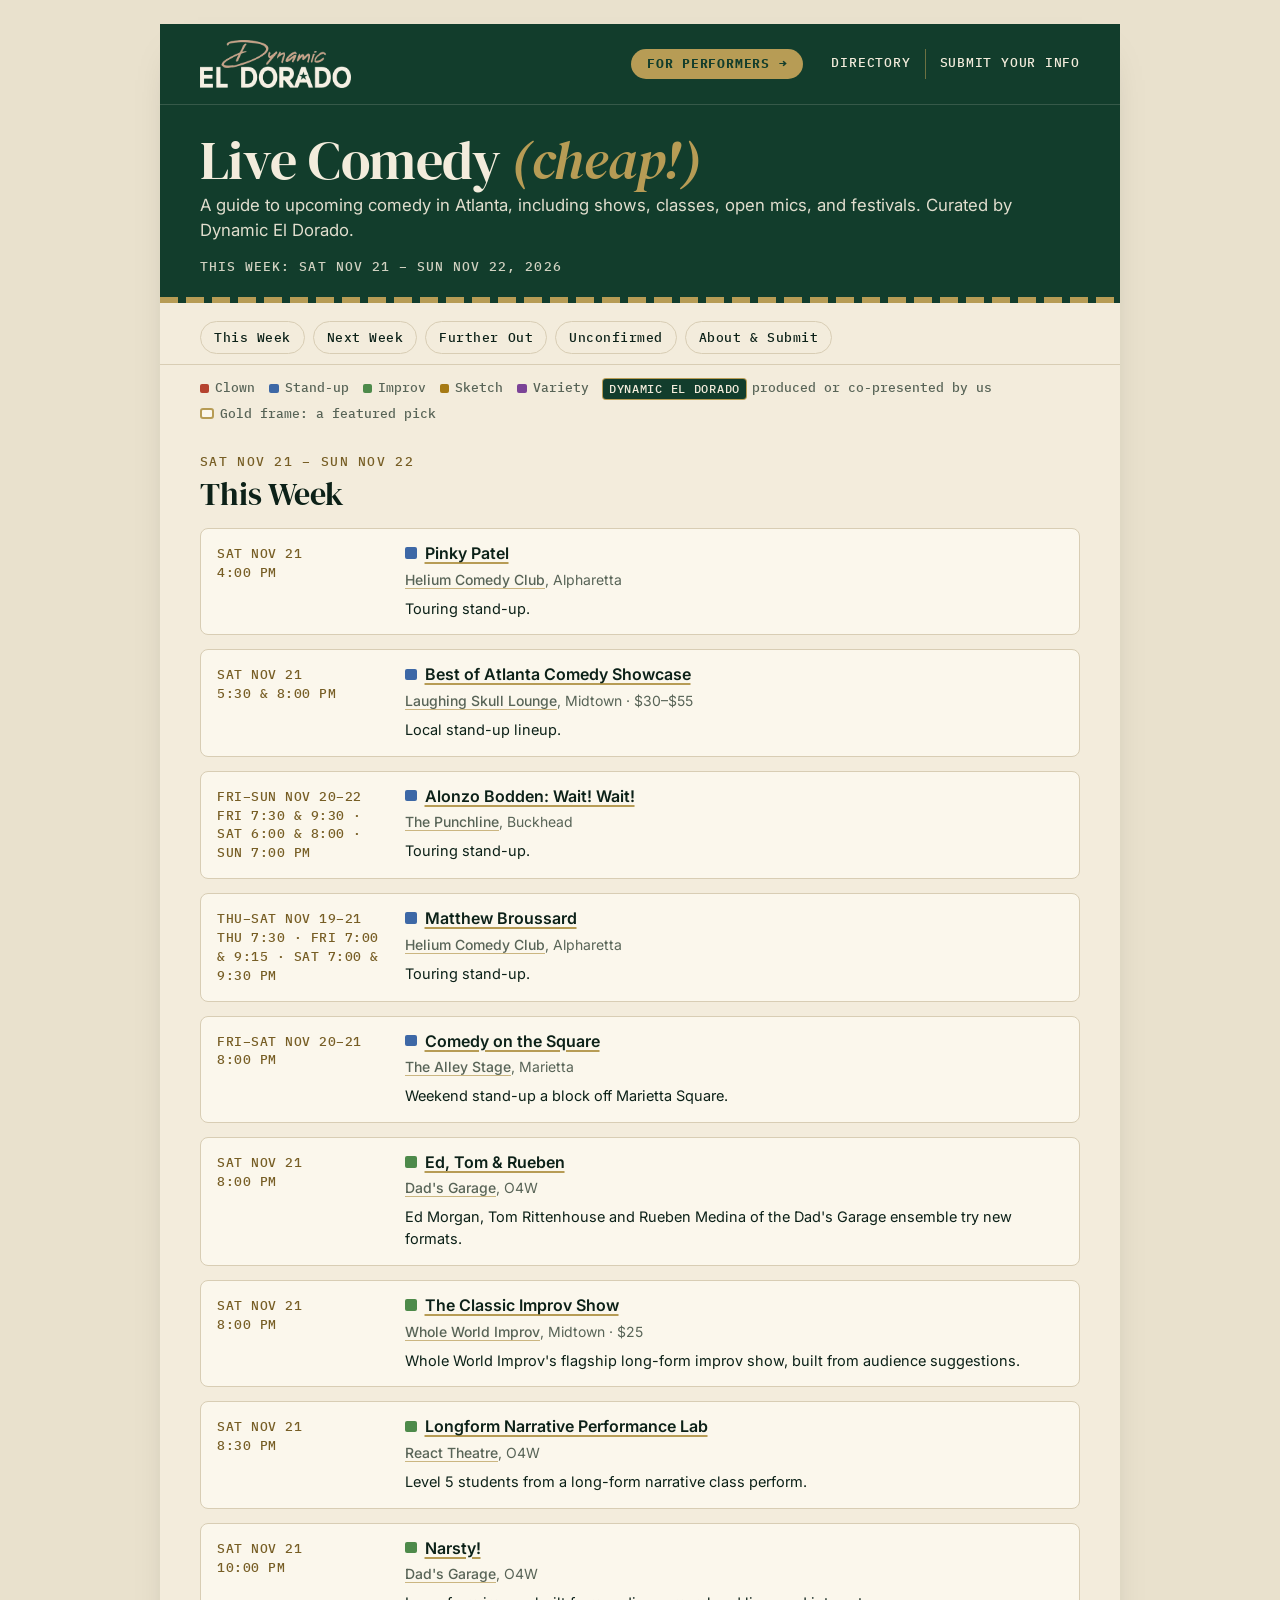
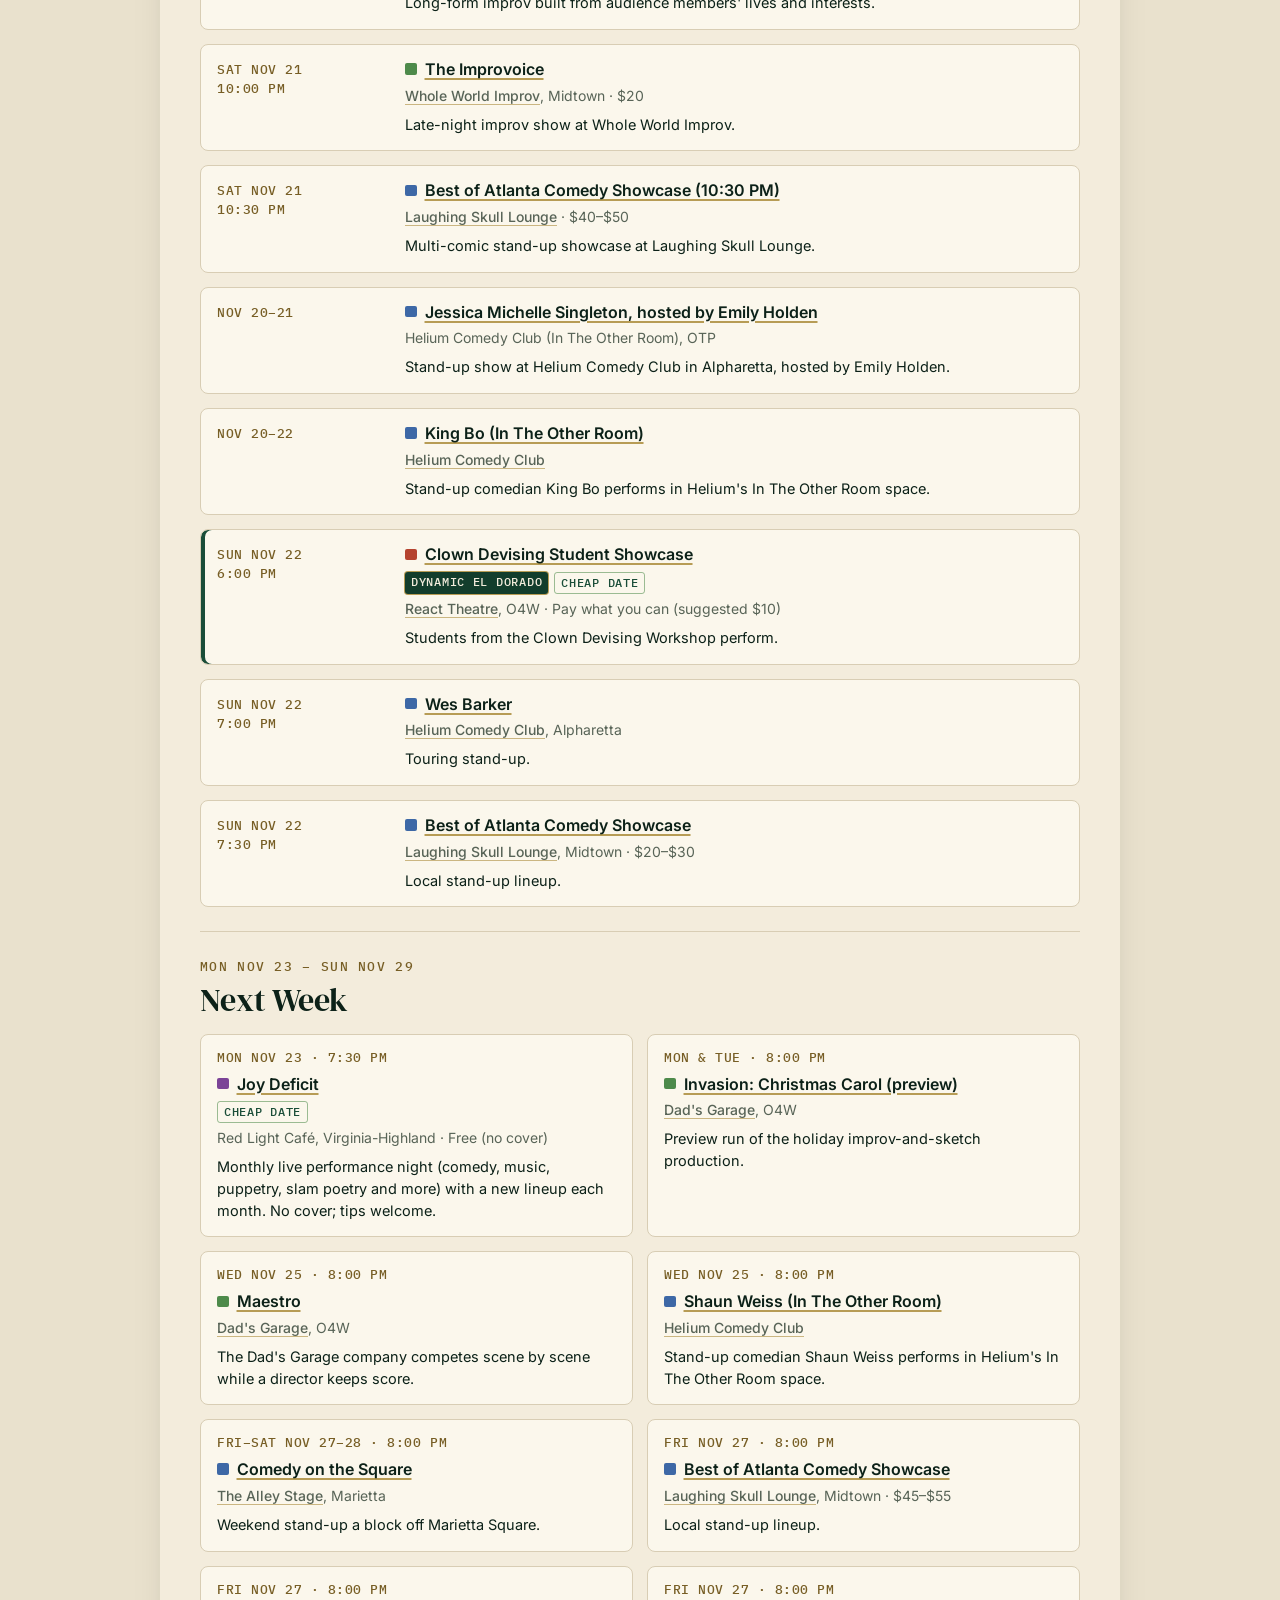
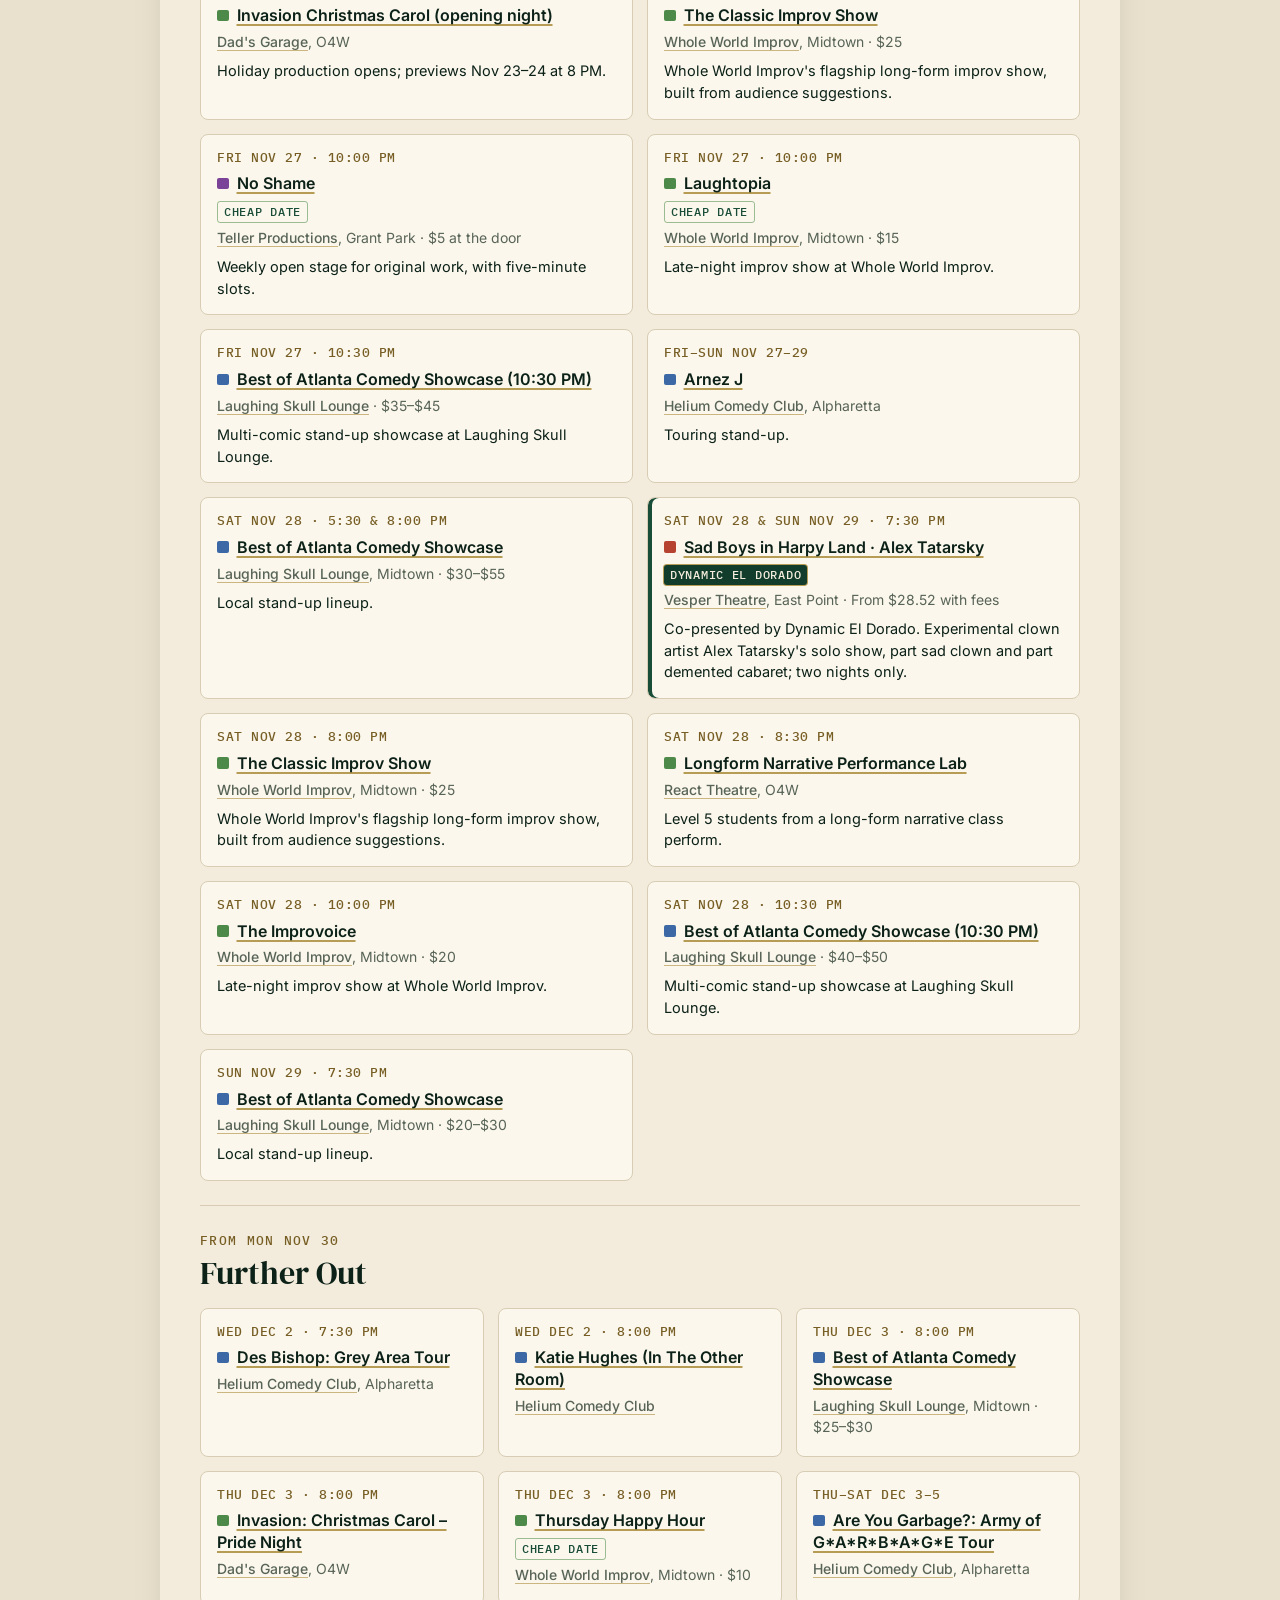
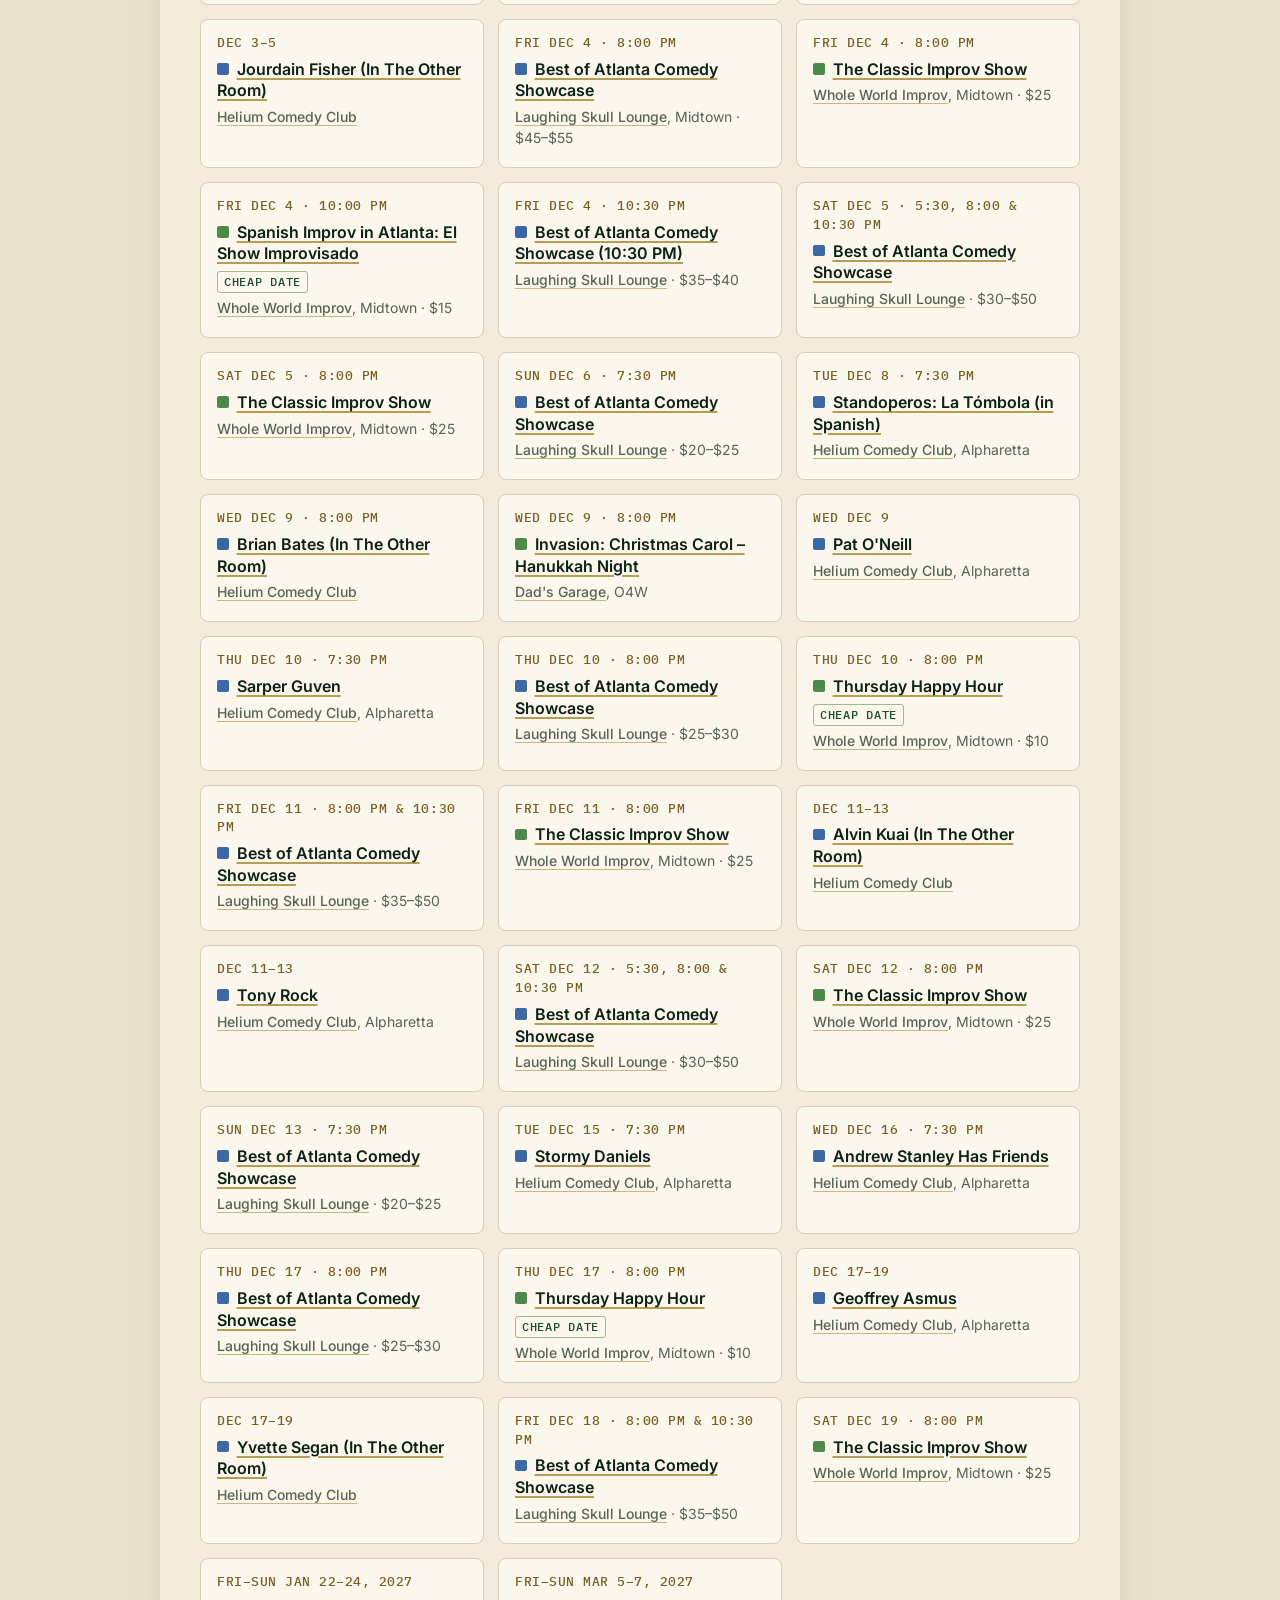
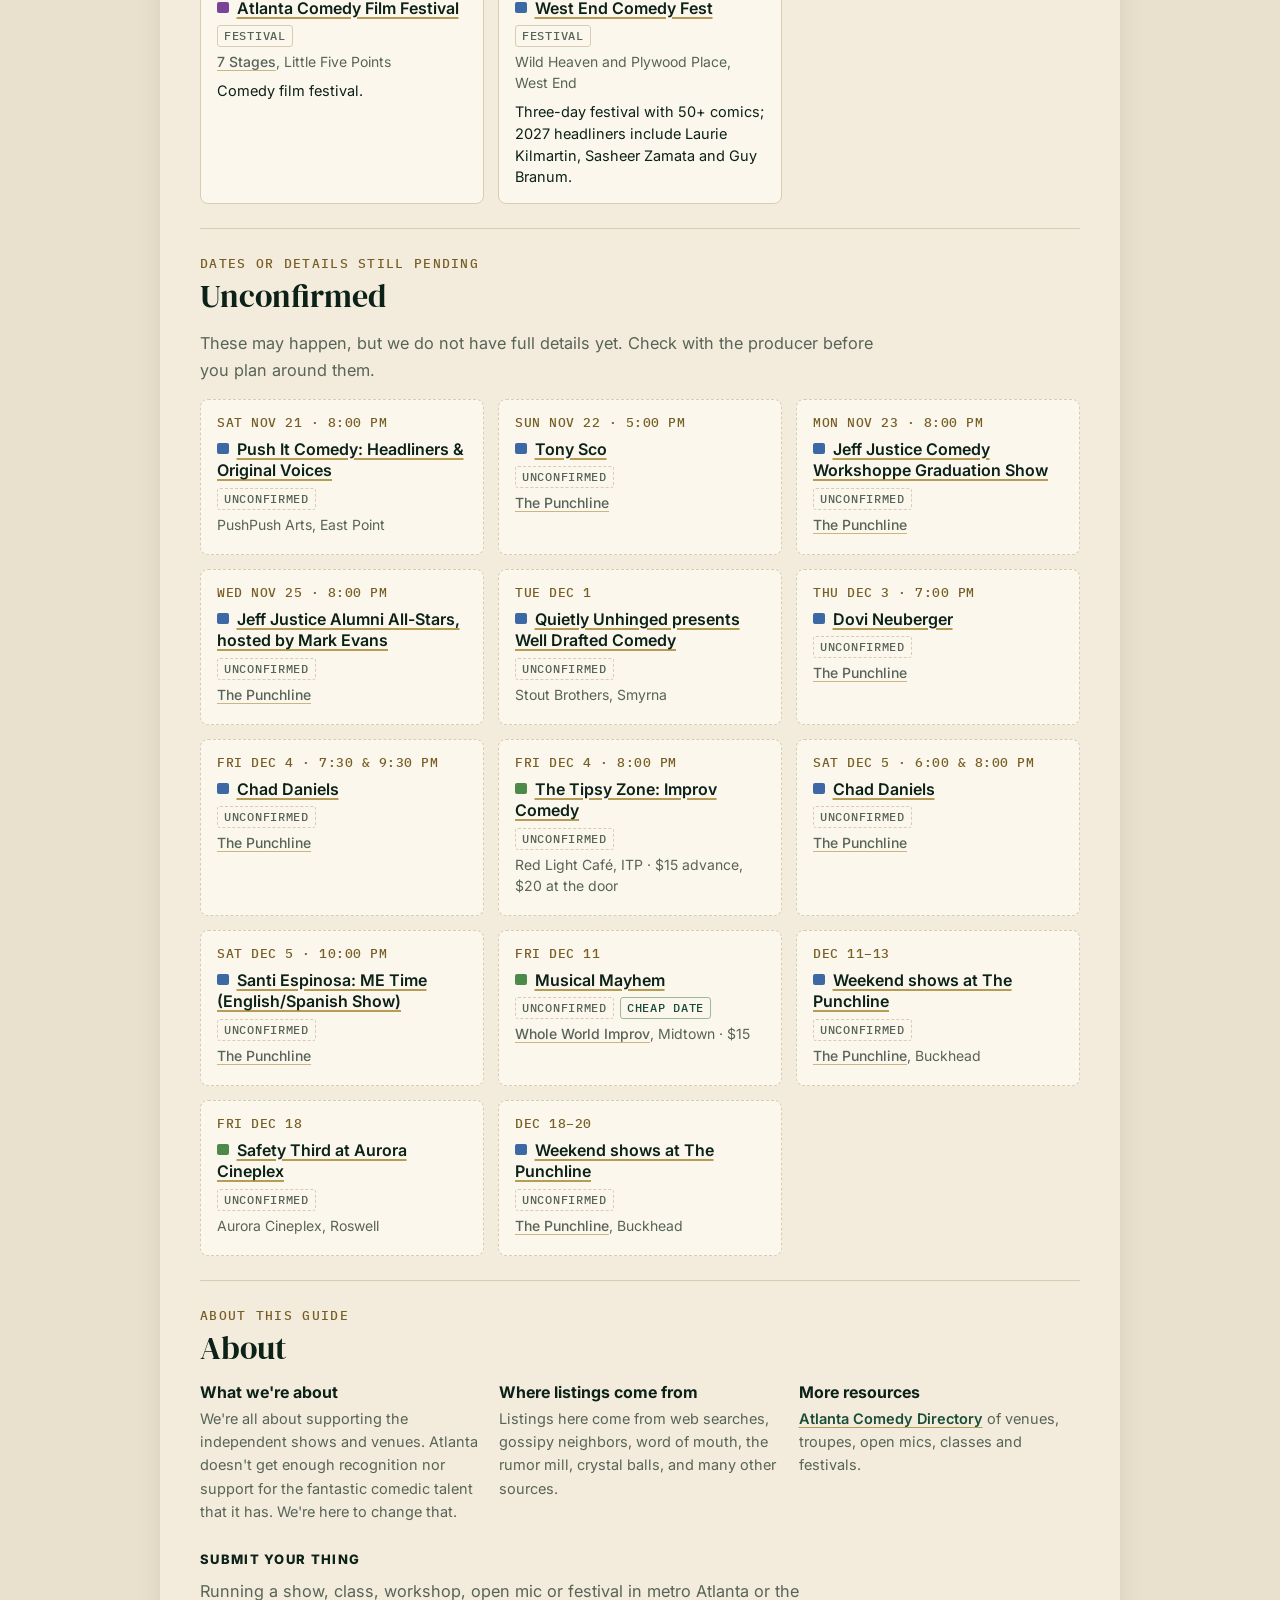
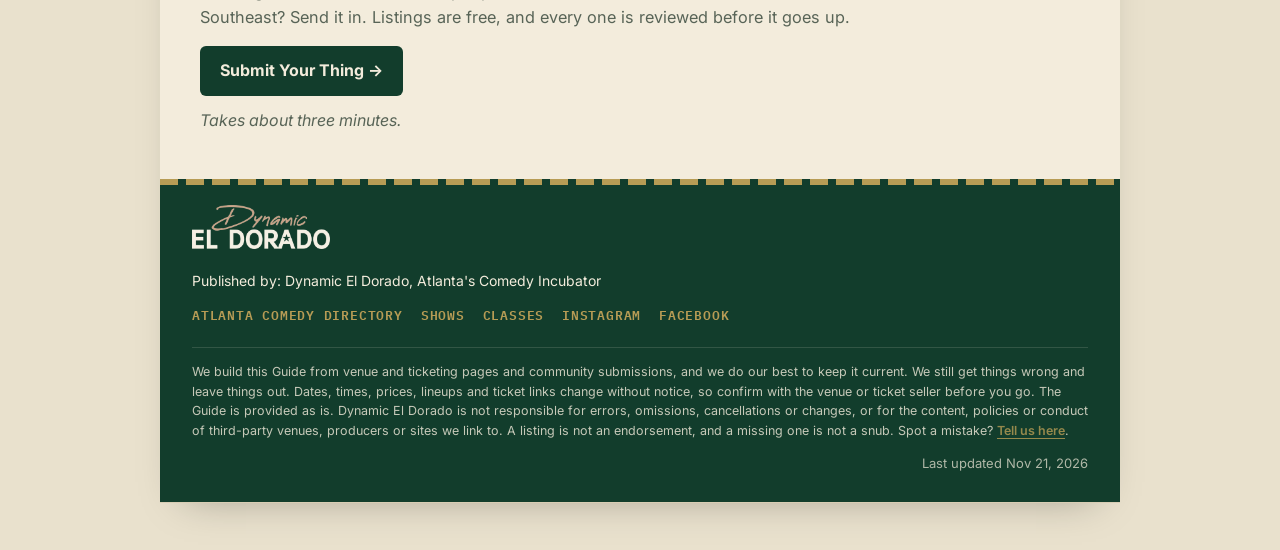
==== index.html @ 5fc99faf "Robot publish 2026-11-21" ====
<!doctype html><html lang="en"><head><meta charset=utf8><meta name=viewport content="width=device-width,initial-scale=1,viewport-fit=cover"><style>:root{color-scheme:light;box-sizing:border-box;padding-top:env(safe-area-inset-top,0px);padding-bottom:env(safe-area-inset-bottom,0px)}html{scroll-padding-top:env(safe-area-inset-top,0px)}body{margin:0;padding:0;font:14px -apple-system,BlinkMacSystemFont,sans-serif;background:#fff;color:#000}img{max-width:100%}[hidden]:not([hidden=until-found i]){display:none!important}</style><title>Dynamic El Dorado's Guide to Live Comedy in Atlanta</title><meta name="description" content="What's on in Atlanta comedy this week and beyond: independent and established shows, improv, stand-up, sketch and clown, plus festivals. Curated by Dynamic El Dorado."><link rel="canonical" href="https://guide.dynamiceldorado.com/"><meta property="og:type" content="website"><meta property="og:title" content="Dynamic El Dorado's Guide to Live Comedy in Atlanta"><meta property="og:description" content="What's on in Atlanta comedy this week and beyond: independent and established shows, improv, stand-up, sketch and clown, plus festivals. Curated by Dynamic El Dorado."><meta property="og:url" content="https://guide.dynamiceldorado.com/"><meta property="og:site_name" content="Dynamic El Dorado"><body>

<link rel="preconnect" href="https://fonts.googleapis.com">
<link rel="preconnect" href="https://fonts.gstatic.com" crossorigin>
<link rel="stylesheet" href="https://fonts.googleapis.com/css2?family=DM+Serif+Display:ital@0;1&family=Inter:wght@400;500;600;700;800&family=IBM+Plex+Mono:wght@400;500&display=swap">
<style>
/* Layout: one 680px newsletter column — dark-green theater-bill masthead, then cream "program" pages with ticket-stub listings */
:root{
  --bg:#e9e1cd;          /* page behind the paper */
  --paper:#f3ecdc;       /* newsletter sheet */
  --ink:#0c2118;         /* body text, green-black */
  --muted:#586457;
  --rule:#d8cdb4;
  --green:#123d2c;       /* brand dark green */
  --green-2:#1a4d38;
  --gold:#b79c55;        /* poster gold — accents only */
  --gold-ink:#775e25;    /* readable gold for small text on paper */
  --on-green:#f3ecdc;
  --note-bg:#fff4dc; --note-bd:#d9a441; --note-ink:#6b4a10;
  --g-clown:#b5432f; --g-stand:#3d68a6; --g-impro:#4d8a4a; --g-sketch:#a67a14; --g-var:#7b4397;
  --f-display:"DM Serif Display",Georgia,"Times New Roman",serif;
  --f-body:"Libre Franklin","Helvetica Neue",Arial,sans-serif;
  --f-mono:"IBM Plex Mono",ui-monospace,Menlo,Consolas,monospace;
}
@media (prefers-color-scheme: dark){:root:not([data-theme="light"]){
  --bg:#0c1712; --paper:#13241b; --ink:#efe8d6; --muted:#a3ad9f; --rule:#2b3b30; --green:#123d2c; --green-2:#1a4d38; --gold:#c9ae68; --gold-ink:#c9ae68;
  --on-green:#f3ecdc; --note-bg:#2a2210; --note-bd:#b88a2e; --note-ink:#f0d79c; --g-clown:#d9654f; --g-stand:#7097d0; --g-impro:#79b06f; --g-sketch:#d8aa46; --g-var:#b58ad6; color-scheme:dark}}
:root[data-theme="dark"]{
  --bg:#0c1712; --paper:#13241b; --ink:#efe8d6; --muted:#a3ad9f; --rule:#2b3b30; --green:#123d2c; --green-2:#1a4d38;
  --gold:#c9ae68; --gold-ink:#c9ae68; --on-green:#f3ecdc; --note-bg:#2a2210; --note-bd:#b88a2e; --note-ink:#f0d79c; --g-clown:#d9654f; --g-stand:#7097d0; --g-impro:#79b06f; --g-sketch:#d8aa46; --g-var:#b58ad6; color-scheme:dark}

*{box-sizing:border-box}
body{background:var(--bg);color:var(--ink);font:16px/1.6 var(--f-body);padding-inline:16px;padding-block:24px 48px}
a{color:var(--green-2);text-decoration-color:var(--gold);text-underline-offset:3px;font-weight:600}
@media (prefers-color-scheme: dark){:root:not([data-theme="light"]) a{color:var(--gold)}}
:root[data-theme="dark"] a{color:var(--gold)}
a:focus-visible,button:focus-visible{outline:2px solid var(--gold);outline-offset:2px}

.toolbar{max-width:680px;margin:0 auto 12px;display:flex;flex-wrap:wrap;gap:8px 12px;align-items:center;justify-content:space-between;font:500 12px/1.4 var(--f-mono);color:var(--muted)}
.sheet{max-width:680px;margin:0 auto;background:var(--paper);box-shadow:0 1px 0 var(--rule),0 18px 40px -24px rgba(0,0,0,.35)}

/* masthead */
.mast{background:var(--green);color:var(--on-green);padding:36px 32px 28px;position:relative;overflow:hidden}
.mast::after{content:"";position:absolute;inset:auto 0 0 0;height:6px;background:repeating-linear-gradient(90deg,var(--gold) 0 18px,transparent 18px 26px)}
.mast img{width:150px;height:auto;display:block;margin-bottom:22px}
.mast h1{font:400 clamp(2.5rem,9vw,4rem)/0.95 var(--f-display);margin:0;letter-spacing:-.01em;text-wrap:balance}
.mast h1 em{color:var(--gold);font-style:italic}
.motto{font:italic 400 1.25rem/1.3 var(--f-display);color:var(--gold);margin:10px 0 18px}
.issue{font:500 12px/1.5 var(--f-mono);letter-spacing:.08em;text-transform:uppercase;opacity:.85;display:flex;flex-wrap:wrap;gap:4px 14px}

.content{padding:28px 32px 8px}
@media (max-width:520px){.mast{padding:28px 20px 24px}.content{padding:22px 18px 4px}}

.sq{display:inline-block;width:.72em;height:.72em;border-radius:2px;flex:none;vertical-align:.02em}
.sq.clown{background:var(--g-clown)} .sq.burl{background:var(--g-burl)} .sq.stand{background:var(--g-stand)}
.sq.impro{background:var(--g-impro)} .sq.sketch{background:var(--g-sketch)} .sq.var{background:var(--g-var)}

section{padding-block:26px 6px;border-top:1px solid var(--rule)}
section:first-of-type{border-top:0}
.eyebrow{font:500 11px/1 var(--f-mono);letter-spacing:.14em;text-transform:uppercase;color:var(--gold-ink);margin:0 0 6px}
h2{font:400 2rem/1.1 var(--f-display);margin:0 0 16px;color:var(--ink);text-wrap:balance}
h3{font:800 12px/1.3 var(--f-body);letter-spacing:.12em;text-transform:uppercase;margin:22px 0 10px;display:flex;align-items:center;gap:8px;color:var(--ink)}

.meta{font:400 12.5px/1.55 var(--f-mono);color:var(--muted);margin:0 0 6px}
.meta a{font-weight:500}



.quiet{color:var(--muted);font-style:italic;margin:0 0 16px}
ul.tight{list-style:none;padding:0;margin:0 0 14px;display:grid;gap:10px}
ul.tight li{padding-left:0}
ul.tight .meta{margin:0}



.dl{list-style:none;padding:0;margin:0 0 16px}
.dl li{display:grid;grid-template-columns:92px 1fr;gap:12px;padding:10px 0;border-bottom:1px dotted var(--rule)}
.dl li:last-child{border-bottom:0}
.dl .d{font:500 12px/1.4 var(--f-mono);color:var(--gold-ink);text-transform:uppercase;letter-spacing:.05em;font-variant-numeric:tabular-nums}
.dl .t{min-width:0}

.foot{background:var(--green);color:var(--on-green);padding:26px 32px 30px;font-size:14px;position:relative}
.foot::before{content:"";position:absolute;inset:0 0 auto 0;height:6px;background:repeating-linear-gradient(90deg,var(--gold) 0 18px,transparent 18px 26px)}
@media (max-width:520px){.foot{padding-inline:20px}}
.foot a{color:var(--gold)}
.foot .row{display:flex;flex-wrap:wrap;gap:6px 16px;font:500 12px/1.5 var(--f-mono);margin-top:12px}
.foot p{margin:0 0 8px}
.foot .dir{border:1px solid color-mix(in srgb,var(--gold) 50%,transparent);border-radius:6px;padding:12px 14px;margin:0 0 16px}
</style>
<style>
/* Guide layout: wide reference page — masthead band, sticky section nav, indie-first listing tables, two-column cards on desktop */
.sheet{max-width:960px}
.toolbar{max-width:960px}
.mast{padding:30px 40px 26px}
.mast h1{font-size:clamp(2.2rem,6vw,3.4rem)}
.mast .sub{font:400 1.05rem/1.5 var(--f-body);max-width:60ch;margin:6px 0 14px;opacity:.92}
.content{padding:8px 40px 24px}
@media (max-width:620px){.mast{padding:24px 20px}.content{padding:4px 18px 16px}}
nav.toc{position:sticky;top:env(safe-area-inset-top,0px);z-index:5;background:var(--paper);border-bottom:1px solid var(--rule);margin-inline:-40px;padding:10px 40px;display:flex;gap:6px 8px;overflow-x:auto;scrollbar-width:none}
@media (max-width:620px){nav.toc{margin-inline:-18px;padding-inline:18px}}
nav.toc a{flex:none;font:500 12px/1 var(--f-mono);letter-spacing:.04em;text-decoration:none;color:var(--ink);border:1px solid var(--rule);border-radius:999px;padding:7px 11px;background:var(--paper)}
nav.toc a:hover{border-color:var(--gold)}
section{scroll-margin-top:60px}
h2 .when{font:500 12px/1 var(--f-mono);color:var(--muted);letter-spacing:.06em;text-transform:uppercase;margin-left:10px;vertical-align:middle}
.tier{font:500 10.5px/1 var(--f-mono);letter-spacing:.1em;text-transform:uppercase;border-radius:3px;padding:3px 6px;white-space:nowrap;vertical-align:.12em}
.tier.indie{background:color-mix(in srgb,var(--gold) 28%,var(--paper));color:var(--ink)}
.tier.est{border:1px solid var(--rule);color:var(--muted)}
.tier.ded{background:var(--green);color:var(--on-green)}
.cards{display:grid;grid-template-columns:repeat(auto-fit,minmax(280px,1fr));gap:14px;margin:0 0 10px}
.card{border:1px solid var(--rule);border-radius:8px;padding:14px 16px;display:grid;grid-template-columns:4px 1fr;gap:0 12px;background:var(--paper)}
.card .bar{border-radius:2px;background:var(--rule)}
.card.clown .bar{background:var(--g-clown)} .card.stand .bar{background:var(--g-stand)} .card.impro .bar{background:var(--g-impro)} .card.sketch .bar{background:var(--g-sketch)}
.card .body{min-width:0}
.card h4{font:700 1rem/1.3 var(--f-body);margin:0 0 3px}
.card p{margin:0;font-size:14.5px}
.tbl{overflow-x:auto;margin:0 0 16px}
table{width:100%;border-collapse:collapse;font-size:14.5px;min-width:560px}
th{font:500 11px/1.3 var(--f-mono);letter-spacing:.08em;text-transform:uppercase;color:var(--muted);text-align:left;padding:8px 10px;border-bottom:1.5px solid var(--ink)}
td{padding:10px;border-bottom:1px solid var(--rule);vertical-align:top}
td.d{font:500 12.5px/1.45 var(--f-mono);white-space:nowrap;color:var(--ink);font-variant-numeric:tabular-nums}
td .what{display:block;color:var(--muted);font-size:13.5px}
td.g{width:18px;padding-right:0}
tr.sub td{background:color-mix(in srgb,var(--ink) 4%,var(--paper));font:500 11px/1 var(--f-mono);letter-spacing:.1em;text-transform:uppercase;color:var(--gold-ink);padding:9px 10px}
.legend{display:flex;flex-wrap:wrap;gap:6px 14px;font:500 12px/1.4 var(--f-mono);color:var(--muted);margin:14px 0 4px}
.legend span{display:inline-flex;align-items:center;gap:6px}
.about{display:grid;grid-template-columns:repeat(auto-fit,minmax(240px,1fr));gap:18px}
.about h4{font:700 1rem/1.3 var(--f-body);margin:0 0 4px}
.about p{margin:0;font-size:14.5px;color:var(--muted)}
.lead{font-size:1.02rem;max-width:68ch;margin:0 0 16px;color:var(--muted)}
</style>

<style>
/* Fixes: Dynamic El Dorado feature band, subscribe CTAs, status chips, quieter links, stacked tables on phones */
.btn{display:inline-flex;align-items:center;font:700 14px/1 var(--f-body);text-decoration:none;padding:11px 16px;border-radius:6px;border:1px solid transparent}
:root a.btn.gold{background:var(--gold);color:var(--green)}
:root a.btn.ghost{border-color:color-mix(in srgb,var(--gold) 60%,transparent);color:var(--on-green)}
:root a.btn.solid{background:var(--green);color:var(--on-green)}
:root a.btn.line{border-color:var(--ink);color:var(--ink)}
.mast-cta,.fcta{display:flex;flex-wrap:wrap;gap:10px}
.mast-cta{margin-top:18px}
.feature{background:color-mix(in srgb,var(--gold) 18%,var(--paper));padding:28px 40px 22px;border-bottom:1px solid var(--rule)}
.feature h2{margin-bottom:8px}
.fdesc{margin:0 0 14px;max-width:62ch}
.sched{list-style:none;padding:0;margin:0 0 18px}
.sched li{display:grid;grid-template-columns:170px minmax(0,1fr) auto;gap:4px 14px;padding:10px 0;border-top:1px dotted color-mix(in srgb,var(--ink) 25%,transparent)}
.sched .d,.sched .p{font:500 12.5px/1.5 var(--f-mono);font-variant-numeric:tabular-nums}
.sched .d{color:var(--gold-ink);text-transform:uppercase;letter-spacing:.04em}
.sched .p{color:var(--muted);text-align:right;white-space:nowrap}
.also{margin:16px 0 0;font-size:14.5px;color:var(--muted)}
.sub-strip{display:flex;flex-wrap:wrap;align-items:center;justify-content:space-between;gap:14px 20px;background:var(--green);color:var(--on-green);border-radius:8px;padding:18px 20px;margin:10px 0 26px}
.sub-strip p{margin:0;max-width:52ch}
.status{font:500 10.5px/1 var(--f-mono);letter-spacing:.08em;text-transform:uppercase;color:var(--muted);border:1px dotted var(--rule);border-radius:3px;padding:3px 6px}
.status.on{color:var(--green-2);border-style:solid;border-color:color-mix(in srgb,var(--g-impro) 55%,transparent)}
@media (prefers-color-scheme: dark){:root:not([data-theme="light"]) .status.on{color:var(--g-impro)}}
:root[data-theme="dark"] .status.on{color:var(--g-impro)}
.tbl a,.card a,.dl a{font-weight:500}
@media (max-width:620px){
  .feature{padding:22px 18px 18px}
  .sched li{grid-template-columns:minmax(0,1fr)}
  .sched .p{text-align:left}
  .tbl{overflow:visible}
  .tbl table{min-width:0}
  .tbl thead{position:absolute;width:1px;height:1px;overflow:hidden;clip:rect(0 0 0 0)}
  .tbl tbody{display:block}
  .tbl tr{display:grid;grid-template-columns:14px minmax(0,1fr);column-gap:10px;padding:12px 0;border-bottom:1px solid var(--rule)}
  .tbl td{display:block;grid-column:2;padding:0;border:0;min-width:0}
  .tbl td.g{grid-column:1;grid-row:1 / span 4;padding-top:5px;width:auto}
  .tbl td.d{white-space:normal;margin-top:4px}
  .tbl td:last-child{margin-top:8px}
  .tbl td:last-child a{display:inline-block;padding:6px 12px;border:1px solid var(--rule);border-radius:999px;text-decoration:none}
  .tbl tr.sub{display:block;padding:0;border:0}
  .tbl tr.sub td{margin:14px 0 0}
  .tbl.nog tr{grid-template-columns:minmax(0,1fr)}
  .tbl.nog td{grid-column:1}
  .tbl.nog td:nth-child(2){order:-1}
}
</style>

<style>
/* Logo block on the right of the masthead (logo, then Get the newsletter button); gold frame marks Dynamic El Dorado events */
.mast-brand{display:flex;flex-direction:column;align-items:flex-end;gap:14px;margin:0 0 18px auto;width:max-content;max-width:100%}
.mast-brand img{margin:0;display:block}
.mast-brand .mast-cta{margin:0}
@media (min-width:621px){
  .mast-brand{position:absolute;top:30px;right:40px;margin:0;z-index:1}
  
}
.tier.ded{background:var(--green);color:var(--on-green);box-shadow:0 0 0 1px var(--gold)}
.tbl tr.ded{outline:1.5px solid var(--gold);outline-offset:-1.5px}
.tbl tr.ded td{background:color-mix(in srgb,var(--gold) 9%,var(--paper))}
.dl li.ded{outline:1.5px solid var(--gold);outline-offset:-1.5px;border-radius:6px;background:color-mix(in srgb,var(--gold) 9%,var(--paper));padding-inline:10px;border-bottom-color:transparent}
.feature{box-shadow:inset 0 0 0 1.5px var(--gold)}
@media (max-width:620px){
  .tbl tr.ded{border-radius:6px;padding-inline:8px;margin:6px 0;border-bottom:0;background:color-mix(in srgb,var(--gold) 9%,var(--paper))}
  .tbl tr.ded td{background:transparent}
}
</style>

<style>
/* Oct 2026 design pass (shared with directory.dynamiceldorado.com): Inter body text, 13px minimum,
   shared top nav + footer links, card bars = Indie (gold) / Established (gray) / Dynamic El Dorado (green, gold frame),
   genre square beside each card title, monospace kept for dates, times and prices only. KEEP THIS BLOCK. */
:root{--f-body:"Inter","Helvetica Neue",Arial,sans-serif;--surface:#fbf7ec;--bar-est:#a3a99c;--bar-ded:var(--green-2)}
@media (prefers-color-scheme: dark){:root:not([data-theme="light"]){--rule:#3f5a4b;--muted:#b1baad;--surface:#1c3227;--bar-est:#6f7a74;--bar-ded:#79b06f}}
:root[data-theme="dark"]{--rule:#3f5a4b;--muted:#b1baad;--surface:#1c3227;--bar-est:#6f7a74;--bar-ded:#79b06f}
/* shared top nav */
.topnav{background:var(--green);border-bottom:1px solid color-mix(in srgb,var(--on-green) 16%,transparent);padding:6px 40px;display:flex;flex-wrap:wrap;align-items:center;gap:2px 20px}
.sheet nav.topnav a{color:var(--on-green);text-decoration:none;font:500 13px/1.3 var(--f-mono);letter-spacing:.06em;text-transform:uppercase;padding:9px 0;display:inline-block}
.sheet nav.topnav a:hover{color:var(--gold)}
.sheet nav.topnav a[aria-current="page"]{color:var(--gold);box-shadow:inset 0 -2px 0 var(--gold)}
.sheet nav.topnav a.home{margin-right:auto;font-weight:700}
.mast-brand a{display:block}
@media (max-width:620px){.topnav{padding:4px 20px}.sheet nav.topnav a.home{flex-basis:100%;margin-right:0}}
/* 13px minimum for labels and metadata */
.toolbar,.issue,.legend,.dl .d,h2 .when,.foot .row{font-size:13px}
.eyebrow{font-size:13px;letter-spacing:.1em;line-height:1.4}
h3{font-size:13px;letter-spacing:.1em}
.meta,td.d,.sched .d,.sched .p{font-size:13px}
.tier,.status{font-size:12px;letter-spacing:.06em;padding:4px 6px}
th,tr.sub td{font-size:13px;letter-spacing:.06em}
nav.toc a{font-size:13px;padding:9px 13px}
td .what{font-size:14px}
/* cards: even spacing, body font for venue lines, bars mean Indie / Established / Dynamic El Dorado */
.card{background:var(--surface);gap:0 12px;padding:14px 16px 15px}
.card h4{margin:0 0 6px;line-height:1.35}
.card h4::before{content:"";display:inline-block;width:.72em;height:.72em;border-radius:2px;margin-right:8px;vertical-align:.02em;background:var(--g-var)}
.card.clown h4::before{background:var(--g-clown)} .card.stand h4::before{background:var(--g-stand)}
.card.impro h4::before{background:var(--g-impro)} .card.sketch h4::before{background:var(--g-sketch)}
.card .meta{font:400 14px/1.5 var(--f-body);color:var(--muted);margin:0 0 8px}
.card p:not(.meta){font-size:15px;line-height:1.55}
.card:has(.tier.indie) .bar{background:var(--gold)}
.card:has(.tier.est) .bar{background:var(--bar-est)}
.card:has(.tier.ded) .bar{background:var(--bar-ded)}
.card:has(.tier.ded){box-shadow:0 0 0 1.5px var(--gold)}
/* footer links */
.foot .row{gap:4px 18px;margin:0 0 14px}
.foot .row a{text-transform:uppercase;letter-spacing:.06em;text-decoration:none;padding:6px 0;display:inline-block}

/* Oct 16 top bar: logo + "presents:" + links */
.topnav a.home,.sheet nav.topnav a.home{display:inline-flex;align-items:center;margin-right:0;padding:6px 0;flex-basis:auto}
.topnav a.home img{height:34px;width:auto;display:block}
.topnav .presents{font:500 13px/1.3 var(--f-mono);letter-spacing:.06em;color:var(--gold);margin-right:auto;padding:9px 0;margin-left:-8px}
@media (max-width:620px){.topnav a.home,.sheet nav.topnav a.home{flex-basis:auto;margin-right:0}.topnav{gap:0 14px}.topnav .presents{flex:1 1 0;margin-left:-8px}.topnav a{font-size:13px}}
.sched li.show{grid-template-columns:120px minmax(0,1fr) auto;align-items:center;gap:4px 16px}
.sched li.show .info{display:flex;flex-direction:column;gap:4px}
.thumb{width:120px;height:120px;object-fit:cover;border-radius:4px;display:block;box-shadow:0 0 0 1px color-mix(in srgb,var(--ink) 20%,transparent)}
@media (max-width:620px){.sched li.show{grid-template-columns:96px minmax(0,1fr);gap:4px 12px}.thumb{width:96px;height:96px}.sched li.show .p{grid-column:2}}
</style>
<style>
/* Oct 16 v2: bigger logo, no "presents:", divided links + edition line, full-width masthead text, footer logo + legal, tier chips removed (bars kept via t-indie / t-est) */
.topnav{justify-content:space-between;padding:10px 40px}
.topnav a.home img{height:48px}
.navright{display:flex;flex-direction:column;align-items:flex-end;gap:2px}
.navlinks{display:flex;flex-wrap:wrap;justify-content:flex-end}
.sheet nav.topnav .navlinks a{padding:6px 14px;white-space:nowrap}
.sheet nav.topnav .navlinks a+a{border-left:1px solid color-mix(in srgb,var(--gold) 55%,transparent)}
.sheet nav.topnav .navlinks a:last-child{padding-right:0}
.topnav .edition{margin:0;font:500 12px/1.3 var(--f-mono);letter-spacing:.1em;text-transform:uppercase;color:var(--gold)}
@media (max-width:620px){.topnav{padding:10px 20px}.navright{width:100%;align-items:flex-start}.navlinks{justify-content:flex-start}.sheet nav.topnav .navlinks a{padding:6px 10px;font-size:12px;letter-spacing:.03em}.sheet nav.topnav .navlinks a:first-child{padding-left:0}}
.mast .sub{max-width:none}
.mast h1{text-wrap:wrap}
.card.t-indie .bar{background:var(--gold)}
.card.t-est .bar{background:var(--bar-est)}
.foot .foot-logo{display:inline-block;margin:0 0 14px}
.foot .foot-logo img{height:44px;width:auto;display:block}
.foot .legal{font:400 12.5px/1.55 var(--f-body);opacity:.8;margin:16px 0 0;padding-top:14px;border-top:1px solid color-mix(in srgb,var(--on-green) 18%,transparent)}
</style>
<style>
/* Oct 18 2026 v2: date-ordered grid (This Week 1 column, Next Week 2, Further Out and Unconfirmed 3), featured cells with a gold frame,
   "For performers" top-line button. Generated pages only; the older blocks above are kept untouched. */
.sheet nav.topnav .navlinks a.perf{background:var(--gold);color:var(--green);border-radius:999px;padding:7px 16px;margin-right:14px;font-weight:700;border-left:0}
.sheet nav.topnav .navlinks a.perf:hover{background:var(--on-green);color:var(--green)}
.sheet nav.topnav .navlinks a.perf+a{border-left:0}
@media (max-width:620px){.sheet nav.topnav .navlinks a.perf{flex:1 0 100%;text-align:center;margin:0 0 6px;padding:9px 14px}.sheet nav.topnav .navlinks{width:100%}}
.perfnote{background:color-mix(in srgb,var(--green) 9%,var(--paper));border:1px solid var(--rule);border-radius:8px;padding:12px 16px;margin:16px 0 4px;font-size:15px}
.key-feat{display:inline-block;width:1.1em;height:.8em;border:2px solid var(--gold);border-radius:3px;background:var(--surface)}
.sq.none{background:transparent;box-shadow:inset 0 0 0 1.5px var(--muted)}

.grid{display:grid;gap:14px;margin:0 0 18px}
.grid.c1{grid-template-columns:minmax(0,1fr)}
.grid.c2{grid-template-columns:repeat(2,minmax(0,1fr))}
.grid.c3{grid-template-columns:repeat(3,minmax(0,1fr))}
@media (max-width:900px){.grid.c3{grid-template-columns:repeat(2,minmax(0,1fr))}}
@media (max-width:620px){.grid.c2,.grid.c3{grid-template-columns:minmax(0,1fr)}}

.ev{border:1px solid var(--rule);border-radius:8px;background:var(--surface);padding:14px 16px 15px;min-width:0;display:flex;flex-direction:column}
.ev .evb{display:flex;flex-direction:column;min-width:0;flex:1}
.ev .when{font:500 13px/1.45 var(--f-mono);letter-spacing:.04em;text-transform:uppercase;color:var(--gold-ink);margin:0 0 6px;font-variant-numeric:tabular-nums}
.ev .when .t::before{content:" · "}
.ev h4{font:700 1rem/1.35 var(--f-body);margin:0 0 4px;overflow-wrap:anywhere}
.ev h4 .sq{margin-right:8px}
.ev .chips{margin:2px 0 4px;display:flex;flex-wrap:wrap;gap:4px 6px}
.chip{font:500 12px/1 var(--f-mono);letter-spacing:.06em;text-transform:uppercase;border:1px solid var(--rule);color:var(--muted);border-radius:3px;padding:4px 6px;white-space:nowrap}
.chip.cheap{border-color:color-mix(in srgb,var(--g-impro) 55%,transparent);color:var(--green-2)}
@media (prefers-color-scheme: dark){:root:not([data-theme="light"]) .chip.cheap{color:var(--g-impro)}}
:root[data-theme="dark"] .chip.cheap{color:var(--g-impro)}
.chip.unc{border-style:dashed}
.ev .where{font:400 14px/1.5 var(--f-body);color:var(--muted);margin:0 0 4px}
.ev .desc{font-size:14.5px;line-height:1.5;margin:4px 0 0}
.ev h4 a{color:inherit;text-decoration:underline;text-decoration-color:var(--gold);text-decoration-thickness:2px;text-underline-offset:3px}
.ev h4 a:hover{color:var(--gold-ink)}
.ev .where a{color:inherit;font-weight:500;text-decoration:underline;text-decoration-color:color-mix(in srgb,var(--gold) 70%,transparent);text-underline-offset:3px}
.foot .updated{text-align:right;font:400 13px/1.4 var(--f-body);opacity:.7;margin:14px 0 0}
.ev.ded{box-shadow:inset 4px 0 0 var(--bar-ded)}
.ev.unc{border-style:dashed}

/* This Week: one column, date on the left */
.c1 .ev:not(.feat) .evb{display:grid;grid-template-columns:170px minmax(0,1fr);column-gap:18px;align-items:start}
.c1 .ev:not(.feat) .evb>*{grid-column:2}
.c1 .ev:not(.feat) .evb>.when{grid-column:1;grid-row:1 / span 6;margin:2px 0 0}
.c1 .ev:not(.feat) .when .t{display:block}
.c1 .ev:not(.feat) .when .t::before{content:none}
@media (max-width:620px){
  .c1 .ev:not(.feat) .evb{display:flex}
  .c1 .ev:not(.feat) .evb>.when{margin:0 0 6px}
  .c1 .ev:not(.feat) .when .t{display:inline}
  .c1 .ev:not(.feat) .when .t::before{content:" · "}
}

/* Featured: full gold frame, square image, a personal note */
.ev.feat{border:2px solid var(--gold);box-shadow:0 0 0 1px color-mix(in srgb,var(--gold) 35%,transparent)}
.ev.feat.ded{box-shadow:0 0 0 1px color-mix(in srgb,var(--gold) 35%,transparent),inset 4px 0 0 var(--bar-ded)}
.fi{display:block;width:100%;height:auto;aspect-ratio:1/1;object-fit:cover;border-radius:4px;box-shadow:0 0 0 1px color-mix(in srgb,var(--ink) 20%,transparent)}
.why{margin:10px 0 0;padding-top:10px;border-top:1px dotted var(--rule);font-size:15px;line-height:1.5}
.why b{display:block;font:500 13px/1.3 var(--f-mono);letter-spacing:.08em;text-transform:uppercase;color:var(--gold-ink);margin-bottom:4px}
.c1 .ev.feat{display:grid;grid-template-columns:170px minmax(0,1fr);gap:0 20px;align-items:start}
.c2 .ev.feat{display:grid;grid-template-columns:130px minmax(0,1fr);gap:0 16px;align-items:start}
.c3 .ev.feat{grid-column:span 2;display:grid;grid-template-columns:130px minmax(0,1fr);gap:0 16px;align-items:start}
@media (max-width:620px){
  .c1 .ev.feat,.c2 .ev.feat,.c3 .ev.feat{grid-column:auto;display:grid;grid-template-columns:104px minmax(0,1fr);gap:0 14px;align-items:start}
}

</style>


<article class="sheet">
  <nav class="topnav" aria-label="Dynamic El Dorado sites"><a class="home" href="https://dynamiceldorado.com/" aria-label="Dynamic El Dorado"><img src="[data-uri]" alt="Dynamic El Dorado"></a><div class="navright"><div class="navlinks"><a class="perf" href="/performers/">For performers →</a><a class="first" href="https://directory.dynamiceldorado.com/">Directory</a><a href="https://docs.google.com/forms/d/e/1FAIpQLSdmeltLBWwirmeO_R6KCv9PdUNMEizfonqVJX2pDmcGjky0cQ/viewform" target="_blank" rel="noopener">Submit your info</a></div></div></nav>
  <header class="mast">
    <h1>Live Comedy <em>(cheap!)</em></h1>
    <p class="sub">A guide to upcoming comedy in Atlanta, including shows, classes, open mics, and festivals. Curated by Dynamic El Dorado.</p>
    <div class="issue"><span>This week: Sat Nov 21 – Sun Nov 22, 2026</span></div>
  </header>
  <div class="content">
    <nav class="toc" aria-label="Sections"><a href="#thisweek">This Week</a><a href="#nextweek">Next Week</a><a href="#furtherout">Further Out</a><a href="#unconfirmed">Unconfirmed</a><a href="#about">About &amp; Submit</a></nav>
    <div class="legend" aria-label="Key">
      <span><i class="sq clown"></i>Clown</span><span><i class="sq stand"></i>Stand-up</span><span><i class="sq impro"></i>Improv</span><span><i class="sq sketch"></i>Sketch</span><span><i class="sq var"></i>Variety</span>
      <span><span class="tier ded">Dynamic El Dorado</span> produced or co-presented by us</span>
      <span><i class="key-feat"></i>Gold frame: a featured pick</span>
    </div>

<section id="thisweek">
<p class="eyebrow">Sat Nov 21 – Sun Nov 22</p>
<h2>This Week</h2>

<div class="grid c1">
<article class="ev"><div class="evb"><p class="when">Sat Nov 21<span class="t">4:00 PM</span></p><h4><i class="sq stand" role="img" aria-label="Stand-up" title="Stand-up"></i><a href="https://atlanta.heliumcomedy.com/events/142193">Pinky Patel</a></h4><p class="where"><a href="https://atlanta.heliumcomedy.com">Helium Comedy Club</a>, Alpharetta</p><p class="desc">Touring stand-up.</p></div></article>
<article class="ev"><div class="evb"><p class="when">Sat Nov 21<span class="t">5:30 &amp; 8:00 PM</span></p><h4><i class="sq stand" role="img" aria-label="Stand-up" title="Stand-up"></i><a href="https://laughingskulllounge.com/event/best-of-atlanta-comedy-showcase-saturday-november-21-2026-at-800pm/">Best of Atlanta Comedy Showcase</a></h4><p class="where"><a href="https://www.laughingskulllounge.com">Laughing Skull Lounge</a>, Midtown · $30–$55</p><p class="desc">Local stand-up lineup.</p></div></article>
<article class="ev"><div class="evb"><p class="when">Fri–Sun Nov 20–22<span class="t">Fri 7:30 &amp; 9:30 · Sat 6:00 &amp; 8:00 · Sun 7:00 PM</span></p><h4><i class="sq stand" role="img" aria-label="Stand-up" title="Stand-up"></i><a href="https://www.punchline.com/event/alonzo-bodden-wait-wait-last-comic-standing-winner-13306/">Alonzo Bodden: Wait! Wait!</a></h4><p class="where"><a href="https://www.punchline.com">The Punchline</a>, Buckhead</p><p class="desc">Touring stand-up.</p></div></article>
<article class="ev"><div class="evb"><p class="when">Thu–Sat Nov 19–21<span class="t">Thu 7:30 · Fri 7:00 &amp; 9:15 · Sat 7:00 &amp; 9:30 PM</span></p><h4><i class="sq stand" role="img" aria-label="Stand-up" title="Stand-up"></i><a href="https://atlanta.heliumcomedy.com/events/141033">Matthew Broussard</a></h4><p class="where"><a href="https://atlanta.heliumcomedy.com">Helium Comedy Club</a>, Alpharetta</p><p class="desc">Touring stand-up.</p></div></article>
<article class="ev"><div class="evb"><p class="when">Fri–Sat Nov 20–21<span class="t">8:00 PM</span></p><h4><i class="sq stand" role="img" aria-label="Stand-up" title="Stand-up"></i><a href="https://www.alleystage.org/shows/388112">Comedy on the Square</a></h4><p class="where"><a href="https://www.alleystage.org">The Alley Stage</a>, Marietta</p><p class="desc">Weekend stand-up a block off Marietta Square.</p></div></article>
<article class="ev"><div class="evb"><p class="when">Sat Nov 21<span class="t">8:00 PM</span></p><h4><i class="sq impro" role="img" aria-label="Improv" title="Improv"></i><a href="https://www.dadsgarage.com/shows">Ed, Tom &amp; Rueben</a></h4><p class="where"><a href="https://www.dadsgarage.com">Dad&#x27;s Garage</a>, O4W</p><p class="desc">Ed Morgan, Tom Rittenhouse and Rueben Medina of the Dad&#x27;s Garage ensemble try new formats.</p></div></article>
<article class="ev"><div class="evb"><p class="when">Sat Nov 21<span class="t">8:00 PM</span></p><h4><i class="sq impro" role="img" aria-label="Improv" title="Improv"></i><a href="https://ci.ovationtix.com/36156/production/1070722">The Classic Improv Show</a></h4><p class="where"><a href="https://www.wholeworldtheatre.com">Whole World Improv</a>, Midtown · $25</p><p class="desc">Whole World Improv&#x27;s flagship long-form improv show, built from audience suggestions.</p></div></article>
<article class="ev"><div class="evb"><p class="when">Sat Nov 21<span class="t">8:30 PM</span></p><h4><i class="sq impro" role="img" aria-label="Improv" title="Improv"></i><a href="https://www.dadsgarage.com/react-calendar">Longform Narrative Performance Lab</a></h4><p class="where"><a href="https://www.dadsgarage.com/react-calendar">React Theatre</a>, O4W</p><p class="desc">Level 5 students from a long-form narrative class perform.</p></div></article>
<article class="ev"><div class="evb"><p class="when">Sat Nov 21<span class="t">10:00 PM</span></p><h4><i class="sq impro" role="img" aria-label="Improv" title="Improv"></i><a href="https://www.dadsgarage.com/shows">Narsty!</a></h4><p class="where"><a href="https://www.dadsgarage.com">Dad&#x27;s Garage</a>, O4W</p><p class="desc">Long-form improv built from audience members&#x27; lives and interests.</p></div></article>
<article class="ev"><div class="evb"><p class="when">Sat Nov 21<span class="t">10:00 PM</span></p><h4><i class="sq impro" role="img" aria-label="Improv" title="Improv"></i><a href="https://ci.ovationtix.com/36156/production/1295277">The Improvoice</a></h4><p class="where"><a href="https://www.wholeworldtheatre.com">Whole World Improv</a>, Midtown · $20</p><p class="desc">Late-night improv show at Whole World Improv.</p></div></article>
<article class="ev"><div class="evb"><p class="when">Sat Nov 21<span class="t">10:30 PM</span></p><h4><i class="sq stand" role="img" aria-label="Stand-up" title="Stand-up"></i><a href="https://laughingskulllounge.com/event/best-of-atlanta-comedy-showcase-saturday-november-21-2026-at-1030pm/">Best of Atlanta Comedy Showcase (10:30 PM)</a></h4><p class="where"><a href="https://www.laughingskulllounge.com">Laughing Skull Lounge</a> · $40–$50</p><p class="desc">Multi-comic stand-up showcase at Laughing Skull Lounge.</p></div></article>
<article class="ev"><div class="evb"><p class="when">Nov 20–21</p><h4><i class="sq stand" role="img" aria-label="Stand-up" title="Stand-up"></i><a href="https://atlanta.heliumcomedy.com/events/142165">Jessica Michelle Singleton, hosted by Emily Holden</a></h4><p class="where">Helium Comedy Club (In The Other Room), OTP</p><p class="desc">Stand-up show at Helium Comedy Club in Alpharetta, hosted by Emily Holden.</p></div></article>
<article class="ev"><div class="evb"><p class="when">Nov 20–22</p><h4><i class="sq stand" role="img" aria-label="Stand-up" title="Stand-up"></i><a href="https://atlanta.heliumcomedy.com/events/141339">King Bo (In The Other Room)</a></h4><p class="where"><a href="https://atlanta.heliumcomedy.com">Helium Comedy Club</a></p><p class="desc">Stand-up comedian King Bo performs in Helium&#x27;s In The Other Room space.</p></div></article>
<article class="ev ded"><div class="evb"><p class="when">Sun Nov 22<span class="t">6:00 PM</span></p><h4><i class="sq clown" role="img" aria-label="Clown" title="Clown"></i><a href="https://www.crowdwork.com/e/student-showcase-clown-devising-workshop">Clown Devising Student Showcase</a></h4><p class="chips"><span class="tier ded">Dynamic El Dorado</span> <span class="chip cheap">Cheap date</span></p><p class="where"><a href="https://www.dadsgarage.com/react-calendar">React Theatre</a>, O4W · Pay what you can (suggested $10)</p><p class="desc">Students from the Clown Devising Workshop perform.</p></div></article>
<article class="ev"><div class="evb"><p class="when">Sun Nov 22<span class="t">7:00 PM</span></p><h4><i class="sq stand" role="img" aria-label="Stand-up" title="Stand-up"></i><a href="https://atlanta.heliumcomedy.com/events/141847">Wes Barker</a></h4><p class="where"><a href="https://atlanta.heliumcomedy.com">Helium Comedy Club</a>, Alpharetta</p><p class="desc">Touring stand-up.</p></div></article>
<article class="ev"><div class="evb"><p class="when">Sun Nov 22<span class="t">7:30 PM</span></p><h4><i class="sq stand" role="img" aria-label="Stand-up" title="Stand-up"></i><a href="https://laughingskulllounge.com/event/best-of-atlanta-comedy-showcase-sunday-november-22-2026-at-730pm/">Best of Atlanta Comedy Showcase</a></h4><p class="where"><a href="https://www.laughingskulllounge.com">Laughing Skull Lounge</a>, Midtown · $20–$30</p><p class="desc">Local stand-up lineup.</p></div></article>
</div>
</section>

<section id="nextweek">
<p class="eyebrow">Mon Nov 23 – Sun Nov 29</p>
<h2>Next Week</h2>

<div class="grid c2">
<article class="ev"><div class="evb"><p class="when">Mon Nov 23<span class="t">7:30 PM</span></p><h4><i class="sq var" role="img" aria-label="Variety" title="Variety"></i><a href="https://redlightcafe.com/events/joy-deficit-monthly-live-performance-event-nov-23-2026">Joy Deficit</a></h4><p class="chips"><span class="chip cheap">Cheap date</span></p><p class="where">Red Light Café, Virginia-Highland · Free (no cover)</p><p class="desc">Monthly live performance night (comedy, music, puppetry, slam poetry and more) with a new lineup each month. No cover; tips welcome.</p></div></article>
<article class="ev"><div class="evb"><p class="when">Mon &amp; Tue<span class="t">8:00 PM</span></p><h4><i class="sq impro" role="img" aria-label="Improv" title="Improv"></i><a href="https://www.dadsgarage.com/shows">Invasion: Christmas Carol (preview)</a></h4><p class="where"><a href="https://www.dadsgarage.com">Dad&#x27;s Garage</a>, O4W</p><p class="desc">Preview run of the holiday improv-and-sketch production.</p></div></article>
<article class="ev"><div class="evb"><p class="when">Wed Nov 25<span class="t">8:00 PM</span></p><h4><i class="sq impro" role="img" aria-label="Improv" title="Improv"></i><a href="https://www.dadsgarage.com/shows">Maestro</a></h4><p class="where"><a href="https://www.dadsgarage.com">Dad&#x27;s Garage</a>, O4W</p><p class="desc">The Dad&#x27;s Garage company competes scene by scene while a director keeps score.</p></div></article>
<article class="ev"><div class="evb"><p class="when">Wed Nov 25<span class="t">8:00 PM</span></p><h4><i class="sq stand" role="img" aria-label="Stand-up" title="Stand-up"></i><a href="https://atlanta.heliumcomedy.com/events/144338">Shaun Weiss (In The Other Room)</a></h4><p class="where"><a href="https://atlanta.heliumcomedy.com">Helium Comedy Club</a></p><p class="desc">Stand-up comedian Shaun Weiss performs in Helium&#x27;s In The Other Room space.</p></div></article>
<article class="ev"><div class="evb"><p class="when">Fri–Sat Nov 27–28<span class="t">8:00 PM</span></p><h4><i class="sq stand" role="img" aria-label="Stand-up" title="Stand-up"></i><a href="https://www.alleystage.org/shows/388114">Comedy on the Square</a></h4><p class="where"><a href="https://www.alleystage.org">The Alley Stage</a>, Marietta</p><p class="desc">Weekend stand-up a block off Marietta Square.</p></div></article>
<article class="ev"><div class="evb"><p class="when">Fri Nov 27<span class="t">8:00 PM</span></p><h4><i class="sq stand" role="img" aria-label="Stand-up" title="Stand-up"></i><a href="https://laughingskulllounge.com/event/best-of-atlanta-comedy-showcase-friday-november-27-2026-at-800pm/">Best of Atlanta Comedy Showcase</a></h4><p class="where"><a href="https://www.laughingskulllounge.com">Laughing Skull Lounge</a>, Midtown · $45–$55</p><p class="desc">Local stand-up lineup.</p></div></article>
<article class="ev"><div class="evb"><p class="when">Fri Nov 27<span class="t">8:00 PM</span></p><h4><i class="sq impro" role="img" aria-label="Improv" title="Improv"></i><a href="https://www.dadsgarage.com/shows">Invasion Christmas Carol (opening night)</a></h4><p class="where"><a href="https://www.dadsgarage.com">Dad&#x27;s Garage</a>, O4W</p><p class="desc">Holiday production opens; previews Nov 23–24 at 8 PM.</p></div></article>
<article class="ev"><div class="evb"><p class="when">Fri Nov 27<span class="t">8:00 PM</span></p><h4><i class="sq impro" role="img" aria-label="Improv" title="Improv"></i><a href="https://ci.ovationtix.com/36156/production/1070722">The Classic Improv Show</a></h4><p class="where"><a href="https://www.wholeworldtheatre.com">Whole World Improv</a>, Midtown · $25</p><p class="desc">Whole World Improv&#x27;s flagship long-form improv show, built from audience suggestions.</p></div></article>
<article class="ev"><div class="evb"><p class="when">Fri Nov 27<span class="t">10:00 PM</span></p><h4><i class="sq var" role="img" aria-label="Variety" title="Variety"></i><a href="https://www.tellerproductions.com/events-main/2026/5/22/no-shame-atlanta-nytrc-ph68d-r66mg-ex8pl-j4e7z-7n2ah-4d5eb-wrnh4-k26hd-htrd2-mmk55-mh62y-6rbkx-s5wns-tcefe-cn7b5-j2ngx-pbgk7-m7lnb-ebrpj-khxeh-5lfww-7j9y2">No Shame</a></h4><p class="chips"><span class="chip cheap">Cheap date</span></p><p class="where"><a href="https://tellerproductions.com">Teller Productions</a>, Grant Park · $5 at the door</p><p class="desc">Weekly open stage for original work, with five-minute slots.</p></div></article>
<article class="ev"><div class="evb"><p class="when">Fri Nov 27<span class="t">10:00 PM</span></p><h4><i class="sq impro" role="img" aria-label="Improv" title="Improv"></i><a href="https://ci.ovationtix.com/36156/production/1237479">Laughtopia</a></h4><p class="chips"><span class="chip cheap">Cheap date</span></p><p class="where"><a href="https://www.wholeworldtheatre.com">Whole World Improv</a>, Midtown · $15</p><p class="desc">Late-night improv show at Whole World Improv.</p></div></article>
<article class="ev"><div class="evb"><p class="when">Fri Nov 27<span class="t">10:30 PM</span></p><h4><i class="sq stand" role="img" aria-label="Stand-up" title="Stand-up"></i><a href="https://laughingskulllounge.com/event/best-of-atlanta-comedy-showcase-friday-november-27-2026-at-1030pm/">Best of Atlanta Comedy Showcase (10:30 PM)</a></h4><p class="where"><a href="https://www.laughingskulllounge.com">Laughing Skull Lounge</a> · $35–$45</p><p class="desc">Multi-comic stand-up showcase at Laughing Skull Lounge.</p></div></article>
<article class="ev"><div class="evb"><p class="when">Fri–Sun Nov 27–29</p><h4><i class="sq stand" role="img" aria-label="Stand-up" title="Stand-up"></i><a href="https://atlanta.heliumcomedy.com/events/142192">Arnez J</a></h4><p class="where"><a href="https://atlanta.heliumcomedy.com">Helium Comedy Club</a>, Alpharetta</p><p class="desc">Touring stand-up.</p></div></article>
<article class="ev"><div class="evb"><p class="when">Sat Nov 28<span class="t">5:30 &amp; 8:00 PM</span></p><h4><i class="sq stand" role="img" aria-label="Stand-up" title="Stand-up"></i><a href="https://laughingskulllounge.com/event/best-of-atlanta-comedy-showcase-saturday-november-28-2026-at-800pm/">Best of Atlanta Comedy Showcase</a></h4><p class="where"><a href="https://www.laughingskulllounge.com">Laughing Skull Lounge</a>, Midtown · $30–$55</p><p class="desc">Local stand-up lineup.</p></div></article>
<article class="ev ded"><div class="evb"><p class="when">Sat Nov 28 &amp; Sun Nov 29<span class="t">7:30 PM</span></p><h4><i class="sq clown" role="img" aria-label="Clown" title="Clown"></i><a href="https://www.eventbrite.com/e/alex-tatarskys-sad-boys-in-harpy-land-tickets-2002387973331">Sad Boys in Harpy Land · Alex Tatarsky</a></h4><p class="chips"><span class="tier ded">Dynamic El Dorado</span></p><p class="where"><a href="https://vespertheatre.com">Vesper Theatre</a>, East Point · From $28.52 with fees</p><p class="desc">Co-presented by Dynamic El Dorado. Experimental clown artist Alex Tatarsky&#x27;s solo show, part sad clown and part demented cabaret; two nights only.</p></div></article>
<article class="ev"><div class="evb"><p class="when">Sat Nov 28<span class="t">8:00 PM</span></p><h4><i class="sq impro" role="img" aria-label="Improv" title="Improv"></i><a href="https://ci.ovationtix.com/36156/production/1070722">The Classic Improv Show</a></h4><p class="where"><a href="https://www.wholeworldtheatre.com">Whole World Improv</a>, Midtown · $25</p><p class="desc">Whole World Improv&#x27;s flagship long-form improv show, built from audience suggestions.</p></div></article>
<article class="ev"><div class="evb"><p class="when">Sat Nov 28<span class="t">8:30 PM</span></p><h4><i class="sq impro" role="img" aria-label="Improv" title="Improv"></i><a href="https://www.dadsgarage.com/react-calendar">Longform Narrative Performance Lab</a></h4><p class="where"><a href="https://www.dadsgarage.com/react-calendar">React Theatre</a>, O4W</p><p class="desc">Level 5 students from a long-form narrative class perform.</p></div></article>
<article class="ev"><div class="evb"><p class="when">Sat Nov 28<span class="t">10:00 PM</span></p><h4><i class="sq impro" role="img" aria-label="Improv" title="Improv"></i><a href="https://ci.ovationtix.com/36156/production/1295277">The Improvoice</a></h4><p class="where"><a href="https://www.wholeworldtheatre.com">Whole World Improv</a>, Midtown · $20</p><p class="desc">Late-night improv show at Whole World Improv.</p></div></article>
<article class="ev"><div class="evb"><p class="when">Sat Nov 28<span class="t">10:30 PM</span></p><h4><i class="sq stand" role="img" aria-label="Stand-up" title="Stand-up"></i><a href="https://laughingskulllounge.com/event/best-of-atlanta-comedy-showcase-saturday-november-28-2026-at-1030pm/">Best of Atlanta Comedy Showcase (10:30 PM)</a></h4><p class="where"><a href="https://www.laughingskulllounge.com">Laughing Skull Lounge</a> · $40–$50</p><p class="desc">Multi-comic stand-up showcase at Laughing Skull Lounge.</p></div></article>
<article class="ev"><div class="evb"><p class="when">Sun Nov 29<span class="t">7:30 PM</span></p><h4><i class="sq stand" role="img" aria-label="Stand-up" title="Stand-up"></i><a href="https://laughingskulllounge.com/event/best-of-atlanta-comedy-showcase-sunday-november-29-2026-at-730pm/">Best of Atlanta Comedy Showcase</a></h4><p class="where"><a href="https://www.laughingskulllounge.com">Laughing Skull Lounge</a>, Midtown · $20–$30</p><p class="desc">Local stand-up lineup.</p></div></article>
</div>
</section>

<section id="furtherout">
<p class="eyebrow">From Mon Nov 30</p>
<h2>Further Out</h2>

<div class="grid c3">
<article class="ev"><div class="evb"><p class="when">Wed Dec 2<span class="t">7:30 PM</span></p><h4><i class="sq stand" role="img" aria-label="Stand-up" title="Stand-up"></i><a href="https://atlanta.heliumcomedy.com/events/139944">Des Bishop: Grey Area Tour</a></h4><p class="where"><a href="https://atlanta.heliumcomedy.com">Helium Comedy Club</a>, Alpharetta</p></div></article>
<article class="ev"><div class="evb"><p class="when">Wed Dec 2<span class="t">8:00 PM</span></p><h4><i class="sq stand" role="img" aria-label="Stand-up" title="Stand-up"></i><a href="https://atlanta.heliumcomedy.com/events/145472">Katie Hughes (In The Other Room)</a></h4><p class="where"><a href="https://atlanta.heliumcomedy.com">Helium Comedy Club</a></p></div></article>
<article class="ev"><div class="evb"><p class="when">Thu Dec 3<span class="t">8:00 PM</span></p><h4><i class="sq stand" role="img" aria-label="Stand-up" title="Stand-up"></i><a href="https://laughingskulllounge.com/event/best-of-atlanta-comedy-showcase-thursday-december-3-2026-at-800pm/">Best of Atlanta Comedy Showcase</a></h4><p class="where"><a href="https://www.laughingskulllounge.com">Laughing Skull Lounge</a>, Midtown · $25–$30</p></div></article>
<article class="ev"><div class="evb"><p class="when">Thu Dec 3<span class="t">8:00 PM</span></p><h4><i class="sq impro" role="img" aria-label="Improv" title="Improv"></i><a href="https://www.dadsgarage.com/shows">Invasion: Christmas Carol – Pride Night</a></h4><p class="where"><a href="https://www.dadsgarage.com">Dad&#x27;s Garage</a>, O4W</p></div></article>
<article class="ev"><div class="evb"><p class="when">Thu Dec 3<span class="t">8:00 PM</span></p><h4><i class="sq impro" role="img" aria-label="Improv" title="Improv"></i><a href="https://ci.ovationtix.com/36156/production/1176932">Thursday Happy Hour</a></h4><p class="chips"><span class="chip cheap">Cheap date</span></p><p class="where"><a href="https://www.wholeworldtheatre.com">Whole World Improv</a>, Midtown · $10</p></div></article>
<article class="ev"><div class="evb"><p class="when">Thu–Sat Dec 3–5</p><h4><i class="sq stand" role="img" aria-label="Stand-up" title="Stand-up"></i><a href="https://atlanta.heliumcomedy.com/events/142938">Are You Garbage?: Army of G*A*R*B*A*G*E Tour</a></h4><p class="where"><a href="https://atlanta.heliumcomedy.com">Helium Comedy Club</a>, Alpharetta</p></div></article>
<article class="ev"><div class="evb"><p class="when">Dec 3–5</p><h4><i class="sq stand" role="img" aria-label="Stand-up" title="Stand-up"></i><a href="https://atlanta.heliumcomedy.com/events/136989">Jourdain Fisher (In The Other Room)</a></h4><p class="where"><a href="https://atlanta.heliumcomedy.com">Helium Comedy Club</a></p></div></article>
<article class="ev"><div class="evb"><p class="when">Fri Dec 4<span class="t">8:00 PM</span></p><h4><i class="sq stand" role="img" aria-label="Stand-up" title="Stand-up"></i><a href="https://laughingskulllounge.com/event/best-of-atlanta-comedy-showcase-friday-december-4-2026-at-800pm/">Best of Atlanta Comedy Showcase</a></h4><p class="where"><a href="https://www.laughingskulllounge.com">Laughing Skull Lounge</a>, Midtown · $45–$55</p></div></article>
<article class="ev"><div class="evb"><p class="when">Fri Dec 4<span class="t">8:00 PM</span></p><h4><i class="sq impro" role="img" aria-label="Improv" title="Improv"></i><a href="https://ci.ovationtix.com/36156/production/1070722">The Classic Improv Show</a></h4><p class="where"><a href="https://www.wholeworldtheatre.com">Whole World Improv</a>, Midtown · $25</p></div></article>
<article class="ev"><div class="evb"><p class="when">Fri Dec 4<span class="t">10:00 PM</span></p><h4><i class="sq impro" role="img" aria-label="Improv" title="Improv"></i><a href="https://ci.ovationtix.com/36156/production/1242261">Spanish Improv in Atlanta: El Show Improvisado</a></h4><p class="chips"><span class="chip cheap">Cheap date</span></p><p class="where"><a href="https://www.wholeworldtheatre.com">Whole World Improv</a>, Midtown · $15</p></div></article>
<article class="ev"><div class="evb"><p class="when">Fri Dec 4<span class="t">10:30 PM</span></p><h4><i class="sq stand" role="img" aria-label="Stand-up" title="Stand-up"></i><a href="https://laughingskulllounge.com/event/best-of-atlanta-comedy-showcase-friday-december-4-2026-at-1030pm/">Best of Atlanta Comedy Showcase (10:30 PM)</a></h4><p class="where"><a href="https://www.laughingskulllounge.com">Laughing Skull Lounge</a> · $35–$40</p></div></article>
<article class="ev"><div class="evb"><p class="when">Sat Dec 5<span class="t">5:30, 8:00 &amp; 10:30 PM</span></p><h4><i class="sq stand" role="img" aria-label="Stand-up" title="Stand-up"></i><a href="https://laughingskulllounge.com/event/best-of-atlanta-comedy-showcase-saturday-december-5-2026-at-800pm/">Best of Atlanta Comedy Showcase</a></h4><p class="where"><a href="https://www.laughingskulllounge.com">Laughing Skull Lounge</a> · $30–$50</p></div></article>
<article class="ev"><div class="evb"><p class="when">Sat Dec 5<span class="t">8:00 PM</span></p><h4><i class="sq impro" role="img" aria-label="Improv" title="Improv"></i><a href="https://ci.ovationtix.com/36156/production/1070722">The Classic Improv Show</a></h4><p class="where"><a href="https://www.wholeworldtheatre.com">Whole World Improv</a>, Midtown · $25</p></div></article>
<article class="ev"><div class="evb"><p class="when">Sun Dec 6<span class="t">7:30 PM</span></p><h4><i class="sq stand" role="img" aria-label="Stand-up" title="Stand-up"></i><a href="https://laughingskulllounge.com/event/best-of-atlanta-comedy-showcase-sunday-december-6-2026-at-730pm/">Best of Atlanta Comedy Showcase</a></h4><p class="where"><a href="https://www.laughingskulllounge.com">Laughing Skull Lounge</a> · $20–$25</p></div></article>
<article class="ev"><div class="evb"><p class="when">Tue Dec 8<span class="t">7:30 PM</span></p><h4><i class="sq stand" role="img" aria-label="Stand-up" title="Stand-up"></i><a href="https://atlanta.heliumcomedy.com/events/142940">Standoperos: La Tómbola (in Spanish)</a></h4><p class="where"><a href="https://atlanta.heliumcomedy.com">Helium Comedy Club</a>, Alpharetta</p></div></article>
<article class="ev"><div class="evb"><p class="when">Wed Dec 9<span class="t">8:00 PM</span></p><h4><i class="sq stand" role="img" aria-label="Stand-up" title="Stand-up"></i><a href="https://atlanta.heliumcomedy.com/events/142944">Brian Bates (In The Other Room)</a></h4><p class="where"><a href="https://atlanta.heliumcomedy.com">Helium Comedy Club</a></p></div></article>
<article class="ev"><div class="evb"><p class="when">Wed Dec 9<span class="t">8:00 PM</span></p><h4><i class="sq impro" role="img" aria-label="Improv" title="Improv"></i><a href="https://www.dadsgarage.com/shows">Invasion: Christmas Carol – Hanukkah Night</a></h4><p class="where"><a href="https://www.dadsgarage.com">Dad&#x27;s Garage</a>, O4W</p></div></article>
<article class="ev"><div class="evb"><p class="when">Wed Dec 9</p><h4><i class="sq stand" role="img" aria-label="Stand-up" title="Stand-up"></i><a href="https://atlanta.heliumcomedy.com/events/141037">Pat O&#x27;Neill</a></h4><p class="where"><a href="https://atlanta.heliumcomedy.com">Helium Comedy Club</a>, Alpharetta</p></div></article>
<article class="ev"><div class="evb"><p class="when">Thu Dec 10<span class="t">7:30 PM</span></p><h4><i class="sq stand" role="img" aria-label="Stand-up" title="Stand-up"></i><a href="https://atlanta.heliumcomedy.com/events/142943">Sarper Guven</a></h4><p class="where"><a href="https://atlanta.heliumcomedy.com">Helium Comedy Club</a>, Alpharetta</p></div></article>
<article class="ev"><div class="evb"><p class="when">Thu Dec 10<span class="t">8:00 PM</span></p><h4><i class="sq stand" role="img" aria-label="Stand-up" title="Stand-up"></i><a href="https://laughingskulllounge.com/event/best-of-atlanta-comedy-showcase-thursday-december-10-2026-at-800pm/">Best of Atlanta Comedy Showcase</a></h4><p class="where"><a href="https://www.laughingskulllounge.com">Laughing Skull Lounge</a> · $25–$30</p></div></article>
<article class="ev"><div class="evb"><p class="when">Thu Dec 10<span class="t">8:00 PM</span></p><h4><i class="sq impro" role="img" aria-label="Improv" title="Improv"></i><a href="https://ci.ovationtix.com/36156/production/1176932">Thursday Happy Hour</a></h4><p class="chips"><span class="chip cheap">Cheap date</span></p><p class="where"><a href="https://www.wholeworldtheatre.com">Whole World Improv</a>, Midtown · $10</p></div></article>
<article class="ev"><div class="evb"><p class="when">Fri Dec 11<span class="t">8:00 PM &amp; 10:30 PM</span></p><h4><i class="sq stand" role="img" aria-label="Stand-up" title="Stand-up"></i><a href="https://laughingskulllounge.com/event/best-of-atlanta-comedy-showcase-friday-december-11-2026-at-800pm/">Best of Atlanta Comedy Showcase</a></h4><p class="where"><a href="https://www.laughingskulllounge.com">Laughing Skull Lounge</a> · $35–$50</p></div></article>
<article class="ev"><div class="evb"><p class="when">Fri Dec 11<span class="t">8:00 PM</span></p><h4><i class="sq impro" role="img" aria-label="Improv" title="Improv"></i><a href="https://ci.ovationtix.com/36156/production/1070722">The Classic Improv Show</a></h4><p class="where"><a href="https://www.wholeworldtheatre.com">Whole World Improv</a>, Midtown · $25</p></div></article>
<article class="ev"><div class="evb"><p class="when">Dec 11–13</p><h4><i class="sq stand" role="img" aria-label="Stand-up" title="Stand-up"></i><a href="https://atlanta.heliumcomedy.com/events/136986">Alvin Kuai (In The Other Room)</a></h4><p class="where"><a href="https://atlanta.heliumcomedy.com">Helium Comedy Club</a></p></div></article>
<article class="ev"><div class="evb"><p class="when">Dec 11–13</p><h4><i class="sq stand" role="img" aria-label="Stand-up" title="Stand-up"></i><a href="https://atlanta.heliumcomedy.com/events/142941">Tony Rock</a></h4><p class="where"><a href="https://atlanta.heliumcomedy.com">Helium Comedy Club</a>, Alpharetta</p></div></article>
<article class="ev"><div class="evb"><p class="when">Sat Dec 12<span class="t">5:30, 8:00 &amp; 10:30 PM</span></p><h4><i class="sq stand" role="img" aria-label="Stand-up" title="Stand-up"></i><a href="https://laughingskulllounge.com/event/best-of-atlanta-comedy-showcase-saturday-december-12-2026-at-800pm/">Best of Atlanta Comedy Showcase</a></h4><p class="where"><a href="https://www.laughingskulllounge.com">Laughing Skull Lounge</a> · $30–$50</p></div></article>
<article class="ev"><div class="evb"><p class="when">Sat Dec 12<span class="t">8:00 PM</span></p><h4><i class="sq impro" role="img" aria-label="Improv" title="Improv"></i><a href="https://ci.ovationtix.com/36156/production/1070722">The Classic Improv Show</a></h4><p class="where"><a href="https://www.wholeworldtheatre.com">Whole World Improv</a>, Midtown · $25</p></div></article>
<article class="ev"><div class="evb"><p class="when">Sun Dec 13<span class="t">7:30 PM</span></p><h4><i class="sq stand" role="img" aria-label="Stand-up" title="Stand-up"></i><a href="https://laughingskulllounge.com/event/best-of-atlanta-comedy-showcase-sunday-december-13-2026-at-730pm/">Best of Atlanta Comedy Showcase</a></h4><p class="where"><a href="https://www.laughingskulllounge.com">Laughing Skull Lounge</a> · $20–$25</p></div></article>
<article class="ev"><div class="evb"><p class="when">Tue Dec 15<span class="t">7:30 PM</span></p><h4><i class="sq stand" role="img" aria-label="Stand-up" title="Stand-up"></i><a href="https://atlanta.heliumcomedy.com/events/143769">Stormy Daniels</a></h4><p class="where"><a href="https://atlanta.heliumcomedy.com">Helium Comedy Club</a>, Alpharetta</p></div></article>
<article class="ev"><div class="evb"><p class="when">Wed Dec 16<span class="t">7:30 PM</span></p><h4><i class="sq stand" role="img" aria-label="Stand-up" title="Stand-up"></i><a href="https://atlanta.heliumcomedy.com/events/143765">Andrew Stanley Has Friends</a></h4><p class="where"><a href="https://atlanta.heliumcomedy.com">Helium Comedy Club</a>, Alpharetta</p></div></article>
<article class="ev"><div class="evb"><p class="when">Thu Dec 17<span class="t">8:00 PM</span></p><h4><i class="sq stand" role="img" aria-label="Stand-up" title="Stand-up"></i><a href="https://laughingskulllounge.com/event/best-of-atlanta-comedy-showcase-thursday-december-17-2026-at-800pm/">Best of Atlanta Comedy Showcase</a></h4><p class="where"><a href="https://www.laughingskulllounge.com">Laughing Skull Lounge</a> · $25–$30</p></div></article>
<article class="ev"><div class="evb"><p class="when">Thu Dec 17<span class="t">8:00 PM</span></p><h4><i class="sq impro" role="img" aria-label="Improv" title="Improv"></i><a href="https://ci.ovationtix.com/36156/production/1176932">Thursday Happy Hour</a></h4><p class="chips"><span class="chip cheap">Cheap date</span></p><p class="where"><a href="https://www.wholeworldtheatre.com">Whole World Improv</a>, Midtown · $10</p></div></article>
<article class="ev"><div class="evb"><p class="when">Dec 17–19</p><h4><i class="sq stand" role="img" aria-label="Stand-up" title="Stand-up"></i><a href="https://atlanta.heliumcomedy.com/events/134932">Geoffrey Asmus</a></h4><p class="where"><a href="https://atlanta.heliumcomedy.com">Helium Comedy Club</a>, Alpharetta</p></div></article>
<article class="ev"><div class="evb"><p class="when">Dec 17–19</p><h4><i class="sq stand" role="img" aria-label="Stand-up" title="Stand-up"></i><a href="https://atlanta.heliumcomedy.com/events/138575">Yvette Segan (In The Other Room)</a></h4><p class="where"><a href="https://atlanta.heliumcomedy.com">Helium Comedy Club</a></p></div></article>
<article class="ev"><div class="evb"><p class="when">Fri Dec 18<span class="t">8:00 PM &amp; 10:30 PM</span></p><h4><i class="sq stand" role="img" aria-label="Stand-up" title="Stand-up"></i><a href="https://laughingskulllounge.com/event/best-of-atlanta-comedy-showcase-friday-december-18-2026-at-800pm/">Best of Atlanta Comedy Showcase</a></h4><p class="where"><a href="https://www.laughingskulllounge.com">Laughing Skull Lounge</a> · $35–$50</p></div></article>
<article class="ev"><div class="evb"><p class="when">Sat Dec 19<span class="t">8:00 PM</span></p><h4><i class="sq impro" role="img" aria-label="Improv" title="Improv"></i><a href="https://ci.ovationtix.com/36156/production/1070722">The Classic Improv Show</a></h4><p class="where"><a href="https://www.wholeworldtheatre.com">Whole World Improv</a>, Midtown · $25</p></div></article>
<article class="ev"><div class="evb"><p class="when">Fri–Sun Jan 22–24, 2027</p><h4><i class="sq var" role="img" aria-label="Variety" title="Variety"></i><a href="https://filmfreeway.com/AtlantaComedyFilmFestival">Atlanta Comedy Film Festival</a></h4><p class="chips"><span class="chip">Festival</span></p><p class="where"><a href="https://www.7stages.org">7 Stages</a>, Little Five Points</p><p class="desc">Comedy film festival.</p></div></article>
<article class="ev"><div class="evb"><p class="when">Fri–Sun Mar 5–7, 2027</p><h4><i class="sq stand" role="img" aria-label="Stand-up" title="Stand-up"></i><a href="https://www.westendcomedyfest.com/">West End Comedy Fest</a></h4><p class="chips"><span class="chip">Festival</span></p><p class="where">Wild Heaven and Plywood Place, West End</p><p class="desc">Three-day festival with 50+ comics; 2027 headliners include Laurie Kilmartin, Sasheer Zamata and Guy Branum.</p></div></article>
</div>
</section>

<section id="unconfirmed">
<p class="eyebrow">Dates or details still pending</p>
<h2>Unconfirmed</h2>
<p class="lead">These may happen, but we do not have full details yet. Check with the producer before you plan around them.</p>
<div class="grid c3">
<article class="ev unc"><div class="evb"><p class="when">Sat Nov 21<span class="t">8:00 PM</span></p><h4><i class="sq stand" role="img" aria-label="Stand-up" title="Stand-up"></i><a href="https://www.simpletix.com/e/push-it-comedy-headliners-original-voices-tickets-299563">Push It Comedy: Headliners &amp; Original Voices</a></h4><p class="chips"><span class="chip unc">Unconfirmed</span></p><p class="where">PushPush Arts, East Point</p></div></article>
<article class="ev unc"><div class="evb"><p class="when">Sun Nov 22<span class="t">5:00 PM</span></p><h4><i class="sq stand" role="img" aria-label="Stand-up" title="Stand-up"></i><a href="https://www.punchline.com/comic/?id=6963&amp;comic=Tony%20Sco&amp;source=events">Tony Sco</a></h4><p class="chips"><span class="chip unc">Unconfirmed</span></p><p class="where"><a href="https://www.punchline.com">The Punchline</a></p></div></article>
<article class="ev unc"><div class="evb"><p class="when">Mon Nov 23<span class="t">8:00 PM</span></p><h4><i class="sq stand" role="img" aria-label="Stand-up" title="Stand-up"></i><a href="https://www.punchline.com/comic/?id=6783&amp;comic=Jeff%20Justice%20Comedy%20Workshoppe%20Graduation%20Show&amp;source=events">Jeff Justice Comedy Workshoppe Graduation Show</a></h4><p class="chips"><span class="chip unc">Unconfirmed</span></p><p class="where"><a href="https://www.punchline.com">The Punchline</a></p></div></article>
<article class="ev unc"><div class="evb"><p class="when">Wed Nov 25<span class="t">8:00 PM</span></p><h4><i class="sq stand" role="img" aria-label="Stand-up" title="Stand-up"></i><a href="https://www.punchline.com/comic/?id=6961&amp;comic=Jeff%20Justice%20Alumni%20All-Stars%20Hosted%20By%20Mark%20Evans&amp;source=events">Jeff Justice Alumni All-Stars, hosted by Mark Evans</a></h4><p class="chips"><span class="chip unc">Unconfirmed</span></p><p class="where"><a href="https://www.punchline.com">The Punchline</a></p></div></article>
<article class="ev unc"><div class="evb"><p class="when">Tue Dec 1</p><h4><i class="sq stand" role="img" aria-label="Stand-up" title="Stand-up"></i><a href="https://www.instagram.com/quietlyunhingedprod/">Quietly Unhinged presents Well Drafted Comedy</a></h4><p class="chips"><span class="chip unc">Unconfirmed</span></p><p class="where">Stout Brothers, Smyrna</p></div></article>
<article class="ev unc"><div class="evb"><p class="when">Thu Dec 3<span class="t">7:00 PM</span></p><h4><i class="sq stand" role="img" aria-label="Stand-up" title="Stand-up"></i><a href="https://www.punchline.com/comic/?id=6827&amp;comic=Dovi%20Neuberger&amp;source=events">Dovi Neuberger</a></h4><p class="chips"><span class="chip unc">Unconfirmed</span></p><p class="where"><a href="https://www.punchline.com">The Punchline</a></p></div></article>
<article class="ev unc"><div class="evb"><p class="when">Fri Dec 4<span class="t">7:30 &amp; 9:30 PM</span></p><h4><i class="sq stand" role="img" aria-label="Stand-up" title="Stand-up"></i><a href="https://www.punchline.com/comic/?id=6820&amp;comic=Chad%20Daniels&amp;source=events">Chad Daniels</a></h4><p class="chips"><span class="chip unc">Unconfirmed</span></p><p class="where"><a href="https://www.punchline.com">The Punchline</a></p></div></article>
<article class="ev unc"><div class="evb"><p class="when">Fri Dec 4<span class="t">8:00 PM</span></p><h4><i class="sq impro" role="img" aria-label="Improv" title="Improv"></i><a href="https://thetipsyzone.com">The Tipsy Zone: Improv Comedy</a></h4><p class="chips"><span class="chip unc">Unconfirmed</span></p><p class="where">Red Light Café, ITP · $15 advance, $20 at the door</p></div></article>
<article class="ev unc"><div class="evb"><p class="when">Sat Dec 5<span class="t">6:00 &amp; 8:00 PM</span></p><h4><i class="sq stand" role="img" aria-label="Stand-up" title="Stand-up"></i><a href="https://www.punchline.com/comic/?id=6820&amp;comic=Chad%20Daniels&amp;source=events">Chad Daniels</a></h4><p class="chips"><span class="chip unc">Unconfirmed</span></p><p class="where"><a href="https://www.punchline.com">The Punchline</a></p></div></article>
<article class="ev unc"><div class="evb"><p class="when">Sat Dec 5<span class="t">10:00 PM</span></p><h4><i class="sq stand" role="img" aria-label="Stand-up" title="Stand-up"></i><a href="https://www.punchline.com/comic/?id=6940&amp;comic=Santi%20Espinosa%20%E2%80%93%20ME%20Time%20(English/Spanish%20Show)&amp;source=events">Santi Espinosa: ME Time (English/Spanish Show)</a></h4><p class="chips"><span class="chip unc">Unconfirmed</span></p><p class="where"><a href="https://www.punchline.com">The Punchline</a></p></div></article>
<article class="ev unc"><div class="evb"><p class="when">Fri Dec 11</p><h4><i class="sq impro" role="img" aria-label="Improv" title="Improv"></i><a href="https://ci.ovationtix.com/36156/production/1237478">Musical Mayhem</a></h4><p class="chips"><span class="chip unc">Unconfirmed</span> <span class="chip cheap">Cheap date</span></p><p class="where"><a href="https://www.wholeworldtheatre.com">Whole World Improv</a>, Midtown · $15</p></div></article>
<article class="ev unc"><div class="evb"><p class="when">Dec 11–13</p><h4><i class="sq stand" role="img" aria-label="Stand-up" title="Stand-up"></i><a href="https://www.punchline.com/">Weekend shows at The Punchline</a></h4><p class="chips"><span class="chip unc">Unconfirmed</span></p><p class="where"><a href="https://www.punchline.com">The Punchline</a>, Buckhead</p></div></article>
<article class="ev unc"><div class="evb"><p class="when">Fri Dec 18</p><h4><i class="sq impro" role="img" aria-label="Improv" title="Improv"></i><a href="https://www.auroracineplex.com/">Safety Third at Aurora Cineplex</a></h4><p class="chips"><span class="chip unc">Unconfirmed</span></p><p class="where">Aurora Cineplex, Roswell</p></div></article>
<article class="ev unc"><div class="evb"><p class="when">Dec 18–20</p><h4><i class="sq stand" role="img" aria-label="Stand-up" title="Stand-up"></i><a href="https://www.punchline.com/">Weekend shows at The Punchline</a></h4><p class="chips"><span class="chip unc">Unconfirmed</span></p><p class="where"><a href="https://www.punchline.com">The Punchline</a>, Buckhead</p></div></article>
</div>
</section>

    <section id="about">
      <p class="eyebrow">About this guide</p>
      <h2>About</h2>
      <div class="about">
        <div><h4>What we're about</h4><p>We're all about supporting the independent shows and venues. Atlanta doesn't get enough recognition nor support for the fantastic comedic talent that it has. We're here to change that.</p></div>
        <div><h4>Where listings come from</h4><p>Listings here come from web searches, gossipy neighbors, word of mouth, the rumor mill, crystal balls, and many other sources.</p></div>
        <div><h4>More resources</h4><p><a href="https://directory.dynamiceldorado.com/">Atlanta Comedy Directory</a> of venues, troupes, open mics, classes and festivals.</p></div>
      </div>
      <div id="submit" style="margin-top:28px">
      <h3>Submit Your Thing</h3>
      <p class="lead">Running a show, class, workshop, open mic or festival in metro Atlanta or the Southeast? Send it in. Listings are free, and every one is reviewed before it goes up.</p>
      <a class="cta" href="https://docs.google.com/forms/d/e/1FAIpQLSdmeltLBWwirmeO_R6KCv9PdUNMEizfonqVJX2pDmcGjky0cQ/viewform" target="_blank" rel="noopener" style="display:inline-block;background:var(--green);color:var(--on-green);text-decoration:none;font-weight:700;padding:12px 20px;border-radius:6px">Submit Your Thing →</a>
      <p class="quiet" style="margin-top:12px">Takes about three minutes.</p></div>
    </section>
  </div>
  <footer class="foot">
    <a class="foot-logo" href="https://dynamiceldorado.com/" aria-label="Dynamic El Dorado"><img src="[data-uri]" alt="Dynamic El Dorado"></a>
    <p>Published by: Dynamic El Dorado, Atlanta's Comedy Incubator</p>
    <div class="row">
      <a href="https://directory.dynamiceldorado.com/">Atlanta Comedy Directory</a>
      <a href="https://www.crowdwork.com/v/dynamiceldorado/shows">Shows</a>
      <a href="https://www.crowdwork.com/v/dynamiceldorado/classes">Classes</a>
      <a href="https://www.instagram.com/dynamiceldorado/">Instagram</a>
      <a href="https://www.facebook.com/DynamicElDorado">Facebook</a>
    </div>
    <p class="legal">We build this Guide from venue and ticketing pages and community submissions, and we do our best to keep it current. We still get things wrong and leave things out. Dates, times, prices, lineups and ticket links change without notice, so confirm with the venue or ticket seller before you go. The Guide is provided as is. Dynamic El Dorado is not responsible for errors, omissions, cancellations or changes, or for the content, policies or conduct of third-party venues, producers or sites we link to. A listing is not an endorsement, and a missing one is not a snub. Spot a mistake? <a href="https://docs.google.com/forms/d/e/1FAIpQLSdmeltLBWwirmeO_R6KCv9PdUNMEizfonqVJX2pDmcGjky0cQ/viewform">Tell us here</a>.</p>
    <p class="updated">Last updated Nov 21, 2026</p>
  </footer>
</article>

</body></html>
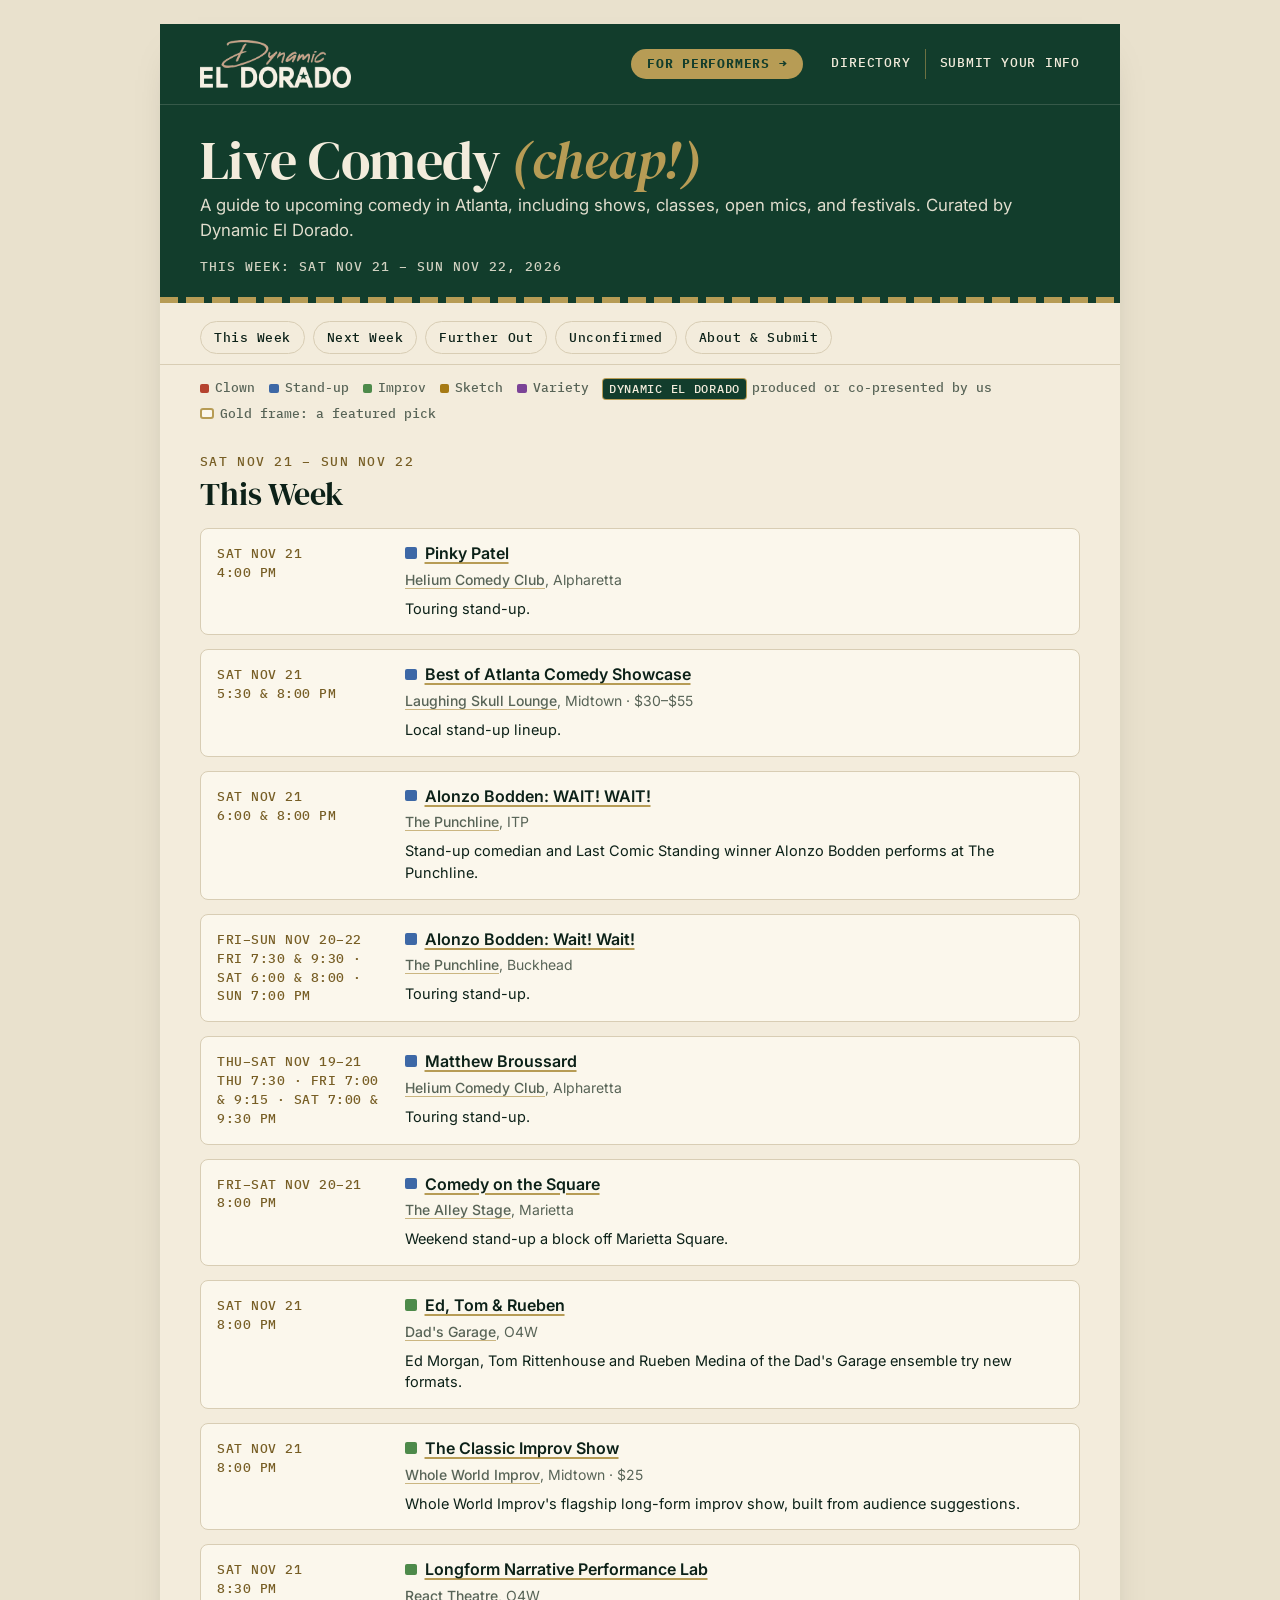
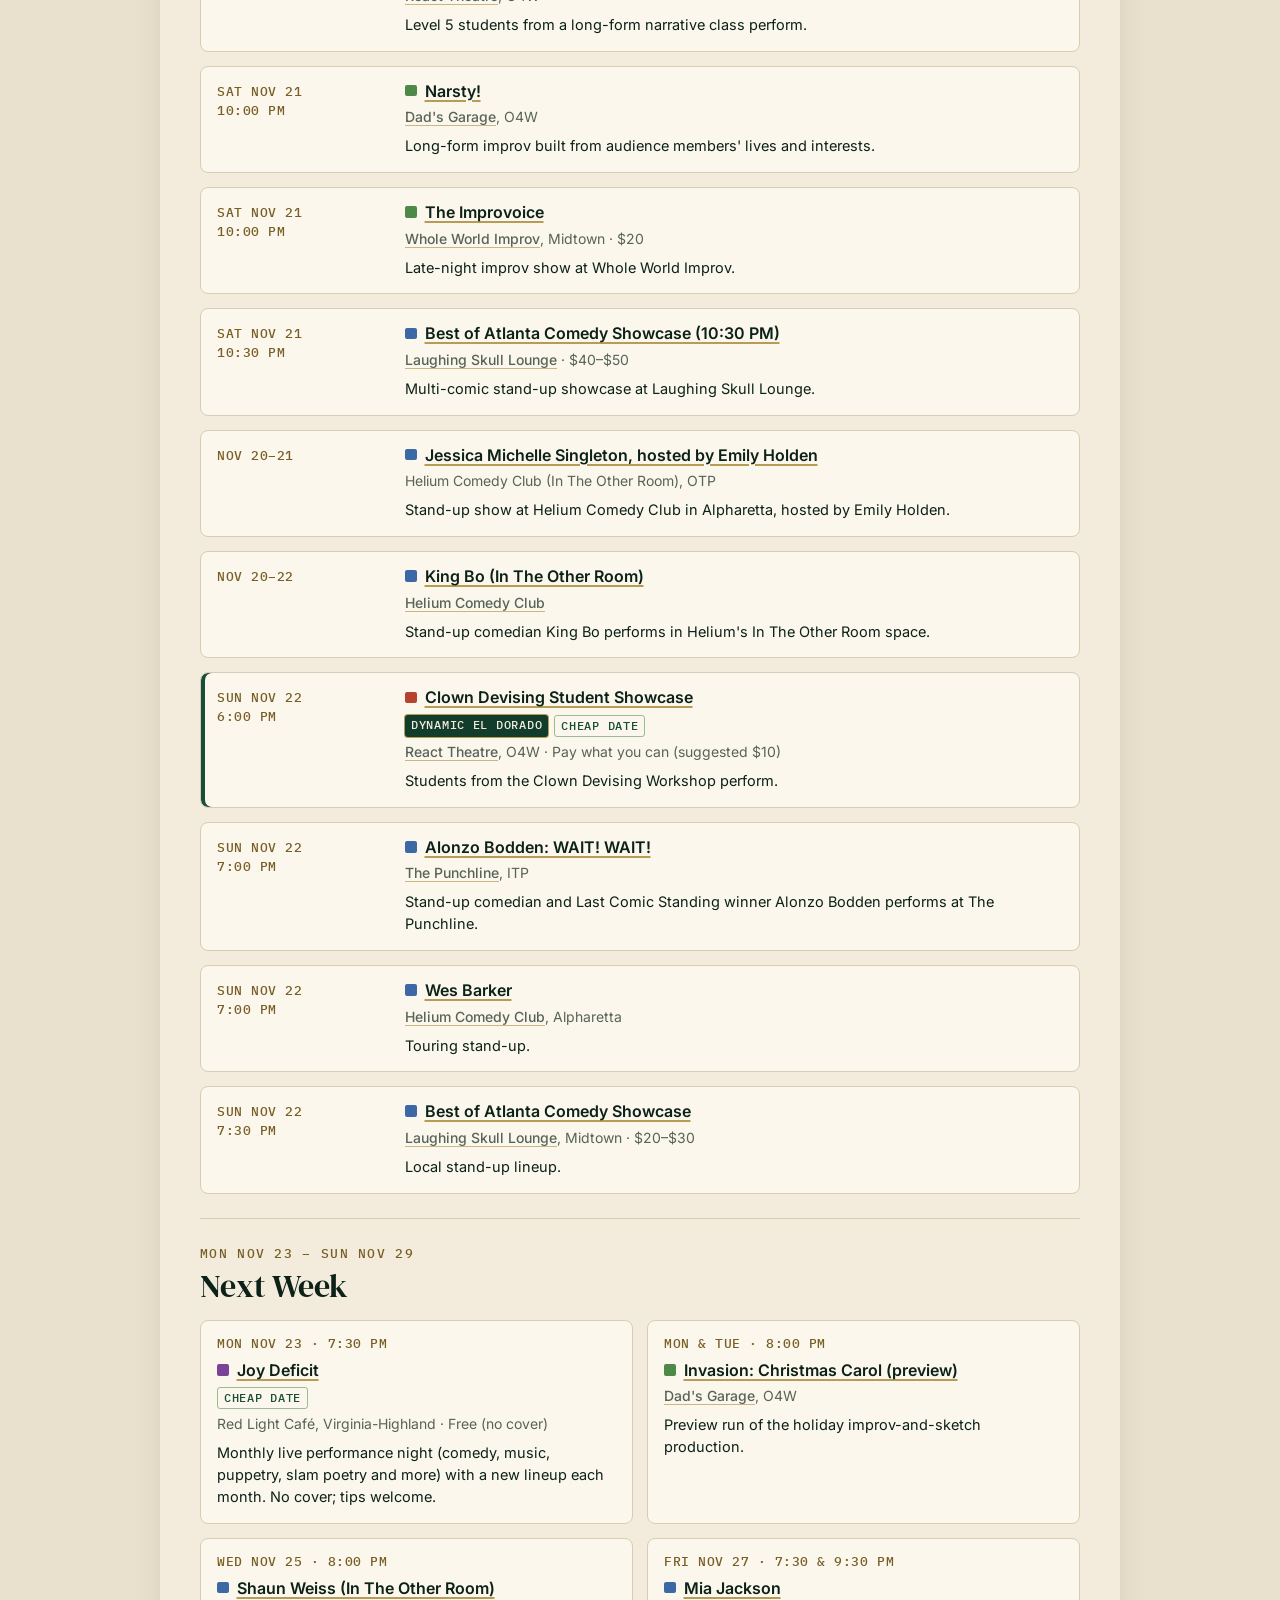
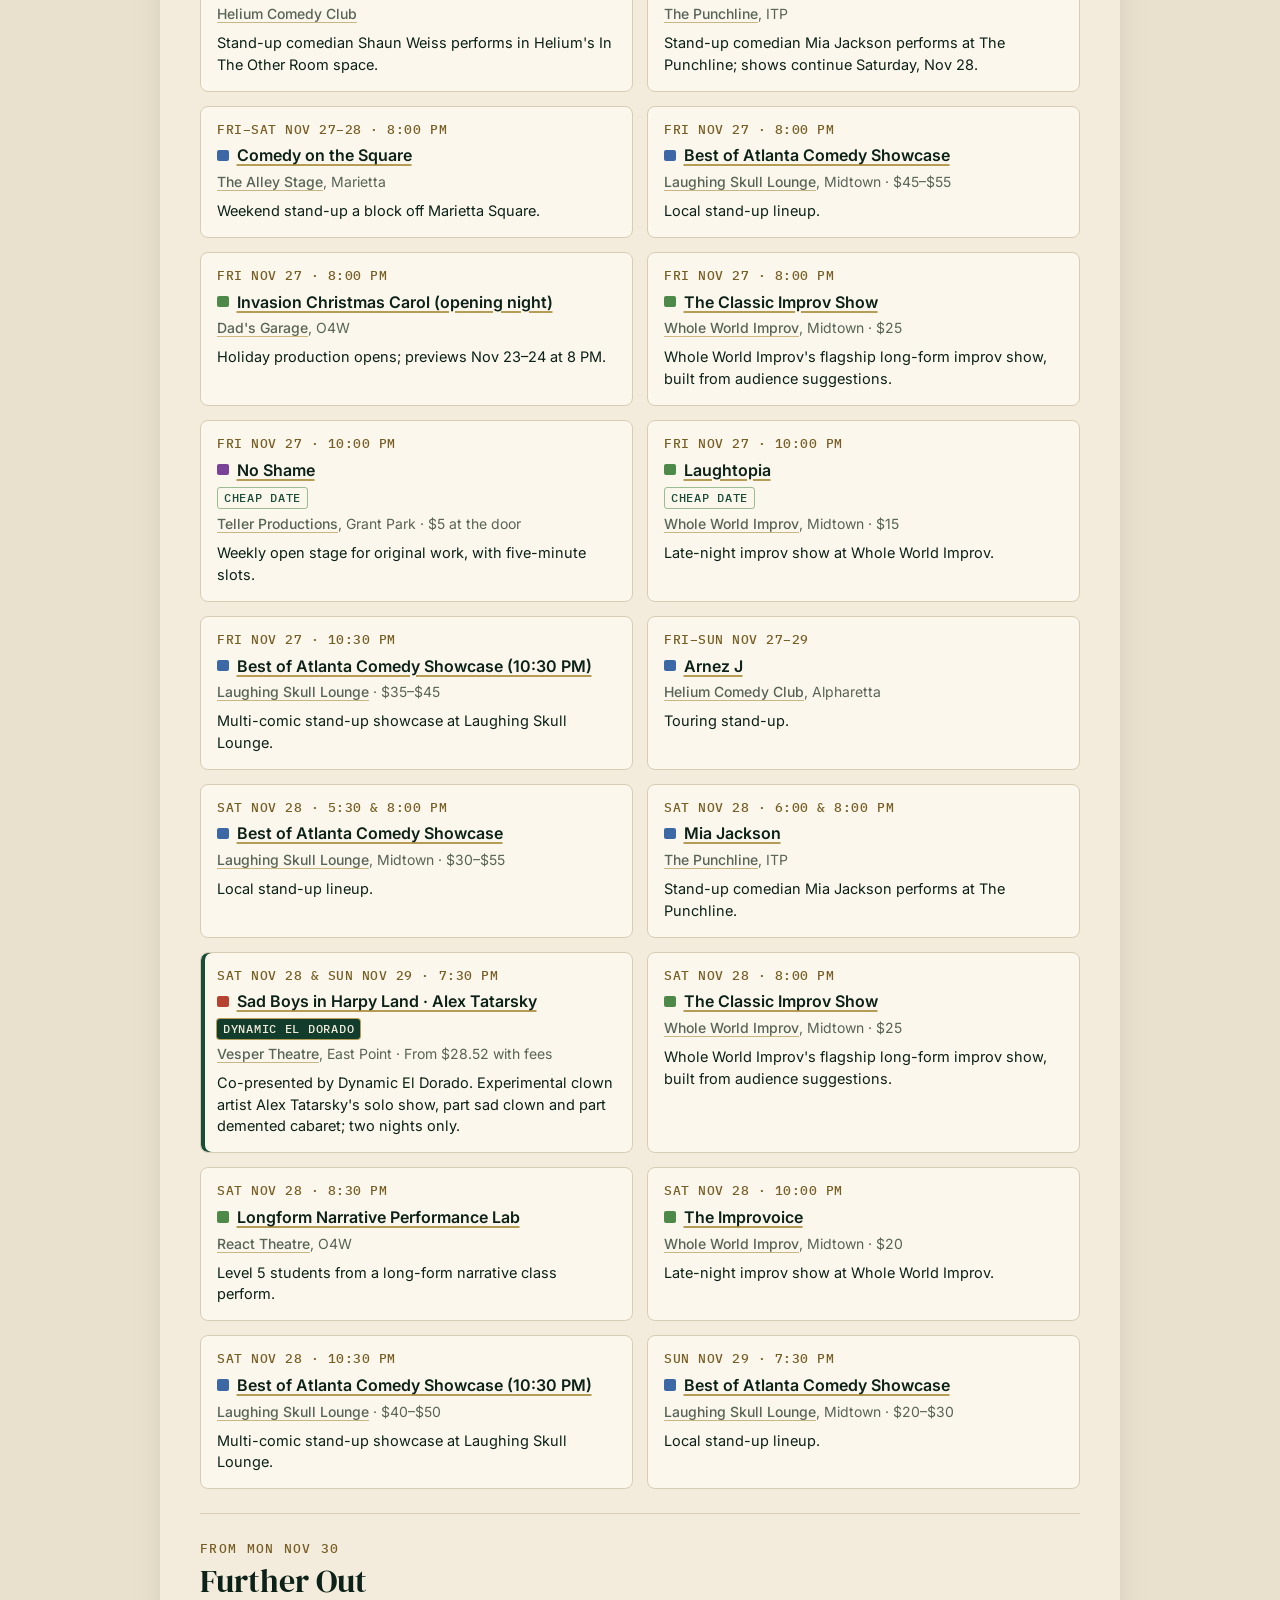
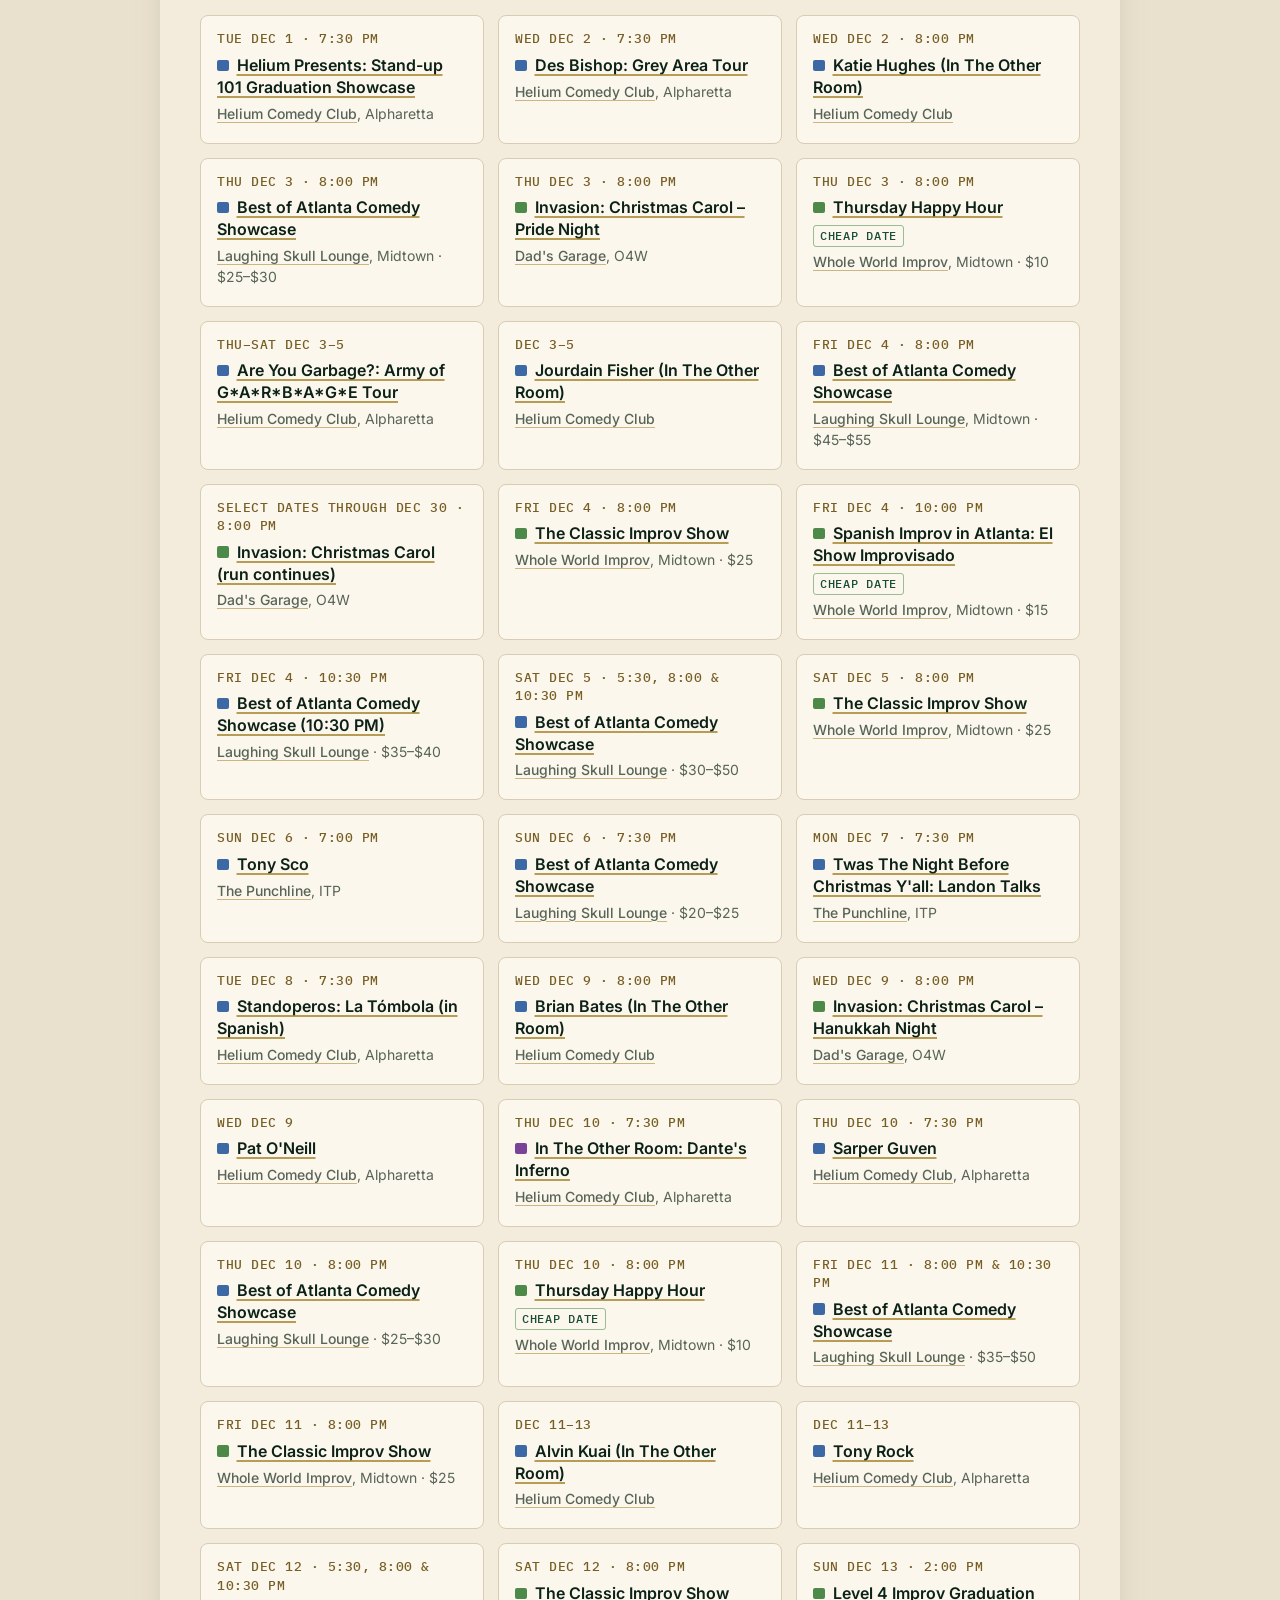
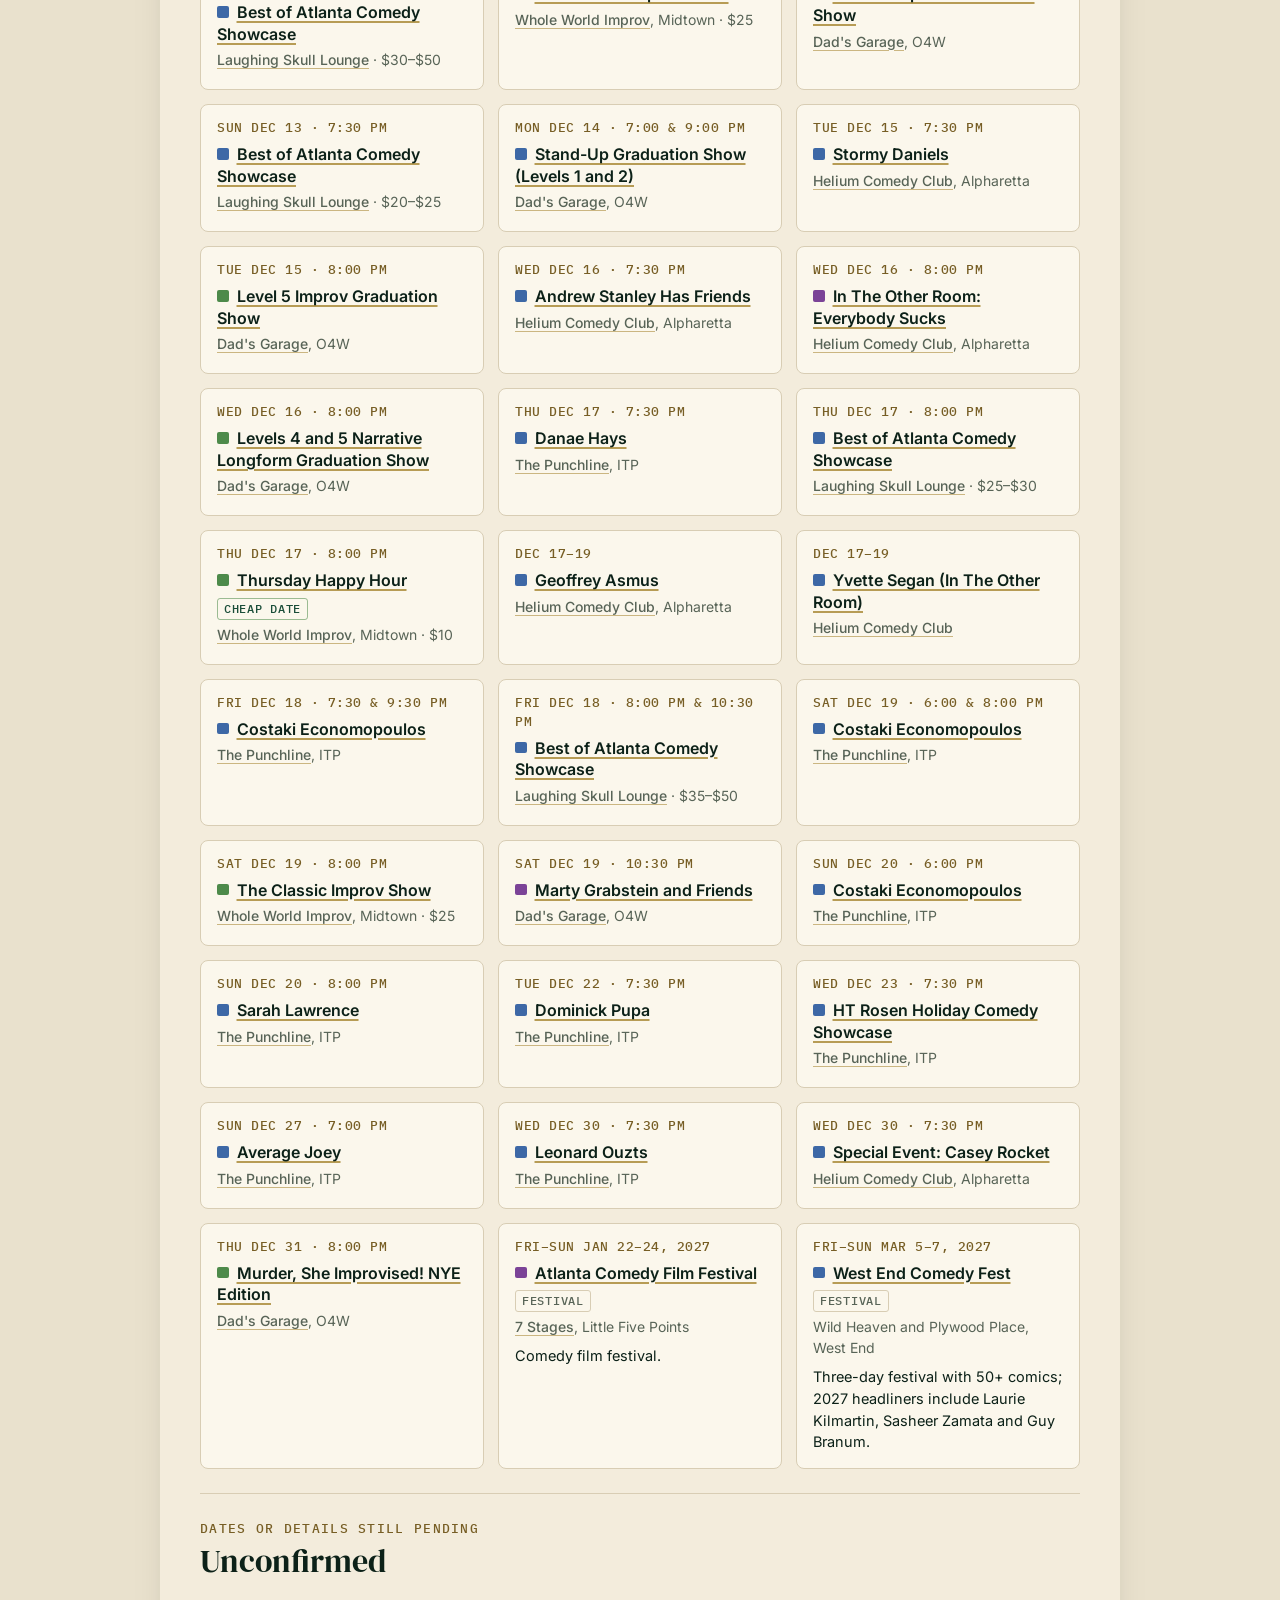
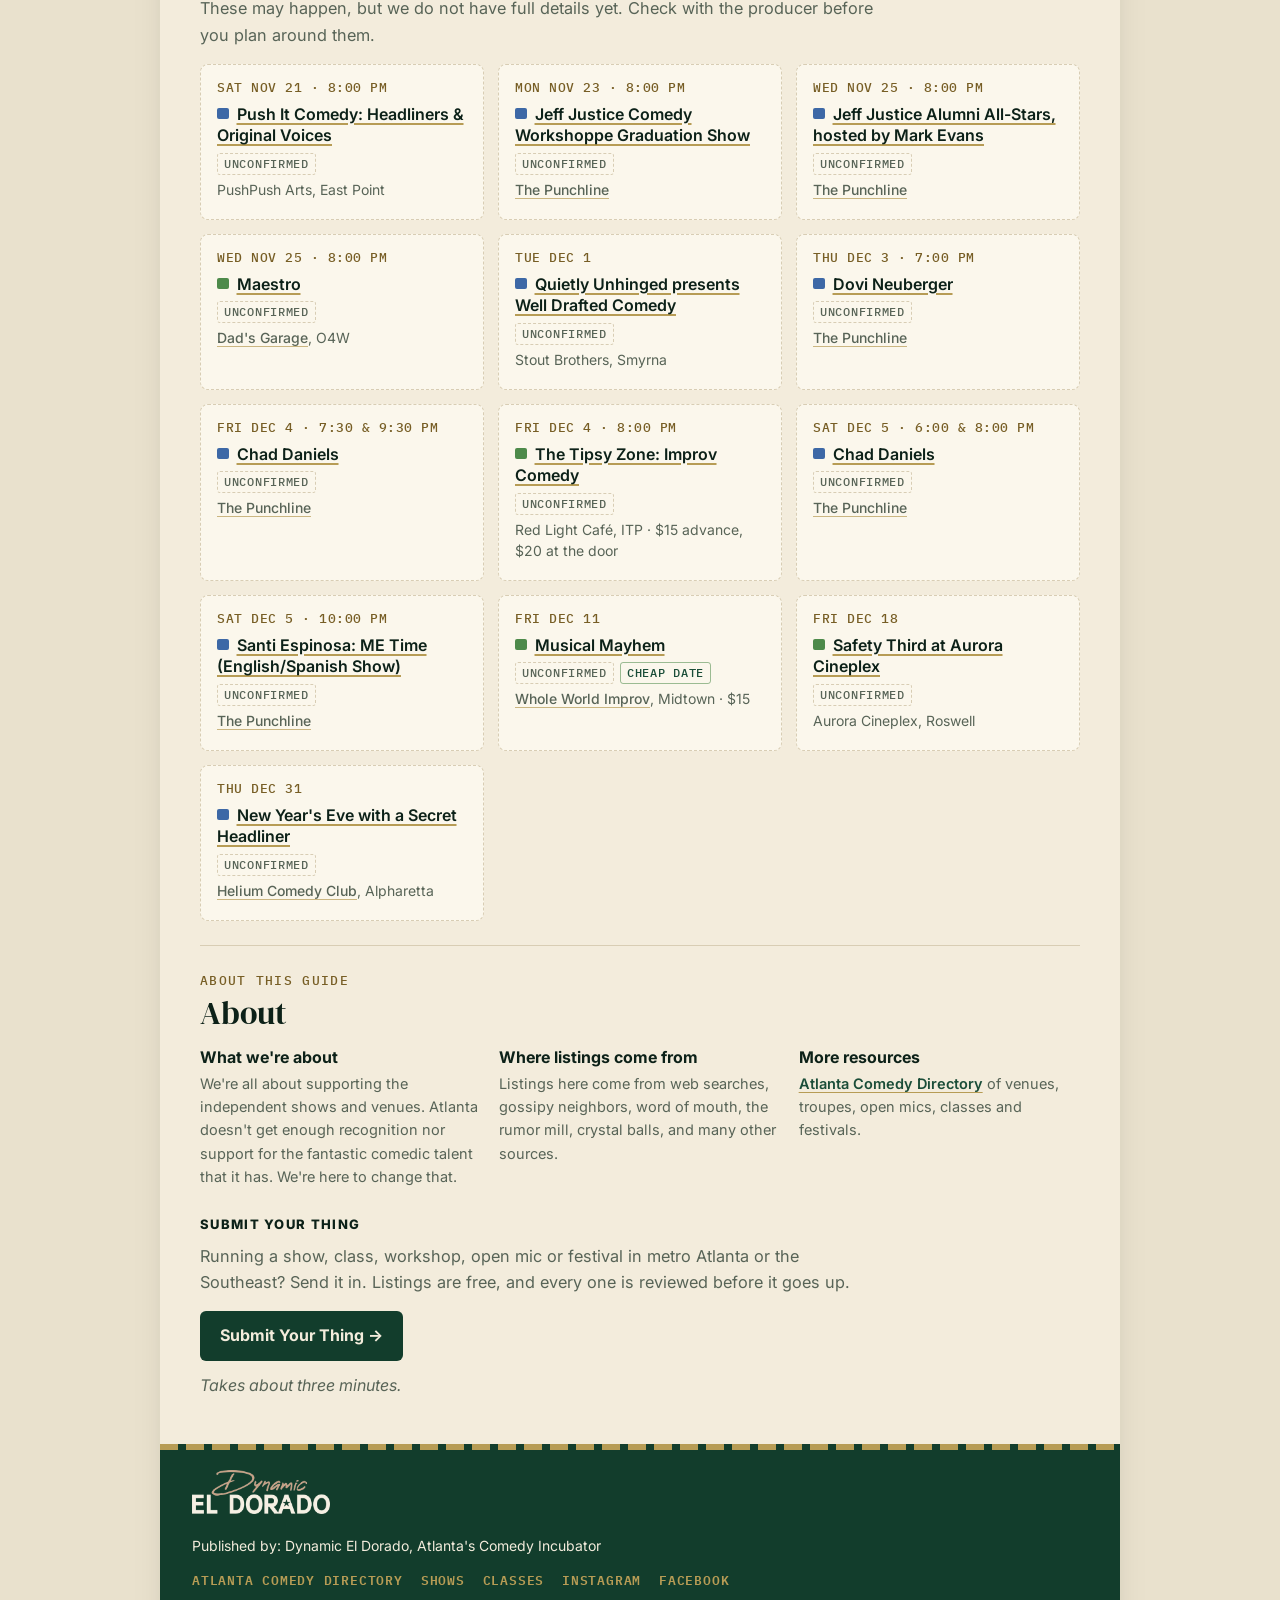
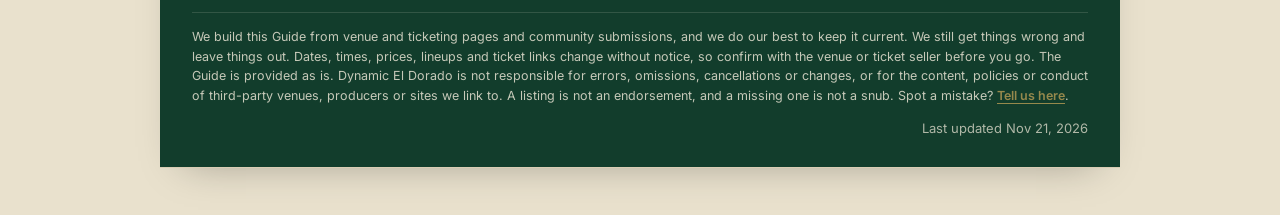
==== commit f3a557b2: "Robot publish 2026-11-21" ====
--- a/index.html
+++ b/index.html
@@ -355,6 +355,7 @@
 <div class="grid c1">
 <article class="ev"><div class="evb"><p class="when">Sat Nov 21<span class="t">4:00 PM</span></p><h4><i class="sq stand" role="img" aria-label="Stand-up" title="Stand-up"></i><a href="https://atlanta.heliumcomedy.com/events/142193">Pinky Patel</a></h4><p class="where"><a href="https://atlanta.heliumcomedy.com">Helium Comedy Club</a>, Alpharetta</p><p class="desc">Touring stand-up.</p></div></article>
 <article class="ev"><div class="evb"><p class="when">Sat Nov 21<span class="t">5:30 &amp; 8:00 PM</span></p><h4><i class="sq stand" role="img" aria-label="Stand-up" title="Stand-up"></i><a href="https://laughingskulllounge.com/event/best-of-atlanta-comedy-showcase-saturday-november-21-2026-at-800pm/">Best of Atlanta Comedy Showcase</a></h4><p class="where"><a href="https://www.laughingskulllounge.com">Laughing Skull Lounge</a>, Midtown · $30–$55</p><p class="desc">Local stand-up lineup.</p></div></article>
+<article class="ev"><div class="evb"><p class="when">Sat Nov 21<span class="t">6:00 &amp; 8:00 PM</span></p><h4><i class="sq stand" role="img" aria-label="Stand-up" title="Stand-up"></i><a href="https://www.punchline.com/comic/?id=6910&amp;comic=Alonzo%20Bodden:%20WAIT!%20WAIT!%20-%20Last%20Comic%20Standing%20Winner&amp;source=events">Alonzo Bodden: WAIT! WAIT!</a></h4><p class="where"><a href="https://www.punchline.com">The Punchline</a>, ITP</p><p class="desc">Stand-up comedian and Last Comic Standing winner Alonzo Bodden performs at The Punchline.</p></div></article>
 <article class="ev"><div class="evb"><p class="when">Fri–Sun Nov 20–22<span class="t">Fri 7:30 &amp; 9:30 · Sat 6:00 &amp; 8:00 · Sun 7:00 PM</span></p><h4><i class="sq stand" role="img" aria-label="Stand-up" title="Stand-up"></i><a href="https://www.punchline.com/event/alonzo-bodden-wait-wait-last-comic-standing-winner-13306/">Alonzo Bodden: Wait! Wait!</a></h4><p class="where"><a href="https://www.punchline.com">The Punchline</a>, Buckhead</p><p class="desc">Touring stand-up.</p></div></article>
 <article class="ev"><div class="evb"><p class="when">Thu–Sat Nov 19–21<span class="t">Thu 7:30 · Fri 7:00 &amp; 9:15 · Sat 7:00 &amp; 9:30 PM</span></p><h4><i class="sq stand" role="img" aria-label="Stand-up" title="Stand-up"></i><a href="https://atlanta.heliumcomedy.com/events/141033">Matthew Broussard</a></h4><p class="where"><a href="https://atlanta.heliumcomedy.com">Helium Comedy Club</a>, Alpharetta</p><p class="desc">Touring stand-up.</p></div></article>
 <article class="ev"><div class="evb"><p class="when">Fri–Sat Nov 20–21<span class="t">8:00 PM</span></p><h4><i class="sq stand" role="img" aria-label="Stand-up" title="Stand-up"></i><a href="https://www.alleystage.org/shows/388112">Comedy on the Square</a></h4><p class="where"><a href="https://www.alleystage.org">The Alley Stage</a>, Marietta</p><p class="desc">Weekend stand-up a block off Marietta Square.</p></div></article>
@@ -367,6 +368,7 @@
 <article class="ev"><div class="evb"><p class="when">Nov 20–21</p><h4><i class="sq stand" role="img" aria-label="Stand-up" title="Stand-up"></i><a href="https://atlanta.heliumcomedy.com/events/142165">Jessica Michelle Singleton, hosted by Emily Holden</a></h4><p class="where">Helium Comedy Club (In The Other Room), OTP</p><p class="desc">Stand-up show at Helium Comedy Club in Alpharetta, hosted by Emily Holden.</p></div></article>
 <article class="ev"><div class="evb"><p class="when">Nov 20–22</p><h4><i class="sq stand" role="img" aria-label="Stand-up" title="Stand-up"></i><a href="https://atlanta.heliumcomedy.com/events/141339">King Bo (In The Other Room)</a></h4><p class="where"><a href="https://atlanta.heliumcomedy.com">Helium Comedy Club</a></p><p class="desc">Stand-up comedian King Bo performs in Helium&#x27;s In The Other Room space.</p></div></article>
 <article class="ev ded"><div class="evb"><p class="when">Sun Nov 22<span class="t">6:00 PM</span></p><h4><i class="sq clown" role="img" aria-label="Clown" title="Clown"></i><a href="https://www.crowdwork.com/e/student-showcase-clown-devising-workshop">Clown Devising Student Showcase</a></h4><p class="chips"><span class="tier ded">Dynamic El Dorado</span> <span class="chip cheap">Cheap date</span></p><p class="where"><a href="https://www.dadsgarage.com/react-calendar">React Theatre</a>, O4W · Pay what you can (suggested $10)</p><p class="desc">Students from the Clown Devising Workshop perform.</p></div></article>
+<article class="ev"><div class="evb"><p class="when">Sun Nov 22<span class="t">7:00 PM</span></p><h4><i class="sq stand" role="img" aria-label="Stand-up" title="Stand-up"></i><a href="https://www.punchline.com/comic/?id=6910&amp;comic=Alonzo%20Bodden:%20WAIT!%20WAIT!%20-%20Last%20Comic%20Standing%20Winner&amp;source=events">Alonzo Bodden: WAIT! WAIT!</a></h4><p class="where"><a href="https://www.punchline.com">The Punchline</a>, ITP</p><p class="desc">Stand-up comedian and Last Comic Standing winner Alonzo Bodden performs at The Punchline.</p></div></article>
 <article class="ev"><div class="evb"><p class="when">Sun Nov 22<span class="t">7:00 PM</span></p><h4><i class="sq stand" role="img" aria-label="Stand-up" title="Stand-up"></i><a href="https://atlanta.heliumcomedy.com/events/141847">Wes Barker</a></h4><p class="where"><a href="https://atlanta.heliumcomedy.com">Helium Comedy Club</a>, Alpharetta</p><p class="desc">Touring stand-up.</p></div></article>
 <article class="ev"><div class="evb"><p class="when">Sun Nov 22<span class="t">7:30 PM</span></p><h4><i class="sq stand" role="img" aria-label="Stand-up" title="Stand-up"></i><a href="https://laughingskulllounge.com/event/best-of-atlanta-comedy-showcase-sunday-november-22-2026-at-730pm/">Best of Atlanta Comedy Showcase</a></h4><p class="where"><a href="https://www.laughingskulllounge.com">Laughing Skull Lounge</a>, Midtown · $20–$30</p><p class="desc">Local stand-up lineup.</p></div></article>
 </div>
@@ -379,8 +381,8 @@
 <div class="grid c2">
 <article class="ev"><div class="evb"><p class="when">Mon Nov 23<span class="t">7:30 PM</span></p><h4><i class="sq var" role="img" aria-label="Variety" title="Variety"></i><a href="https://redlightcafe.com/events/joy-deficit-monthly-live-performance-event-nov-23-2026">Joy Deficit</a></h4><p class="chips"><span class="chip cheap">Cheap date</span></p><p class="where">Red Light Café, Virginia-Highland · Free (no cover)</p><p class="desc">Monthly live performance night (comedy, music, puppetry, slam poetry and more) with a new lineup each month. No cover; tips welcome.</p></div></article>
 <article class="ev"><div class="evb"><p class="when">Mon &amp; Tue<span class="t">8:00 PM</span></p><h4><i class="sq impro" role="img" aria-label="Improv" title="Improv"></i><a href="https://www.dadsgarage.com/shows">Invasion: Christmas Carol (preview)</a></h4><p class="where"><a href="https://www.dadsgarage.com">Dad&#x27;s Garage</a>, O4W</p><p class="desc">Preview run of the holiday improv-and-sketch production.</p></div></article>
-<article class="ev"><div class="evb"><p class="when">Wed Nov 25<span class="t">8:00 PM</span></p><h4><i class="sq impro" role="img" aria-label="Improv" title="Improv"></i><a href="https://www.dadsgarage.com/shows">Maestro</a></h4><p class="where"><a href="https://www.dadsgarage.com">Dad&#x27;s Garage</a>, O4W</p><p class="desc">The Dad&#x27;s Garage company competes scene by scene while a director keeps score.</p></div></article>
 <article class="ev"><div class="evb"><p class="when">Wed Nov 25<span class="t">8:00 PM</span></p><h4><i class="sq stand" role="img" aria-label="Stand-up" title="Stand-up"></i><a href="https://atlanta.heliumcomedy.com/events/144338">Shaun Weiss (In The Other Room)</a></h4><p class="where"><a href="https://atlanta.heliumcomedy.com">Helium Comedy Club</a></p><p class="desc">Stand-up comedian Shaun Weiss performs in Helium&#x27;s In The Other Room space.</p></div></article>
+<article class="ev"><div class="evb"><p class="when">Fri Nov 27<span class="t">7:30 &amp; 9:30 PM</span></p><h4><i class="sq stand" role="img" aria-label="Stand-up" title="Stand-up"></i><a href="https://www.punchline.com/comic/?id=7002&amp;comic=Mia%20Jackson&amp;source=events">Mia Jackson</a></h4><p class="where"><a href="https://www.punchline.com">The Punchline</a>, ITP</p><p class="desc">Stand-up comedian Mia Jackson performs at The Punchline; shows continue Saturday, Nov 28.</p></div></article>
 <article class="ev"><div class="evb"><p class="when">Fri–Sat Nov 27–28<span class="t">8:00 PM</span></p><h4><i class="sq stand" role="img" aria-label="Stand-up" title="Stand-up"></i><a href="https://www.alleystage.org/shows/388114">Comedy on the Square</a></h4><p class="where"><a href="https://www.alleystage.org">The Alley Stage</a>, Marietta</p><p class="desc">Weekend stand-up a block off Marietta Square.</p></div></article>
 <article class="ev"><div class="evb"><p class="when">Fri Nov 27<span class="t">8:00 PM</span></p><h4><i class="sq stand" role="img" aria-label="Stand-up" title="Stand-up"></i><a href="https://laughingskulllounge.com/event/best-of-atlanta-comedy-showcase-friday-november-27-2026-at-800pm/">Best of Atlanta Comedy Showcase</a></h4><p class="where"><a href="https://www.laughingskulllounge.com">Laughing Skull Lounge</a>, Midtown · $45–$55</p><p class="desc">Local stand-up lineup.</p></div></article>
 <article class="ev"><div class="evb"><p class="when">Fri Nov 27<span class="t">8:00 PM</span></p><h4><i class="sq impro" role="img" aria-label="Improv" title="Improv"></i><a href="https://www.dadsgarage.com/shows">Invasion Christmas Carol (opening night)</a></h4><p class="where"><a href="https://www.dadsgarage.com">Dad&#x27;s Garage</a>, O4W</p><p class="desc">Holiday production opens; previews Nov 23–24 at 8 PM.</p></div></article>
@@ -390,6 +392,7 @@
 <article class="ev"><div class="evb"><p class="when">Fri Nov 27<span class="t">10:30 PM</span></p><h4><i class="sq stand" role="img" aria-label="Stand-up" title="Stand-up"></i><a href="https://laughingskulllounge.com/event/best-of-atlanta-comedy-showcase-friday-november-27-2026-at-1030pm/">Best of Atlanta Comedy Showcase (10:30 PM)</a></h4><p class="where"><a href="https://www.laughingskulllounge.com">Laughing Skull Lounge</a> · $35–$45</p><p class="desc">Multi-comic stand-up showcase at Laughing Skull Lounge.</p></div></article>
 <article class="ev"><div class="evb"><p class="when">Fri–Sun Nov 27–29</p><h4><i class="sq stand" role="img" aria-label="Stand-up" title="Stand-up"></i><a href="https://atlanta.heliumcomedy.com/events/142192">Arnez J</a></h4><p class="where"><a href="https://atlanta.heliumcomedy.com">Helium Comedy Club</a>, Alpharetta</p><p class="desc">Touring stand-up.</p></div></article>
 <article class="ev"><div class="evb"><p class="when">Sat Nov 28<span class="t">5:30 &amp; 8:00 PM</span></p><h4><i class="sq stand" role="img" aria-label="Stand-up" title="Stand-up"></i><a href="https://laughingskulllounge.com/event/best-of-atlanta-comedy-showcase-saturday-november-28-2026-at-800pm/">Best of Atlanta Comedy Showcase</a></h4><p class="where"><a href="https://www.laughingskulllounge.com">Laughing Skull Lounge</a>, Midtown · $30–$55</p><p class="desc">Local stand-up lineup.</p></div></article>
+<article class="ev"><div class="evb"><p class="when">Sat Nov 28<span class="t">6:00 &amp; 8:00 PM</span></p><h4><i class="sq stand" role="img" aria-label="Stand-up" title="Stand-up"></i><a href="https://www.punchline.com/comic/?id=7002&amp;comic=Mia%20Jackson&amp;source=events">Mia Jackson</a></h4><p class="where"><a href="https://www.punchline.com">The Punchline</a>, ITP</p><p class="desc">Stand-up comedian Mia Jackson performs at The Punchline.</p></div></article>
 <article class="ev ded"><div class="evb"><p class="when">Sat Nov 28 &amp; Sun Nov 29<span class="t">7:30 PM</span></p><h4><i class="sq clown" role="img" aria-label="Clown" title="Clown"></i><a href="https://www.eventbrite.com/e/alex-tatarskys-sad-boys-in-harpy-land-tickets-2002387973331">Sad Boys in Harpy Land · Alex Tatarsky</a></h4><p class="chips"><span class="tier ded">Dynamic El Dorado</span></p><p class="where"><a href="https://vespertheatre.com">Vesper Theatre</a>, East Point · From $28.52 with fees</p><p class="desc">Co-presented by Dynamic El Dorado. Experimental clown artist Alex Tatarsky&#x27;s solo show, part sad clown and part demented cabaret; two nights only.</p></div></article>
 <article class="ev"><div class="evb"><p class="when">Sat Nov 28<span class="t">8:00 PM</span></p><h4><i class="sq impro" role="img" aria-label="Improv" title="Improv"></i><a href="https://ci.ovationtix.com/36156/production/1070722">The Classic Improv Show</a></h4><p class="where"><a href="https://www.wholeworldtheatre.com">Whole World Improv</a>, Midtown · $25</p><p class="desc">Whole World Improv&#x27;s flagship long-form improv show, built from audience suggestions.</p></div></article>
 <article class="ev"><div class="evb"><p class="when">Sat Nov 28<span class="t">8:30 PM</span></p><h4><i class="sq impro" role="img" aria-label="Improv" title="Improv"></i><a href="https://www.dadsgarage.com/react-calendar">Longform Narrative Performance Lab</a></h4><p class="where"><a href="https://www.dadsgarage.com/react-calendar">React Theatre</a>, O4W</p><p class="desc">Level 5 students from a long-form narrative class perform.</p></div></article>
@@ -404,6 +407,7 @@
 <h2>Further Out</h2>
 
 <div class="grid c3">
+<article class="ev"><div class="evb"><p class="when">Tue Dec 1<span class="t">7:30 PM</span></p><h4><i class="sq stand" role="img" aria-label="Stand-up" title="Stand-up"></i><a href="https://atlanta.heliumcomedy.com/events">Helium Presents: Stand-up 101 Graduation Showcase</a></h4><p class="where"><a href="https://atlanta.heliumcomedy.com">Helium Comedy Club</a>, Alpharetta</p></div></article>
 <article class="ev"><div class="evb"><p class="when">Wed Dec 2<span class="t">7:30 PM</span></p><h4><i class="sq stand" role="img" aria-label="Stand-up" title="Stand-up"></i><a href="https://atlanta.heliumcomedy.com/events/139944">Des Bishop: Grey Area Tour</a></h4><p class="where"><a href="https://atlanta.heliumcomedy.com">Helium Comedy Club</a>, Alpharetta</p></div></article>
 <article class="ev"><div class="evb"><p class="when">Wed Dec 2<span class="t">8:00 PM</span></p><h4><i class="sq stand" role="img" aria-label="Stand-up" title="Stand-up"></i><a href="https://atlanta.heliumcomedy.com/events/145472">Katie Hughes (In The Other Room)</a></h4><p class="where"><a href="https://atlanta.heliumcomedy.com">Helium Comedy Club</a></p></div></article>
 <article class="ev"><div class="evb"><p class="when">Thu Dec 3<span class="t">8:00 PM</span></p><h4><i class="sq stand" role="img" aria-label="Stand-up" title="Stand-up"></i><a href="https://laughingskulllounge.com/event/best-of-atlanta-comedy-showcase-thursday-december-3-2026-at-800pm/">Best of Atlanta Comedy Showcase</a></h4><p class="where"><a href="https://www.laughingskulllounge.com">Laughing Skull Lounge</a>, Midtown · $25–$30</p></div></article>
@@ -412,16 +416,20 @@
 <article class="ev"><div class="evb"><p class="when">Thu–Sat Dec 3–5</p><h4><i class="sq stand" role="img" aria-label="Stand-up" title="Stand-up"></i><a href="https://atlanta.heliumcomedy.com/events/142938">Are You Garbage?: Army of G*A*R*B*A*G*E Tour</a></h4><p class="where"><a href="https://atlanta.heliumcomedy.com">Helium Comedy Club</a>, Alpharetta</p></div></article>
 <article class="ev"><div class="evb"><p class="when">Dec 3–5</p><h4><i class="sq stand" role="img" aria-label="Stand-up" title="Stand-up"></i><a href="https://atlanta.heliumcomedy.com/events/136989">Jourdain Fisher (In The Other Room)</a></h4><p class="where"><a href="https://atlanta.heliumcomedy.com">Helium Comedy Club</a></p></div></article>
 <article class="ev"><div class="evb"><p class="when">Fri Dec 4<span class="t">8:00 PM</span></p><h4><i class="sq stand" role="img" aria-label="Stand-up" title="Stand-up"></i><a href="https://laughingskulllounge.com/event/best-of-atlanta-comedy-showcase-friday-december-4-2026-at-800pm/">Best of Atlanta Comedy Showcase</a></h4><p class="where"><a href="https://www.laughingskulllounge.com">Laughing Skull Lounge</a>, Midtown · $45–$55</p></div></article>
+<article class="ev"><div class="evb"><p class="when">Select dates through Dec 30<span class="t">8:00 PM</span></p><h4><i class="sq impro" role="img" aria-label="Improv" title="Improv"></i><a href="https://www.dadsgarage.com/shows">Invasion: Christmas Carol (run continues)</a></h4><p class="where"><a href="https://www.dadsgarage.com">Dad&#x27;s Garage</a>, O4W</p></div></article>
 <article class="ev"><div class="evb"><p class="when">Fri Dec 4<span class="t">8:00 PM</span></p><h4><i class="sq impro" role="img" aria-label="Improv" title="Improv"></i><a href="https://ci.ovationtix.com/36156/production/1070722">The Classic Improv Show</a></h4><p class="where"><a href="https://www.wholeworldtheatre.com">Whole World Improv</a>, Midtown · $25</p></div></article>
 <article class="ev"><div class="evb"><p class="when">Fri Dec 4<span class="t">10:00 PM</span></p><h4><i class="sq impro" role="img" aria-label="Improv" title="Improv"></i><a href="https://ci.ovationtix.com/36156/production/1242261">Spanish Improv in Atlanta: El Show Improvisado</a></h4><p class="chips"><span class="chip cheap">Cheap date</span></p><p class="where"><a href="https://www.wholeworldtheatre.com">Whole World Improv</a>, Midtown · $15</p></div></article>
 <article class="ev"><div class="evb"><p class="when">Fri Dec 4<span class="t">10:30 PM</span></p><h4><i class="sq stand" role="img" aria-label="Stand-up" title="Stand-up"></i><a href="https://laughingskulllounge.com/event/best-of-atlanta-comedy-showcase-friday-december-4-2026-at-1030pm/">Best of Atlanta Comedy Showcase (10:30 PM)</a></h4><p class="where"><a href="https://www.laughingskulllounge.com">Laughing Skull Lounge</a> · $35–$40</p></div></article>
 <article class="ev"><div class="evb"><p class="when">Sat Dec 5<span class="t">5:30, 8:00 &amp; 10:30 PM</span></p><h4><i class="sq stand" role="img" aria-label="Stand-up" title="Stand-up"></i><a href="https://laughingskulllounge.com/event/best-of-atlanta-comedy-showcase-saturday-december-5-2026-at-800pm/">Best of Atlanta Comedy Showcase</a></h4><p class="where"><a href="https://www.laughingskulllounge.com">Laughing Skull Lounge</a> · $30–$50</p></div></article>
 <article class="ev"><div class="evb"><p class="when">Sat Dec 5<span class="t">8:00 PM</span></p><h4><i class="sq impro" role="img" aria-label="Improv" title="Improv"></i><a href="https://ci.ovationtix.com/36156/production/1070722">The Classic Improv Show</a></h4><p class="where"><a href="https://www.wholeworldtheatre.com">Whole World Improv</a>, Midtown · $25</p></div></article>
+<article class="ev"><div class="evb"><p class="when">Sun Dec 6<span class="t">7:00 PM</span></p><h4><i class="sq stand" role="img" aria-label="Stand-up" title="Stand-up"></i><a href="https://www.punchline.com/comic/?id=6963&amp;comic=Tony%20Sco&amp;source=events">Tony Sco</a></h4><p class="where"><a href="https://www.punchline.com">The Punchline</a>, ITP</p></div></article>
 <article class="ev"><div class="evb"><p class="when">Sun Dec 6<span class="t">7:30 PM</span></p><h4><i class="sq stand" role="img" aria-label="Stand-up" title="Stand-up"></i><a href="https://laughingskulllounge.com/event/best-of-atlanta-comedy-showcase-sunday-december-6-2026-at-730pm/">Best of Atlanta Comedy Showcase</a></h4><p class="where"><a href="https://www.laughingskulllounge.com">Laughing Skull Lounge</a> · $20–$25</p></div></article>
+<article class="ev"><div class="evb"><p class="when">Mon Dec 7<span class="t">7:30 PM</span></p><h4><i class="sq stand" role="img" aria-label="Stand-up" title="Stand-up"></i><a href="https://www.punchline.com/comic/?id=6982&amp;comic=Twas%20The%20Night%20Before%20Christmas%20Y%20All%20-%20Landon%20Talks&amp;source=events">Twas The Night Before Christmas Y&#x27;all: Landon Talks</a></h4><p class="where"><a href="https://www.punchline.com">The Punchline</a>, ITP</p></div></article>
 <article class="ev"><div class="evb"><p class="when">Tue Dec 8<span class="t">7:30 PM</span></p><h4><i class="sq stand" role="img" aria-label="Stand-up" title="Stand-up"></i><a href="https://atlanta.heliumcomedy.com/events/142940">Standoperos: La Tómbola (in Spanish)</a></h4><p class="where"><a href="https://atlanta.heliumcomedy.com">Helium Comedy Club</a>, Alpharetta</p></div></article>
 <article class="ev"><div class="evb"><p class="when">Wed Dec 9<span class="t">8:00 PM</span></p><h4><i class="sq stand" role="img" aria-label="Stand-up" title="Stand-up"></i><a href="https://atlanta.heliumcomedy.com/events/142944">Brian Bates (In The Other Room)</a></h4><p class="where"><a href="https://atlanta.heliumcomedy.com">Helium Comedy Club</a></p></div></article>
 <article class="ev"><div class="evb"><p class="when">Wed Dec 9<span class="t">8:00 PM</span></p><h4><i class="sq impro" role="img" aria-label="Improv" title="Improv"></i><a href="https://www.dadsgarage.com/shows">Invasion: Christmas Carol – Hanukkah Night</a></h4><p class="where"><a href="https://www.dadsgarage.com">Dad&#x27;s Garage</a>, O4W</p></div></article>
 <article class="ev"><div class="evb"><p class="when">Wed Dec 9</p><h4><i class="sq stand" role="img" aria-label="Stand-up" title="Stand-up"></i><a href="https://atlanta.heliumcomedy.com/events/141037">Pat O&#x27;Neill</a></h4><p class="where"><a href="https://atlanta.heliumcomedy.com">Helium Comedy Club</a>, Alpharetta</p></div></article>
+<article class="ev"><div class="evb"><p class="when">Thu Dec 10<span class="t">7:30 PM</span></p><h4><i class="sq var" role="img" aria-label="Variety" title="Variety"></i><a href="https://atlanta.heliumcomedy.com/events">In The Other Room: Dante&#x27;s Inferno</a></h4><p class="where"><a href="https://atlanta.heliumcomedy.com">Helium Comedy Club</a>, Alpharetta</p></div></article>
 <article class="ev"><div class="evb"><p class="when">Thu Dec 10<span class="t">7:30 PM</span></p><h4><i class="sq stand" role="img" aria-label="Stand-up" title="Stand-up"></i><a href="https://atlanta.heliumcomedy.com/events/142943">Sarper Guven</a></h4><p class="where"><a href="https://atlanta.heliumcomedy.com">Helium Comedy Club</a>, Alpharetta</p></div></article>
 <article class="ev"><div class="evb"><p class="when">Thu Dec 10<span class="t">8:00 PM</span></p><h4><i class="sq stand" role="img" aria-label="Stand-up" title="Stand-up"></i><a href="https://laughingskulllounge.com/event/best-of-atlanta-comedy-showcase-thursday-december-10-2026-at-800pm/">Best of Atlanta Comedy Showcase</a></h4><p class="where"><a href="https://www.laughingskulllounge.com">Laughing Skull Lounge</a> · $25–$30</p></div></article>
 <article class="ev"><div class="evb"><p class="when">Thu Dec 10<span class="t">8:00 PM</span></p><h4><i class="sq impro" role="img" aria-label="Improv" title="Improv"></i><a href="https://ci.ovationtix.com/36156/production/1176932">Thursday Happy Hour</a></h4><p class="chips"><span class="chip cheap">Cheap date</span></p><p class="where"><a href="https://www.wholeworldtheatre.com">Whole World Improv</a>, Midtown · $10</p></div></article>
@@ -431,15 +439,32 @@
 <article class="ev"><div class="evb"><p class="when">Dec 11–13</p><h4><i class="sq stand" role="img" aria-label="Stand-up" title="Stand-up"></i><a href="https://atlanta.heliumcomedy.com/events/142941">Tony Rock</a></h4><p class="where"><a href="https://atlanta.heliumcomedy.com">Helium Comedy Club</a>, Alpharetta</p></div></article>
 <article class="ev"><div class="evb"><p class="when">Sat Dec 12<span class="t">5:30, 8:00 &amp; 10:30 PM</span></p><h4><i class="sq stand" role="img" aria-label="Stand-up" title="Stand-up"></i><a href="https://laughingskulllounge.com/event/best-of-atlanta-comedy-showcase-saturday-december-12-2026-at-800pm/">Best of Atlanta Comedy Showcase</a></h4><p class="where"><a href="https://www.laughingskulllounge.com">Laughing Skull Lounge</a> · $30–$50</p></div></article>
 <article class="ev"><div class="evb"><p class="when">Sat Dec 12<span class="t">8:00 PM</span></p><h4><i class="sq impro" role="img" aria-label="Improv" title="Improv"></i><a href="https://ci.ovationtix.com/36156/production/1070722">The Classic Improv Show</a></h4><p class="where"><a href="https://www.wholeworldtheatre.com">Whole World Improv</a>, Midtown · $25</p></div></article>
+<article class="ev"><div class="evb"><p class="when">Sun Dec 13<span class="t">2:00 PM</span></p><h4><i class="sq impro" role="img" aria-label="Improv" title="Improv"></i><a href="https://www.dadsgarage.com/shows">Level 4 Improv Graduation Show</a></h4><p class="where"><a href="https://www.dadsgarage.com">Dad&#x27;s Garage</a>, O4W</p></div></article>
 <article class="ev"><div class="evb"><p class="when">Sun Dec 13<span class="t">7:30 PM</span></p><h4><i class="sq stand" role="img" aria-label="Stand-up" title="Stand-up"></i><a href="https://laughingskulllounge.com/event/best-of-atlanta-comedy-showcase-sunday-december-13-2026-at-730pm/">Best of Atlanta Comedy Showcase</a></h4><p class="where"><a href="https://www.laughingskulllounge.com">Laughing Skull Lounge</a> · $20–$25</p></div></article>
+<article class="ev"><div class="evb"><p class="when">Mon Dec 14<span class="t">7:00 &amp; 9:00 PM</span></p><h4><i class="sq stand" role="img" aria-label="Stand-up" title="Stand-up"></i><a href="https://www.dadsgarage.com/shows">Stand-Up Graduation Show (Levels 1 and 2)</a></h4><p class="where"><a href="https://www.dadsgarage.com">Dad&#x27;s Garage</a>, O4W</p></div></article>
 <article class="ev"><div class="evb"><p class="when">Tue Dec 15<span class="t">7:30 PM</span></p><h4><i class="sq stand" role="img" aria-label="Stand-up" title="Stand-up"></i><a href="https://atlanta.heliumcomedy.com/events/143769">Stormy Daniels</a></h4><p class="where"><a href="https://atlanta.heliumcomedy.com">Helium Comedy Club</a>, Alpharetta</p></div></article>
+<article class="ev"><div class="evb"><p class="when">Tue Dec 15<span class="t">8:00 PM</span></p><h4><i class="sq impro" role="img" aria-label="Improv" title="Improv"></i><a href="https://www.dadsgarage.com/shows">Level 5 Improv Graduation Show</a></h4><p class="where"><a href="https://www.dadsgarage.com">Dad&#x27;s Garage</a>, O4W</p></div></article>
 <article class="ev"><div class="evb"><p class="when">Wed Dec 16<span class="t">7:30 PM</span></p><h4><i class="sq stand" role="img" aria-label="Stand-up" title="Stand-up"></i><a href="https://atlanta.heliumcomedy.com/events/143765">Andrew Stanley Has Friends</a></h4><p class="where"><a href="https://atlanta.heliumcomedy.com">Helium Comedy Club</a>, Alpharetta</p></div></article>
+<article class="ev"><div class="evb"><p class="when">Wed Dec 16<span class="t">8:00 PM</span></p><h4><i class="sq var" role="img" aria-label="Variety" title="Variety"></i><a href="https://atlanta.heliumcomedy.com/events">In The Other Room: Everybody Sucks</a></h4><p class="where"><a href="https://atlanta.heliumcomedy.com">Helium Comedy Club</a>, Alpharetta</p></div></article>
+<article class="ev"><div class="evb"><p class="when">Wed Dec 16<span class="t">8:00 PM</span></p><h4><i class="sq impro" role="img" aria-label="Improv" title="Improv"></i><a href="https://www.dadsgarage.com/shows">Levels 4 and 5 Narrative Longform Graduation Show</a></h4><p class="where"><a href="https://www.dadsgarage.com">Dad&#x27;s Garage</a>, O4W</p></div></article>
+<article class="ev"><div class="evb"><p class="when">Thu Dec 17<span class="t">7:30 PM</span></p><h4><i class="sq stand" role="img" aria-label="Stand-up" title="Stand-up"></i><a href="https://www.punchline.com/comic/?id=6958&amp;comic=Danae%20Hays&amp;source=events">Danae Hays</a></h4><p class="where"><a href="https://www.punchline.com">The Punchline</a>, ITP</p></div></article>
 <article class="ev"><div class="evb"><p class="when">Thu Dec 17<span class="t">8:00 PM</span></p><h4><i class="sq stand" role="img" aria-label="Stand-up" title="Stand-up"></i><a href="https://laughingskulllounge.com/event/best-of-atlanta-comedy-showcase-thursday-december-17-2026-at-800pm/">Best of Atlanta Comedy Showcase</a></h4><p class="where"><a href="https://www.laughingskulllounge.com">Laughing Skull Lounge</a> · $25–$30</p></div></article>
 <article class="ev"><div class="evb"><p class="when">Thu Dec 17<span class="t">8:00 PM</span></p><h4><i class="sq impro" role="img" aria-label="Improv" title="Improv"></i><a href="https://ci.ovationtix.com/36156/production/1176932">Thursday Happy Hour</a></h4><p class="chips"><span class="chip cheap">Cheap date</span></p><p class="where"><a href="https://www.wholeworldtheatre.com">Whole World Improv</a>, Midtown · $10</p></div></article>
 <article class="ev"><div class="evb"><p class="when">Dec 17–19</p><h4><i class="sq stand" role="img" aria-label="Stand-up" title="Stand-up"></i><a href="https://atlanta.heliumcomedy.com/events/134932">Geoffrey Asmus</a></h4><p class="where"><a href="https://atlanta.heliumcomedy.com">Helium Comedy Club</a>, Alpharetta</p></div></article>
 <article class="ev"><div class="evb"><p class="when">Dec 17–19</p><h4><i class="sq stand" role="img" aria-label="Stand-up" title="Stand-up"></i><a href="https://atlanta.heliumcomedy.com/events/138575">Yvette Segan (In The Other Room)</a></h4><p class="where"><a href="https://atlanta.heliumcomedy.com">Helium Comedy Club</a></p></div></article>
+<article class="ev"><div class="evb"><p class="when">Fri Dec 18<span class="t">7:30 &amp; 9:30 PM</span></p><h4><i class="sq stand" role="img" aria-label="Stand-up" title="Stand-up"></i><a href="https://www.punchline.com/comic/?id=6912&amp;comic=Costaki%20Economopoulos&amp;source=events">Costaki Economopoulos</a></h4><p class="where"><a href="https://www.punchline.com">The Punchline</a>, ITP</p></div></article>
 <article class="ev"><div class="evb"><p class="when">Fri Dec 18<span class="t">8:00 PM &amp; 10:30 PM</span></p><h4><i class="sq stand" role="img" aria-label="Stand-up" title="Stand-up"></i><a href="https://laughingskulllounge.com/event/best-of-atlanta-comedy-showcase-friday-december-18-2026-at-800pm/">Best of Atlanta Comedy Showcase</a></h4><p class="where"><a href="https://www.laughingskulllounge.com">Laughing Skull Lounge</a> · $35–$50</p></div></article>
+<article class="ev"><div class="evb"><p class="when">Sat Dec 19<span class="t">6:00 &amp; 8:00 PM</span></p><h4><i class="sq stand" role="img" aria-label="Stand-up" title="Stand-up"></i><a href="https://www.punchline.com/comic/?id=6912&amp;comic=Costaki%20Economopoulos&amp;source=events">Costaki Economopoulos</a></h4><p class="where"><a href="https://www.punchline.com">The Punchline</a>, ITP</p></div></article>
 <article class="ev"><div class="evb"><p class="when">Sat Dec 19<span class="t">8:00 PM</span></p><h4><i class="sq impro" role="img" aria-label="Improv" title="Improv"></i><a href="https://ci.ovationtix.com/36156/production/1070722">The Classic Improv Show</a></h4><p class="where"><a href="https://www.wholeworldtheatre.com">Whole World Improv</a>, Midtown · $25</p></div></article>
+<article class="ev"><div class="evb"><p class="when">Sat Dec 19<span class="t">10:30 PM</span></p><h4><i class="sq var" role="img" aria-label="Variety" title="Variety"></i><a href="https://www.dadsgarage.com/shows/marty-grabstein-and-friends">Marty Grabstein and Friends</a></h4><p class="where"><a href="https://www.dadsgarage.com">Dad&#x27;s Garage</a>, O4W</p></div></article>
+<article class="ev"><div class="evb"><p class="when">Sun Dec 20<span class="t">6:00 PM</span></p><h4><i class="sq stand" role="img" aria-label="Stand-up" title="Stand-up"></i><a href="https://www.punchline.com/comic/?id=6912&amp;comic=Costaki%20Economopoulos&amp;source=events">Costaki Economopoulos</a></h4><p class="where"><a href="https://www.punchline.com">The Punchline</a>, ITP</p></div></article>
+<article class="ev"><div class="evb"><p class="when">Sun Dec 20<span class="t">8:00 PM</span></p><h4><i class="sq stand" role="img" aria-label="Stand-up" title="Stand-up"></i><a href="https://www.punchline.com/comic/?id=6979&amp;comic=Sarah%20Lawrence&amp;source=events">Sarah Lawrence</a></h4><p class="where"><a href="https://www.punchline.com">The Punchline</a>, ITP</p></div></article>
+<article class="ev"><div class="evb"><p class="when">Tue Dec 22<span class="t">7:30 PM</span></p><h4><i class="sq stand" role="img" aria-label="Stand-up" title="Stand-up"></i><a href="https://www.punchline.com/comic/?id=6965&amp;comic=Dominick%20Pupa&amp;source=events">Dominick Pupa</a></h4><p class="where"><a href="https://www.punchline.com">The Punchline</a>, ITP</p></div></article>
+<article class="ev"><div class="evb"><p class="when">Wed Dec 23<span class="t">7:30 PM</span></p><h4><i class="sq stand" role="img" aria-label="Stand-up" title="Stand-up"></i><a href="https://www.punchline.com/comic/?id=6980&amp;comic=HT%20Rosen%20Holiday%20Comedy%20Showcase&amp;source=events">HT Rosen Holiday Comedy Showcase</a></h4><p class="where"><a href="https://www.punchline.com">The Punchline</a>, ITP</p></div></article>
+<article class="ev"><div class="evb"><p class="when">Sun Dec 27<span class="t">7:00 PM</span></p><h4><i class="sq stand" role="img" aria-label="Stand-up" title="Stand-up"></i><a href="https://www.punchline.com/comic/?id=6967&amp;comic=Average%20Joey&amp;source=events">Average Joey</a></h4><p class="where"><a href="https://www.punchline.com">The Punchline</a>, ITP</p></div></article>
+<article class="ev"><div class="evb"><p class="when">Wed Dec 30<span class="t">7:30 PM</span></p><h4><i class="sq stand" role="img" aria-label="Stand-up" title="Stand-up"></i><a href="https://www.punchline.com/comic/?id=6993&amp;comic=Leonard%20Ouzts&amp;source=events">Leonard Ouzts</a></h4><p class="where"><a href="https://www.punchline.com">The Punchline</a>, ITP</p></div></article>
+<article class="ev"><div class="evb"><p class="when">Wed Dec 30<span class="t">7:30 PM</span></p><h4><i class="sq stand" role="img" aria-label="Stand-up" title="Stand-up"></i><a href="https://atlanta.heliumcomedy.com/events">Special Event: Casey Rocket</a></h4><p class="where"><a href="https://atlanta.heliumcomedy.com">Helium Comedy Club</a>, Alpharetta</p></div></article>
+<article class="ev"><div class="evb"><p class="when">Thu Dec 31<span class="t">8:00 PM</span></p><h4><i class="sq impro" role="img" aria-label="Improv" title="Improv"></i><a href="https://www.dadsgarage.com/shows/msi-nye-edition">Murder, She Improvised! NYE Edition</a></h4><p class="where"><a href="https://www.dadsgarage.com">Dad&#x27;s Garage</a>, O4W</p></div></article>
 <article class="ev"><div class="evb"><p class="when">Fri–Sun Jan 22–24, 2027</p><h4><i class="sq var" role="img" aria-label="Variety" title="Variety"></i><a href="https://filmfreeway.com/AtlantaComedyFilmFestival">Atlanta Comedy Film Festival</a></h4><p class="chips"><span class="chip">Festival</span></p><p class="where"><a href="https://www.7stages.org">7 Stages</a>, Little Five Points</p><p class="desc">Comedy film festival.</p></div></article>
 <article class="ev"><div class="evb"><p class="when">Fri–Sun Mar 5–7, 2027</p><h4><i class="sq stand" role="img" aria-label="Stand-up" title="Stand-up"></i><a href="https://www.westendcomedyfest.com/">West End Comedy Fest</a></h4><p class="chips"><span class="chip">Festival</span></p><p class="where">Wild Heaven and Plywood Place, West End</p><p class="desc">Three-day festival with 50+ comics; 2027 headliners include Laurie Kilmartin, Sasheer Zamata and Guy Branum.</p></div></article>
 </div>
@@ -451,9 +476,9 @@
 <p class="lead">These may happen, but we do not have full details yet. Check with the producer before you plan around them.</p>
 <div class="grid c3">
 <article class="ev unc"><div class="evb"><p class="when">Sat Nov 21<span class="t">8:00 PM</span></p><h4><i class="sq stand" role="img" aria-label="Stand-up" title="Stand-up"></i><a href="https://www.simpletix.com/e/push-it-comedy-headliners-original-voices-tickets-299563">Push It Comedy: Headliners &amp; Original Voices</a></h4><p class="chips"><span class="chip unc">Unconfirmed</span></p><p class="where">PushPush Arts, East Point</p></div></article>
-<article class="ev unc"><div class="evb"><p class="when">Sun Nov 22<span class="t">5:00 PM</span></p><h4><i class="sq stand" role="img" aria-label="Stand-up" title="Stand-up"></i><a href="https://www.punchline.com/comic/?id=6963&amp;comic=Tony%20Sco&amp;source=events">Tony Sco</a></h4><p class="chips"><span class="chip unc">Unconfirmed</span></p><p class="where"><a href="https://www.punchline.com">The Punchline</a></p></div></article>
 <article class="ev unc"><div class="evb"><p class="when">Mon Nov 23<span class="t">8:00 PM</span></p><h4><i class="sq stand" role="img" aria-label="Stand-up" title="Stand-up"></i><a href="https://www.punchline.com/comic/?id=6783&amp;comic=Jeff%20Justice%20Comedy%20Workshoppe%20Graduation%20Show&amp;source=events">Jeff Justice Comedy Workshoppe Graduation Show</a></h4><p class="chips"><span class="chip unc">Unconfirmed</span></p><p class="where"><a href="https://www.punchline.com">The Punchline</a></p></div></article>
 <article class="ev unc"><div class="evb"><p class="when">Wed Nov 25<span class="t">8:00 PM</span></p><h4><i class="sq stand" role="img" aria-label="Stand-up" title="Stand-up"></i><a href="https://www.punchline.com/comic/?id=6961&amp;comic=Jeff%20Justice%20Alumni%20All-Stars%20Hosted%20By%20Mark%20Evans&amp;source=events">Jeff Justice Alumni All-Stars, hosted by Mark Evans</a></h4><p class="chips"><span class="chip unc">Unconfirmed</span></p><p class="where"><a href="https://www.punchline.com">The Punchline</a></p></div></article>
+<article class="ev unc"><div class="evb"><p class="when">Wed Nov 25<span class="t">8:00 PM</span></p><h4><i class="sq impro" role="img" aria-label="Improv" title="Improv"></i><a href="https://www.dadsgarage.com/shows">Maestro</a></h4><p class="chips"><span class="chip unc">Unconfirmed</span></p><p class="where"><a href="https://www.dadsgarage.com">Dad&#x27;s Garage</a>, O4W</p></div></article>
 <article class="ev unc"><div class="evb"><p class="when">Tue Dec 1</p><h4><i class="sq stand" role="img" aria-label="Stand-up" title="Stand-up"></i><a href="https://www.instagram.com/quietlyunhingedprod/">Quietly Unhinged presents Well Drafted Comedy</a></h4><p class="chips"><span class="chip unc">Unconfirmed</span></p><p class="where">Stout Brothers, Smyrna</p></div></article>
 <article class="ev unc"><div class="evb"><p class="when">Thu Dec 3<span class="t">7:00 PM</span></p><h4><i class="sq stand" role="img" aria-label="Stand-up" title="Stand-up"></i><a href="https://www.punchline.com/comic/?id=6827&amp;comic=Dovi%20Neuberger&amp;source=events">Dovi Neuberger</a></h4><p class="chips"><span class="chip unc">Unconfirmed</span></p><p class="where"><a href="https://www.punchline.com">The Punchline</a></p></div></article>
 <article class="ev unc"><div class="evb"><p class="when">Fri Dec 4<span class="t">7:30 &amp; 9:30 PM</span></p><h4><i class="sq stand" role="img" aria-label="Stand-up" title="Stand-up"></i><a href="https://www.punchline.com/comic/?id=6820&amp;comic=Chad%20Daniels&amp;source=events">Chad Daniels</a></h4><p class="chips"><span class="chip unc">Unconfirmed</span></p><p class="where"><a href="https://www.punchline.com">The Punchline</a></p></div></article>
@@ -461,9 +486,8 @@
 <article class="ev unc"><div class="evb"><p class="when">Sat Dec 5<span class="t">6:00 &amp; 8:00 PM</span></p><h4><i class="sq stand" role="img" aria-label="Stand-up" title="Stand-up"></i><a href="https://www.punchline.com/comic/?id=6820&amp;comic=Chad%20Daniels&amp;source=events">Chad Daniels</a></h4><p class="chips"><span class="chip unc">Unconfirmed</span></p><p class="where"><a href="https://www.punchline.com">The Punchline</a></p></div></article>
 <article class="ev unc"><div class="evb"><p class="when">Sat Dec 5<span class="t">10:00 PM</span></p><h4><i class="sq stand" role="img" aria-label="Stand-up" title="Stand-up"></i><a href="https://www.punchline.com/comic/?id=6940&amp;comic=Santi%20Espinosa%20%E2%80%93%20ME%20Time%20(English/Spanish%20Show)&amp;source=events">Santi Espinosa: ME Time (English/Spanish Show)</a></h4><p class="chips"><span class="chip unc">Unconfirmed</span></p><p class="where"><a href="https://www.punchline.com">The Punchline</a></p></div></article>
 <article class="ev unc"><div class="evb"><p class="when">Fri Dec 11</p><h4><i class="sq impro" role="img" aria-label="Improv" title="Improv"></i><a href="https://ci.ovationtix.com/36156/production/1237478">Musical Mayhem</a></h4><p class="chips"><span class="chip unc">Unconfirmed</span> <span class="chip cheap">Cheap date</span></p><p class="where"><a href="https://www.wholeworldtheatre.com">Whole World Improv</a>, Midtown · $15</p></div></article>
-<article class="ev unc"><div class="evb"><p class="when">Dec 11–13</p><h4><i class="sq stand" role="img" aria-label="Stand-up" title="Stand-up"></i><a href="https://www.punchline.com/">Weekend shows at The Punchline</a></h4><p class="chips"><span class="chip unc">Unconfirmed</span></p><p class="where"><a href="https://www.punchline.com">The Punchline</a>, Buckhead</p></div></article>
 <article class="ev unc"><div class="evb"><p class="when">Fri Dec 18</p><h4><i class="sq impro" role="img" aria-label="Improv" title="Improv"></i><a href="https://www.auroracineplex.com/">Safety Third at Aurora Cineplex</a></h4><p class="chips"><span class="chip unc">Unconfirmed</span></p><p class="where">Aurora Cineplex, Roswell</p></div></article>
-<article class="ev unc"><div class="evb"><p class="when">Dec 18–20</p><h4><i class="sq stand" role="img" aria-label="Stand-up" title="Stand-up"></i><a href="https://www.punchline.com/">Weekend shows at The Punchline</a></h4><p class="chips"><span class="chip unc">Unconfirmed</span></p><p class="where"><a href="https://www.punchline.com">The Punchline</a>, Buckhead</p></div></article>
+<article class="ev unc"><div class="evb"><p class="when">Thu Dec 31</p><h4><i class="sq stand" role="img" aria-label="Stand-up" title="Stand-up"></i><a href="https://atlanta.heliumcomedy.com/events">New Year&#x27;s Eve with a Secret Headliner</a></h4><p class="chips"><span class="chip unc">Unconfirmed</span></p><p class="where"><a href="https://atlanta.heliumcomedy.com">Helium Comedy Club</a>, Alpharetta</p></div></article>
 </div>
 </section>
 
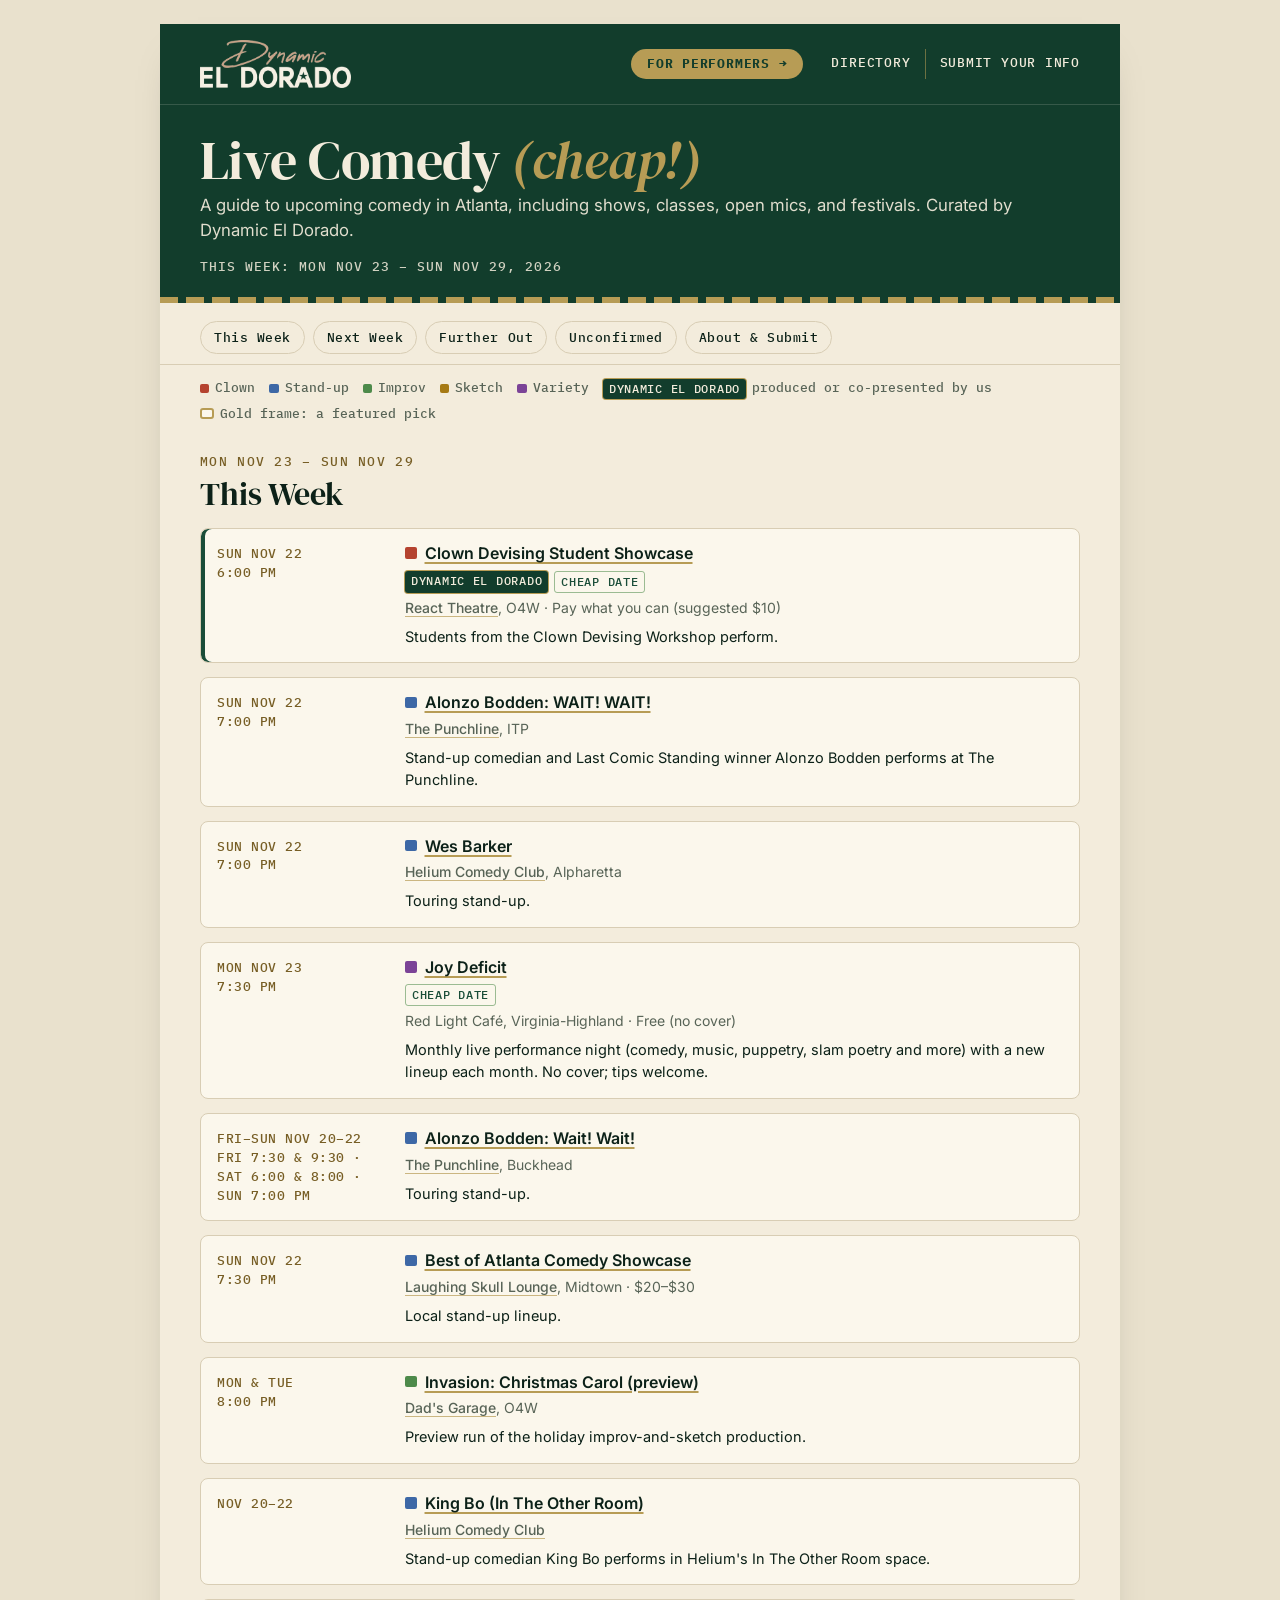
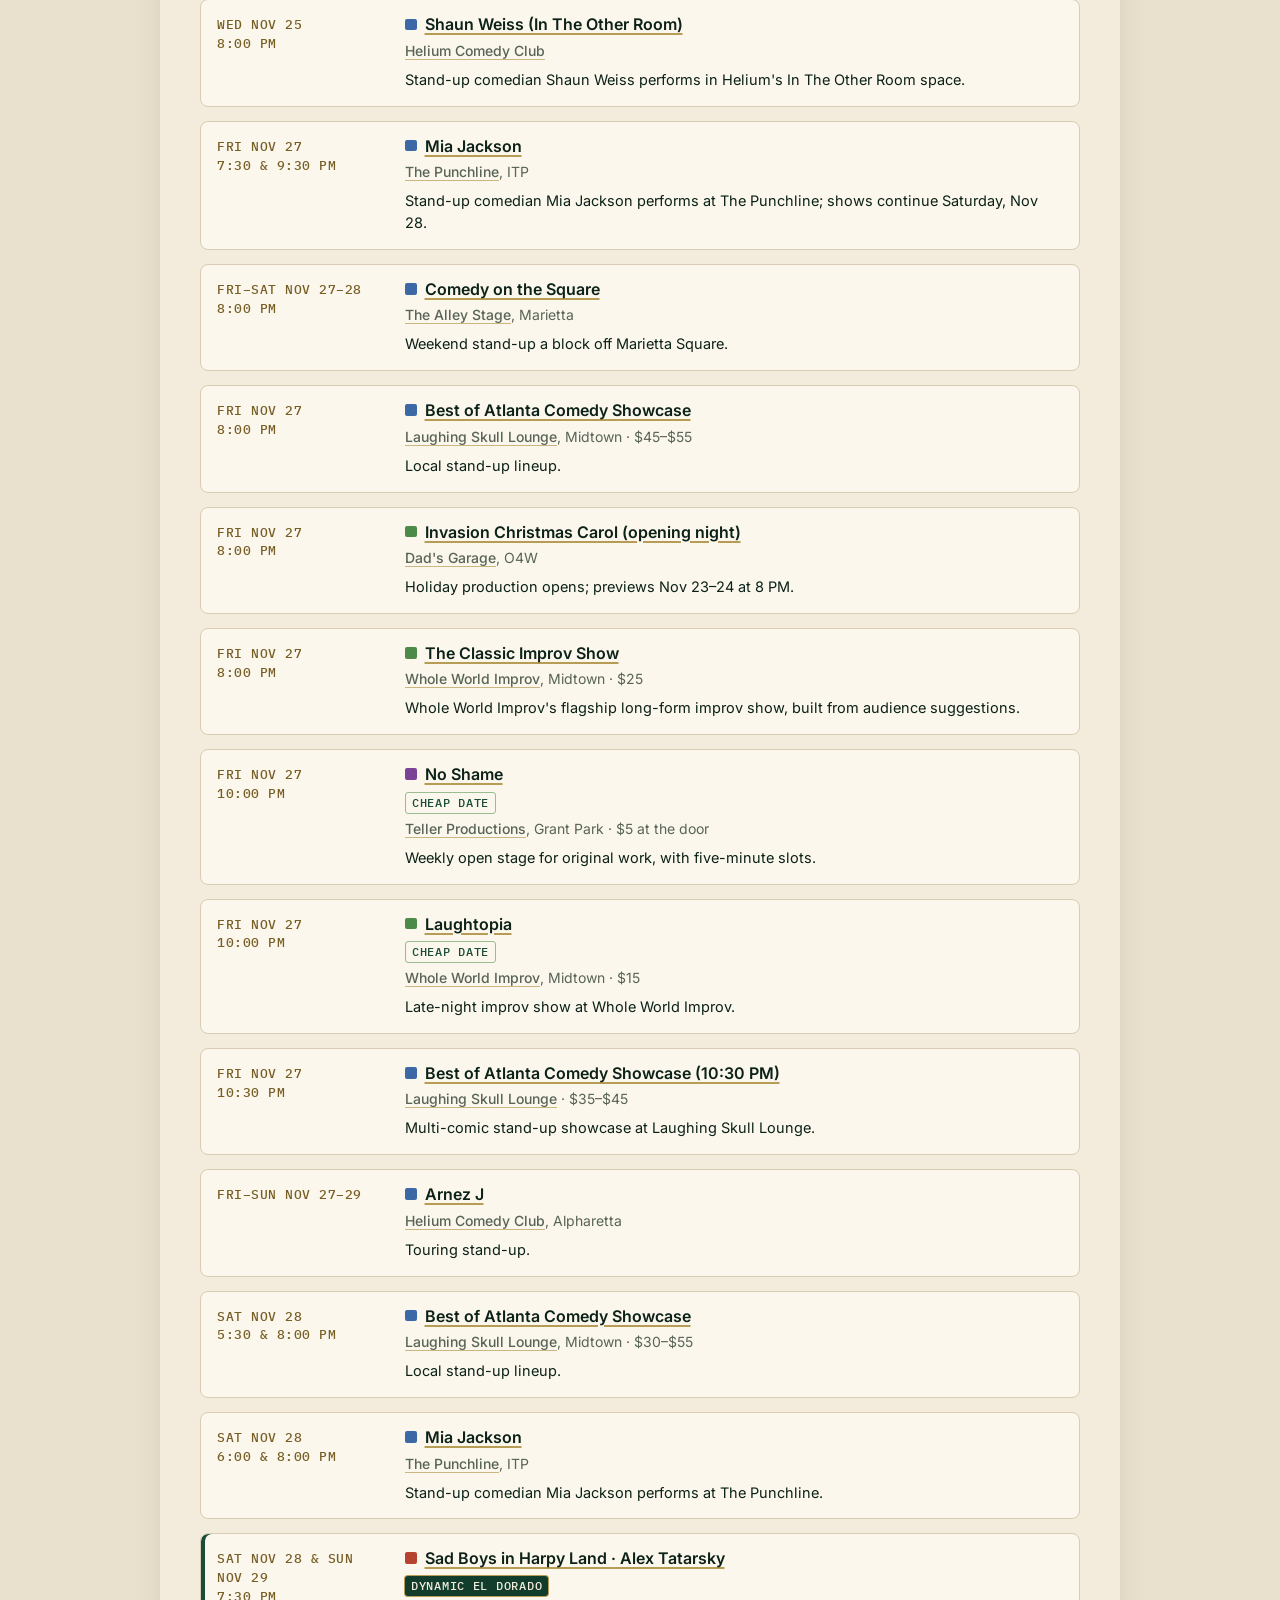
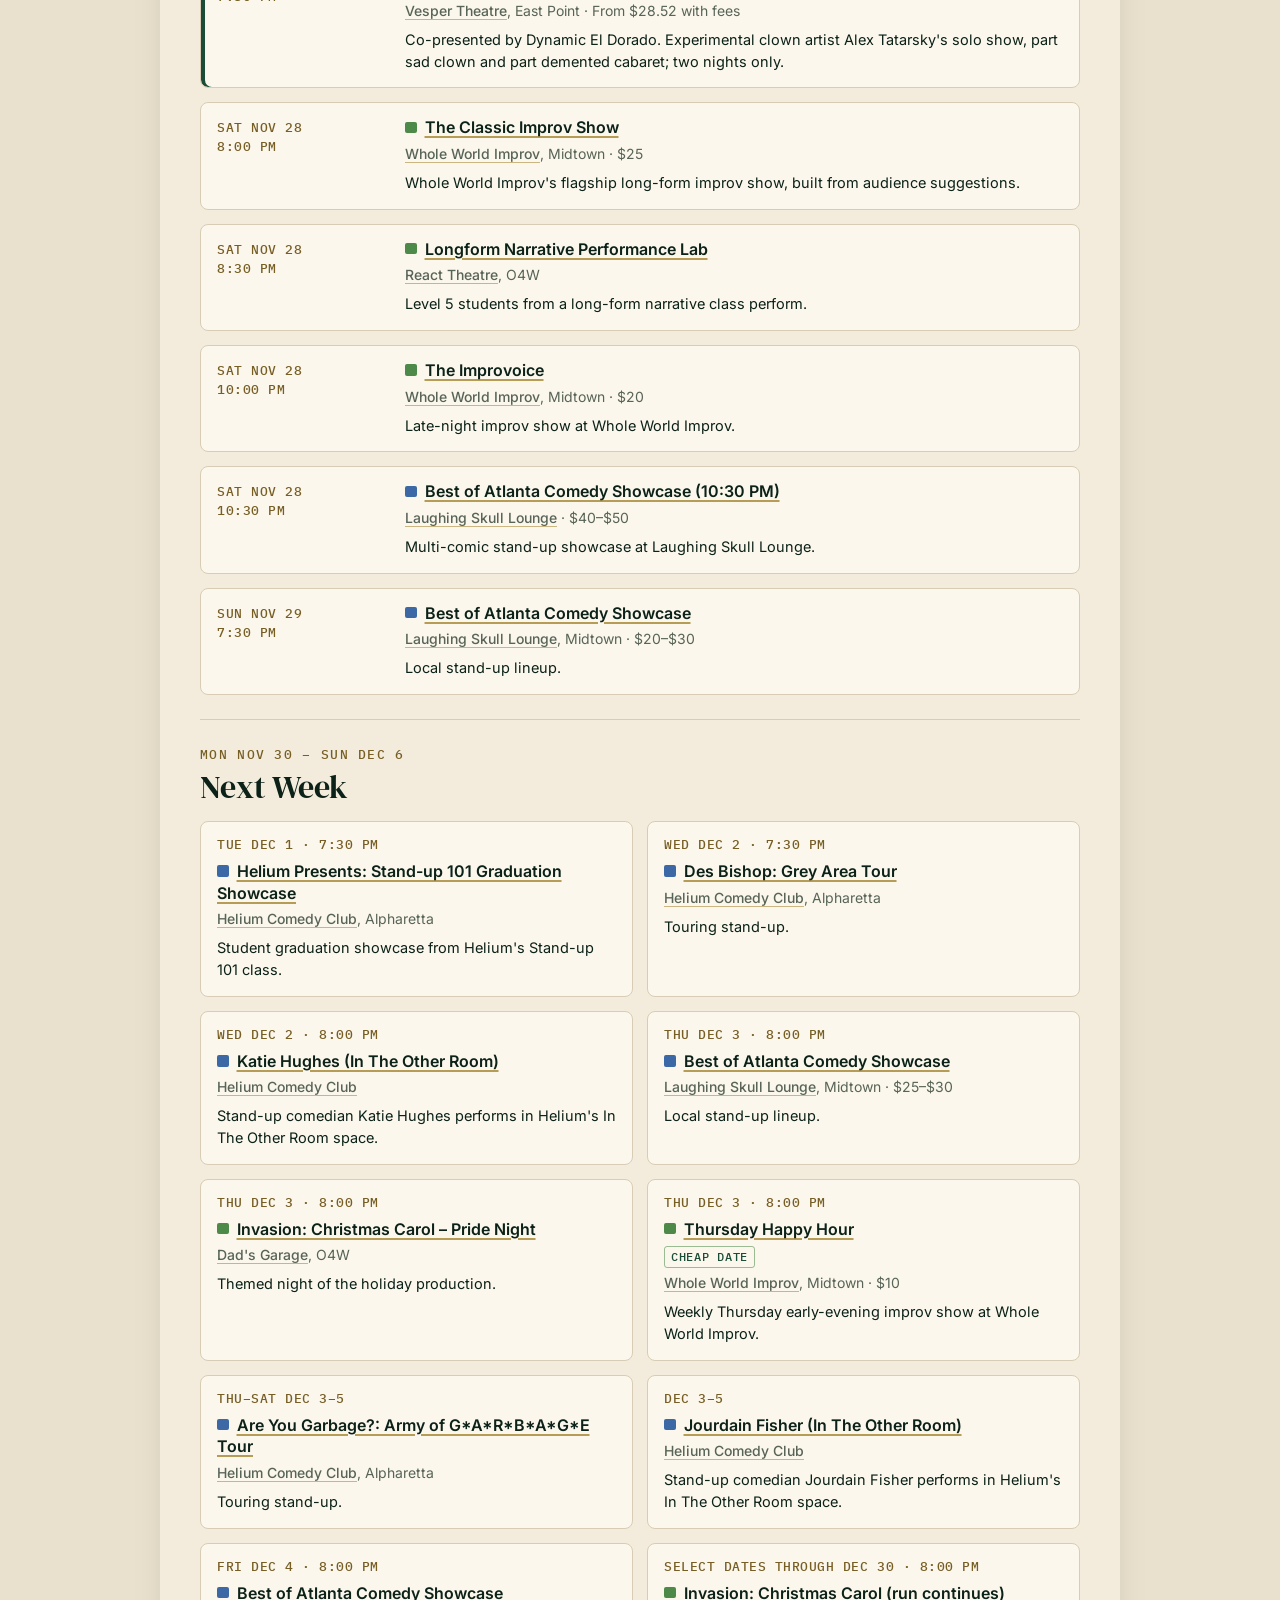
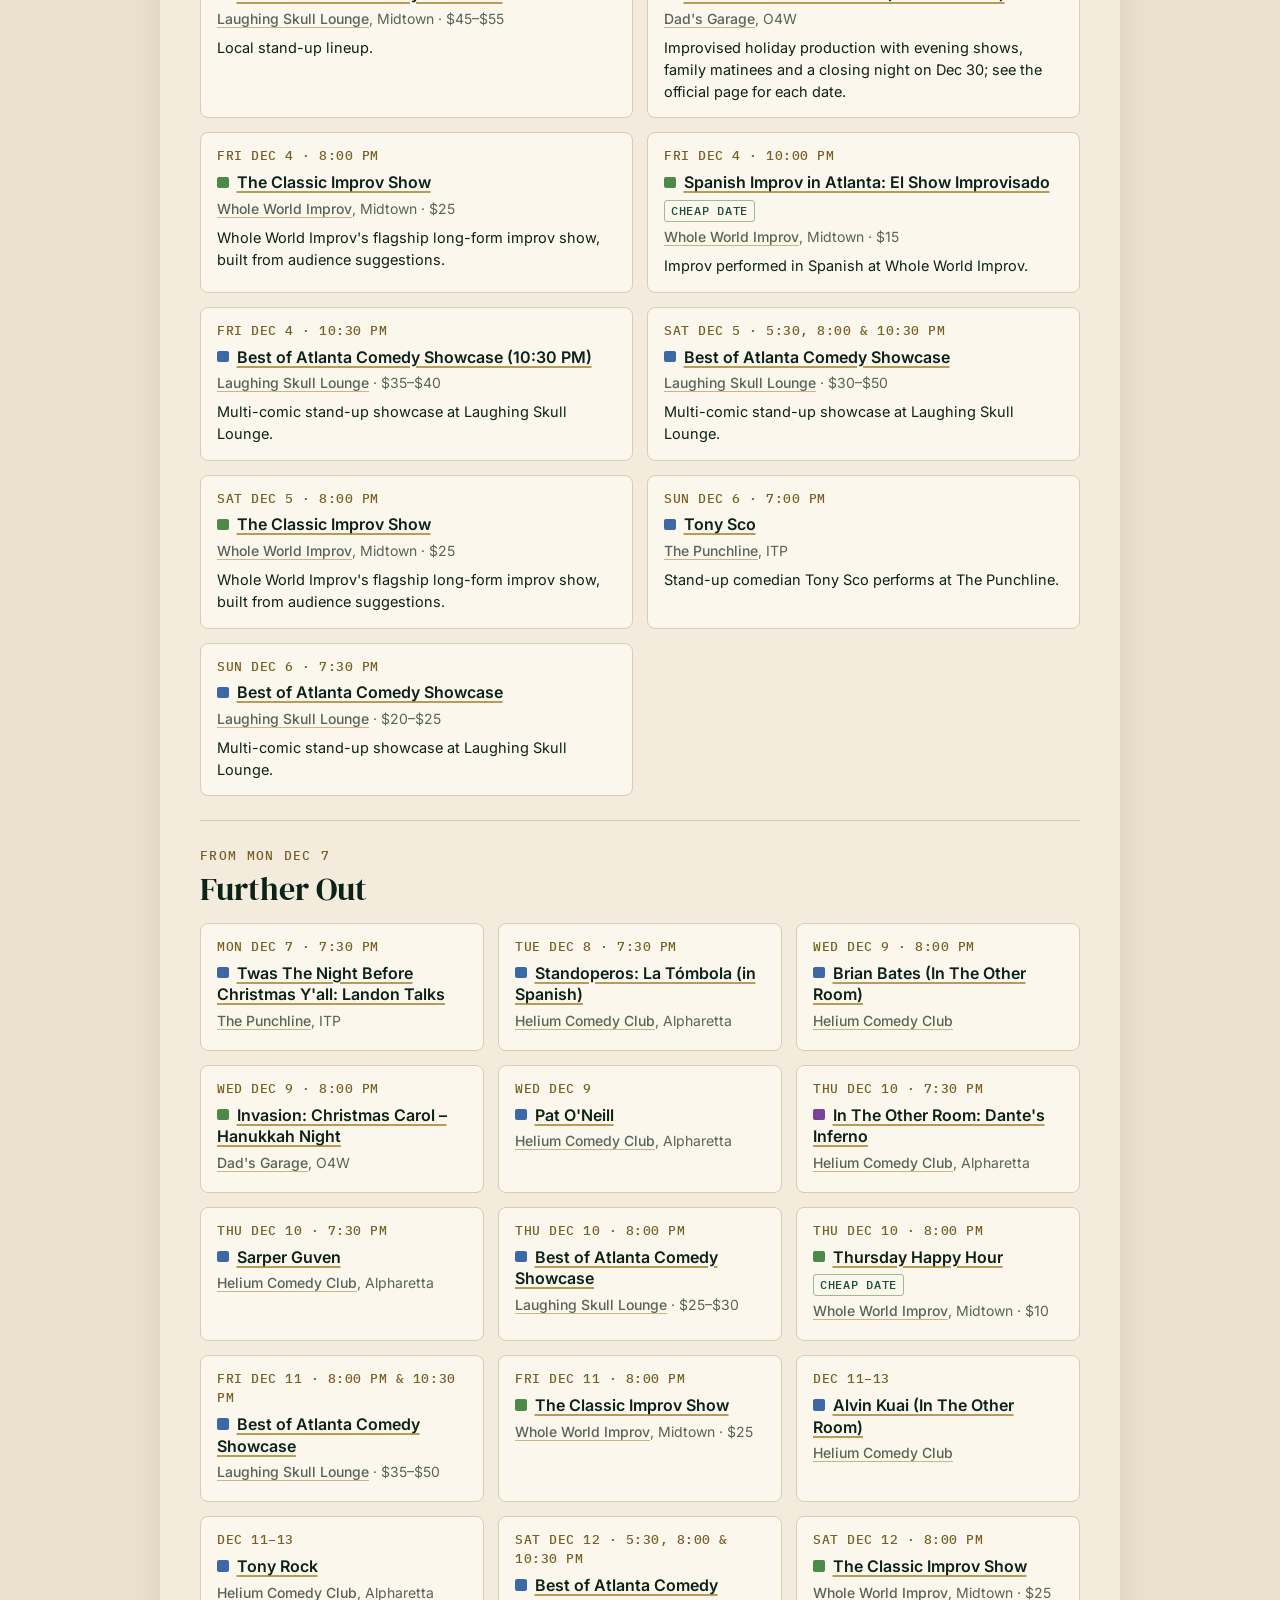
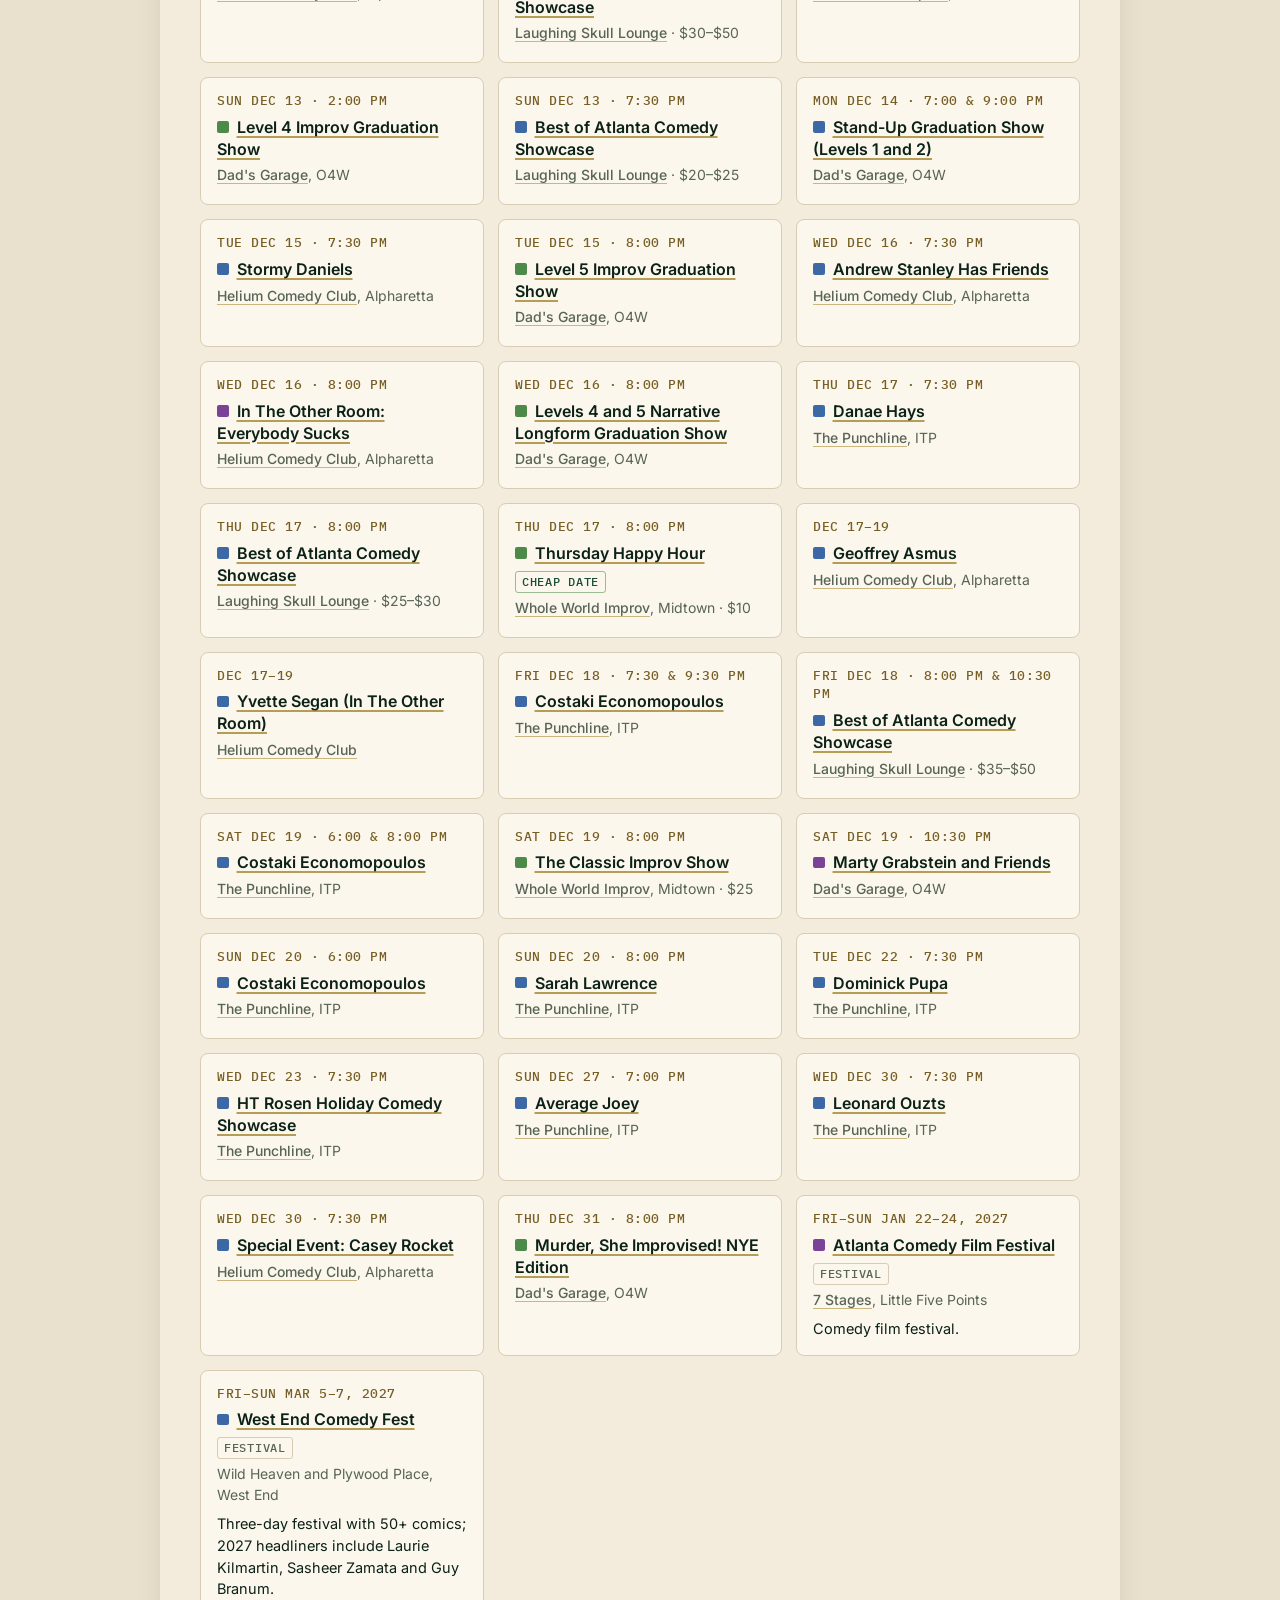
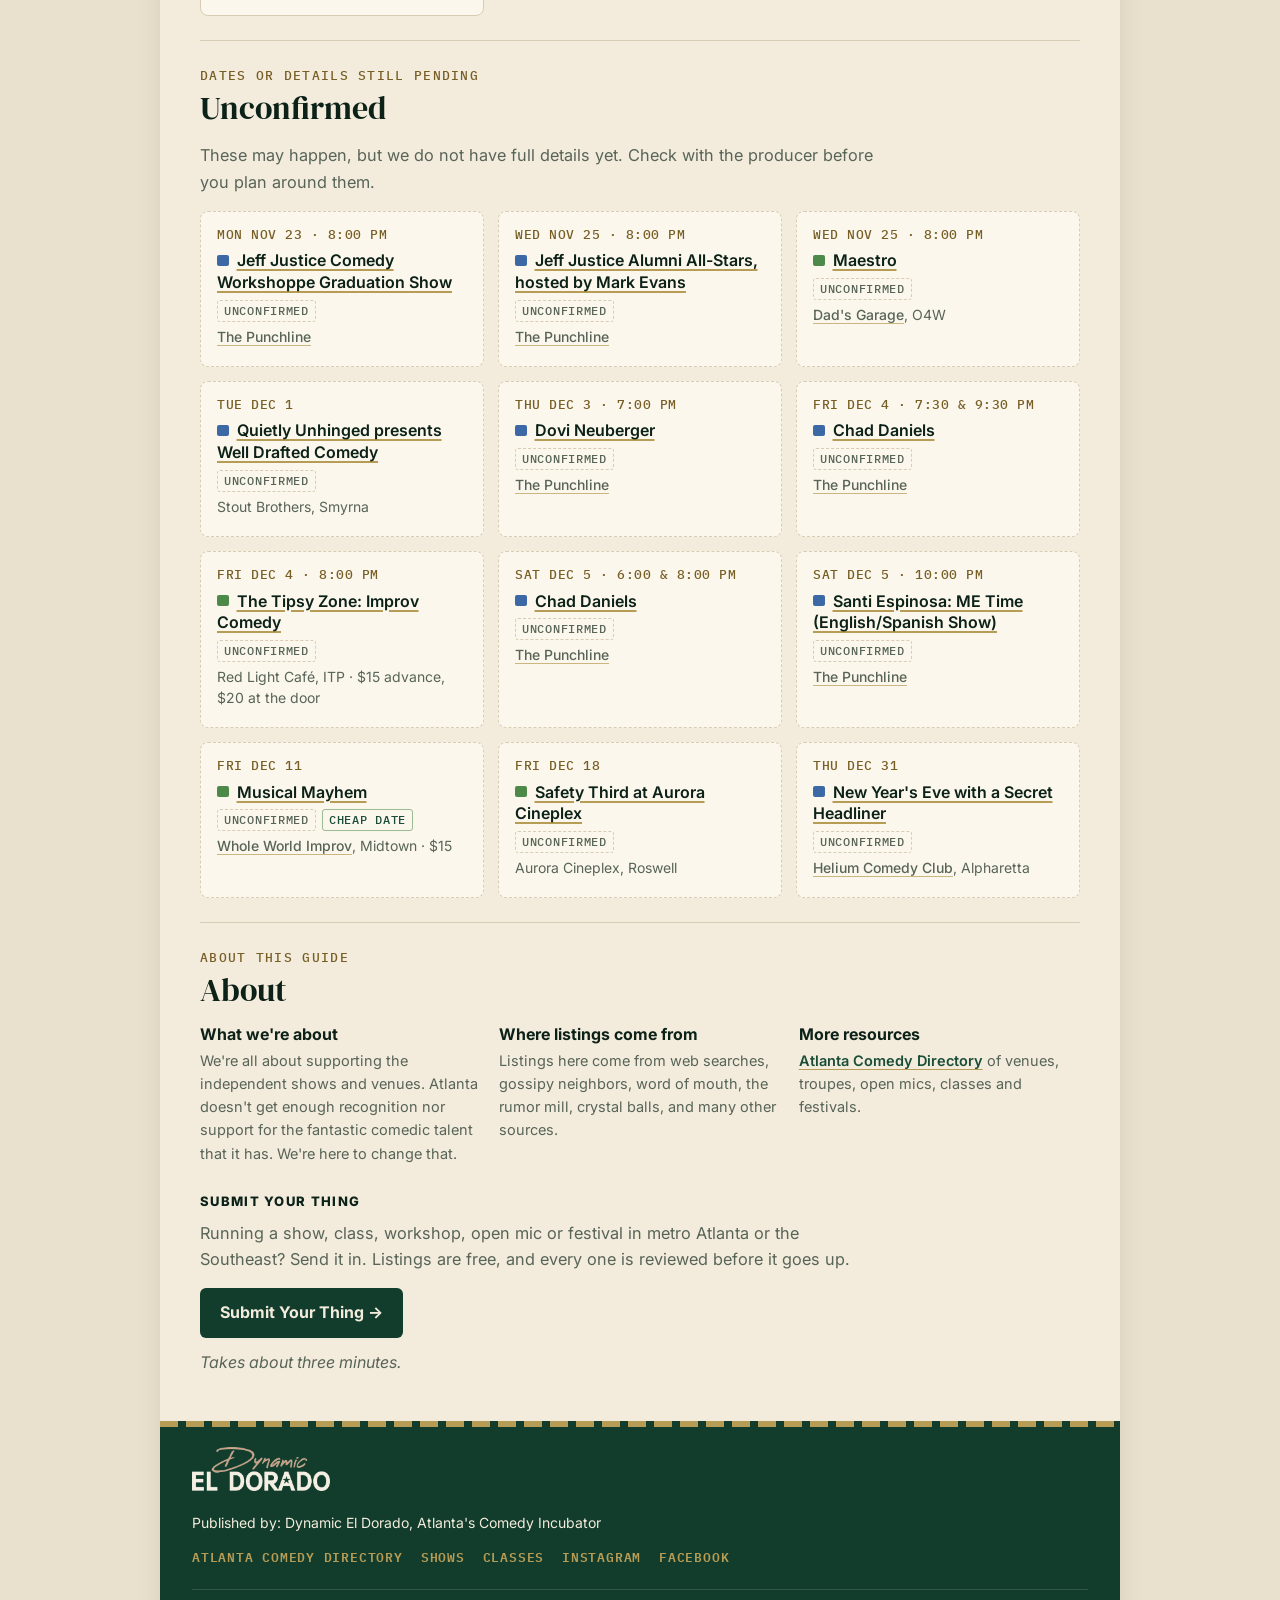
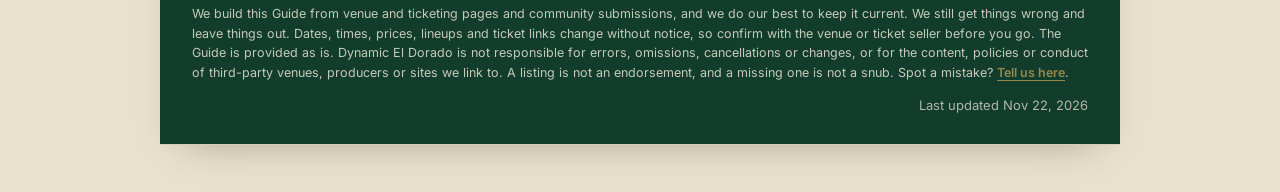
==== commit 789aafa9: "Robot publish 2026-11-22" ====
--- a/index.html
+++ b/index.html
@@ -338,7 +338,7 @@
   <header class="mast">
     <h1>Live Comedy <em>(cheap!)</em></h1>
     <p class="sub">A guide to upcoming comedy in Atlanta, including shows, classes, open mics, and festivals. Curated by Dynamic El Dorado.</p>
-    <div class="issue"><span>This week: Sat Nov 21 – Sun Nov 22, 2026</span></div>
+    <div class="issue"><span>This week: Mon Nov 23 – Sun Nov 29, 2026</span></div>
   </header>
   <div class="content">
     <nav class="toc" aria-label="Sections"><a href="#thisweek">This Week</a><a href="#nextweek">Next Week</a><a href="#furtherout">Further Out</a><a href="#unconfirmed">Unconfirmed</a><a href="#about">About &amp; Submit</a></nav>
@@ -349,38 +349,18 @@
     </div>
 
 <section id="thisweek">
-<p class="eyebrow">Sat Nov 21 – Sun Nov 22</p>
+<p class="eyebrow">Mon Nov 23 – Sun Nov 29</p>
 <h2>This Week</h2>
 
 <div class="grid c1">
-<article class="ev"><div class="evb"><p class="when">Sat Nov 21<span class="t">4:00 PM</span></p><h4><i class="sq stand" role="img" aria-label="Stand-up" title="Stand-up"></i><a href="https://atlanta.heliumcomedy.com/events/142193">Pinky Patel</a></h4><p class="where"><a href="https://atlanta.heliumcomedy.com">Helium Comedy Club</a>, Alpharetta</p><p class="desc">Touring stand-up.</p></div></article>
-<article class="ev"><div class="evb"><p class="when">Sat Nov 21<span class="t">5:30 &amp; 8:00 PM</span></p><h4><i class="sq stand" role="img" aria-label="Stand-up" title="Stand-up"></i><a href="https://laughingskulllounge.com/event/best-of-atlanta-comedy-showcase-saturday-november-21-2026-at-800pm/">Best of Atlanta Comedy Showcase</a></h4><p class="where"><a href="https://www.laughingskulllounge.com">Laughing Skull Lounge</a>, Midtown · $30–$55</p><p class="desc">Local stand-up lineup.</p></div></article>
-<article class="ev"><div class="evb"><p class="when">Sat Nov 21<span class="t">6:00 &amp; 8:00 PM</span></p><h4><i class="sq stand" role="img" aria-label="Stand-up" title="Stand-up"></i><a href="https://www.punchline.com/comic/?id=6910&amp;comic=Alonzo%20Bodden:%20WAIT!%20WAIT!%20-%20Last%20Comic%20Standing%20Winner&amp;source=events">Alonzo Bodden: WAIT! WAIT!</a></h4><p class="where"><a href="https://www.punchline.com">The Punchline</a>, ITP</p><p class="desc">Stand-up comedian and Last Comic Standing winner Alonzo Bodden performs at The Punchline.</p></div></article>
-<article class="ev"><div class="evb"><p class="when">Fri–Sun Nov 20–22<span class="t">Fri 7:30 &amp; 9:30 · Sat 6:00 &amp; 8:00 · Sun 7:00 PM</span></p><h4><i class="sq stand" role="img" aria-label="Stand-up" title="Stand-up"></i><a href="https://www.punchline.com/event/alonzo-bodden-wait-wait-last-comic-standing-winner-13306/">Alonzo Bodden: Wait! Wait!</a></h4><p class="where"><a href="https://www.punchline.com">The Punchline</a>, Buckhead</p><p class="desc">Touring stand-up.</p></div></article>
-<article class="ev"><div class="evb"><p class="when">Thu–Sat Nov 19–21<span class="t">Thu 7:30 · Fri 7:00 &amp; 9:15 · Sat 7:00 &amp; 9:30 PM</span></p><h4><i class="sq stand" role="img" aria-label="Stand-up" title="Stand-up"></i><a href="https://atlanta.heliumcomedy.com/events/141033">Matthew Broussard</a></h4><p class="where"><a href="https://atlanta.heliumcomedy.com">Helium Comedy Club</a>, Alpharetta</p><p class="desc">Touring stand-up.</p></div></article>
-<article class="ev"><div class="evb"><p class="when">Fri–Sat Nov 20–21<span class="t">8:00 PM</span></p><h4><i class="sq stand" role="img" aria-label="Stand-up" title="Stand-up"></i><a href="https://www.alleystage.org/shows/388112">Comedy on the Square</a></h4><p class="where"><a href="https://www.alleystage.org">The Alley Stage</a>, Marietta</p><p class="desc">Weekend stand-up a block off Marietta Square.</p></div></article>
-<article class="ev"><div class="evb"><p class="when">Sat Nov 21<span class="t">8:00 PM</span></p><h4><i class="sq impro" role="img" aria-label="Improv" title="Improv"></i><a href="https://www.dadsgarage.com/shows">Ed, Tom &amp; Rueben</a></h4><p class="where"><a href="https://www.dadsgarage.com">Dad&#x27;s Garage</a>, O4W</p><p class="desc">Ed Morgan, Tom Rittenhouse and Rueben Medina of the Dad&#x27;s Garage ensemble try new formats.</p></div></article>
-<article class="ev"><div class="evb"><p class="when">Sat Nov 21<span class="t">8:00 PM</span></p><h4><i class="sq impro" role="img" aria-label="Improv" title="Improv"></i><a href="https://ci.ovationtix.com/36156/production/1070722">The Classic Improv Show</a></h4><p class="where"><a href="https://www.wholeworldtheatre.com">Whole World Improv</a>, Midtown · $25</p><p class="desc">Whole World Improv&#x27;s flagship long-form improv show, built from audience suggestions.</p></div></article>
-<article class="ev"><div class="evb"><p class="when">Sat Nov 21<span class="t">8:30 PM</span></p><h4><i class="sq impro" role="img" aria-label="Improv" title="Improv"></i><a href="https://www.dadsgarage.com/react-calendar">Longform Narrative Performance Lab</a></h4><p class="where"><a href="https://www.dadsgarage.com/react-calendar">React Theatre</a>, O4W</p><p class="desc">Level 5 students from a long-form narrative class perform.</p></div></article>
-<article class="ev"><div class="evb"><p class="when">Sat Nov 21<span class="t">10:00 PM</span></p><h4><i class="sq impro" role="img" aria-label="Improv" title="Improv"></i><a href="https://www.dadsgarage.com/shows">Narsty!</a></h4><p class="where"><a href="https://www.dadsgarage.com">Dad&#x27;s Garage</a>, O4W</p><p class="desc">Long-form improv built from audience members&#x27; lives and interests.</p></div></article>
-<article class="ev"><div class="evb"><p class="when">Sat Nov 21<span class="t">10:00 PM</span></p><h4><i class="sq impro" role="img" aria-label="Improv" title="Improv"></i><a href="https://ci.ovationtix.com/36156/production/1295277">The Improvoice</a></h4><p class="where"><a href="https://www.wholeworldtheatre.com">Whole World Improv</a>, Midtown · $20</p><p class="desc">Late-night improv show at Whole World Improv.</p></div></article>
-<article class="ev"><div class="evb"><p class="when">Sat Nov 21<span class="t">10:30 PM</span></p><h4><i class="sq stand" role="img" aria-label="Stand-up" title="Stand-up"></i><a href="https://laughingskulllounge.com/event/best-of-atlanta-comedy-showcase-saturday-november-21-2026-at-1030pm/">Best of Atlanta Comedy Showcase (10:30 PM)</a></h4><p class="where"><a href="https://www.laughingskulllounge.com">Laughing Skull Lounge</a> · $40–$50</p><p class="desc">Multi-comic stand-up showcase at Laughing Skull Lounge.</p></div></article>
-<article class="ev"><div class="evb"><p class="when">Nov 20–21</p><h4><i class="sq stand" role="img" aria-label="Stand-up" title="Stand-up"></i><a href="https://atlanta.heliumcomedy.com/events/142165">Jessica Michelle Singleton, hosted by Emily Holden</a></h4><p class="where">Helium Comedy Club (In The Other Room), OTP</p><p class="desc">Stand-up show at Helium Comedy Club in Alpharetta, hosted by Emily Holden.</p></div></article>
-<article class="ev"><div class="evb"><p class="when">Nov 20–22</p><h4><i class="sq stand" role="img" aria-label="Stand-up" title="Stand-up"></i><a href="https://atlanta.heliumcomedy.com/events/141339">King Bo (In The Other Room)</a></h4><p class="where"><a href="https://atlanta.heliumcomedy.com">Helium Comedy Club</a></p><p class="desc">Stand-up comedian King Bo performs in Helium&#x27;s In The Other Room space.</p></div></article>
 <article class="ev ded"><div class="evb"><p class="when">Sun Nov 22<span class="t">6:00 PM</span></p><h4><i class="sq clown" role="img" aria-label="Clown" title="Clown"></i><a href="https://www.crowdwork.com/e/student-showcase-clown-devising-workshop">Clown Devising Student Showcase</a></h4><p class="chips"><span class="tier ded">Dynamic El Dorado</span> <span class="chip cheap">Cheap date</span></p><p class="where"><a href="https://www.dadsgarage.com/react-calendar">React Theatre</a>, O4W · Pay what you can (suggested $10)</p><p class="desc">Students from the Clown Devising Workshop perform.</p></div></article>
 <article class="ev"><div class="evb"><p class="when">Sun Nov 22<span class="t">7:00 PM</span></p><h4><i class="sq stand" role="img" aria-label="Stand-up" title="Stand-up"></i><a href="https://www.punchline.com/comic/?id=6910&amp;comic=Alonzo%20Bodden:%20WAIT!%20WAIT!%20-%20Last%20Comic%20Standing%20Winner&amp;source=events">Alonzo Bodden: WAIT! WAIT!</a></h4><p class="where"><a href="https://www.punchline.com">The Punchline</a>, ITP</p><p class="desc">Stand-up comedian and Last Comic Standing winner Alonzo Bodden performs at The Punchline.</p></div></article>
 <article class="ev"><div class="evb"><p class="when">Sun Nov 22<span class="t">7:00 PM</span></p><h4><i class="sq stand" role="img" aria-label="Stand-up" title="Stand-up"></i><a href="https://atlanta.heliumcomedy.com/events/141847">Wes Barker</a></h4><p class="where"><a href="https://atlanta.heliumcomedy.com">Helium Comedy Club</a>, Alpharetta</p><p class="desc">Touring stand-up.</p></div></article>
+<article class="ev"><div class="evb"><p class="when">Mon Nov 23<span class="t">7:30 PM</span></p><h4><i class="sq var" role="img" aria-label="Variety" title="Variety"></i><a href="https://redlightcafe.com/events/joy-deficit-monthly-live-performance-event-nov-23-2026">Joy Deficit</a></h4><p class="chips"><span class="chip cheap">Cheap date</span></p><p class="where">Red Light Café, Virginia-Highland · Free (no cover)</p><p class="desc">Monthly live performance night (comedy, music, puppetry, slam poetry and more) with a new lineup each month. No cover; tips welcome.</p></div></article>
+<article class="ev"><div class="evb"><p class="when">Fri–Sun Nov 20–22<span class="t">Fri 7:30 &amp; 9:30 · Sat 6:00 &amp; 8:00 · Sun 7:00 PM</span></p><h4><i class="sq stand" role="img" aria-label="Stand-up" title="Stand-up"></i><a href="https://www.punchline.com/event/alonzo-bodden-wait-wait-last-comic-standing-winner-13306/">Alonzo Bodden: Wait! Wait!</a></h4><p class="where"><a href="https://www.punchline.com">The Punchline</a>, Buckhead</p><p class="desc">Touring stand-up.</p></div></article>
 <article class="ev"><div class="evb"><p class="when">Sun Nov 22<span class="t">7:30 PM</span></p><h4><i class="sq stand" role="img" aria-label="Stand-up" title="Stand-up"></i><a href="https://laughingskulllounge.com/event/best-of-atlanta-comedy-showcase-sunday-november-22-2026-at-730pm/">Best of Atlanta Comedy Showcase</a></h4><p class="where"><a href="https://www.laughingskulllounge.com">Laughing Skull Lounge</a>, Midtown · $20–$30</p><p class="desc">Local stand-up lineup.</p></div></article>
-</div>
-</section>
-
-<section id="nextweek">
-<p class="eyebrow">Mon Nov 23 – Sun Nov 29</p>
-<h2>Next Week</h2>
-
-<div class="grid c2">
-<article class="ev"><div class="evb"><p class="when">Mon Nov 23<span class="t">7:30 PM</span></p><h4><i class="sq var" role="img" aria-label="Variety" title="Variety"></i><a href="https://redlightcafe.com/events/joy-deficit-monthly-live-performance-event-nov-23-2026">Joy Deficit</a></h4><p class="chips"><span class="chip cheap">Cheap date</span></p><p class="where">Red Light Café, Virginia-Highland · Free (no cover)</p><p class="desc">Monthly live performance night (comedy, music, puppetry, slam poetry and more) with a new lineup each month. No cover; tips welcome.</p></div></article>
 <article class="ev"><div class="evb"><p class="when">Mon &amp; Tue<span class="t">8:00 PM</span></p><h4><i class="sq impro" role="img" aria-label="Improv" title="Improv"></i><a href="https://www.dadsgarage.com/shows">Invasion: Christmas Carol (preview)</a></h4><p class="where"><a href="https://www.dadsgarage.com">Dad&#x27;s Garage</a>, O4W</p><p class="desc">Preview run of the holiday improv-and-sketch production.</p></div></article>
+<article class="ev"><div class="evb"><p class="when">Nov 20–22</p><h4><i class="sq stand" role="img" aria-label="Stand-up" title="Stand-up"></i><a href="https://atlanta.heliumcomedy.com/events/141339">King Bo (In The Other Room)</a></h4><p class="where"><a href="https://atlanta.heliumcomedy.com">Helium Comedy Club</a></p><p class="desc">Stand-up comedian King Bo performs in Helium&#x27;s In The Other Room space.</p></div></article>
 <article class="ev"><div class="evb"><p class="when">Wed Nov 25<span class="t">8:00 PM</span></p><h4><i class="sq stand" role="img" aria-label="Stand-up" title="Stand-up"></i><a href="https://atlanta.heliumcomedy.com/events/144338">Shaun Weiss (In The Other Room)</a></h4><p class="where"><a href="https://atlanta.heliumcomedy.com">Helium Comedy Club</a></p><p class="desc">Stand-up comedian Shaun Weiss performs in Helium&#x27;s In The Other Room space.</p></div></article>
 <article class="ev"><div class="evb"><p class="when">Fri Nov 27<span class="t">7:30 &amp; 9:30 PM</span></p><h4><i class="sq stand" role="img" aria-label="Stand-up" title="Stand-up"></i><a href="https://www.punchline.com/comic/?id=7002&amp;comic=Mia%20Jackson&amp;source=events">Mia Jackson</a></h4><p class="where"><a href="https://www.punchline.com">The Punchline</a>, ITP</p><p class="desc">Stand-up comedian Mia Jackson performs at The Punchline; shows continue Saturday, Nov 28.</p></div></article>
 <article class="ev"><div class="evb"><p class="when">Fri–Sat Nov 27–28<span class="t">8:00 PM</span></p><h4><i class="sq stand" role="img" aria-label="Stand-up" title="Stand-up"></i><a href="https://www.alleystage.org/shows/388114">Comedy on the Square</a></h4><p class="where"><a href="https://www.alleystage.org">The Alley Stage</a>, Marietta</p><p class="desc">Weekend stand-up a block off Marietta Square.</p></div></article>
@@ -402,28 +382,36 @@
 </div>
 </section>
 
+<section id="nextweek">
+<p class="eyebrow">Mon Nov 30 – Sun Dec 6</p>
+<h2>Next Week</h2>
+
+<div class="grid c2">
+<article class="ev"><div class="evb"><p class="when">Tue Dec 1<span class="t">7:30 PM</span></p><h4><i class="sq stand" role="img" aria-label="Stand-up" title="Stand-up"></i><a href="https://atlanta.heliumcomedy.com/events">Helium Presents: Stand-up 101 Graduation Showcase</a></h4><p class="where"><a href="https://atlanta.heliumcomedy.com">Helium Comedy Club</a>, Alpharetta</p><p class="desc">Student graduation showcase from Helium&#x27;s Stand-up 101 class.</p></div></article>
+<article class="ev"><div class="evb"><p class="when">Wed Dec 2<span class="t">7:30 PM</span></p><h4><i class="sq stand" role="img" aria-label="Stand-up" title="Stand-up"></i><a href="https://atlanta.heliumcomedy.com/events/139944">Des Bishop: Grey Area Tour</a></h4><p class="where"><a href="https://atlanta.heliumcomedy.com">Helium Comedy Club</a>, Alpharetta</p><p class="desc">Touring stand-up.</p></div></article>
+<article class="ev"><div class="evb"><p class="when">Wed Dec 2<span class="t">8:00 PM</span></p><h4><i class="sq stand" role="img" aria-label="Stand-up" title="Stand-up"></i><a href="https://atlanta.heliumcomedy.com/events/145472">Katie Hughes (In The Other Room)</a></h4><p class="where"><a href="https://atlanta.heliumcomedy.com">Helium Comedy Club</a></p><p class="desc">Stand-up comedian Katie Hughes performs in Helium&#x27;s In The Other Room space.</p></div></article>
+<article class="ev"><div class="evb"><p class="when">Thu Dec 3<span class="t">8:00 PM</span></p><h4><i class="sq stand" role="img" aria-label="Stand-up" title="Stand-up"></i><a href="https://laughingskulllounge.com/event/best-of-atlanta-comedy-showcase-thursday-december-3-2026-at-800pm/">Best of Atlanta Comedy Showcase</a></h4><p class="where"><a href="https://www.laughingskulllounge.com">Laughing Skull Lounge</a>, Midtown · $25–$30</p><p class="desc">Local stand-up lineup.</p></div></article>
+<article class="ev"><div class="evb"><p class="when">Thu Dec 3<span class="t">8:00 PM</span></p><h4><i class="sq impro" role="img" aria-label="Improv" title="Improv"></i><a href="https://www.dadsgarage.com/shows">Invasion: Christmas Carol – Pride Night</a></h4><p class="where"><a href="https://www.dadsgarage.com">Dad&#x27;s Garage</a>, O4W</p><p class="desc">Themed night of the holiday production.</p></div></article>
+<article class="ev"><div class="evb"><p class="when">Thu Dec 3<span class="t">8:00 PM</span></p><h4><i class="sq impro" role="img" aria-label="Improv" title="Improv"></i><a href="https://ci.ovationtix.com/36156/production/1176932">Thursday Happy Hour</a></h4><p class="chips"><span class="chip cheap">Cheap date</span></p><p class="where"><a href="https://www.wholeworldtheatre.com">Whole World Improv</a>, Midtown · $10</p><p class="desc">Weekly Thursday early-evening improv show at Whole World Improv.</p></div></article>
+<article class="ev"><div class="evb"><p class="when">Thu–Sat Dec 3–5</p><h4><i class="sq stand" role="img" aria-label="Stand-up" title="Stand-up"></i><a href="https://atlanta.heliumcomedy.com/events/142938">Are You Garbage?: Army of G*A*R*B*A*G*E Tour</a></h4><p class="where"><a href="https://atlanta.heliumcomedy.com">Helium Comedy Club</a>, Alpharetta</p><p class="desc">Touring stand-up.</p></div></article>
+<article class="ev"><div class="evb"><p class="when">Dec 3–5</p><h4><i class="sq stand" role="img" aria-label="Stand-up" title="Stand-up"></i><a href="https://atlanta.heliumcomedy.com/events/136989">Jourdain Fisher (In The Other Room)</a></h4><p class="where"><a href="https://atlanta.heliumcomedy.com">Helium Comedy Club</a></p><p class="desc">Stand-up comedian Jourdain Fisher performs in Helium&#x27;s In The Other Room space.</p></div></article>
+<article class="ev"><div class="evb"><p class="when">Fri Dec 4<span class="t">8:00 PM</span></p><h4><i class="sq stand" role="img" aria-label="Stand-up" title="Stand-up"></i><a href="https://laughingskulllounge.com/event/best-of-atlanta-comedy-showcase-friday-december-4-2026-at-800pm/">Best of Atlanta Comedy Showcase</a></h4><p class="where"><a href="https://www.laughingskulllounge.com">Laughing Skull Lounge</a>, Midtown · $45–$55</p><p class="desc">Local stand-up lineup.</p></div></article>
+<article class="ev"><div class="evb"><p class="when">Select dates through Dec 30<span class="t">8:00 PM</span></p><h4><i class="sq impro" role="img" aria-label="Improv" title="Improv"></i><a href="https://www.dadsgarage.com/shows">Invasion: Christmas Carol (run continues)</a></h4><p class="where"><a href="https://www.dadsgarage.com">Dad&#x27;s Garage</a>, O4W</p><p class="desc">Improvised holiday production with evening shows, family matinees and a closing night on Dec 30; see the official page for each date.</p></div></article>
+<article class="ev"><div class="evb"><p class="when">Fri Dec 4<span class="t">8:00 PM</span></p><h4><i class="sq impro" role="img" aria-label="Improv" title="Improv"></i><a href="https://ci.ovationtix.com/36156/production/1070722">The Classic Improv Show</a></h4><p class="where"><a href="https://www.wholeworldtheatre.com">Whole World Improv</a>, Midtown · $25</p><p class="desc">Whole World Improv&#x27;s flagship long-form improv show, built from audience suggestions.</p></div></article>
+<article class="ev"><div class="evb"><p class="when">Fri Dec 4<span class="t">10:00 PM</span></p><h4><i class="sq impro" role="img" aria-label="Improv" title="Improv"></i><a href="https://ci.ovationtix.com/36156/production/1242261">Spanish Improv in Atlanta: El Show Improvisado</a></h4><p class="chips"><span class="chip cheap">Cheap date</span></p><p class="where"><a href="https://www.wholeworldtheatre.com">Whole World Improv</a>, Midtown · $15</p><p class="desc">Improv performed in Spanish at Whole World Improv.</p></div></article>
+<article class="ev"><div class="evb"><p class="when">Fri Dec 4<span class="t">10:30 PM</span></p><h4><i class="sq stand" role="img" aria-label="Stand-up" title="Stand-up"></i><a href="https://laughingskulllounge.com/event/best-of-atlanta-comedy-showcase-friday-december-4-2026-at-1030pm/">Best of Atlanta Comedy Showcase (10:30 PM)</a></h4><p class="where"><a href="https://www.laughingskulllounge.com">Laughing Skull Lounge</a> · $35–$40</p><p class="desc">Multi-comic stand-up showcase at Laughing Skull Lounge.</p></div></article>
+<article class="ev"><div class="evb"><p class="when">Sat Dec 5<span class="t">5:30, 8:00 &amp; 10:30 PM</span></p><h4><i class="sq stand" role="img" aria-label="Stand-up" title="Stand-up"></i><a href="https://laughingskulllounge.com/event/best-of-atlanta-comedy-showcase-saturday-december-5-2026-at-800pm/">Best of Atlanta Comedy Showcase</a></h4><p class="where"><a href="https://www.laughingskulllounge.com">Laughing Skull Lounge</a> · $30–$50</p><p class="desc">Multi-comic stand-up showcase at Laughing Skull Lounge.</p></div></article>
+<article class="ev"><div class="evb"><p class="when">Sat Dec 5<span class="t">8:00 PM</span></p><h4><i class="sq impro" role="img" aria-label="Improv" title="Improv"></i><a href="https://ci.ovationtix.com/36156/production/1070722">The Classic Improv Show</a></h4><p class="where"><a href="https://www.wholeworldtheatre.com">Whole World Improv</a>, Midtown · $25</p><p class="desc">Whole World Improv&#x27;s flagship long-form improv show, built from audience suggestions.</p></div></article>
+<article class="ev"><div class="evb"><p class="when">Sun Dec 6<span class="t">7:00 PM</span></p><h4><i class="sq stand" role="img" aria-label="Stand-up" title="Stand-up"></i><a href="https://www.punchline.com/comic/?id=6963&amp;comic=Tony%20Sco&amp;source=events">Tony Sco</a></h4><p class="where"><a href="https://www.punchline.com">The Punchline</a>, ITP</p><p class="desc">Stand-up comedian Tony Sco performs at The Punchline.</p></div></article>
+<article class="ev"><div class="evb"><p class="when">Sun Dec 6<span class="t">7:30 PM</span></p><h4><i class="sq stand" role="img" aria-label="Stand-up" title="Stand-up"></i><a href="https://laughingskulllounge.com/event/best-of-atlanta-comedy-showcase-sunday-december-6-2026-at-730pm/">Best of Atlanta Comedy Showcase</a></h4><p class="where"><a href="https://www.laughingskulllounge.com">Laughing Skull Lounge</a> · $20–$25</p><p class="desc">Multi-comic stand-up showcase at Laughing Skull Lounge.</p></div></article>
+</div>
+</section>
+
 <section id="furtherout">
-<p class="eyebrow">From Mon Nov 30</p>
+<p class="eyebrow">From Mon Dec 7</p>
 <h2>Further Out</h2>
 
 <div class="grid c3">
-<article class="ev"><div class="evb"><p class="when">Tue Dec 1<span class="t">7:30 PM</span></p><h4><i class="sq stand" role="img" aria-label="Stand-up" title="Stand-up"></i><a href="https://atlanta.heliumcomedy.com/events">Helium Presents: Stand-up 101 Graduation Showcase</a></h4><p class="where"><a href="https://atlanta.heliumcomedy.com">Helium Comedy Club</a>, Alpharetta</p></div></article>
-<article class="ev"><div class="evb"><p class="when">Wed Dec 2<span class="t">7:30 PM</span></p><h4><i class="sq stand" role="img" aria-label="Stand-up" title="Stand-up"></i><a href="https://atlanta.heliumcomedy.com/events/139944">Des Bishop: Grey Area Tour</a></h4><p class="where"><a href="https://atlanta.heliumcomedy.com">Helium Comedy Club</a>, Alpharetta</p></div></article>
-<article class="ev"><div class="evb"><p class="when">Wed Dec 2<span class="t">8:00 PM</span></p><h4><i class="sq stand" role="img" aria-label="Stand-up" title="Stand-up"></i><a href="https://atlanta.heliumcomedy.com/events/145472">Katie Hughes (In The Other Room)</a></h4><p class="where"><a href="https://atlanta.heliumcomedy.com">Helium Comedy Club</a></p></div></article>
-<article class="ev"><div class="evb"><p class="when">Thu Dec 3<span class="t">8:00 PM</span></p><h4><i class="sq stand" role="img" aria-label="Stand-up" title="Stand-up"></i><a href="https://laughingskulllounge.com/event/best-of-atlanta-comedy-showcase-thursday-december-3-2026-at-800pm/">Best of Atlanta Comedy Showcase</a></h4><p class="where"><a href="https://www.laughingskulllounge.com">Laughing Skull Lounge</a>, Midtown · $25–$30</p></div></article>
-<article class="ev"><div class="evb"><p class="when">Thu Dec 3<span class="t">8:00 PM</span></p><h4><i class="sq impro" role="img" aria-label="Improv" title="Improv"></i><a href="https://www.dadsgarage.com/shows">Invasion: Christmas Carol – Pride Night</a></h4><p class="where"><a href="https://www.dadsgarage.com">Dad&#x27;s Garage</a>, O4W</p></div></article>
-<article class="ev"><div class="evb"><p class="when">Thu Dec 3<span class="t">8:00 PM</span></p><h4><i class="sq impro" role="img" aria-label="Improv" title="Improv"></i><a href="https://ci.ovationtix.com/36156/production/1176932">Thursday Happy Hour</a></h4><p class="chips"><span class="chip cheap">Cheap date</span></p><p class="where"><a href="https://www.wholeworldtheatre.com">Whole World Improv</a>, Midtown · $10</p></div></article>
-<article class="ev"><div class="evb"><p class="when">Thu–Sat Dec 3–5</p><h4><i class="sq stand" role="img" aria-label="Stand-up" title="Stand-up"></i><a href="https://atlanta.heliumcomedy.com/events/142938">Are You Garbage?: Army of G*A*R*B*A*G*E Tour</a></h4><p class="where"><a href="https://atlanta.heliumcomedy.com">Helium Comedy Club</a>, Alpharetta</p></div></article>
-<article class="ev"><div class="evb"><p class="when">Dec 3–5</p><h4><i class="sq stand" role="img" aria-label="Stand-up" title="Stand-up"></i><a href="https://atlanta.heliumcomedy.com/events/136989">Jourdain Fisher (In The Other Room)</a></h4><p class="where"><a href="https://atlanta.heliumcomedy.com">Helium Comedy Club</a></p></div></article>
-<article class="ev"><div class="evb"><p class="when">Fri Dec 4<span class="t">8:00 PM</span></p><h4><i class="sq stand" role="img" aria-label="Stand-up" title="Stand-up"></i><a href="https://laughingskulllounge.com/event/best-of-atlanta-comedy-showcase-friday-december-4-2026-at-800pm/">Best of Atlanta Comedy Showcase</a></h4><p class="where"><a href="https://www.laughingskulllounge.com">Laughing Skull Lounge</a>, Midtown · $45–$55</p></div></article>
-<article class="ev"><div class="evb"><p class="when">Select dates through Dec 30<span class="t">8:00 PM</span></p><h4><i class="sq impro" role="img" aria-label="Improv" title="Improv"></i><a href="https://www.dadsgarage.com/shows">Invasion: Christmas Carol (run continues)</a></h4><p class="where"><a href="https://www.dadsgarage.com">Dad&#x27;s Garage</a>, O4W</p></div></article>
-<article class="ev"><div class="evb"><p class="when">Fri Dec 4<span class="t">8:00 PM</span></p><h4><i class="sq impro" role="img" aria-label="Improv" title="Improv"></i><a href="https://ci.ovationtix.com/36156/production/1070722">The Classic Improv Show</a></h4><p class="where"><a href="https://www.wholeworldtheatre.com">Whole World Improv</a>, Midtown · $25</p></div></article>
-<article class="ev"><div class="evb"><p class="when">Fri Dec 4<span class="t">10:00 PM</span></p><h4><i class="sq impro" role="img" aria-label="Improv" title="Improv"></i><a href="https://ci.ovationtix.com/36156/production/1242261">Spanish Improv in Atlanta: El Show Improvisado</a></h4><p class="chips"><span class="chip cheap">Cheap date</span></p><p class="where"><a href="https://www.wholeworldtheatre.com">Whole World Improv</a>, Midtown · $15</p></div></article>
-<article class="ev"><div class="evb"><p class="when">Fri Dec 4<span class="t">10:30 PM</span></p><h4><i class="sq stand" role="img" aria-label="Stand-up" title="Stand-up"></i><a href="https://laughingskulllounge.com/event/best-of-atlanta-comedy-showcase-friday-december-4-2026-at-1030pm/">Best of Atlanta Comedy Showcase (10:30 PM)</a></h4><p class="where"><a href="https://www.laughingskulllounge.com">Laughing Skull Lounge</a> · $35–$40</p></div></article>
-<article class="ev"><div class="evb"><p class="when">Sat Dec 5<span class="t">5:30, 8:00 &amp; 10:30 PM</span></p><h4><i class="sq stand" role="img" aria-label="Stand-up" title="Stand-up"></i><a href="https://laughingskulllounge.com/event/best-of-atlanta-comedy-showcase-saturday-december-5-2026-at-800pm/">Best of Atlanta Comedy Showcase</a></h4><p class="where"><a href="https://www.laughingskulllounge.com">Laughing Skull Lounge</a> · $30–$50</p></div></article>
-<article class="ev"><div class="evb"><p class="when">Sat Dec 5<span class="t">8:00 PM</span></p><h4><i class="sq impro" role="img" aria-label="Improv" title="Improv"></i><a href="https://ci.ovationtix.com/36156/production/1070722">The Classic Improv Show</a></h4><p class="where"><a href="https://www.wholeworldtheatre.com">Whole World Improv</a>, Midtown · $25</p></div></article>
-<article class="ev"><div class="evb"><p class="when">Sun Dec 6<span class="t">7:00 PM</span></p><h4><i class="sq stand" role="img" aria-label="Stand-up" title="Stand-up"></i><a href="https://www.punchline.com/comic/?id=6963&amp;comic=Tony%20Sco&amp;source=events">Tony Sco</a></h4><p class="where"><a href="https://www.punchline.com">The Punchline</a>, ITP</p></div></article>
-<article class="ev"><div class="evb"><p class="when">Sun Dec 6<span class="t">7:30 PM</span></p><h4><i class="sq stand" role="img" aria-label="Stand-up" title="Stand-up"></i><a href="https://laughingskulllounge.com/event/best-of-atlanta-comedy-showcase-sunday-december-6-2026-at-730pm/">Best of Atlanta Comedy Showcase</a></h4><p class="where"><a href="https://www.laughingskulllounge.com">Laughing Skull Lounge</a> · $20–$25</p></div></article>
 <article class="ev"><div class="evb"><p class="when">Mon Dec 7<span class="t">7:30 PM</span></p><h4><i class="sq stand" role="img" aria-label="Stand-up" title="Stand-up"></i><a href="https://www.punchline.com/comic/?id=6982&amp;comic=Twas%20The%20Night%20Before%20Christmas%20Y%20All%20-%20Landon%20Talks&amp;source=events">Twas The Night Before Christmas Y&#x27;all: Landon Talks</a></h4><p class="where"><a href="https://www.punchline.com">The Punchline</a>, ITP</p></div></article>
 <article class="ev"><div class="evb"><p class="when">Tue Dec 8<span class="t">7:30 PM</span></p><h4><i class="sq stand" role="img" aria-label="Stand-up" title="Stand-up"></i><a href="https://atlanta.heliumcomedy.com/events/142940">Standoperos: La Tómbola (in Spanish)</a></h4><p class="where"><a href="https://atlanta.heliumcomedy.com">Helium Comedy Club</a>, Alpharetta</p></div></article>
 <article class="ev"><div class="evb"><p class="when">Wed Dec 9<span class="t">8:00 PM</span></p><h4><i class="sq stand" role="img" aria-label="Stand-up" title="Stand-up"></i><a href="https://atlanta.heliumcomedy.com/events/142944">Brian Bates (In The Other Room)</a></h4><p class="where"><a href="https://atlanta.heliumcomedy.com">Helium Comedy Club</a></p></div></article>
@@ -475,7 +463,6 @@
 <h2>Unconfirmed</h2>
 <p class="lead">These may happen, but we do not have full details yet. Check with the producer before you plan around them.</p>
 <div class="grid c3">
-<article class="ev unc"><div class="evb"><p class="when">Sat Nov 21<span class="t">8:00 PM</span></p><h4><i class="sq stand" role="img" aria-label="Stand-up" title="Stand-up"></i><a href="https://www.simpletix.com/e/push-it-comedy-headliners-original-voices-tickets-299563">Push It Comedy: Headliners &amp; Original Voices</a></h4><p class="chips"><span class="chip unc">Unconfirmed</span></p><p class="where">PushPush Arts, East Point</p></div></article>
 <article class="ev unc"><div class="evb"><p class="when">Mon Nov 23<span class="t">8:00 PM</span></p><h4><i class="sq stand" role="img" aria-label="Stand-up" title="Stand-up"></i><a href="https://www.punchline.com/comic/?id=6783&amp;comic=Jeff%20Justice%20Comedy%20Workshoppe%20Graduation%20Show&amp;source=events">Jeff Justice Comedy Workshoppe Graduation Show</a></h4><p class="chips"><span class="chip unc">Unconfirmed</span></p><p class="where"><a href="https://www.punchline.com">The Punchline</a></p></div></article>
 <article class="ev unc"><div class="evb"><p class="when">Wed Nov 25<span class="t">8:00 PM</span></p><h4><i class="sq stand" role="img" aria-label="Stand-up" title="Stand-up"></i><a href="https://www.punchline.com/comic/?id=6961&amp;comic=Jeff%20Justice%20Alumni%20All-Stars%20Hosted%20By%20Mark%20Evans&amp;source=events">Jeff Justice Alumni All-Stars, hosted by Mark Evans</a></h4><p class="chips"><span class="chip unc">Unconfirmed</span></p><p class="where"><a href="https://www.punchline.com">The Punchline</a></p></div></article>
 <article class="ev unc"><div class="evb"><p class="when">Wed Nov 25<span class="t">8:00 PM</span></p><h4><i class="sq impro" role="img" aria-label="Improv" title="Improv"></i><a href="https://www.dadsgarage.com/shows">Maestro</a></h4><p class="chips"><span class="chip unc">Unconfirmed</span></p><p class="where"><a href="https://www.dadsgarage.com">Dad&#x27;s Garage</a>, O4W</p></div></article>
@@ -517,7 +504,7 @@
       <a href="https://www.facebook.com/DynamicElDorado">Facebook</a>
     </div>
     <p class="legal">We build this Guide from venue and ticketing pages and community submissions, and we do our best to keep it current. We still get things wrong and leave things out. Dates, times, prices, lineups and ticket links change without notice, so confirm with the venue or ticket seller before you go. The Guide is provided as is. Dynamic El Dorado is not responsible for errors, omissions, cancellations or changes, or for the content, policies or conduct of third-party venues, producers or sites we link to. A listing is not an endorsement, and a missing one is not a snub. Spot a mistake? <a href="https://docs.google.com/forms/d/e/1FAIpQLSdmeltLBWwirmeO_R6KCv9PdUNMEizfonqVJX2pDmcGjky0cQ/viewform">Tell us here</a>.</p>
-    <p class="updated">Last updated Nov 21, 2026</p>
+    <p class="updated">Last updated Nov 22, 2026</p>
   </footer>
 </article>
 
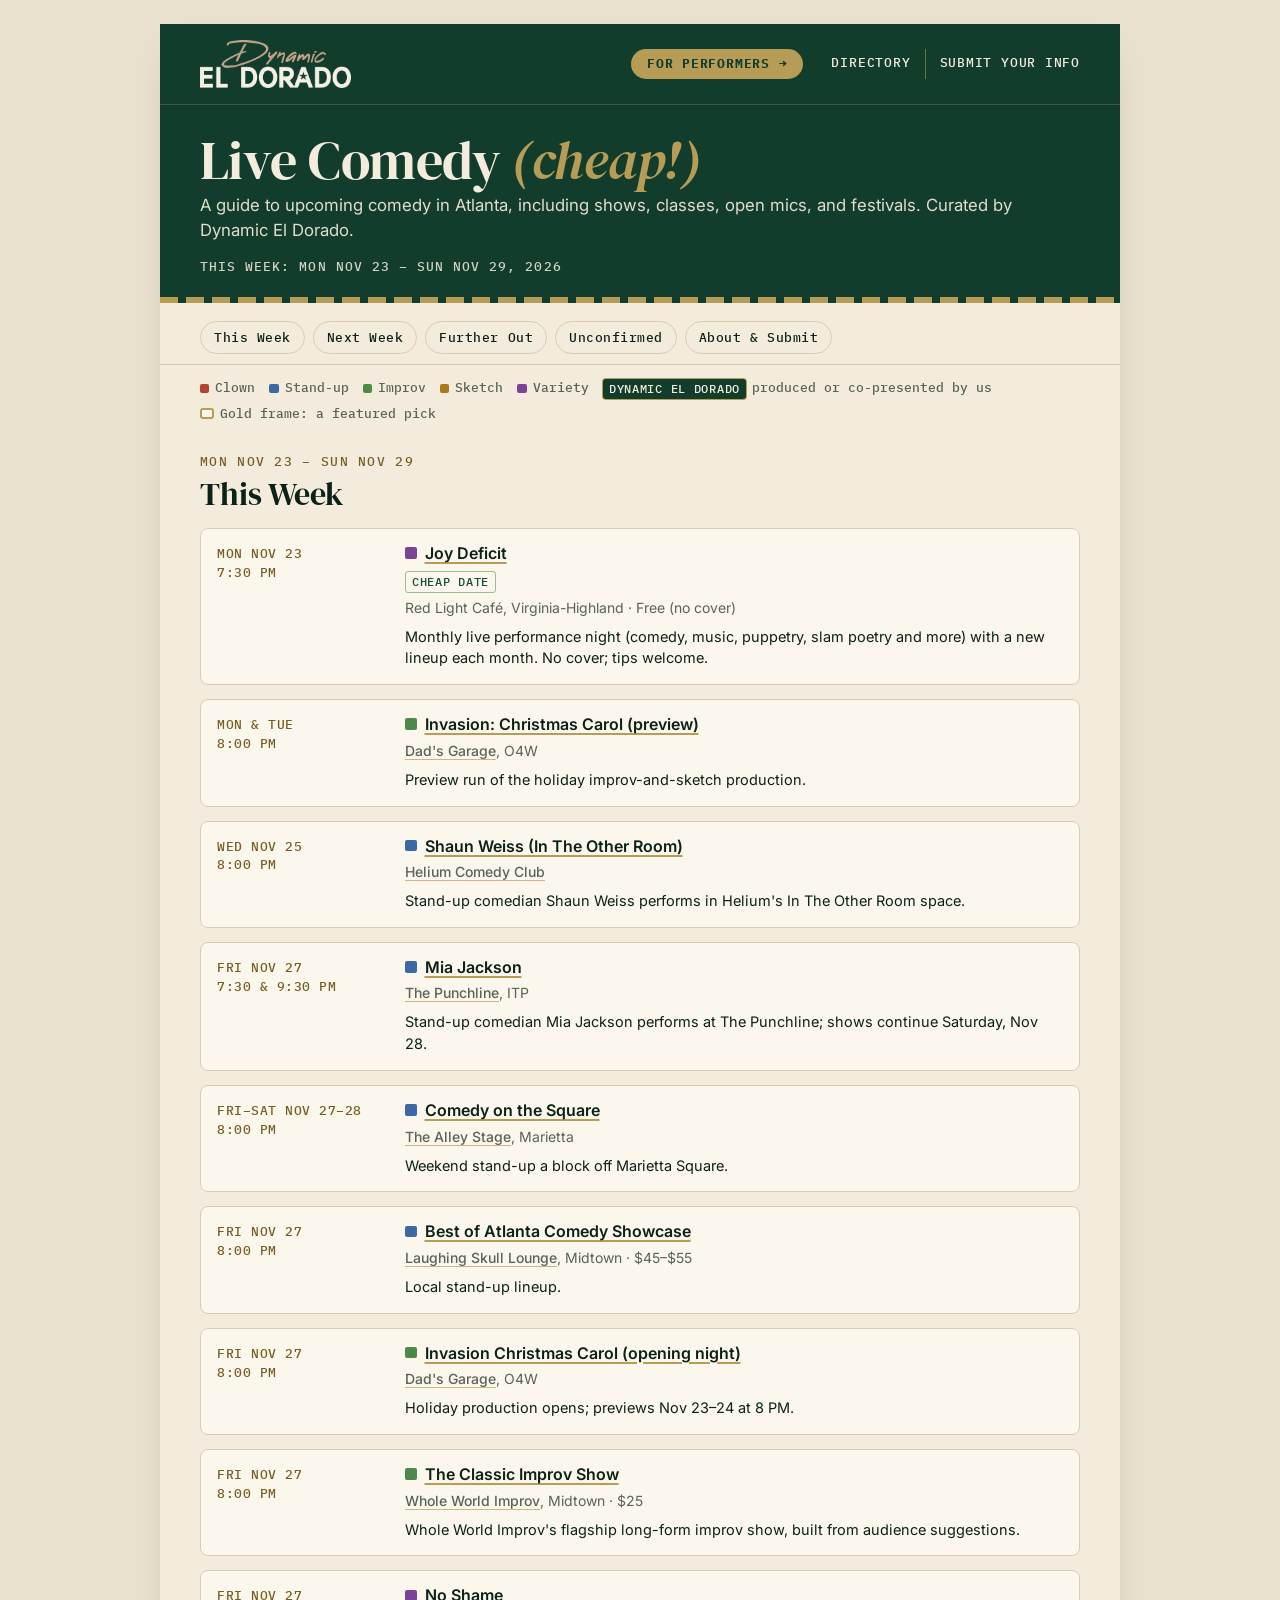
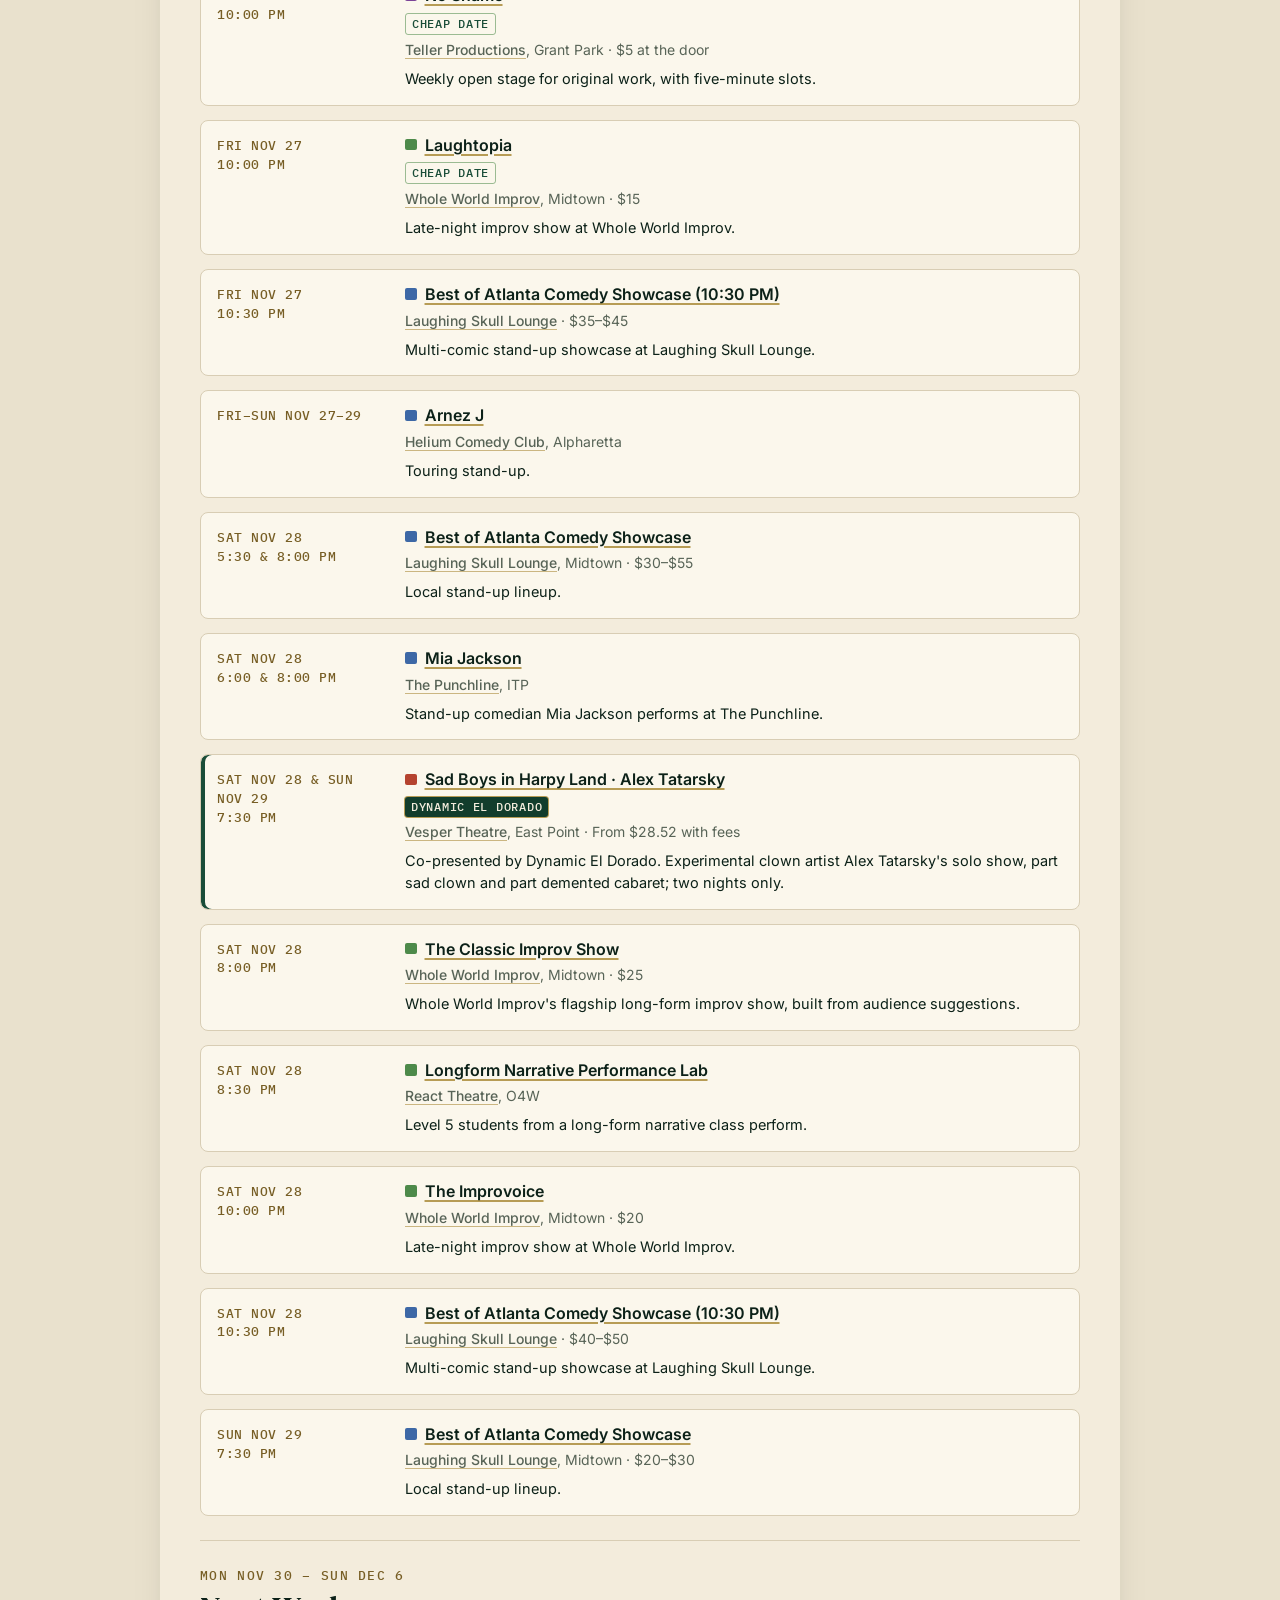
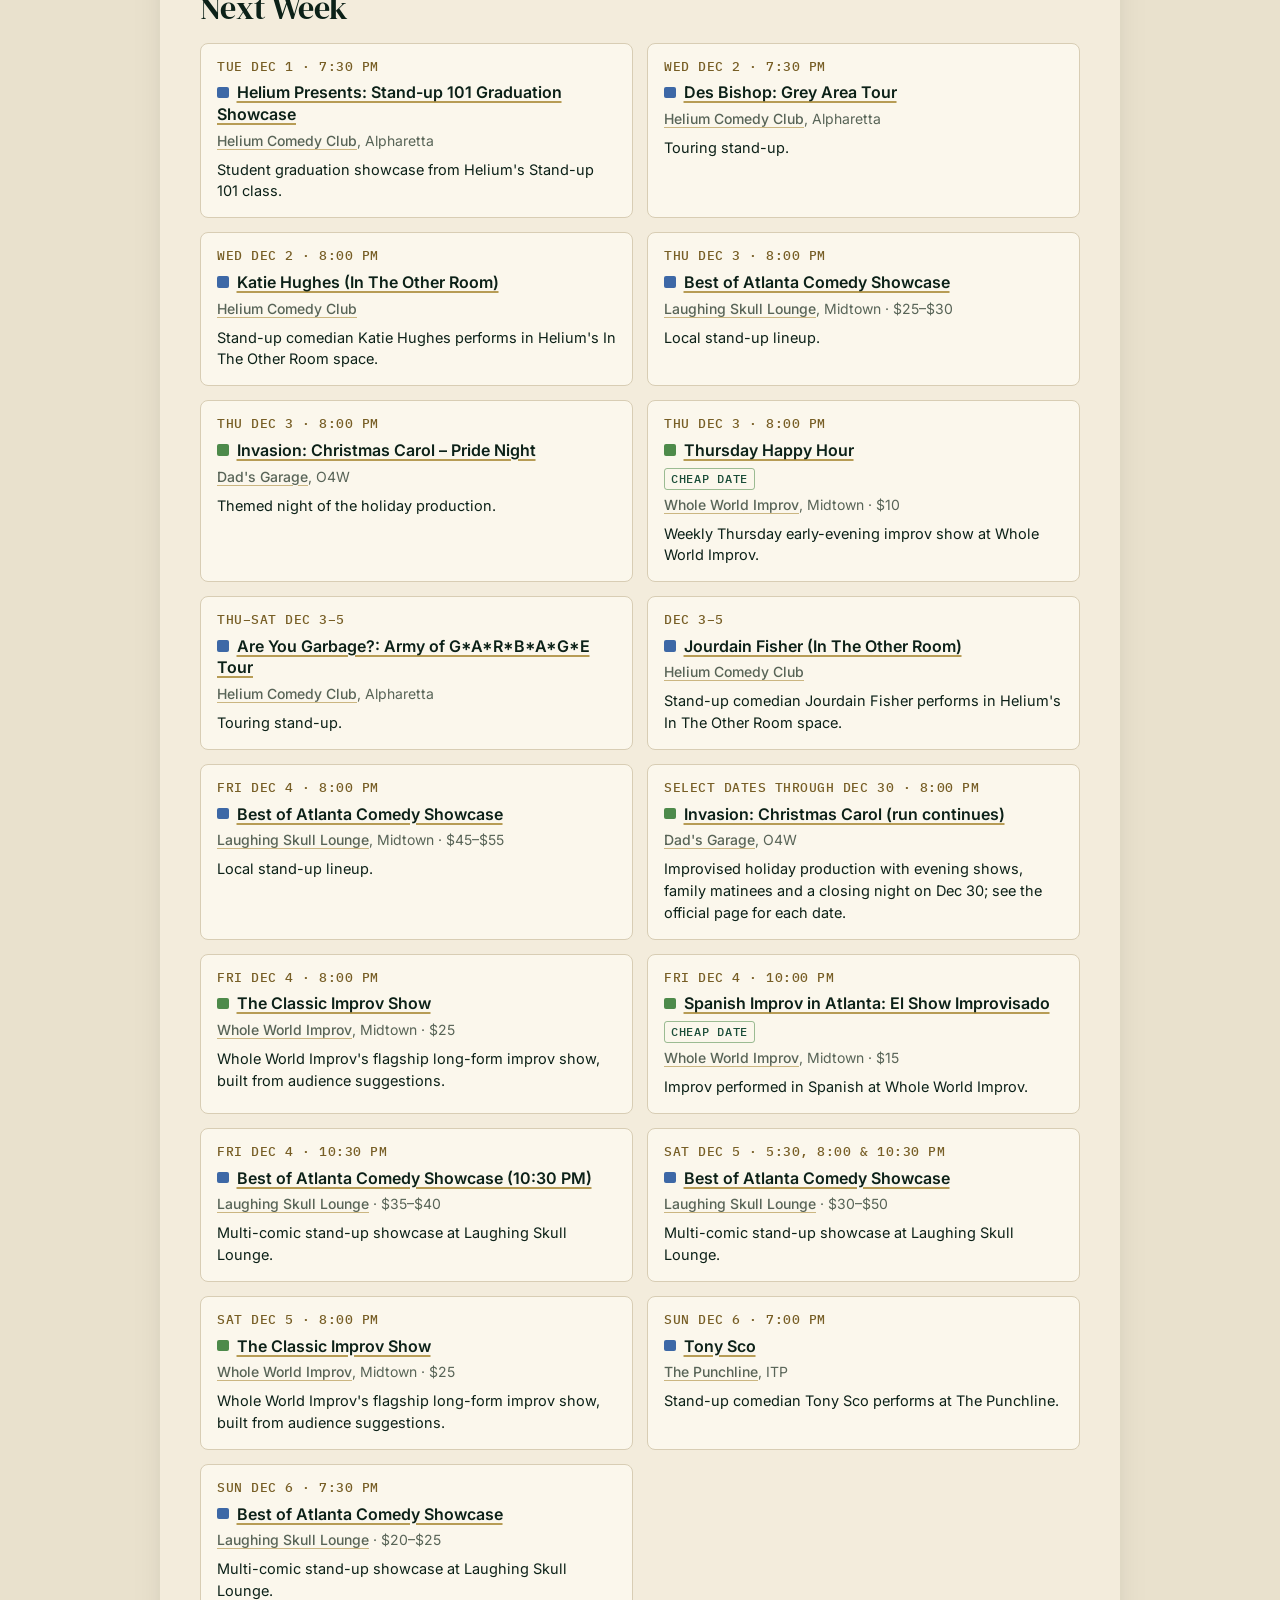
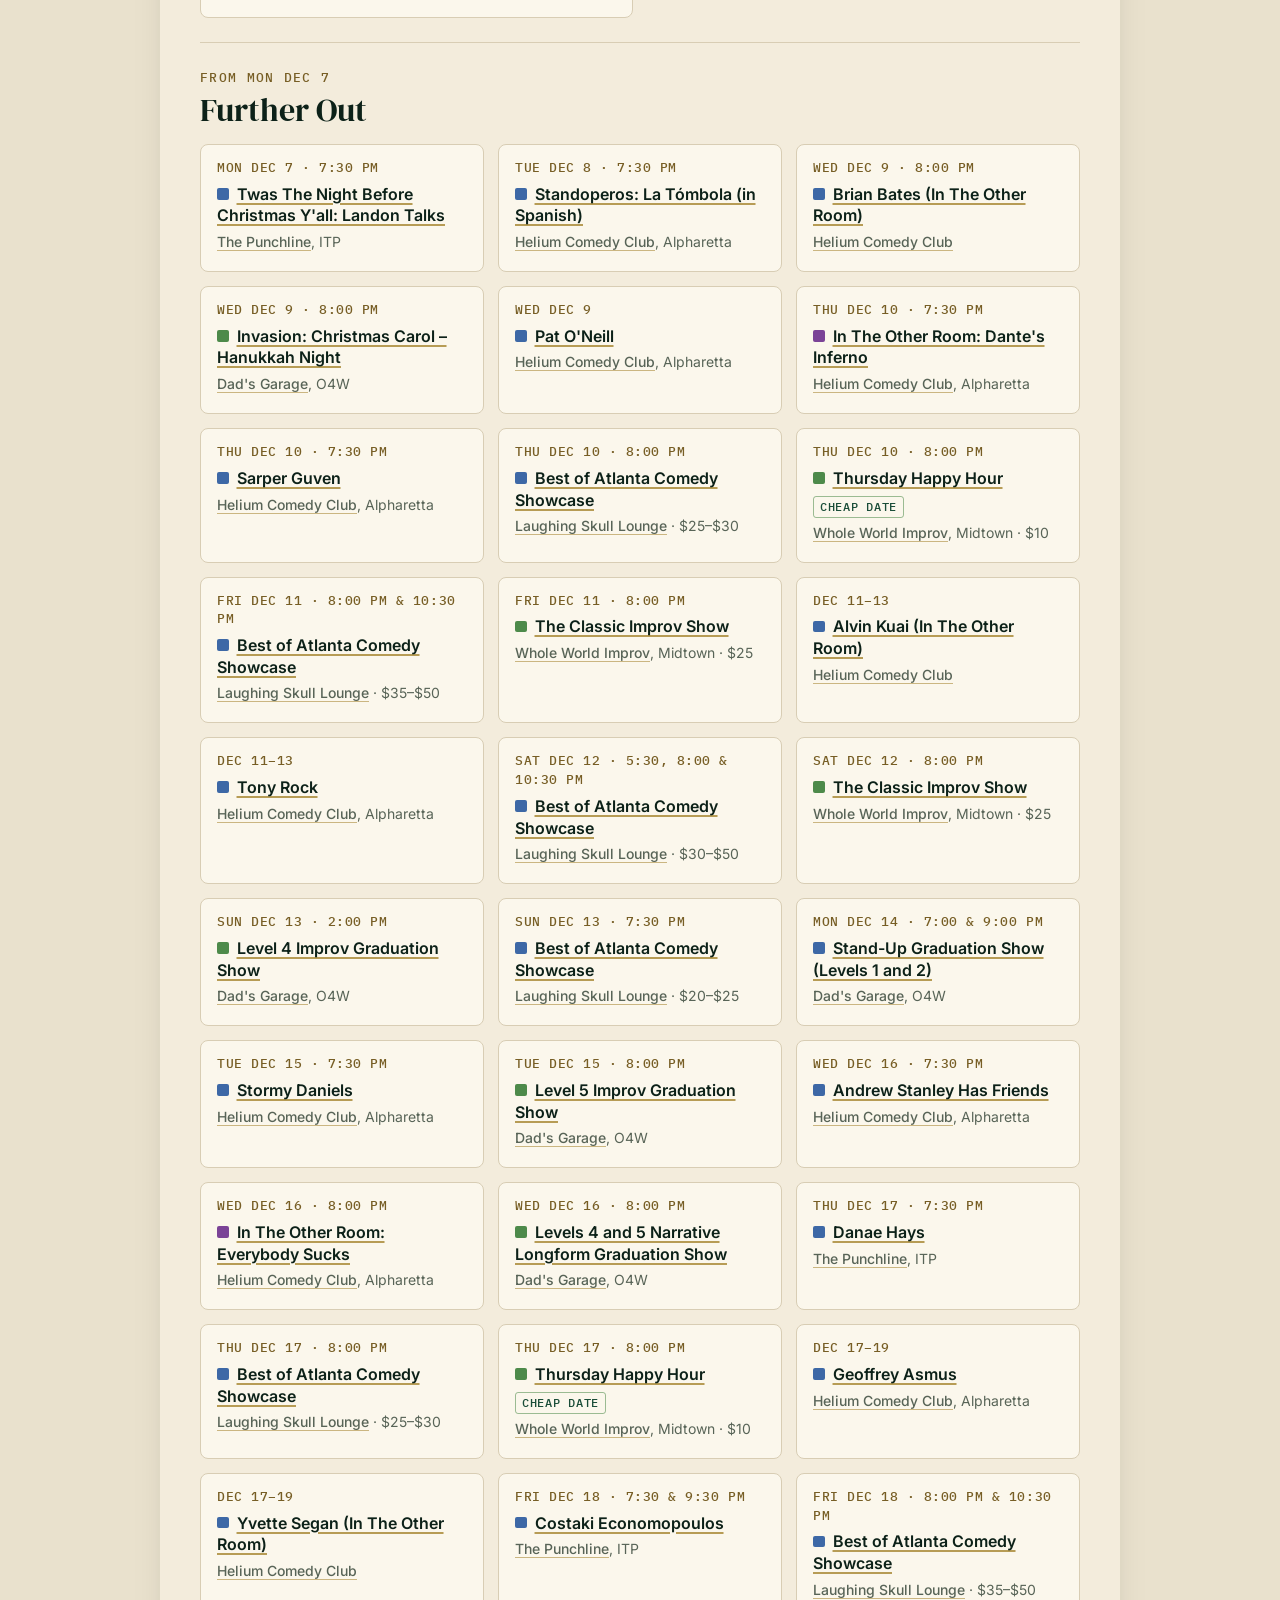
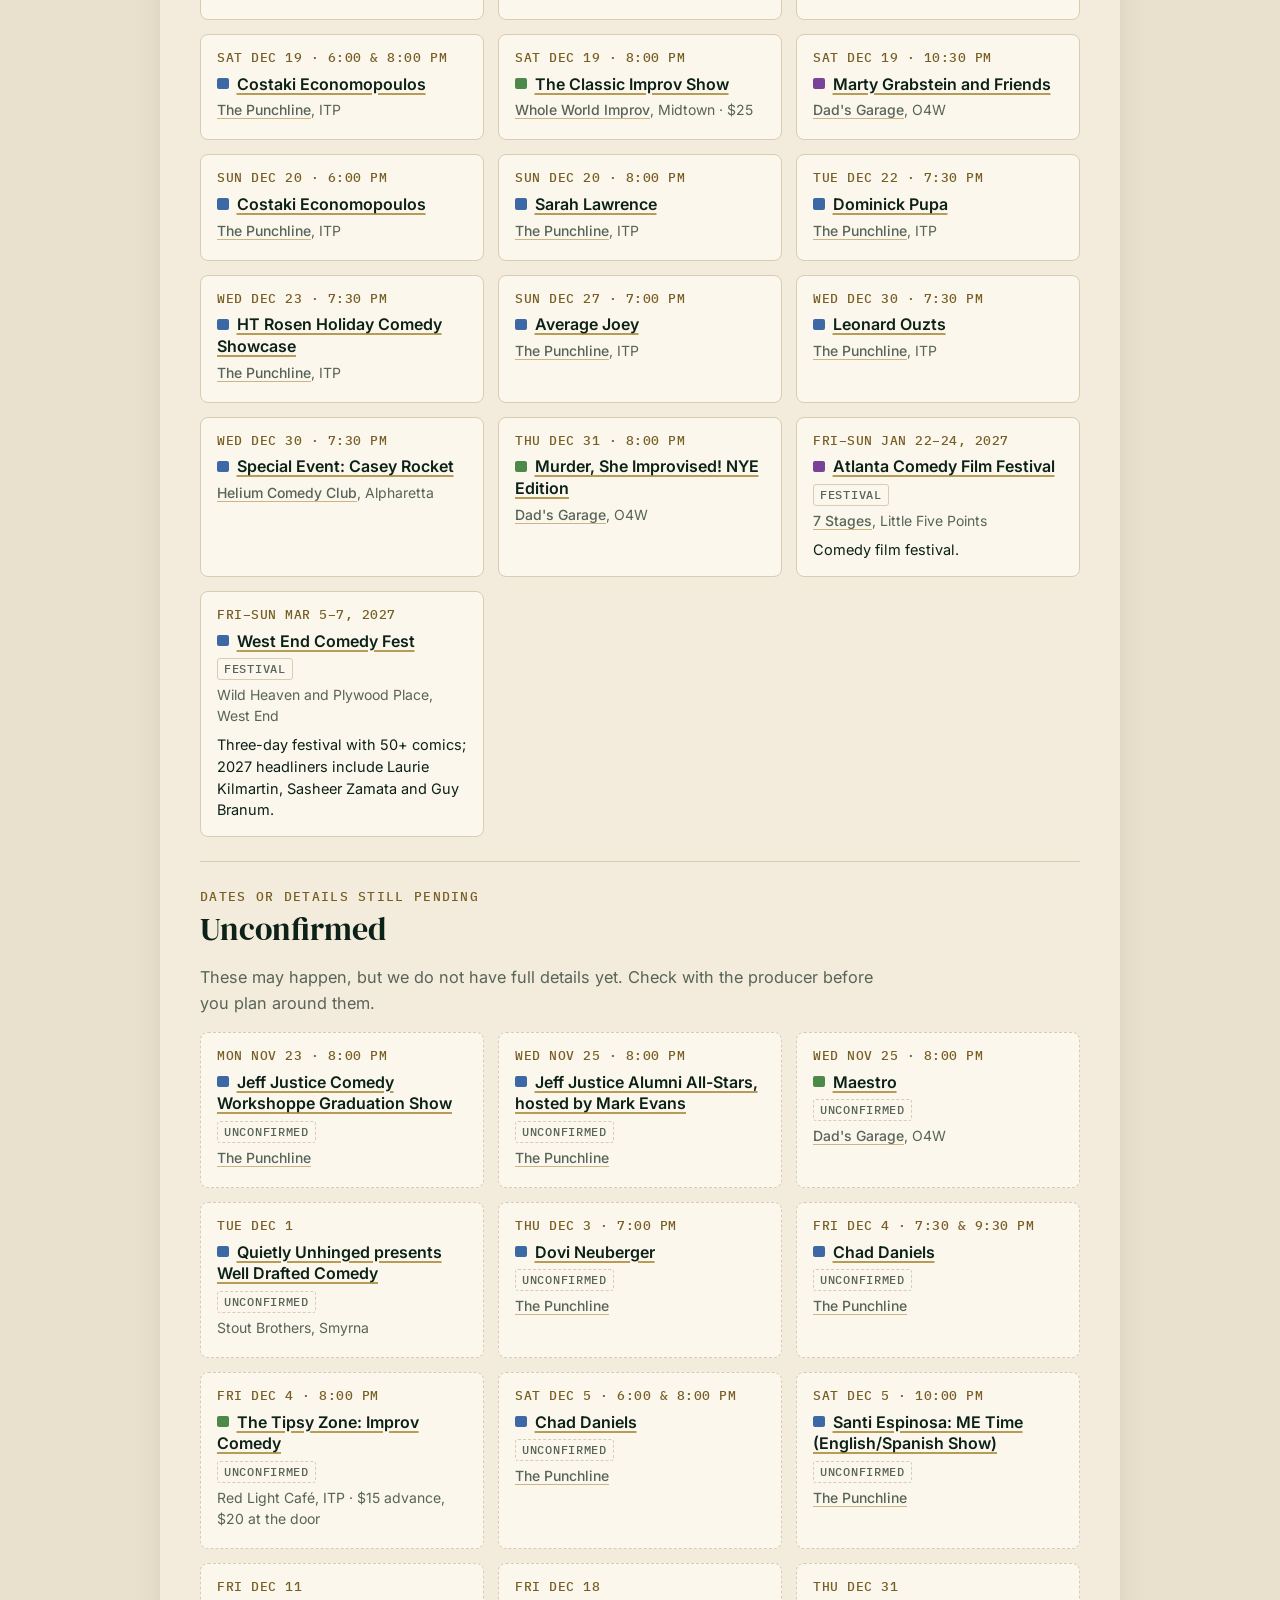
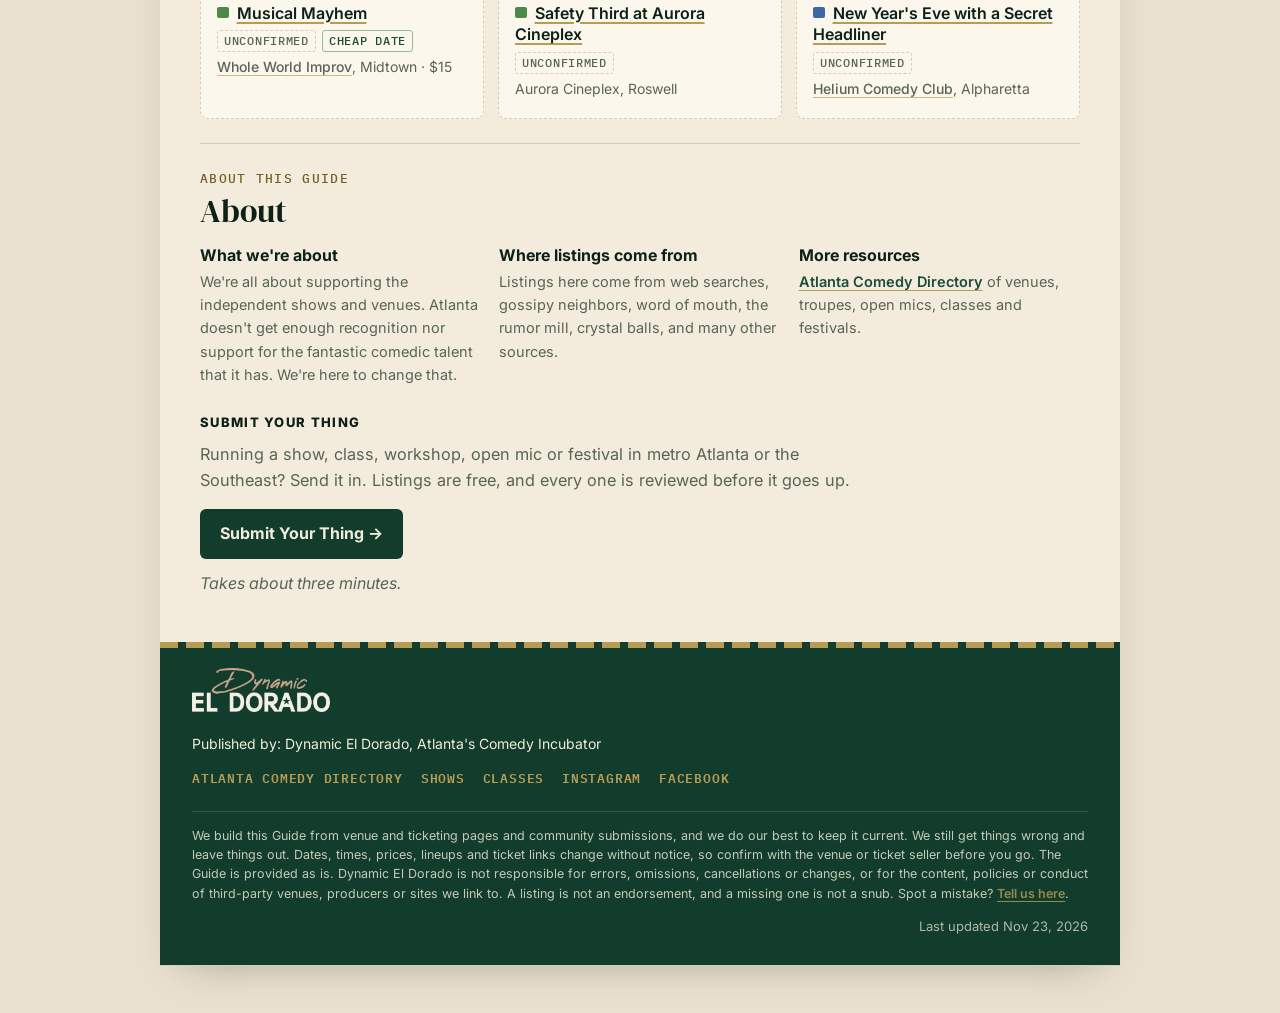
==== commit c07d0d65: "Robot publish 2026-11-23" ====
--- a/index.html
+++ b/index.html
@@ -353,14 +353,8 @@
 <h2>This Week</h2>
 
 <div class="grid c1">
-<article class="ev ded"><div class="evb"><p class="when">Sun Nov 22<span class="t">6:00 PM</span></p><h4><i class="sq clown" role="img" aria-label="Clown" title="Clown"></i><a href="https://www.crowdwork.com/e/student-showcase-clown-devising-workshop">Clown Devising Student Showcase</a></h4><p class="chips"><span class="tier ded">Dynamic El Dorado</span> <span class="chip cheap">Cheap date</span></p><p class="where"><a href="https://www.dadsgarage.com/react-calendar">React Theatre</a>, O4W · Pay what you can (suggested $10)</p><p class="desc">Students from the Clown Devising Workshop perform.</p></div></article>
-<article class="ev"><div class="evb"><p class="when">Sun Nov 22<span class="t">7:00 PM</span></p><h4><i class="sq stand" role="img" aria-label="Stand-up" title="Stand-up"></i><a href="https://www.punchline.com/comic/?id=6910&amp;comic=Alonzo%20Bodden:%20WAIT!%20WAIT!%20-%20Last%20Comic%20Standing%20Winner&amp;source=events">Alonzo Bodden: WAIT! WAIT!</a></h4><p class="where"><a href="https://www.punchline.com">The Punchline</a>, ITP</p><p class="desc">Stand-up comedian and Last Comic Standing winner Alonzo Bodden performs at The Punchline.</p></div></article>
-<article class="ev"><div class="evb"><p class="when">Sun Nov 22<span class="t">7:00 PM</span></p><h4><i class="sq stand" role="img" aria-label="Stand-up" title="Stand-up"></i><a href="https://atlanta.heliumcomedy.com/events/141847">Wes Barker</a></h4><p class="where"><a href="https://atlanta.heliumcomedy.com">Helium Comedy Club</a>, Alpharetta</p><p class="desc">Touring stand-up.</p></div></article>
 <article class="ev"><div class="evb"><p class="when">Mon Nov 23<span class="t">7:30 PM</span></p><h4><i class="sq var" role="img" aria-label="Variety" title="Variety"></i><a href="https://redlightcafe.com/events/joy-deficit-monthly-live-performance-event-nov-23-2026">Joy Deficit</a></h4><p class="chips"><span class="chip cheap">Cheap date</span></p><p class="where">Red Light Café, Virginia-Highland · Free (no cover)</p><p class="desc">Monthly live performance night (comedy, music, puppetry, slam poetry and more) with a new lineup each month. No cover; tips welcome.</p></div></article>
-<article class="ev"><div class="evb"><p class="when">Fri–Sun Nov 20–22<span class="t">Fri 7:30 &amp; 9:30 · Sat 6:00 &amp; 8:00 · Sun 7:00 PM</span></p><h4><i class="sq stand" role="img" aria-label="Stand-up" title="Stand-up"></i><a href="https://www.punchline.com/event/alonzo-bodden-wait-wait-last-comic-standing-winner-13306/">Alonzo Bodden: Wait! Wait!</a></h4><p class="where"><a href="https://www.punchline.com">The Punchline</a>, Buckhead</p><p class="desc">Touring stand-up.</p></div></article>
-<article class="ev"><div class="evb"><p class="when">Sun Nov 22<span class="t">7:30 PM</span></p><h4><i class="sq stand" role="img" aria-label="Stand-up" title="Stand-up"></i><a href="https://laughingskulllounge.com/event/best-of-atlanta-comedy-showcase-sunday-november-22-2026-at-730pm/">Best of Atlanta Comedy Showcase</a></h4><p class="where"><a href="https://www.laughingskulllounge.com">Laughing Skull Lounge</a>, Midtown · $20–$30</p><p class="desc">Local stand-up lineup.</p></div></article>
 <article class="ev"><div class="evb"><p class="when">Mon &amp; Tue<span class="t">8:00 PM</span></p><h4><i class="sq impro" role="img" aria-label="Improv" title="Improv"></i><a href="https://www.dadsgarage.com/shows">Invasion: Christmas Carol (preview)</a></h4><p class="where"><a href="https://www.dadsgarage.com">Dad&#x27;s Garage</a>, O4W</p><p class="desc">Preview run of the holiday improv-and-sketch production.</p></div></article>
-<article class="ev"><div class="evb"><p class="when">Nov 20–22</p><h4><i class="sq stand" role="img" aria-label="Stand-up" title="Stand-up"></i><a href="https://atlanta.heliumcomedy.com/events/141339">King Bo (In The Other Room)</a></h4><p class="where"><a href="https://atlanta.heliumcomedy.com">Helium Comedy Club</a></p><p class="desc">Stand-up comedian King Bo performs in Helium&#x27;s In The Other Room space.</p></div></article>
 <article class="ev"><div class="evb"><p class="when">Wed Nov 25<span class="t">8:00 PM</span></p><h4><i class="sq stand" role="img" aria-label="Stand-up" title="Stand-up"></i><a href="https://atlanta.heliumcomedy.com/events/144338">Shaun Weiss (In The Other Room)</a></h4><p class="where"><a href="https://atlanta.heliumcomedy.com">Helium Comedy Club</a></p><p class="desc">Stand-up comedian Shaun Weiss performs in Helium&#x27;s In The Other Room space.</p></div></article>
 <article class="ev"><div class="evb"><p class="when">Fri Nov 27<span class="t">7:30 &amp; 9:30 PM</span></p><h4><i class="sq stand" role="img" aria-label="Stand-up" title="Stand-up"></i><a href="https://www.punchline.com/comic/?id=7002&amp;comic=Mia%20Jackson&amp;source=events">Mia Jackson</a></h4><p class="where"><a href="https://www.punchline.com">The Punchline</a>, ITP</p><p class="desc">Stand-up comedian Mia Jackson performs at The Punchline; shows continue Saturday, Nov 28.</p></div></article>
 <article class="ev"><div class="evb"><p class="when">Fri–Sat Nov 27–28<span class="t">8:00 PM</span></p><h4><i class="sq stand" role="img" aria-label="Stand-up" title="Stand-up"></i><a href="https://www.alleystage.org/shows/388114">Comedy on the Square</a></h4><p class="where"><a href="https://www.alleystage.org">The Alley Stage</a>, Marietta</p><p class="desc">Weekend stand-up a block off Marietta Square.</p></div></article>
@@ -504,7 +498,7 @@
       <a href="https://www.facebook.com/DynamicElDorado">Facebook</a>
     </div>
     <p class="legal">We build this Guide from venue and ticketing pages and community submissions, and we do our best to keep it current. We still get things wrong and leave things out. Dates, times, prices, lineups and ticket links change without notice, so confirm with the venue or ticket seller before you go. The Guide is provided as is. Dynamic El Dorado is not responsible for errors, omissions, cancellations or changes, or for the content, policies or conduct of third-party venues, producers or sites we link to. A listing is not an endorsement, and a missing one is not a snub. Spot a mistake? <a href="https://docs.google.com/forms/d/e/1FAIpQLSdmeltLBWwirmeO_R6KCv9PdUNMEizfonqVJX2pDmcGjky0cQ/viewform">Tell us here</a>.</p>
-    <p class="updated">Last updated Nov 22, 2026</p>
+    <p class="updated">Last updated Nov 23, 2026</p>
   </footer>
 </article>
 
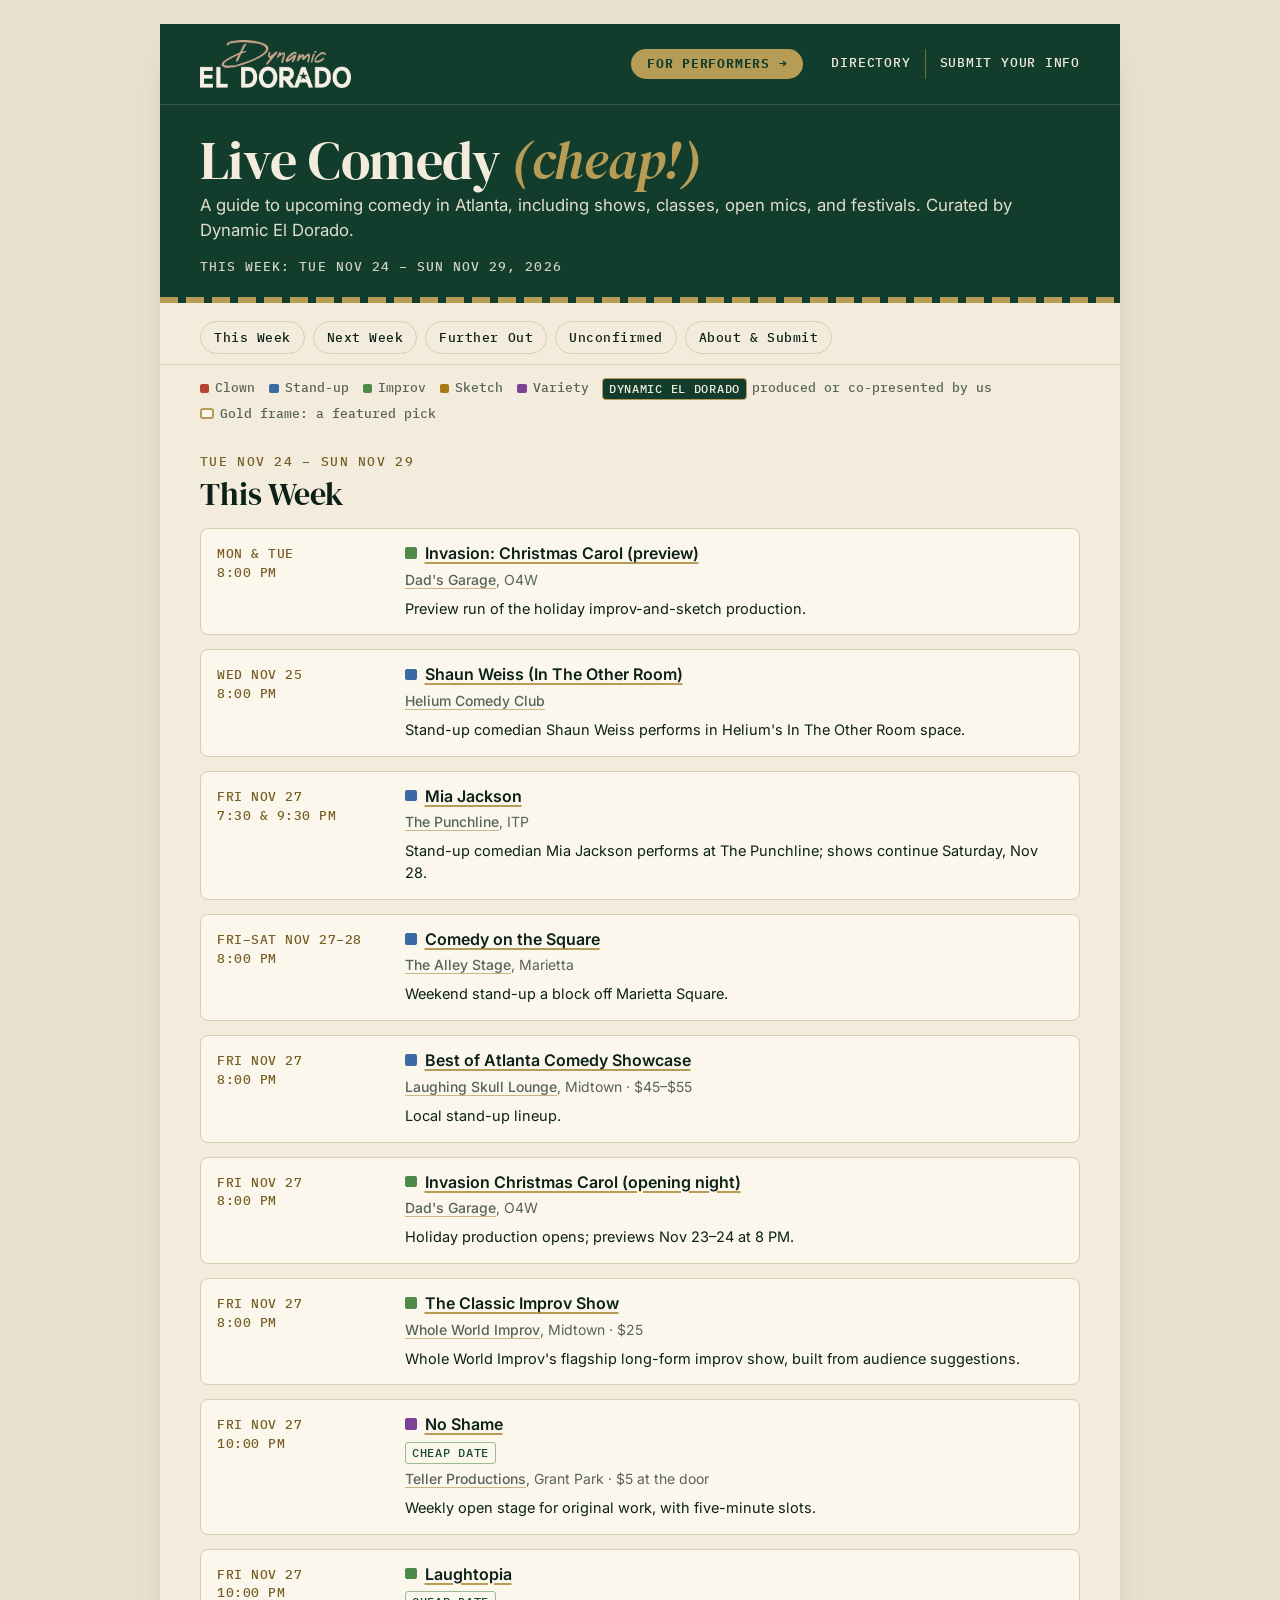
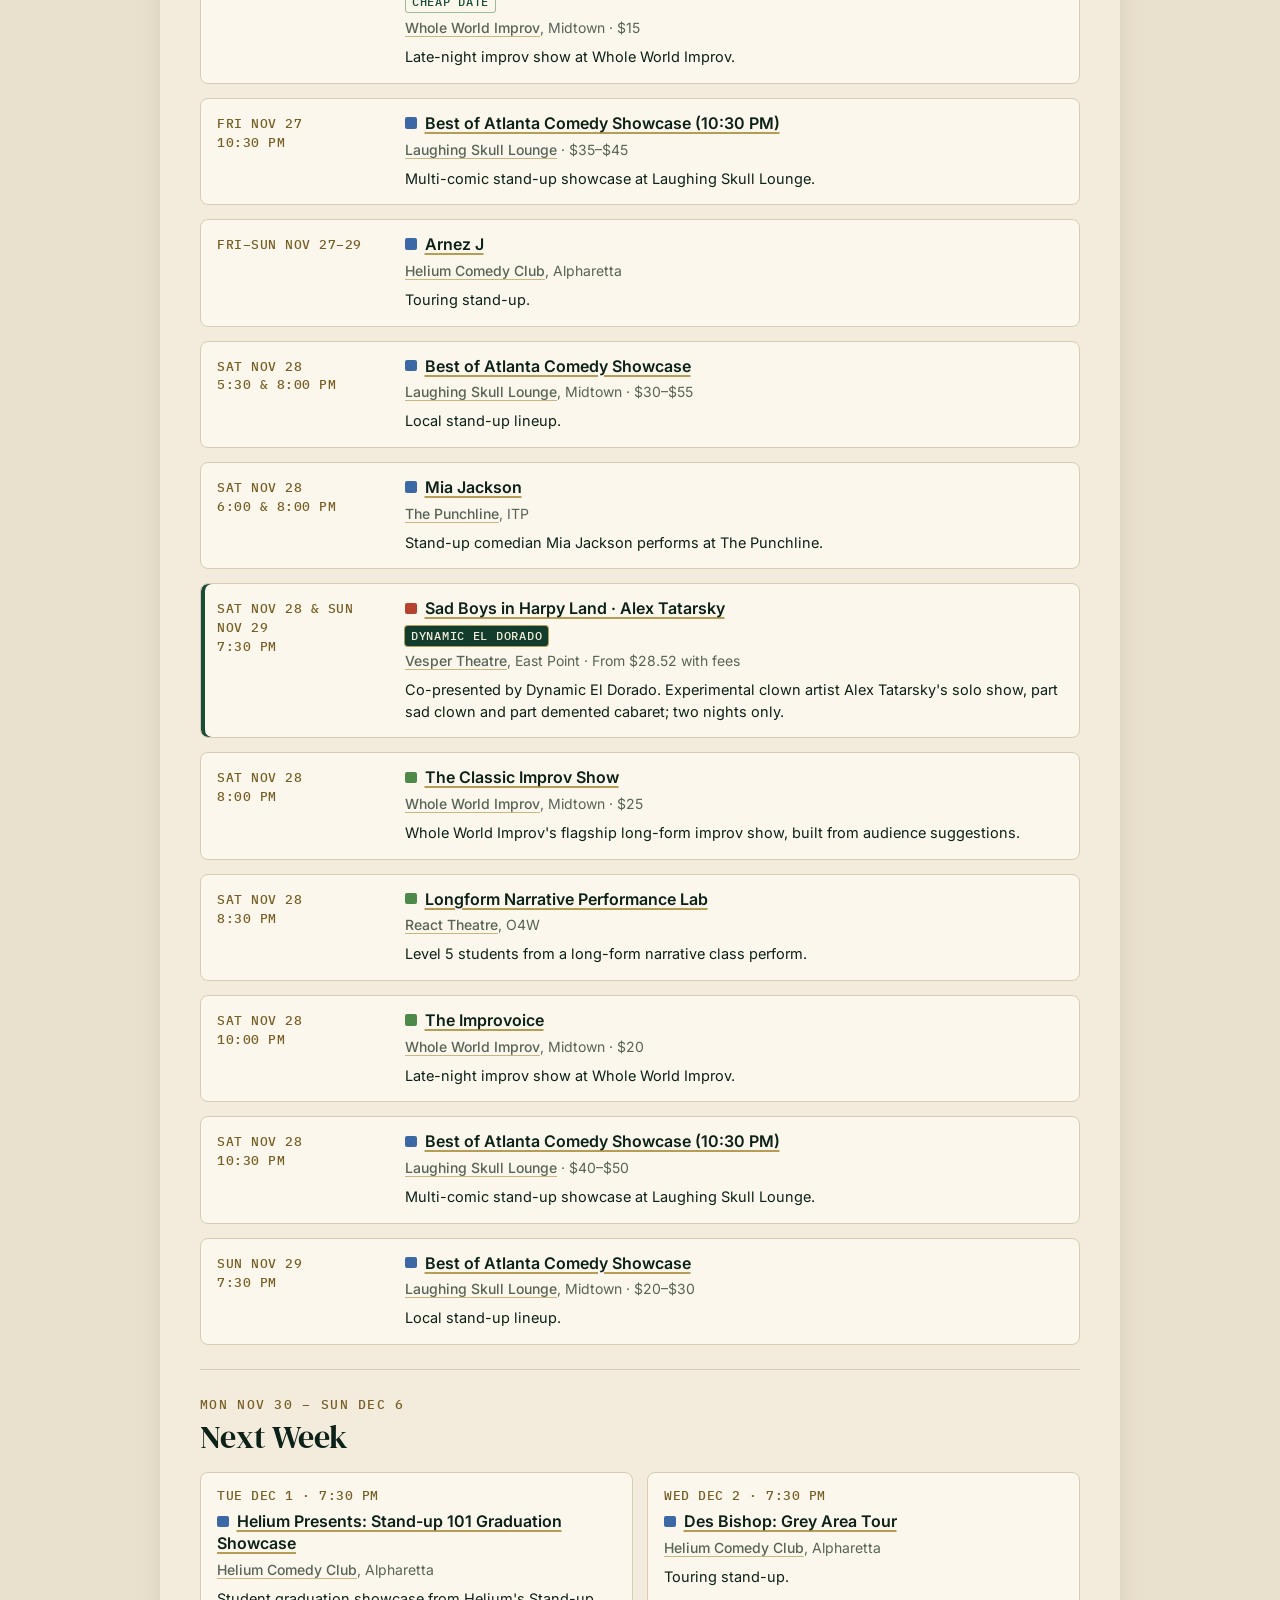
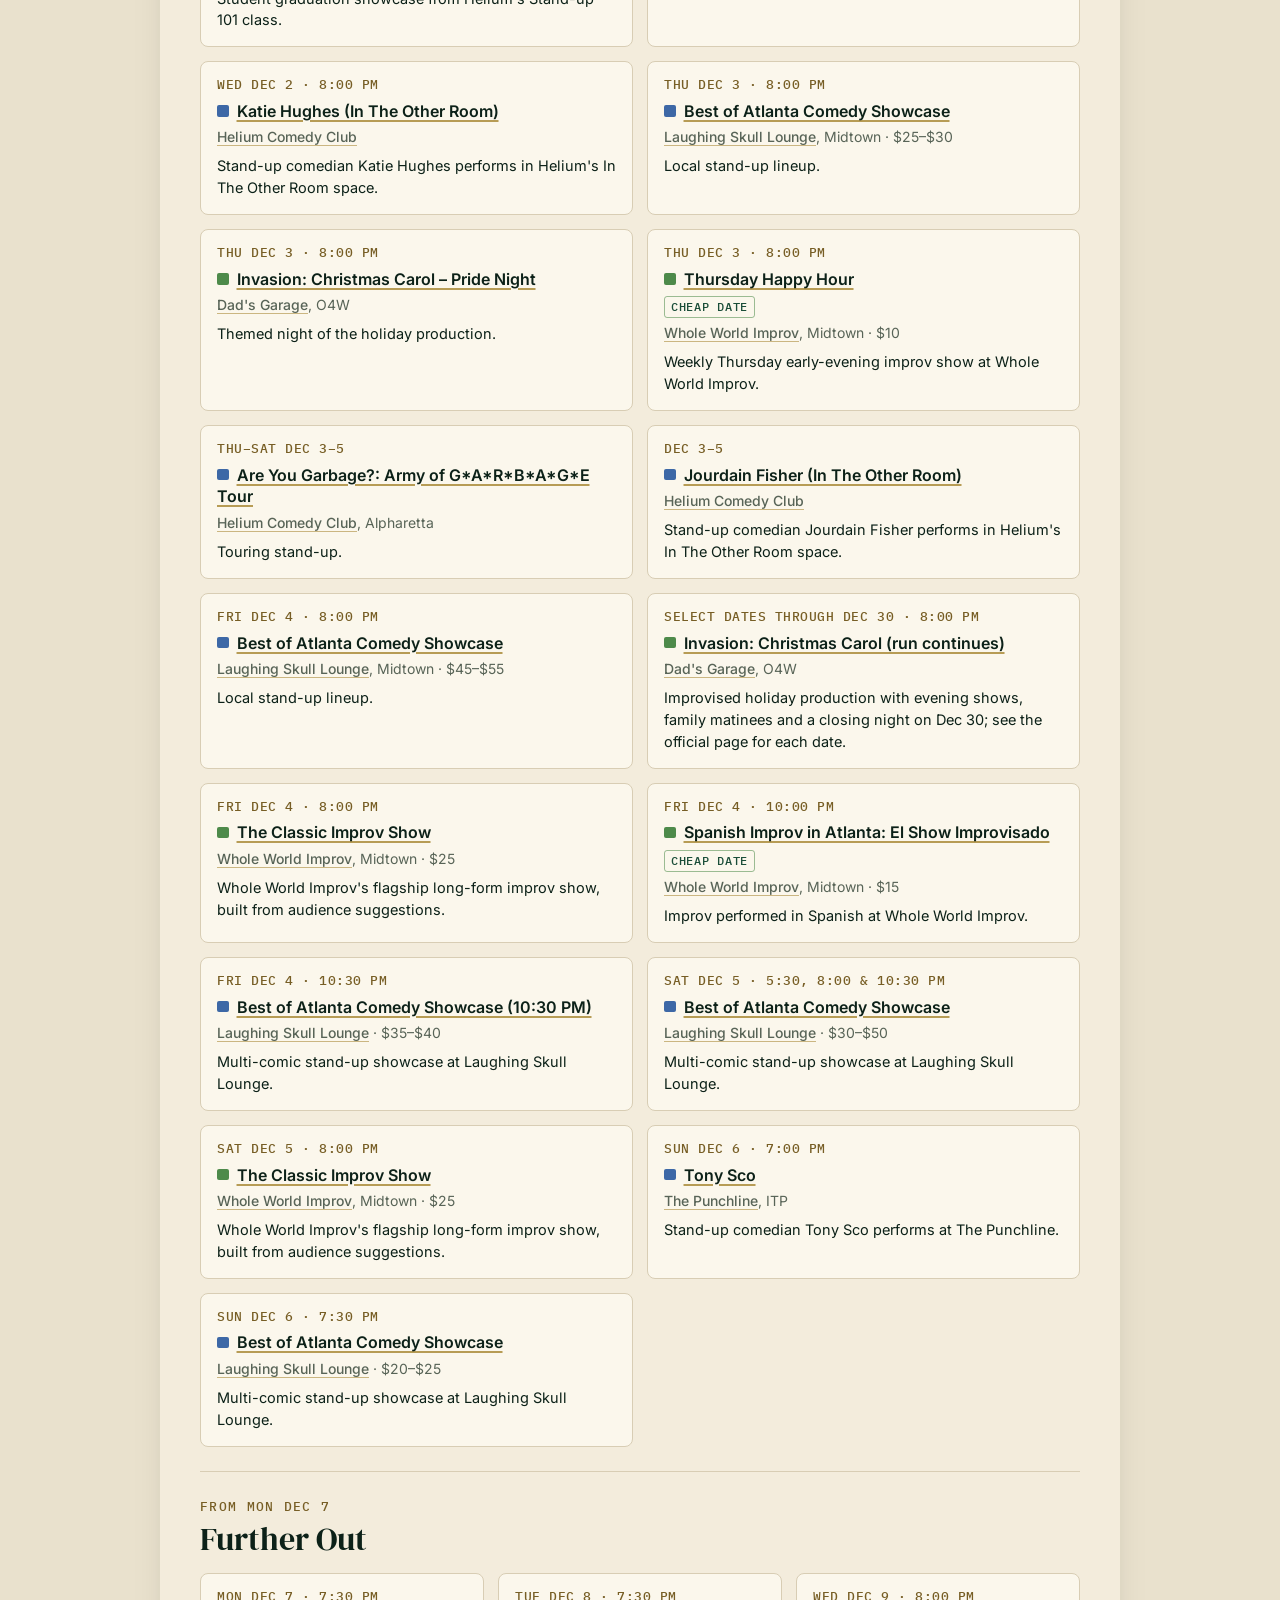
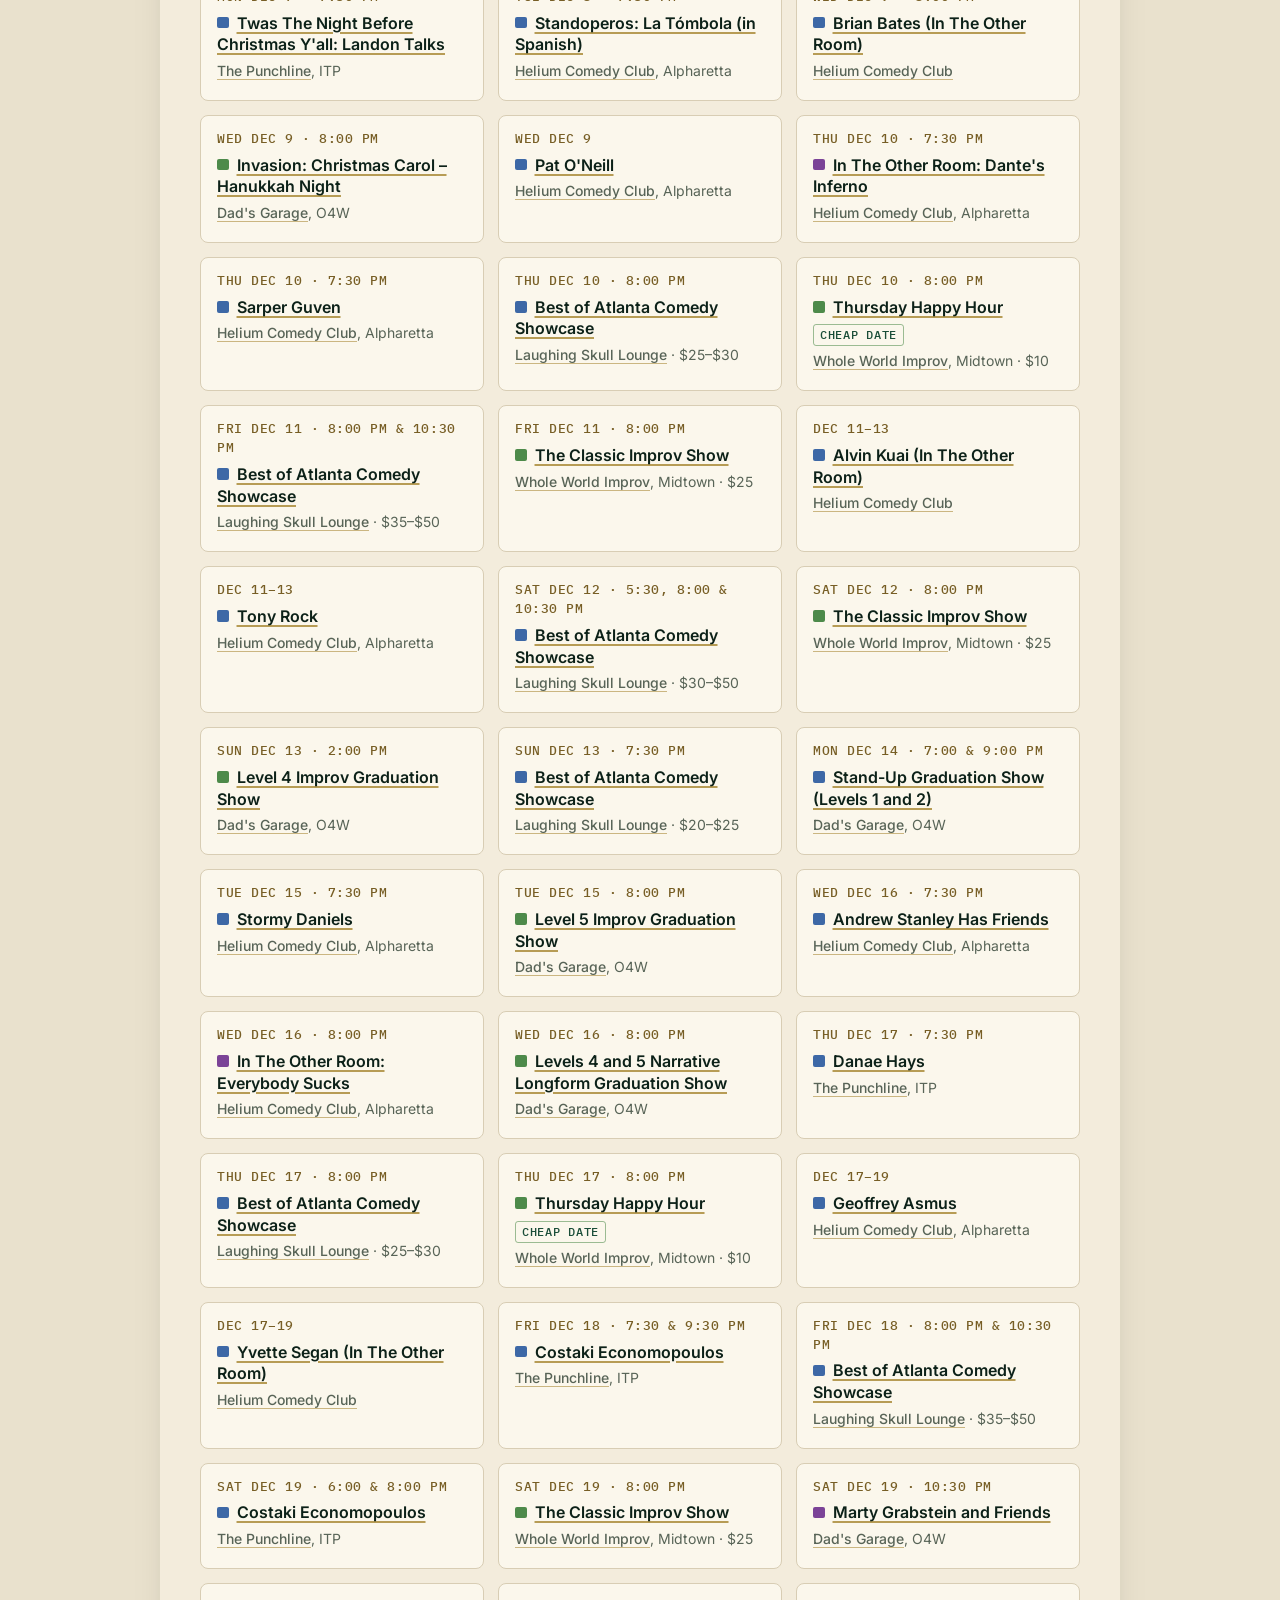
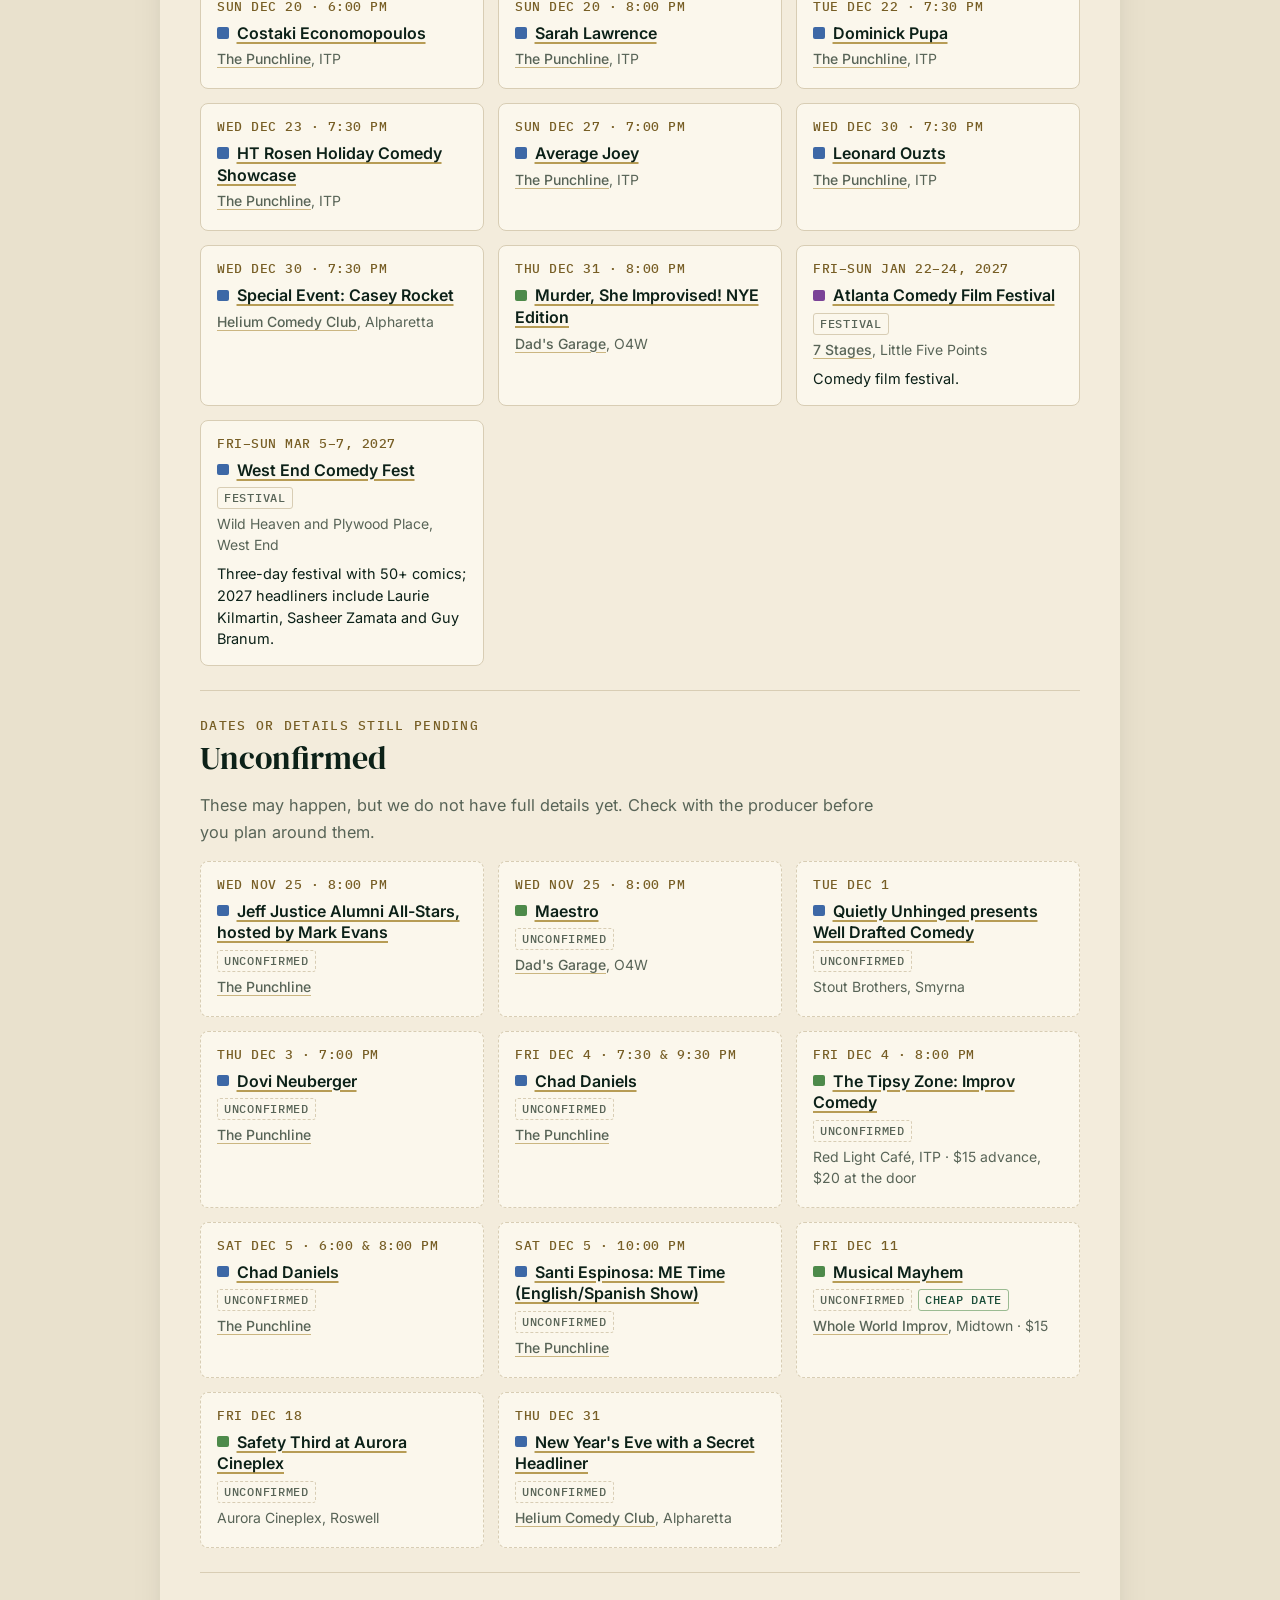
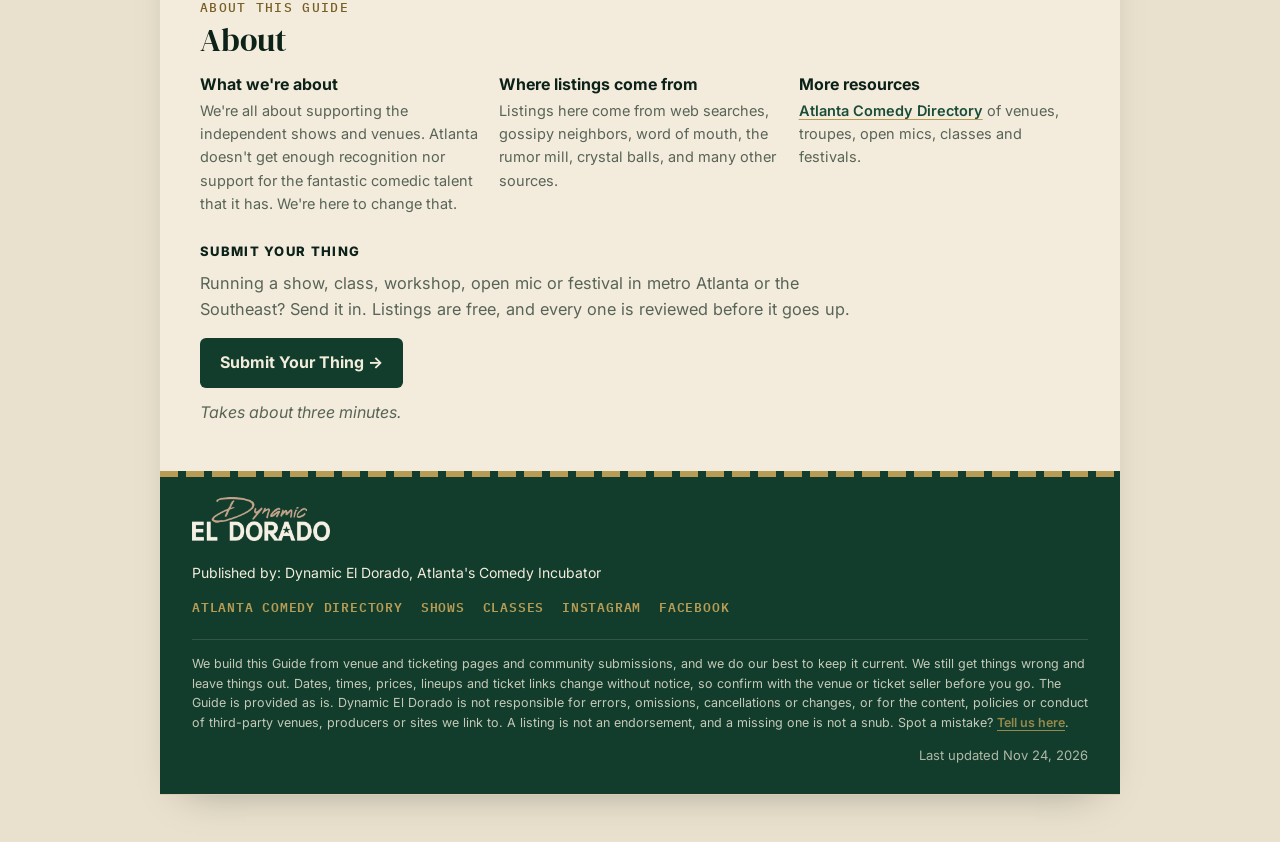
==== commit 3fed9415: "Robot publish 2026-11-24" ====
--- a/index.html
+++ b/index.html
@@ -338,7 +338,7 @@
   <header class="mast">
     <h1>Live Comedy <em>(cheap!)</em></h1>
     <p class="sub">A guide to upcoming comedy in Atlanta, including shows, classes, open mics, and festivals. Curated by Dynamic El Dorado.</p>
-    <div class="issue"><span>This week: Mon Nov 23 – Sun Nov 29, 2026</span></div>
+    <div class="issue"><span>This week: Tue Nov 24 – Sun Nov 29, 2026</span></div>
   </header>
   <div class="content">
     <nav class="toc" aria-label="Sections"><a href="#thisweek">This Week</a><a href="#nextweek">Next Week</a><a href="#furtherout">Further Out</a><a href="#unconfirmed">Unconfirmed</a><a href="#about">About &amp; Submit</a></nav>
@@ -349,11 +349,10 @@
     </div>
 
 <section id="thisweek">
-<p class="eyebrow">Mon Nov 23 – Sun Nov 29</p>
+<p class="eyebrow">Tue Nov 24 – Sun Nov 29</p>
 <h2>This Week</h2>
 
 <div class="grid c1">
-<article class="ev"><div class="evb"><p class="when">Mon Nov 23<span class="t">7:30 PM</span></p><h4><i class="sq var" role="img" aria-label="Variety" title="Variety"></i><a href="https://redlightcafe.com/events/joy-deficit-monthly-live-performance-event-nov-23-2026">Joy Deficit</a></h4><p class="chips"><span class="chip cheap">Cheap date</span></p><p class="where">Red Light Café, Virginia-Highland · Free (no cover)</p><p class="desc">Monthly live performance night (comedy, music, puppetry, slam poetry and more) with a new lineup each month. No cover; tips welcome.</p></div></article>
 <article class="ev"><div class="evb"><p class="when">Mon &amp; Tue<span class="t">8:00 PM</span></p><h4><i class="sq impro" role="img" aria-label="Improv" title="Improv"></i><a href="https://www.dadsgarage.com/shows">Invasion: Christmas Carol (preview)</a></h4><p class="where"><a href="https://www.dadsgarage.com">Dad&#x27;s Garage</a>, O4W</p><p class="desc">Preview run of the holiday improv-and-sketch production.</p></div></article>
 <article class="ev"><div class="evb"><p class="when">Wed Nov 25<span class="t">8:00 PM</span></p><h4><i class="sq stand" role="img" aria-label="Stand-up" title="Stand-up"></i><a href="https://atlanta.heliumcomedy.com/events/144338">Shaun Weiss (In The Other Room)</a></h4><p class="where"><a href="https://atlanta.heliumcomedy.com">Helium Comedy Club</a></p><p class="desc">Stand-up comedian Shaun Weiss performs in Helium&#x27;s In The Other Room space.</p></div></article>
 <article class="ev"><div class="evb"><p class="when">Fri Nov 27<span class="t">7:30 &amp; 9:30 PM</span></p><h4><i class="sq stand" role="img" aria-label="Stand-up" title="Stand-up"></i><a href="https://www.punchline.com/comic/?id=7002&amp;comic=Mia%20Jackson&amp;source=events">Mia Jackson</a></h4><p class="where"><a href="https://www.punchline.com">The Punchline</a>, ITP</p><p class="desc">Stand-up comedian Mia Jackson performs at The Punchline; shows continue Saturday, Nov 28.</p></div></article>
@@ -457,7 +456,6 @@
 <h2>Unconfirmed</h2>
 <p class="lead">These may happen, but we do not have full details yet. Check with the producer before you plan around them.</p>
 <div class="grid c3">
-<article class="ev unc"><div class="evb"><p class="when">Mon Nov 23<span class="t">8:00 PM</span></p><h4><i class="sq stand" role="img" aria-label="Stand-up" title="Stand-up"></i><a href="https://www.punchline.com/comic/?id=6783&amp;comic=Jeff%20Justice%20Comedy%20Workshoppe%20Graduation%20Show&amp;source=events">Jeff Justice Comedy Workshoppe Graduation Show</a></h4><p class="chips"><span class="chip unc">Unconfirmed</span></p><p class="where"><a href="https://www.punchline.com">The Punchline</a></p></div></article>
 <article class="ev unc"><div class="evb"><p class="when">Wed Nov 25<span class="t">8:00 PM</span></p><h4><i class="sq stand" role="img" aria-label="Stand-up" title="Stand-up"></i><a href="https://www.punchline.com/comic/?id=6961&amp;comic=Jeff%20Justice%20Alumni%20All-Stars%20Hosted%20By%20Mark%20Evans&amp;source=events">Jeff Justice Alumni All-Stars, hosted by Mark Evans</a></h4><p class="chips"><span class="chip unc">Unconfirmed</span></p><p class="where"><a href="https://www.punchline.com">The Punchline</a></p></div></article>
 <article class="ev unc"><div class="evb"><p class="when">Wed Nov 25<span class="t">8:00 PM</span></p><h4><i class="sq impro" role="img" aria-label="Improv" title="Improv"></i><a href="https://www.dadsgarage.com/shows">Maestro</a></h4><p class="chips"><span class="chip unc">Unconfirmed</span></p><p class="where"><a href="https://www.dadsgarage.com">Dad&#x27;s Garage</a>, O4W</p></div></article>
 <article class="ev unc"><div class="evb"><p class="when">Tue Dec 1</p><h4><i class="sq stand" role="img" aria-label="Stand-up" title="Stand-up"></i><a href="https://www.instagram.com/quietlyunhingedprod/">Quietly Unhinged presents Well Drafted Comedy</a></h4><p class="chips"><span class="chip unc">Unconfirmed</span></p><p class="where">Stout Brothers, Smyrna</p></div></article>
@@ -498,7 +496,7 @@
       <a href="https://www.facebook.com/DynamicElDorado">Facebook</a>
     </div>
     <p class="legal">We build this Guide from venue and ticketing pages and community submissions, and we do our best to keep it current. We still get things wrong and leave things out. Dates, times, prices, lineups and ticket links change without notice, so confirm with the venue or ticket seller before you go. The Guide is provided as is. Dynamic El Dorado is not responsible for errors, omissions, cancellations or changes, or for the content, policies or conduct of third-party venues, producers or sites we link to. A listing is not an endorsement, and a missing one is not a snub. Spot a mistake? <a href="https://docs.google.com/forms/d/e/1FAIpQLSdmeltLBWwirmeO_R6KCv9PdUNMEizfonqVJX2pDmcGjky0cQ/viewform">Tell us here</a>.</p>
-    <p class="updated">Last updated Nov 23, 2026</p>
+    <p class="updated">Last updated Nov 24, 2026</p>
   </footer>
 </article>
 
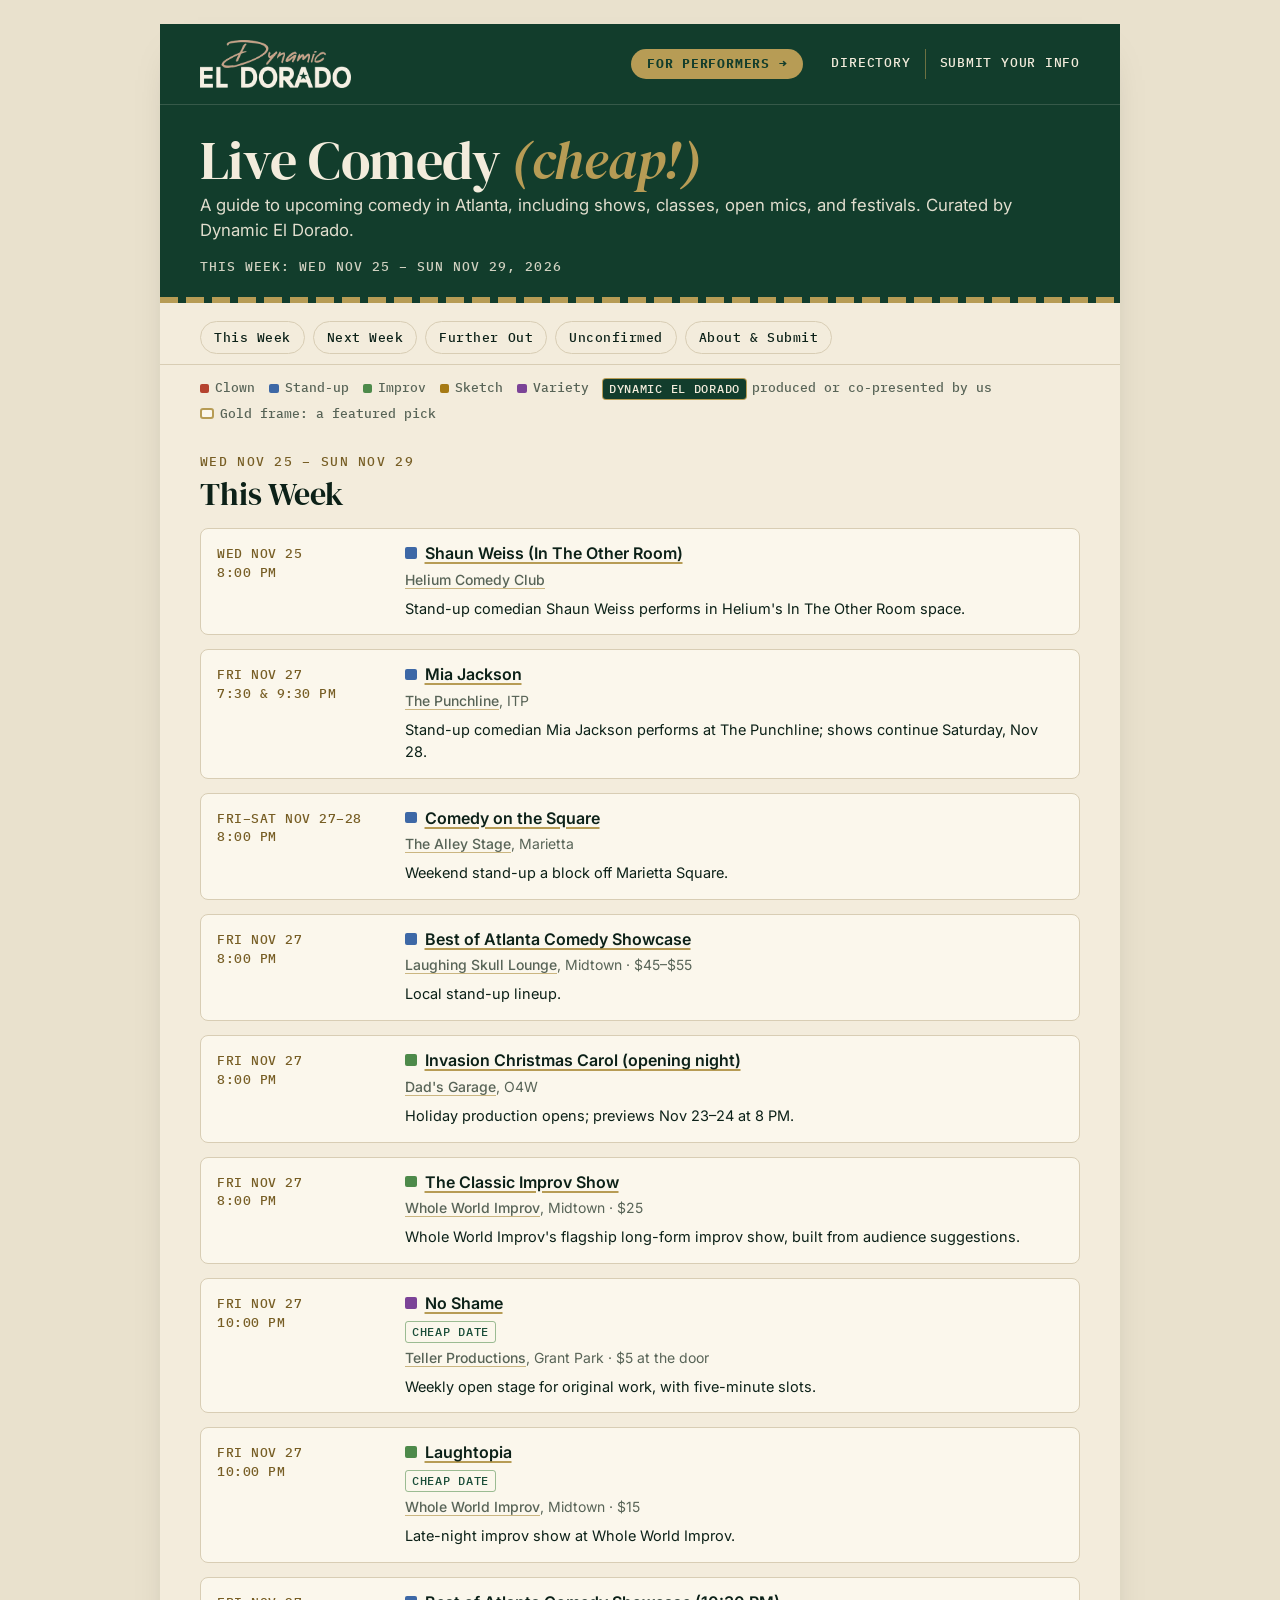
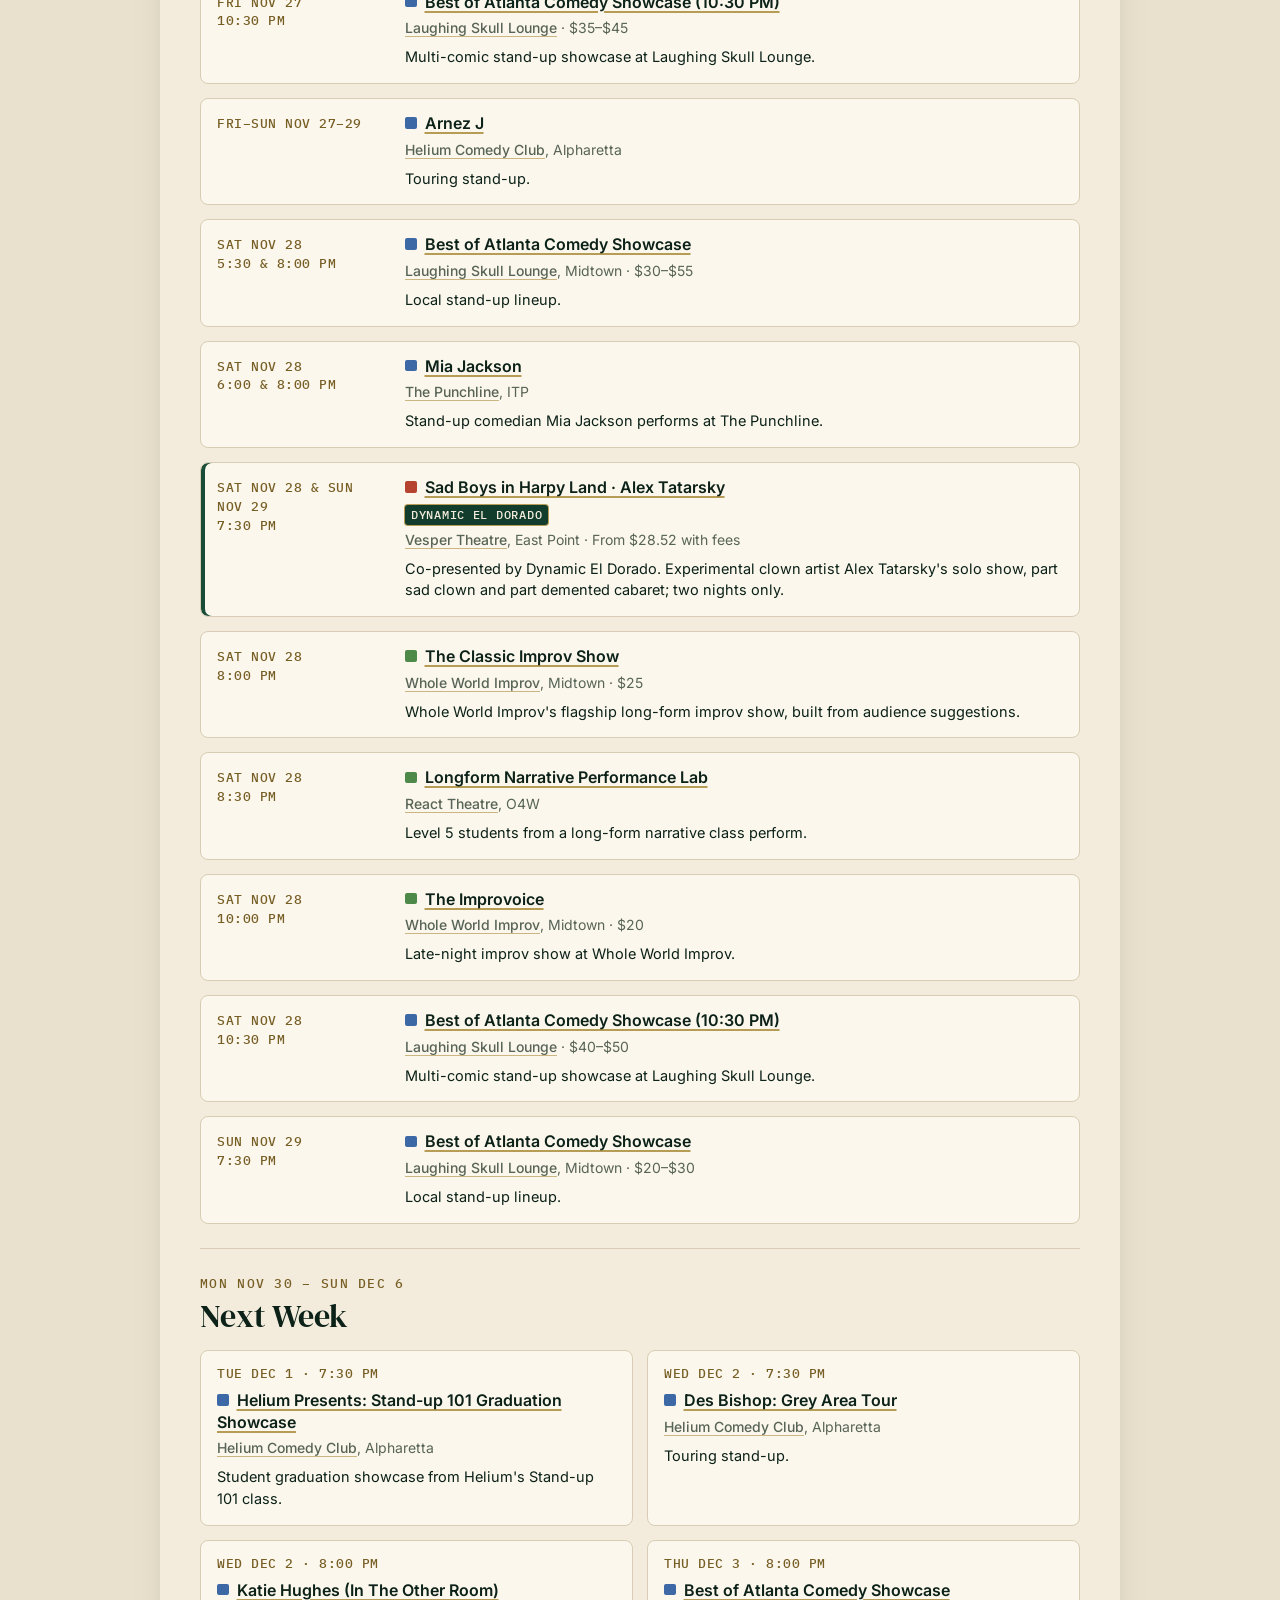
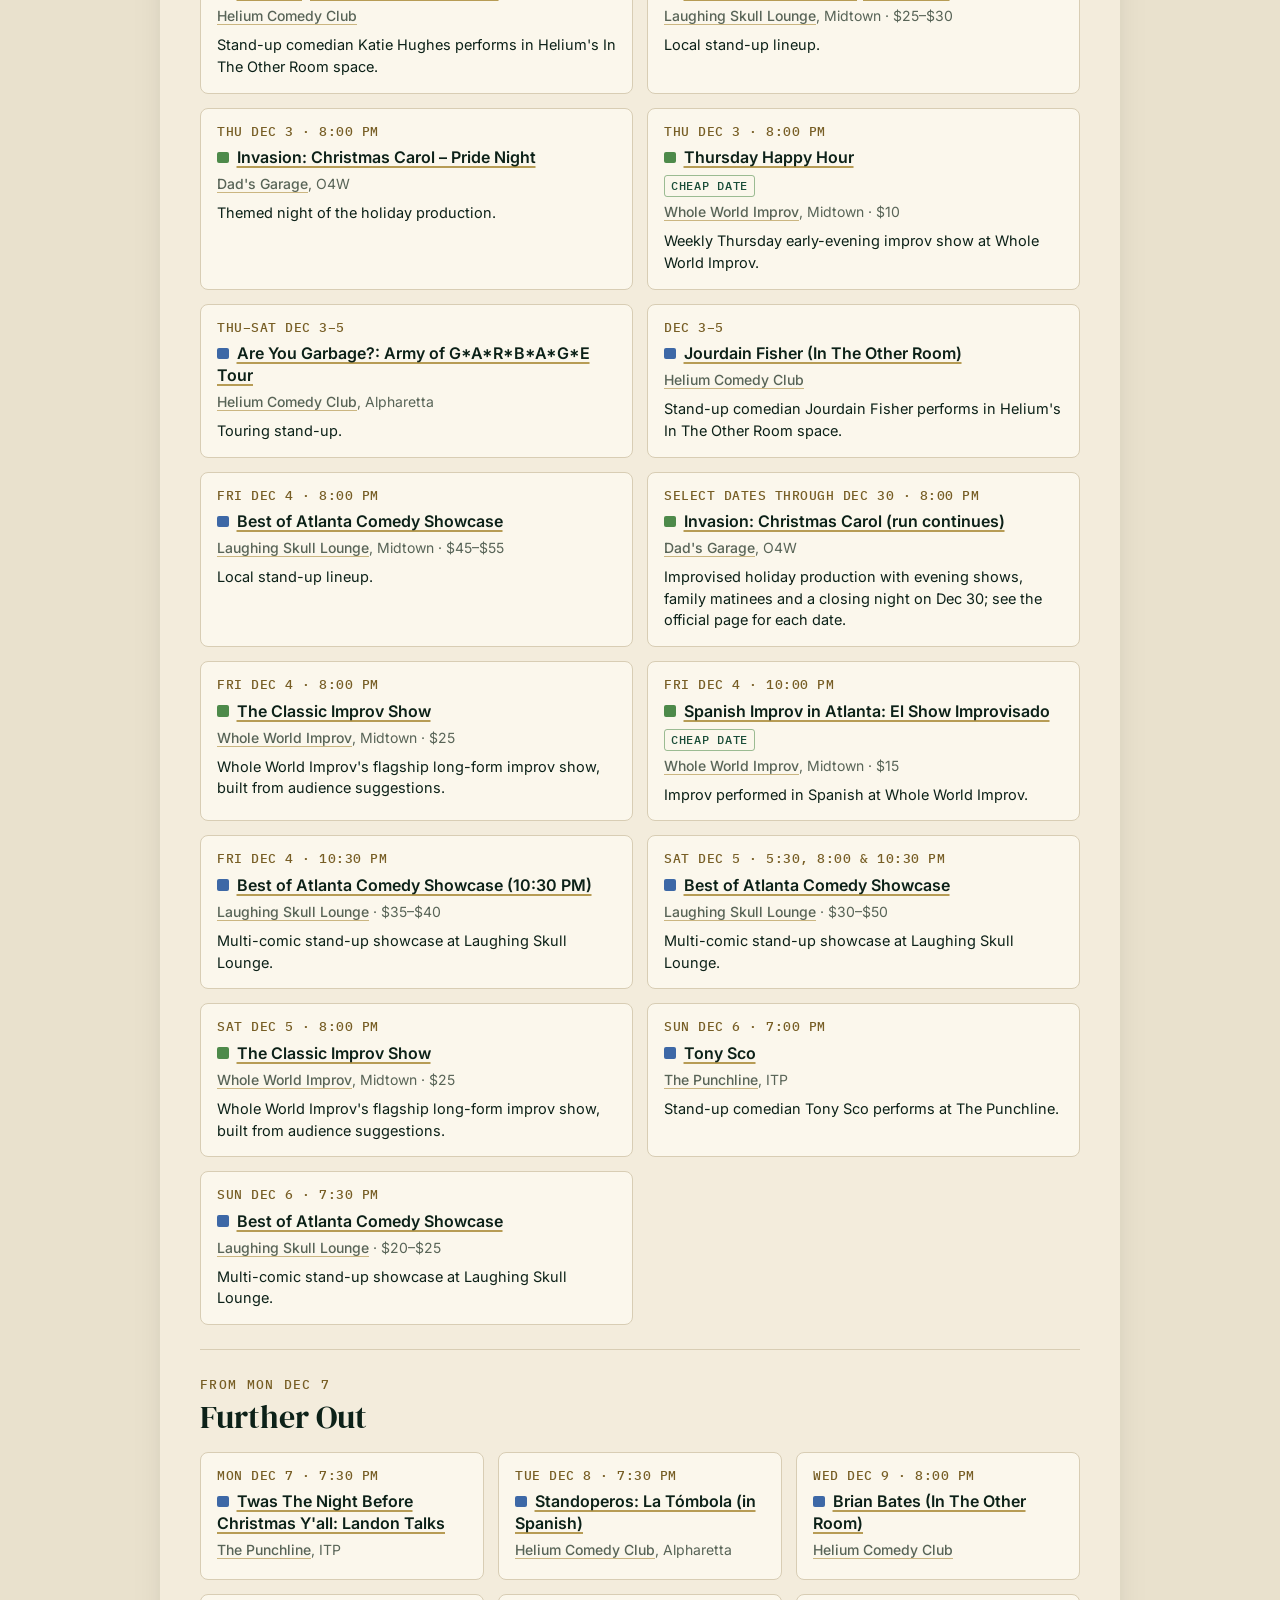
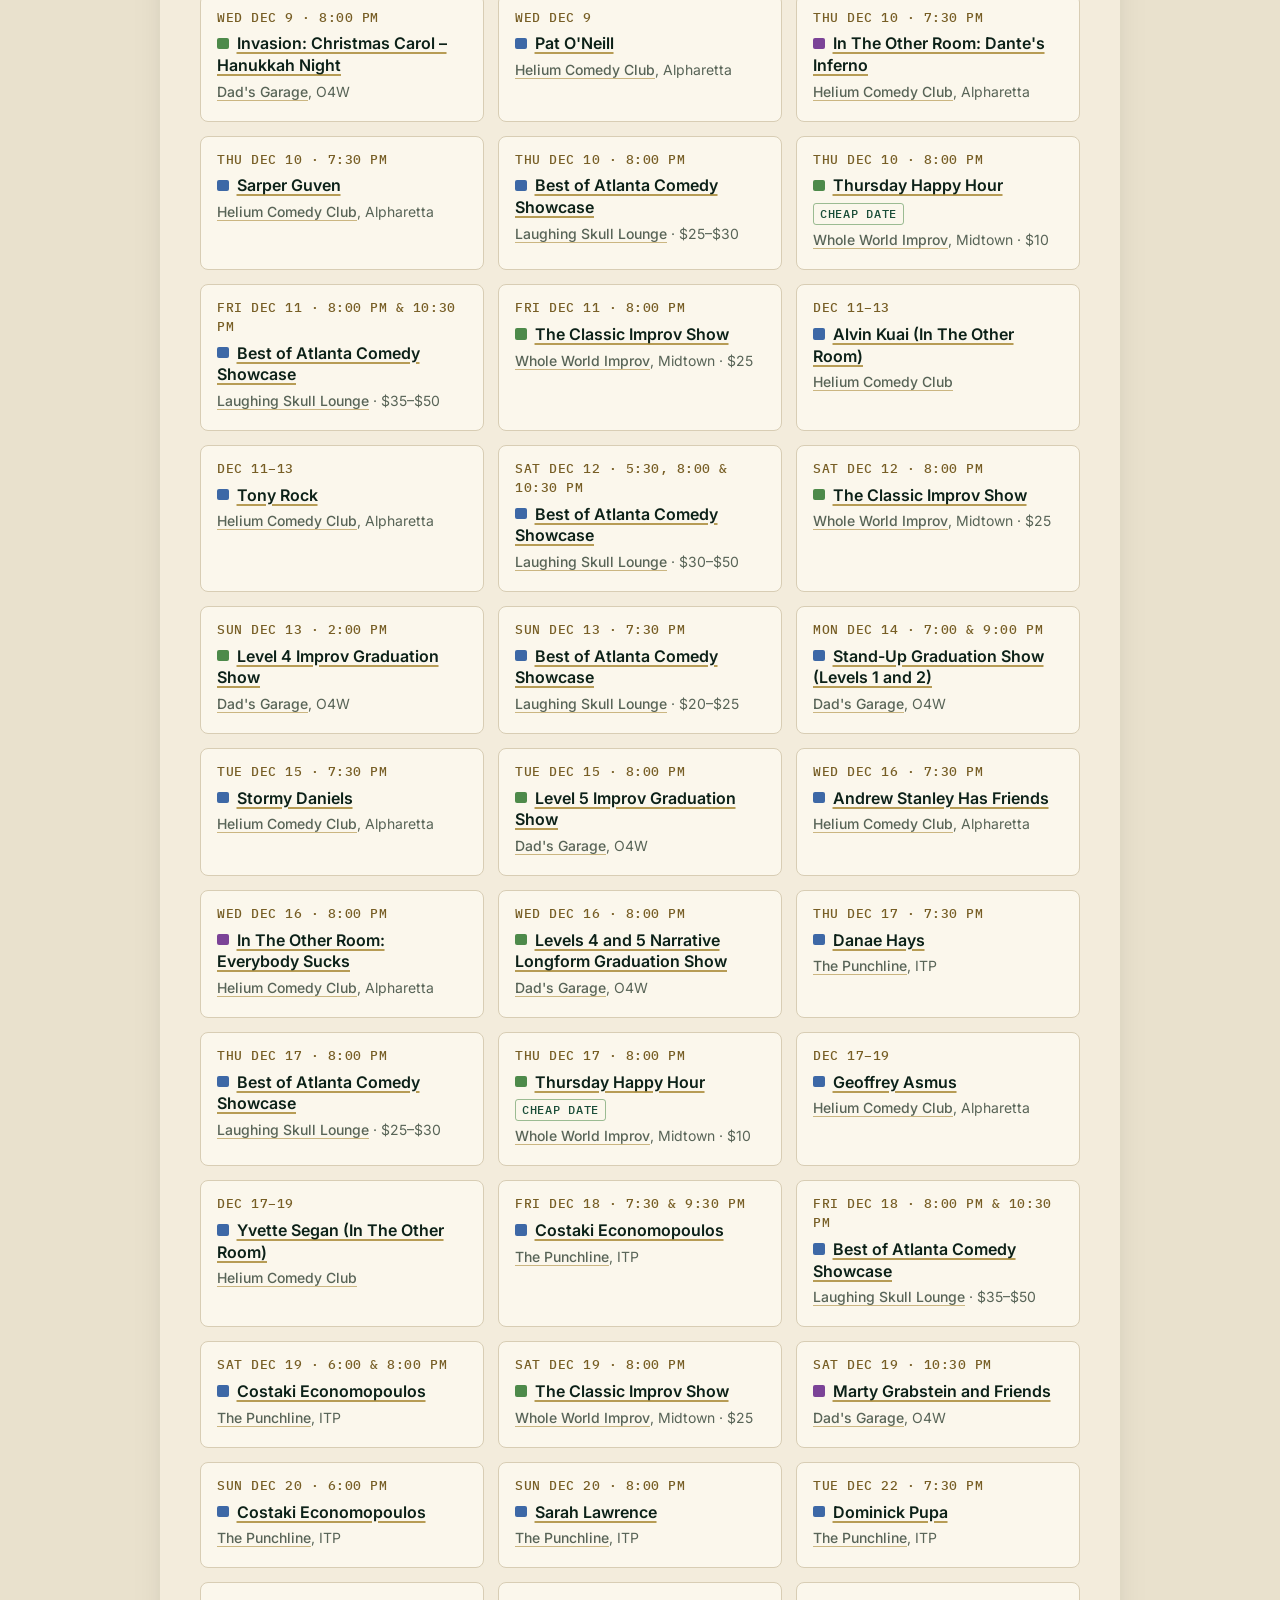
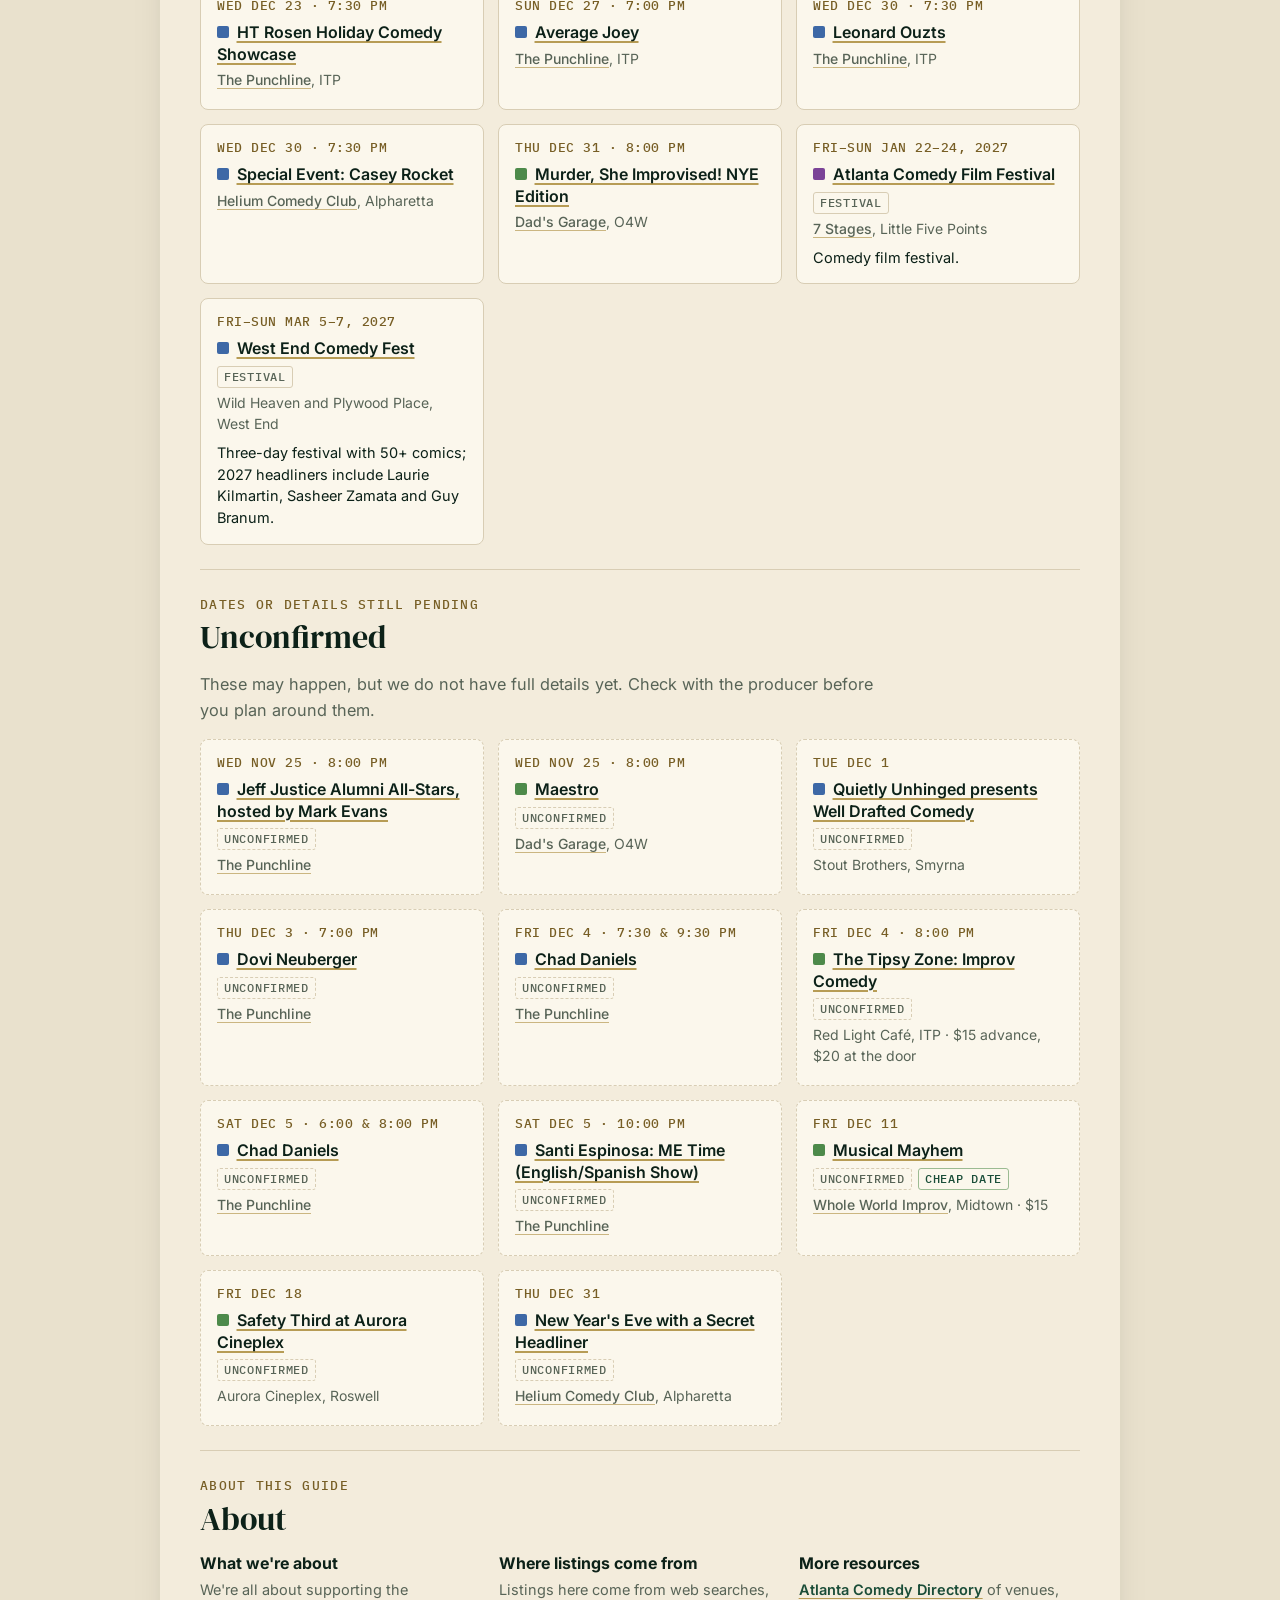
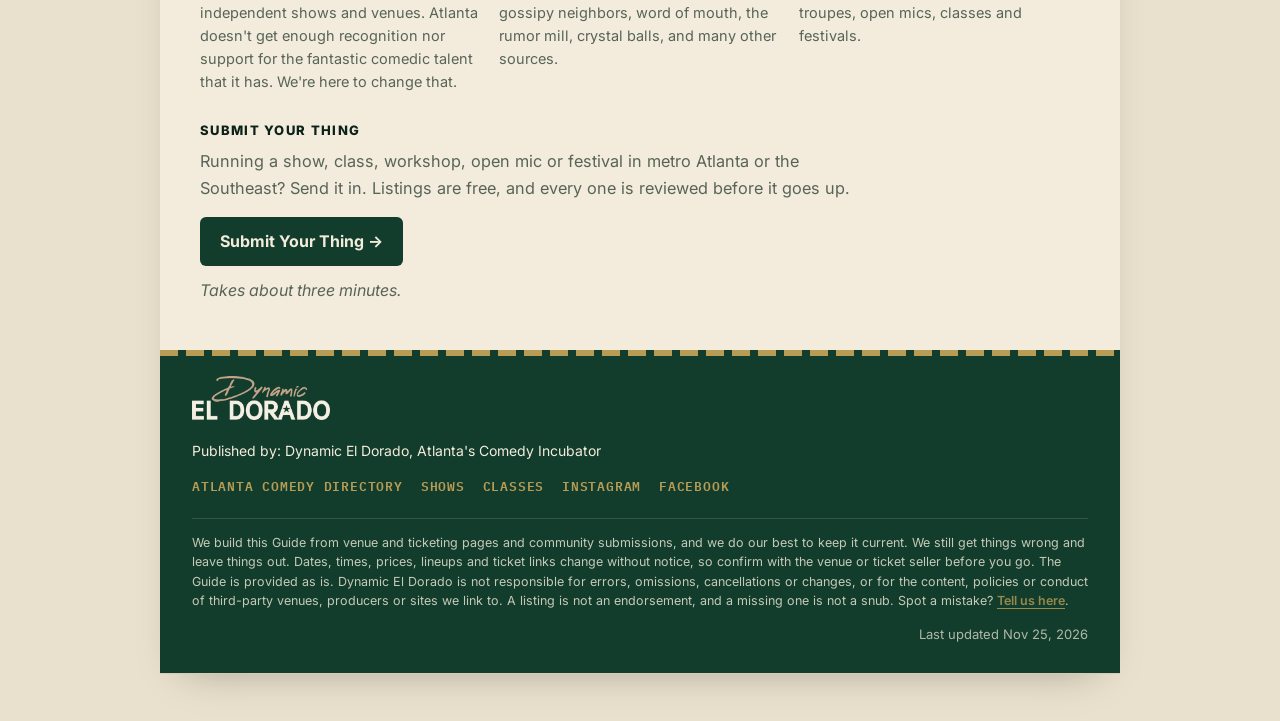
==== commit c9a1902e: "Robot publish 2026-11-25" ====
--- a/index.html
+++ b/index.html
@@ -338,7 +338,7 @@
   <header class="mast">
     <h1>Live Comedy <em>(cheap!)</em></h1>
     <p class="sub">A guide to upcoming comedy in Atlanta, including shows, classes, open mics, and festivals. Curated by Dynamic El Dorado.</p>
-    <div class="issue"><span>This week: Tue Nov 24 – Sun Nov 29, 2026</span></div>
+    <div class="issue"><span>This week: Wed Nov 25 – Sun Nov 29, 2026</span></div>
   </header>
   <div class="content">
     <nav class="toc" aria-label="Sections"><a href="#thisweek">This Week</a><a href="#nextweek">Next Week</a><a href="#furtherout">Further Out</a><a href="#unconfirmed">Unconfirmed</a><a href="#about">About &amp; Submit</a></nav>
@@ -349,11 +349,10 @@
     </div>
 
 <section id="thisweek">
-<p class="eyebrow">Tue Nov 24 – Sun Nov 29</p>
+<p class="eyebrow">Wed Nov 25 – Sun Nov 29</p>
 <h2>This Week</h2>
 
 <div class="grid c1">
-<article class="ev"><div class="evb"><p class="when">Mon &amp; Tue<span class="t">8:00 PM</span></p><h4><i class="sq impro" role="img" aria-label="Improv" title="Improv"></i><a href="https://www.dadsgarage.com/shows">Invasion: Christmas Carol (preview)</a></h4><p class="where"><a href="https://www.dadsgarage.com">Dad&#x27;s Garage</a>, O4W</p><p class="desc">Preview run of the holiday improv-and-sketch production.</p></div></article>
 <article class="ev"><div class="evb"><p class="when">Wed Nov 25<span class="t">8:00 PM</span></p><h4><i class="sq stand" role="img" aria-label="Stand-up" title="Stand-up"></i><a href="https://atlanta.heliumcomedy.com/events/144338">Shaun Weiss (In The Other Room)</a></h4><p class="where"><a href="https://atlanta.heliumcomedy.com">Helium Comedy Club</a></p><p class="desc">Stand-up comedian Shaun Weiss performs in Helium&#x27;s In The Other Room space.</p></div></article>
 <article class="ev"><div class="evb"><p class="when">Fri Nov 27<span class="t">7:30 &amp; 9:30 PM</span></p><h4><i class="sq stand" role="img" aria-label="Stand-up" title="Stand-up"></i><a href="https://www.punchline.com/comic/?id=7002&amp;comic=Mia%20Jackson&amp;source=events">Mia Jackson</a></h4><p class="where"><a href="https://www.punchline.com">The Punchline</a>, ITP</p><p class="desc">Stand-up comedian Mia Jackson performs at The Punchline; shows continue Saturday, Nov 28.</p></div></article>
 <article class="ev"><div class="evb"><p class="when">Fri–Sat Nov 27–28<span class="t">8:00 PM</span></p><h4><i class="sq stand" role="img" aria-label="Stand-up" title="Stand-up"></i><a href="https://www.alleystage.org/shows/388114">Comedy on the Square</a></h4><p class="where"><a href="https://www.alleystage.org">The Alley Stage</a>, Marietta</p><p class="desc">Weekend stand-up a block off Marietta Square.</p></div></article>
@@ -496,7 +495,7 @@
       <a href="https://www.facebook.com/DynamicElDorado">Facebook</a>
     </div>
     <p class="legal">We build this Guide from venue and ticketing pages and community submissions, and we do our best to keep it current. We still get things wrong and leave things out. Dates, times, prices, lineups and ticket links change without notice, so confirm with the venue or ticket seller before you go. The Guide is provided as is. Dynamic El Dorado is not responsible for errors, omissions, cancellations or changes, or for the content, policies or conduct of third-party venues, producers or sites we link to. A listing is not an endorsement, and a missing one is not a snub. Spot a mistake? <a href="https://docs.google.com/forms/d/e/1FAIpQLSdmeltLBWwirmeO_R6KCv9PdUNMEizfonqVJX2pDmcGjky0cQ/viewform">Tell us here</a>.</p>
-    <p class="updated">Last updated Nov 24, 2026</p>
+    <p class="updated">Last updated Nov 25, 2026</p>
   </footer>
 </article>
 
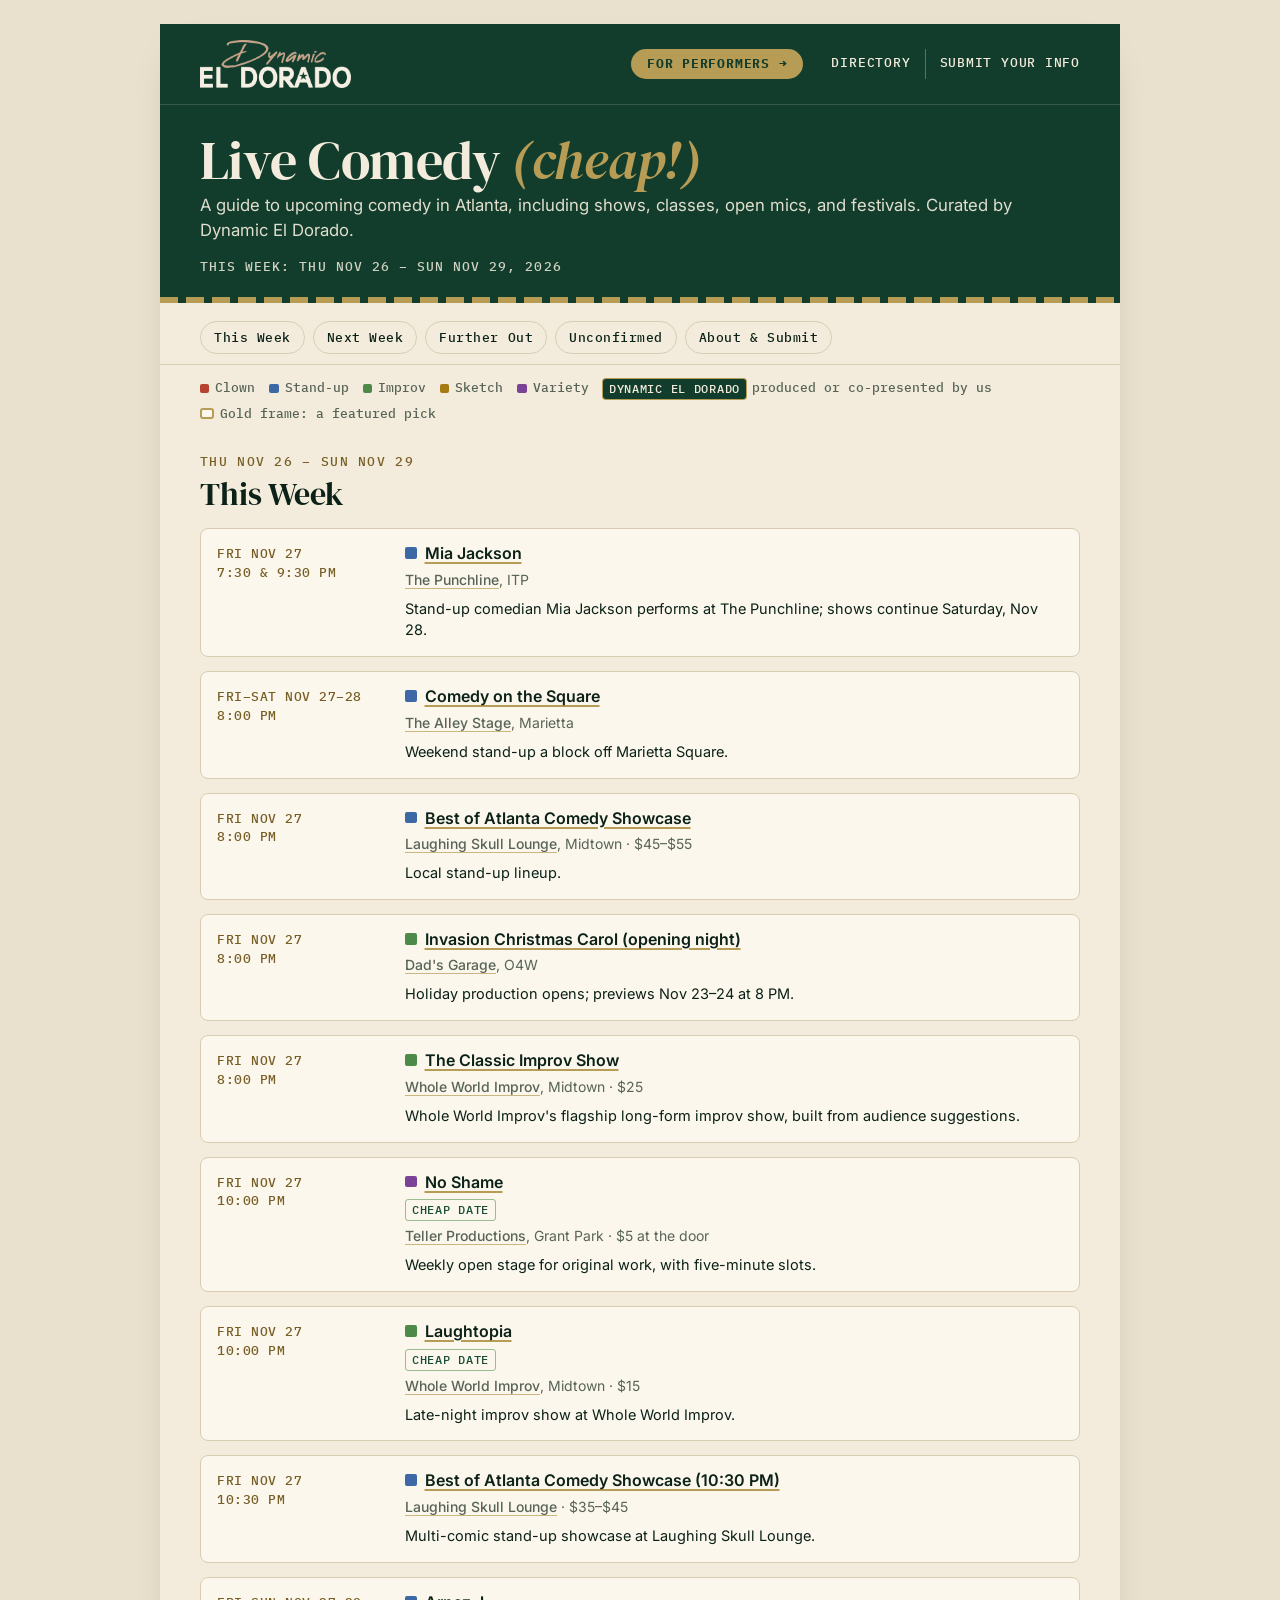
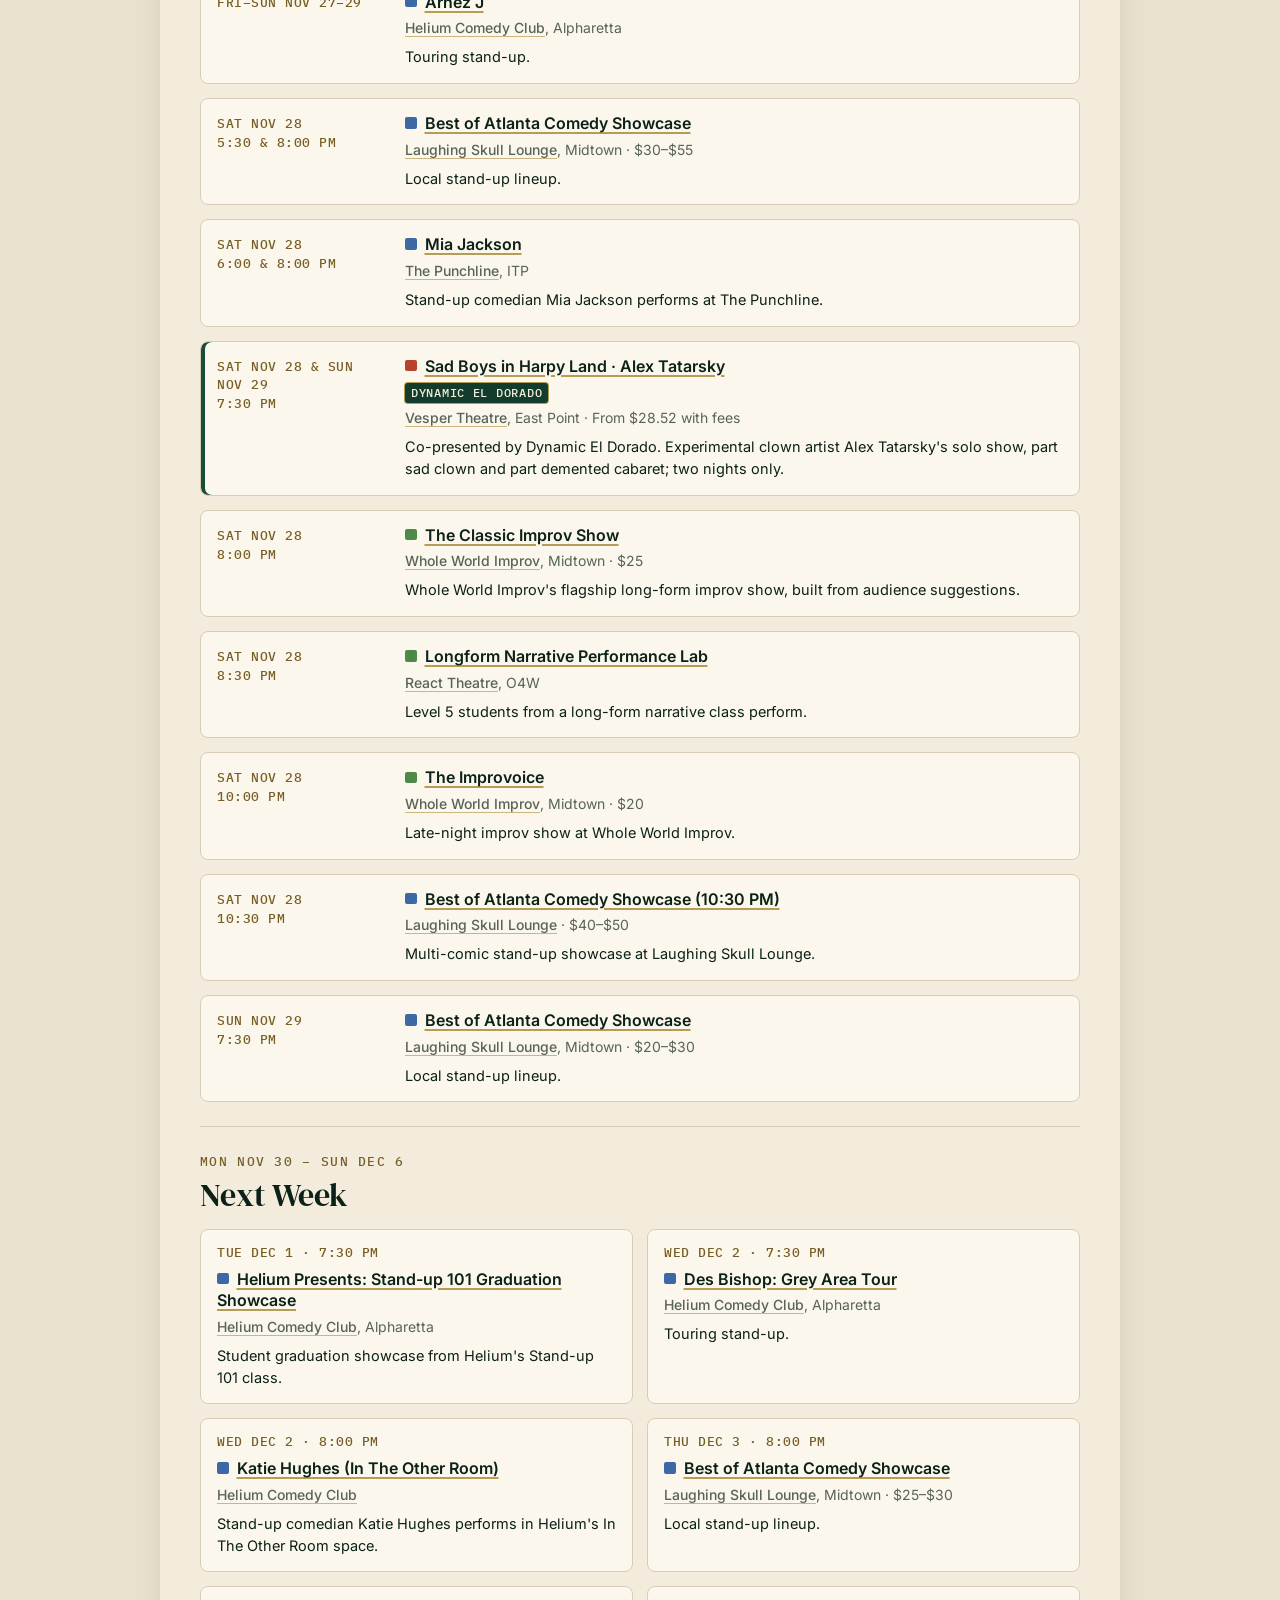
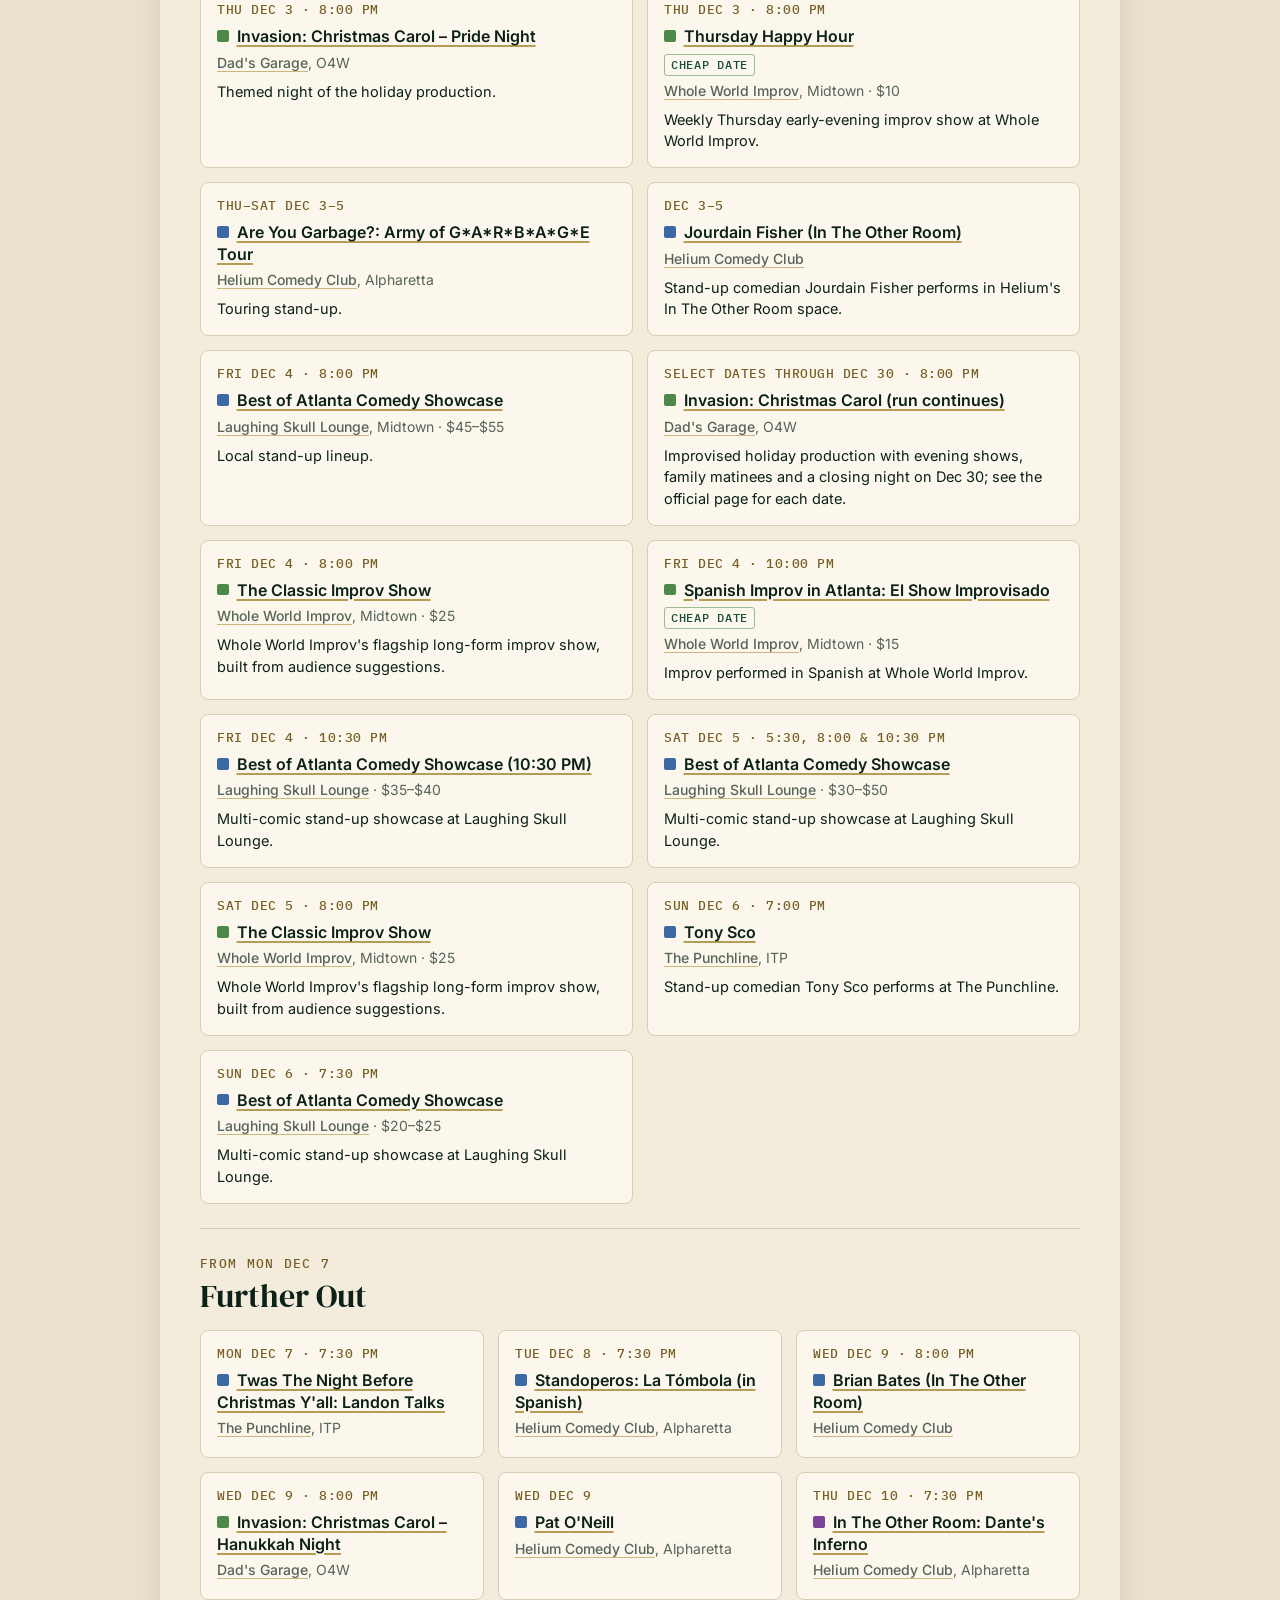
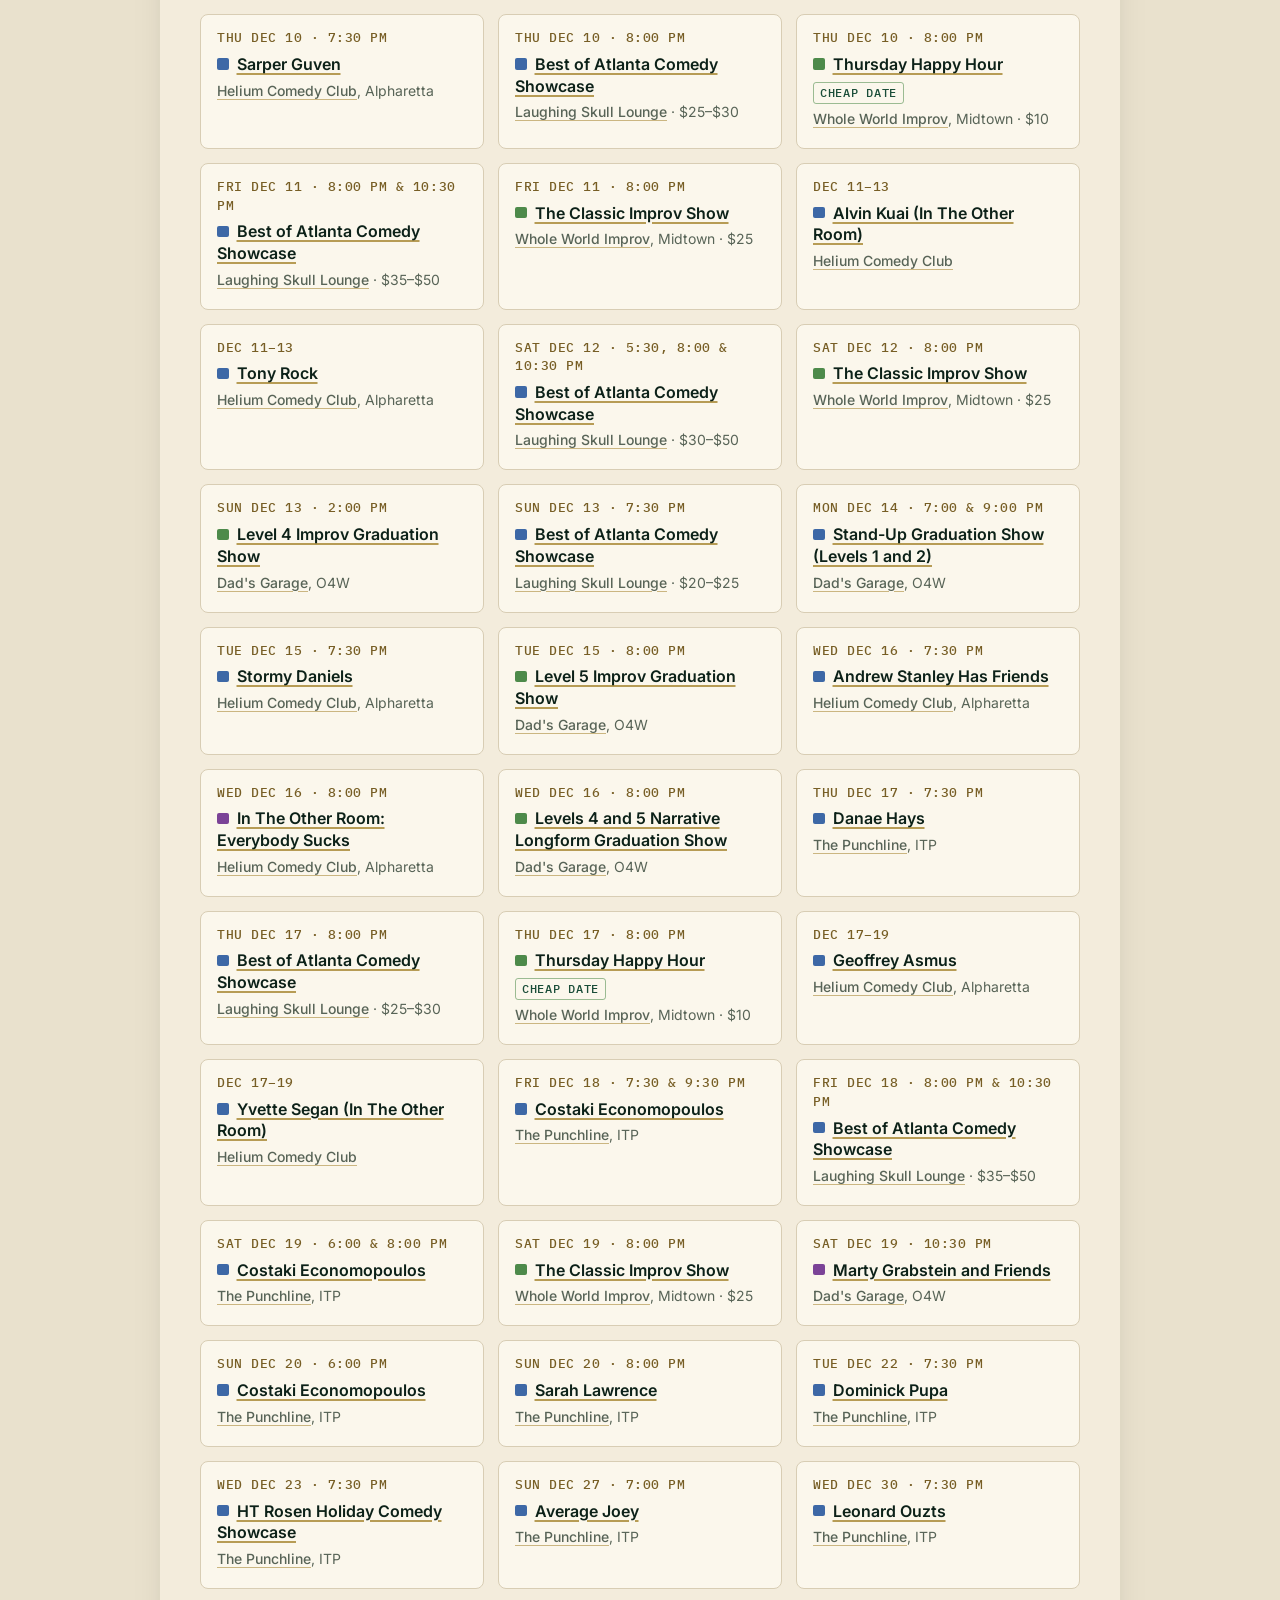
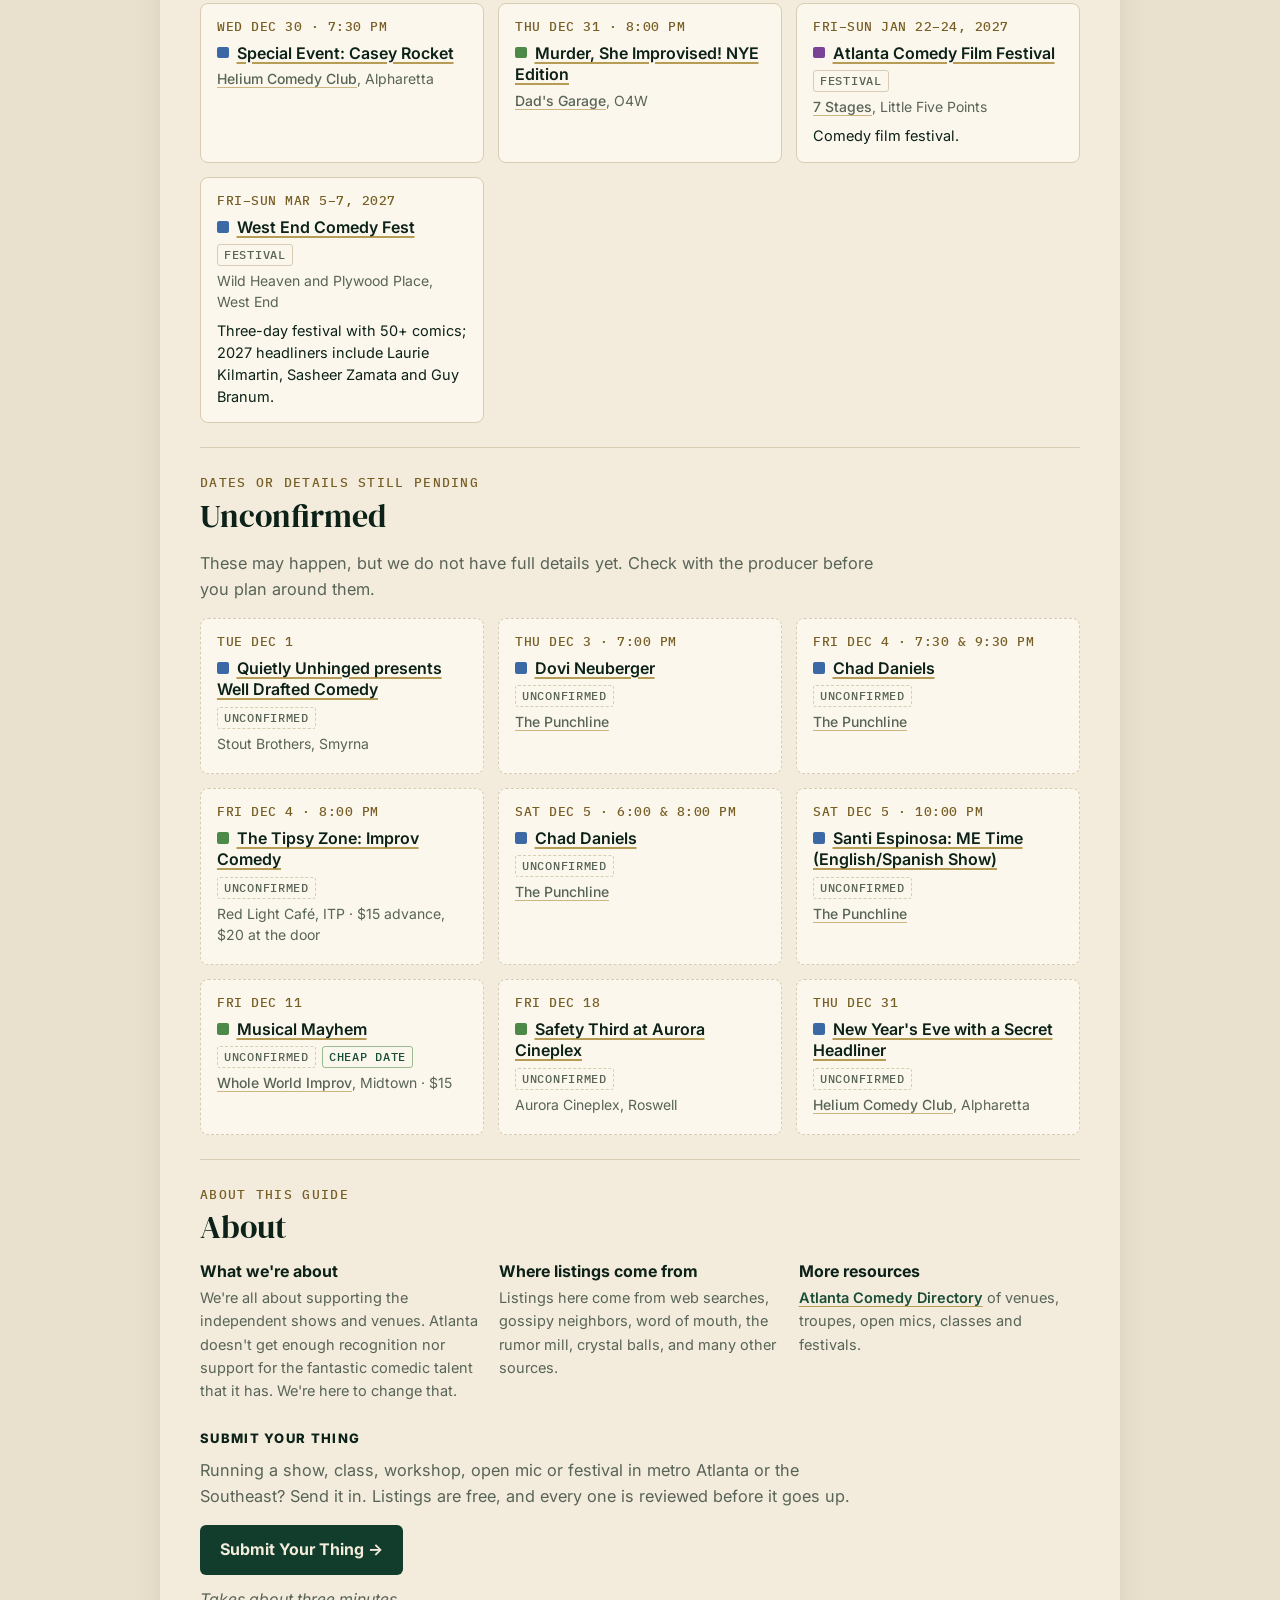
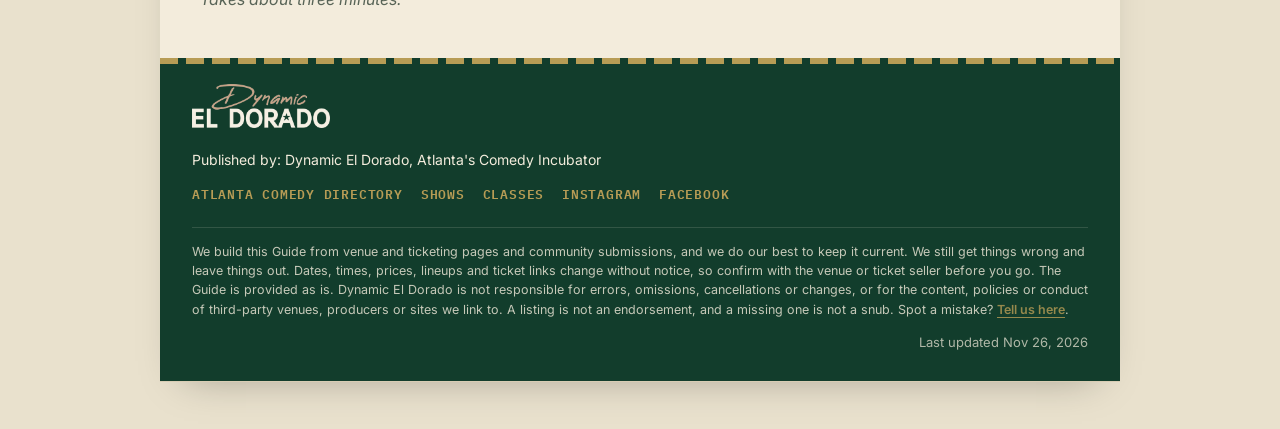
==== commit 0ed07e88: "Robot publish 2026-11-26" ====
--- a/index.html
+++ b/index.html
@@ -338,7 +338,7 @@
   <header class="mast">
     <h1>Live Comedy <em>(cheap!)</em></h1>
     <p class="sub">A guide to upcoming comedy in Atlanta, including shows, classes, open mics, and festivals. Curated by Dynamic El Dorado.</p>
-    <div class="issue"><span>This week: Wed Nov 25 – Sun Nov 29, 2026</span></div>
+    <div class="issue"><span>This week: Thu Nov 26 – Sun Nov 29, 2026</span></div>
   </header>
   <div class="content">
     <nav class="toc" aria-label="Sections"><a href="#thisweek">This Week</a><a href="#nextweek">Next Week</a><a href="#furtherout">Further Out</a><a href="#unconfirmed">Unconfirmed</a><a href="#about">About &amp; Submit</a></nav>
@@ -349,11 +349,10 @@
     </div>
 
 <section id="thisweek">
-<p class="eyebrow">Wed Nov 25 – Sun Nov 29</p>
+<p class="eyebrow">Thu Nov 26 – Sun Nov 29</p>
 <h2>This Week</h2>
 
 <div class="grid c1">
-<article class="ev"><div class="evb"><p class="when">Wed Nov 25<span class="t">8:00 PM</span></p><h4><i class="sq stand" role="img" aria-label="Stand-up" title="Stand-up"></i><a href="https://atlanta.heliumcomedy.com/events/144338">Shaun Weiss (In The Other Room)</a></h4><p class="where"><a href="https://atlanta.heliumcomedy.com">Helium Comedy Club</a></p><p class="desc">Stand-up comedian Shaun Weiss performs in Helium&#x27;s In The Other Room space.</p></div></article>
 <article class="ev"><div class="evb"><p class="when">Fri Nov 27<span class="t">7:30 &amp; 9:30 PM</span></p><h4><i class="sq stand" role="img" aria-label="Stand-up" title="Stand-up"></i><a href="https://www.punchline.com/comic/?id=7002&amp;comic=Mia%20Jackson&amp;source=events">Mia Jackson</a></h4><p class="where"><a href="https://www.punchline.com">The Punchline</a>, ITP</p><p class="desc">Stand-up comedian Mia Jackson performs at The Punchline; shows continue Saturday, Nov 28.</p></div></article>
 <article class="ev"><div class="evb"><p class="when">Fri–Sat Nov 27–28<span class="t">8:00 PM</span></p><h4><i class="sq stand" role="img" aria-label="Stand-up" title="Stand-up"></i><a href="https://www.alleystage.org/shows/388114">Comedy on the Square</a></h4><p class="where"><a href="https://www.alleystage.org">The Alley Stage</a>, Marietta</p><p class="desc">Weekend stand-up a block off Marietta Square.</p></div></article>
 <article class="ev"><div class="evb"><p class="when">Fri Nov 27<span class="t">8:00 PM</span></p><h4><i class="sq stand" role="img" aria-label="Stand-up" title="Stand-up"></i><a href="https://laughingskulllounge.com/event/best-of-atlanta-comedy-showcase-friday-november-27-2026-at-800pm/">Best of Atlanta Comedy Showcase</a></h4><p class="where"><a href="https://www.laughingskulllounge.com">Laughing Skull Lounge</a>, Midtown · $45–$55</p><p class="desc">Local stand-up lineup.</p></div></article>
@@ -455,8 +454,6 @@
 <h2>Unconfirmed</h2>
 <p class="lead">These may happen, but we do not have full details yet. Check with the producer before you plan around them.</p>
 <div class="grid c3">
-<article class="ev unc"><div class="evb"><p class="when">Wed Nov 25<span class="t">8:00 PM</span></p><h4><i class="sq stand" role="img" aria-label="Stand-up" title="Stand-up"></i><a href="https://www.punchline.com/comic/?id=6961&amp;comic=Jeff%20Justice%20Alumni%20All-Stars%20Hosted%20By%20Mark%20Evans&amp;source=events">Jeff Justice Alumni All-Stars, hosted by Mark Evans</a></h4><p class="chips"><span class="chip unc">Unconfirmed</span></p><p class="where"><a href="https://www.punchline.com">The Punchline</a></p></div></article>
-<article class="ev unc"><div class="evb"><p class="when">Wed Nov 25<span class="t">8:00 PM</span></p><h4><i class="sq impro" role="img" aria-label="Improv" title="Improv"></i><a href="https://www.dadsgarage.com/shows">Maestro</a></h4><p class="chips"><span class="chip unc">Unconfirmed</span></p><p class="where"><a href="https://www.dadsgarage.com">Dad&#x27;s Garage</a>, O4W</p></div></article>
 <article class="ev unc"><div class="evb"><p class="when">Tue Dec 1</p><h4><i class="sq stand" role="img" aria-label="Stand-up" title="Stand-up"></i><a href="https://www.instagram.com/quietlyunhingedprod/">Quietly Unhinged presents Well Drafted Comedy</a></h4><p class="chips"><span class="chip unc">Unconfirmed</span></p><p class="where">Stout Brothers, Smyrna</p></div></article>
 <article class="ev unc"><div class="evb"><p class="when">Thu Dec 3<span class="t">7:00 PM</span></p><h4><i class="sq stand" role="img" aria-label="Stand-up" title="Stand-up"></i><a href="https://www.punchline.com/comic/?id=6827&amp;comic=Dovi%20Neuberger&amp;source=events">Dovi Neuberger</a></h4><p class="chips"><span class="chip unc">Unconfirmed</span></p><p class="where"><a href="https://www.punchline.com">The Punchline</a></p></div></article>
 <article class="ev unc"><div class="evb"><p class="when">Fri Dec 4<span class="t">7:30 &amp; 9:30 PM</span></p><h4><i class="sq stand" role="img" aria-label="Stand-up" title="Stand-up"></i><a href="https://www.punchline.com/comic/?id=6820&amp;comic=Chad%20Daniels&amp;source=events">Chad Daniels</a></h4><p class="chips"><span class="chip unc">Unconfirmed</span></p><p class="where"><a href="https://www.punchline.com">The Punchline</a></p></div></article>
@@ -495,7 +492,7 @@
       <a href="https://www.facebook.com/DynamicElDorado">Facebook</a>
     </div>
     <p class="legal">We build this Guide from venue and ticketing pages and community submissions, and we do our best to keep it current. We still get things wrong and leave things out. Dates, times, prices, lineups and ticket links change without notice, so confirm with the venue or ticket seller before you go. The Guide is provided as is. Dynamic El Dorado is not responsible for errors, omissions, cancellations or changes, or for the content, policies or conduct of third-party venues, producers or sites we link to. A listing is not an endorsement, and a missing one is not a snub. Spot a mistake? <a href="https://docs.google.com/forms/d/e/1FAIpQLSdmeltLBWwirmeO_R6KCv9PdUNMEizfonqVJX2pDmcGjky0cQ/viewform">Tell us here</a>.</p>
-    <p class="updated">Last updated Nov 25, 2026</p>
+    <p class="updated">Last updated Nov 26, 2026</p>
   </footer>
 </article>
 
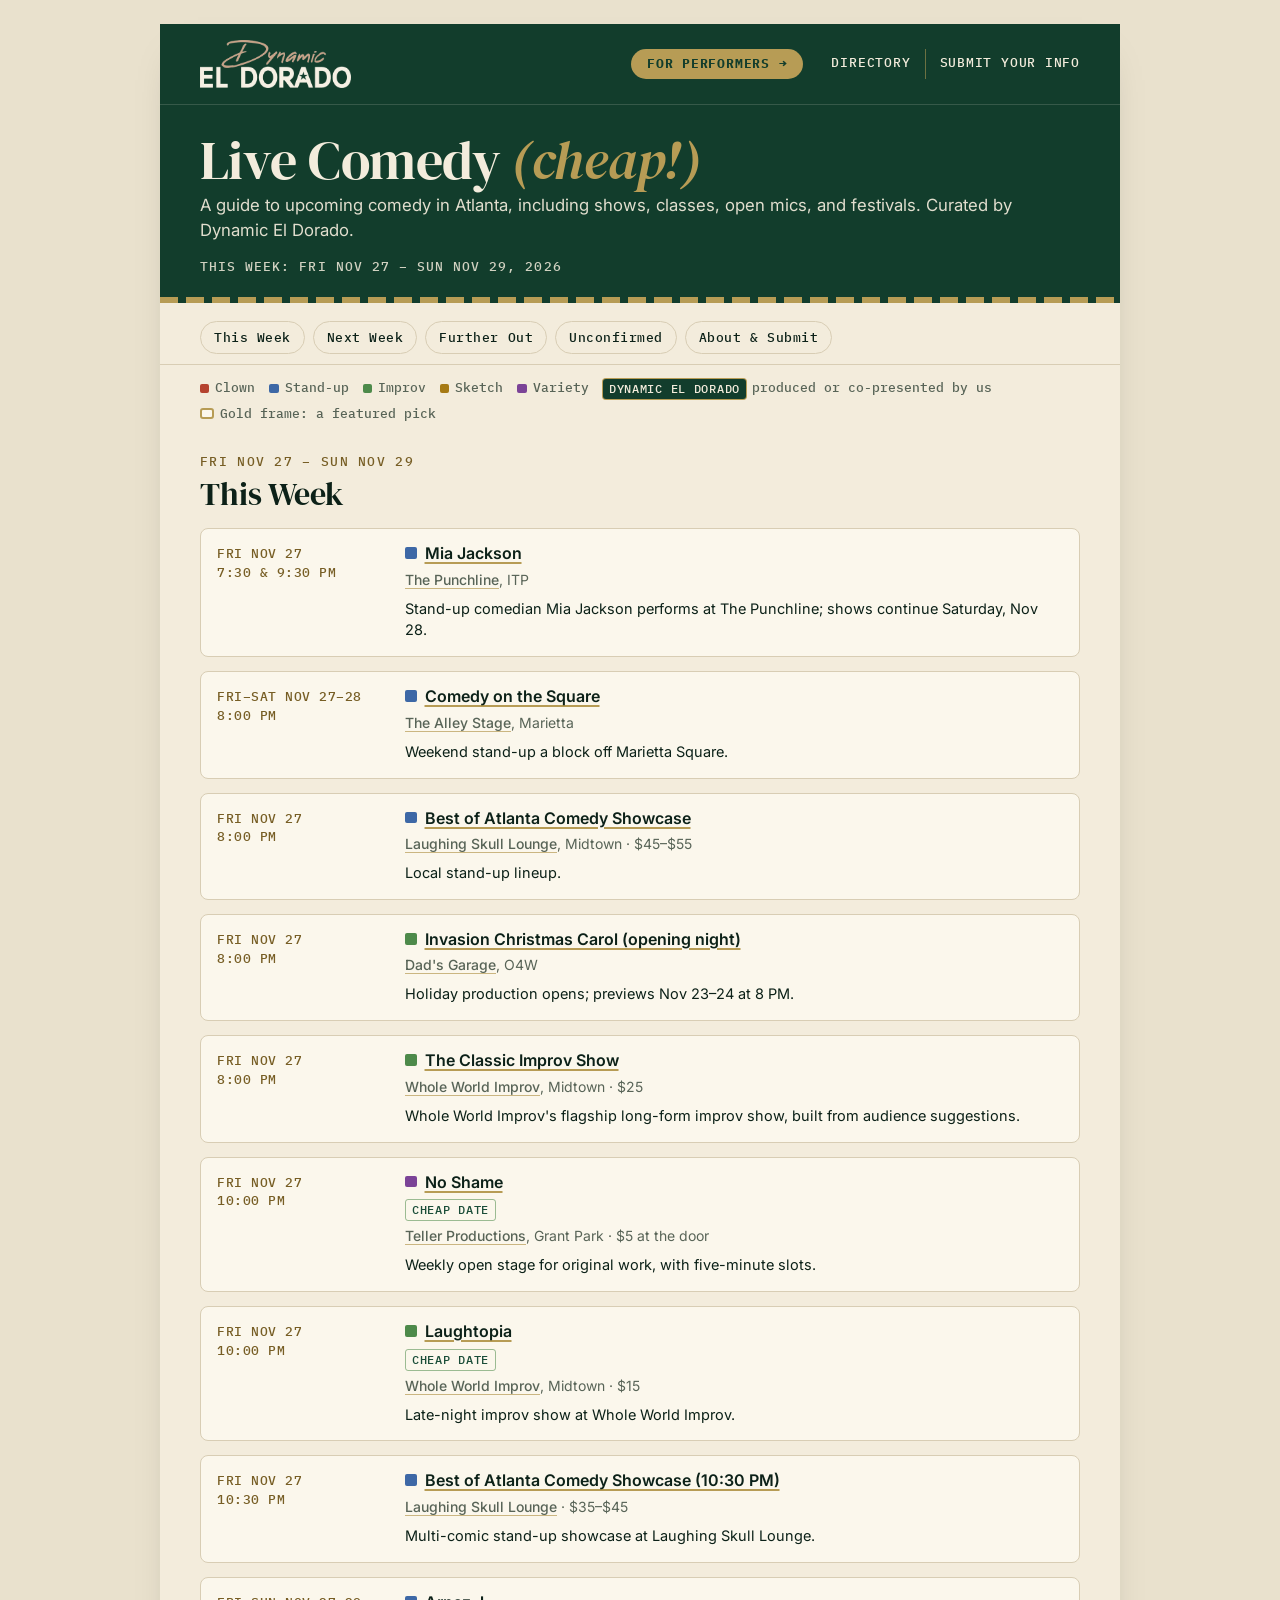
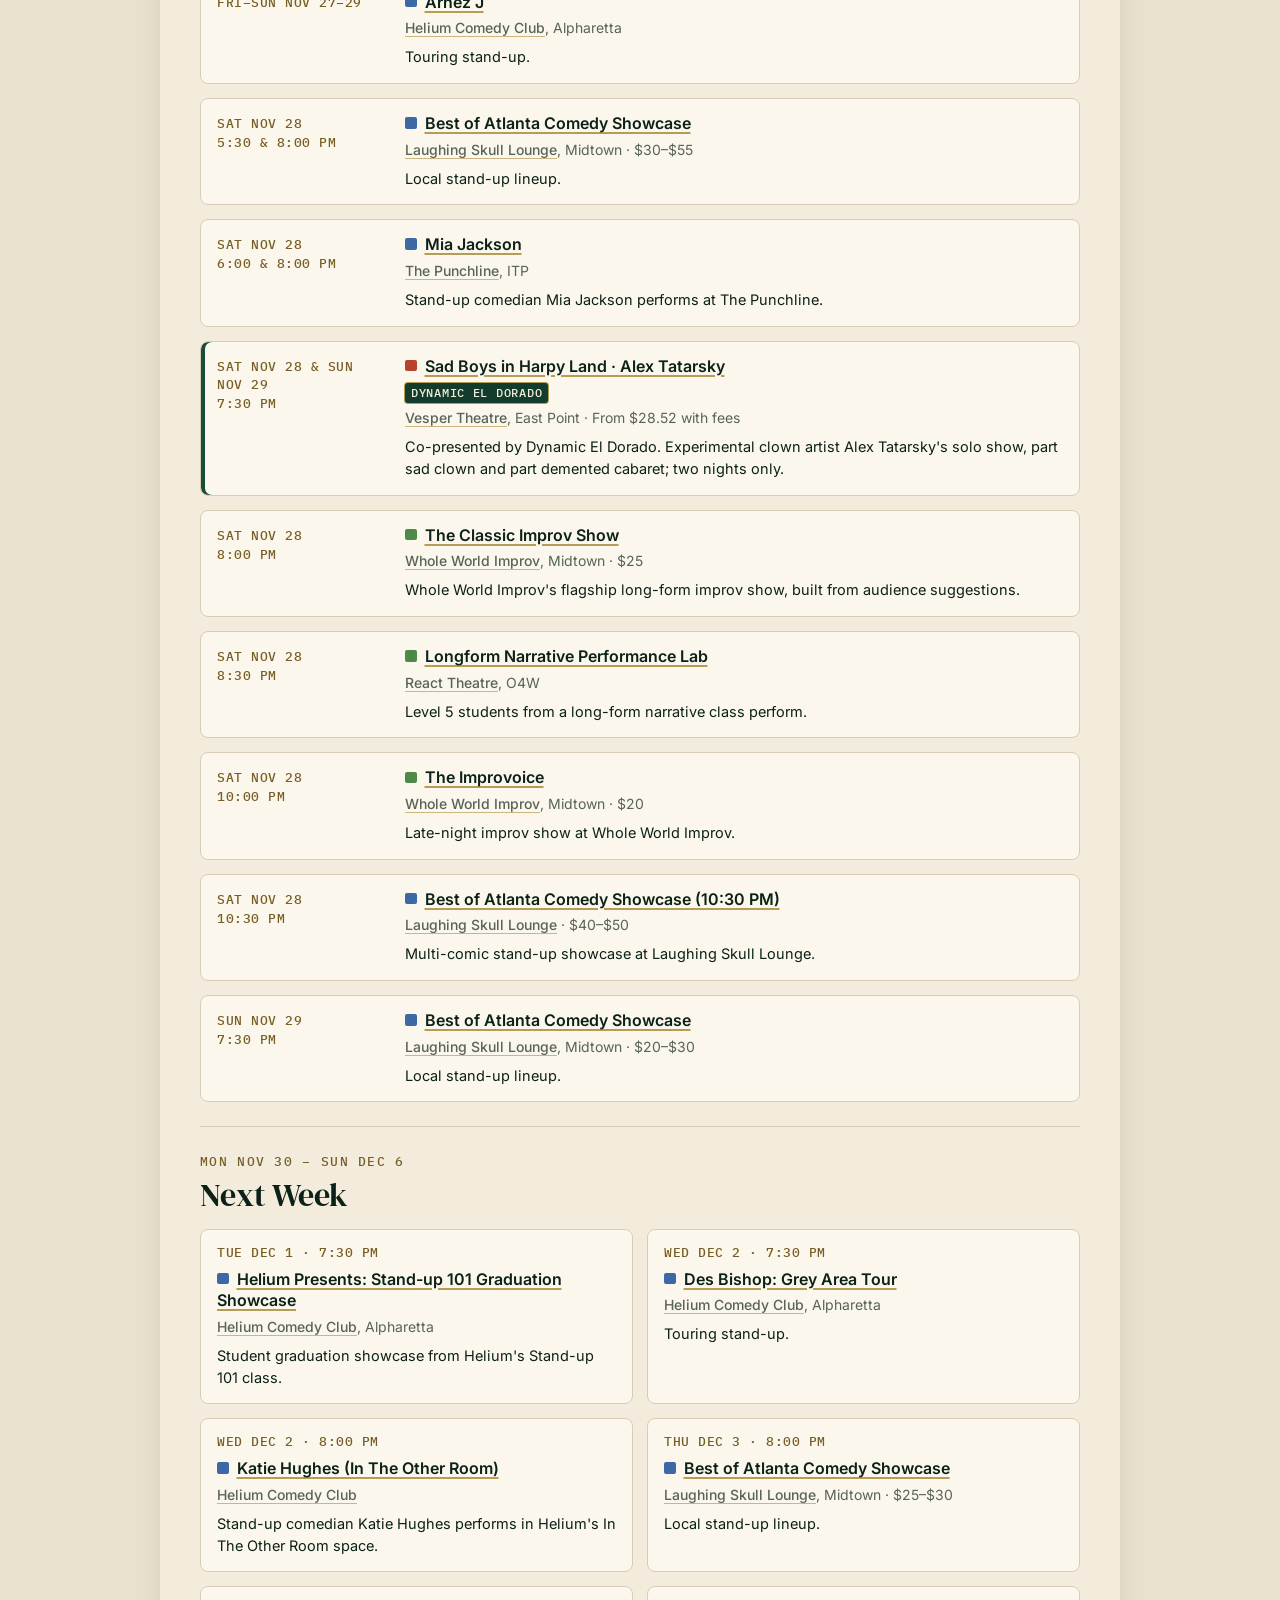
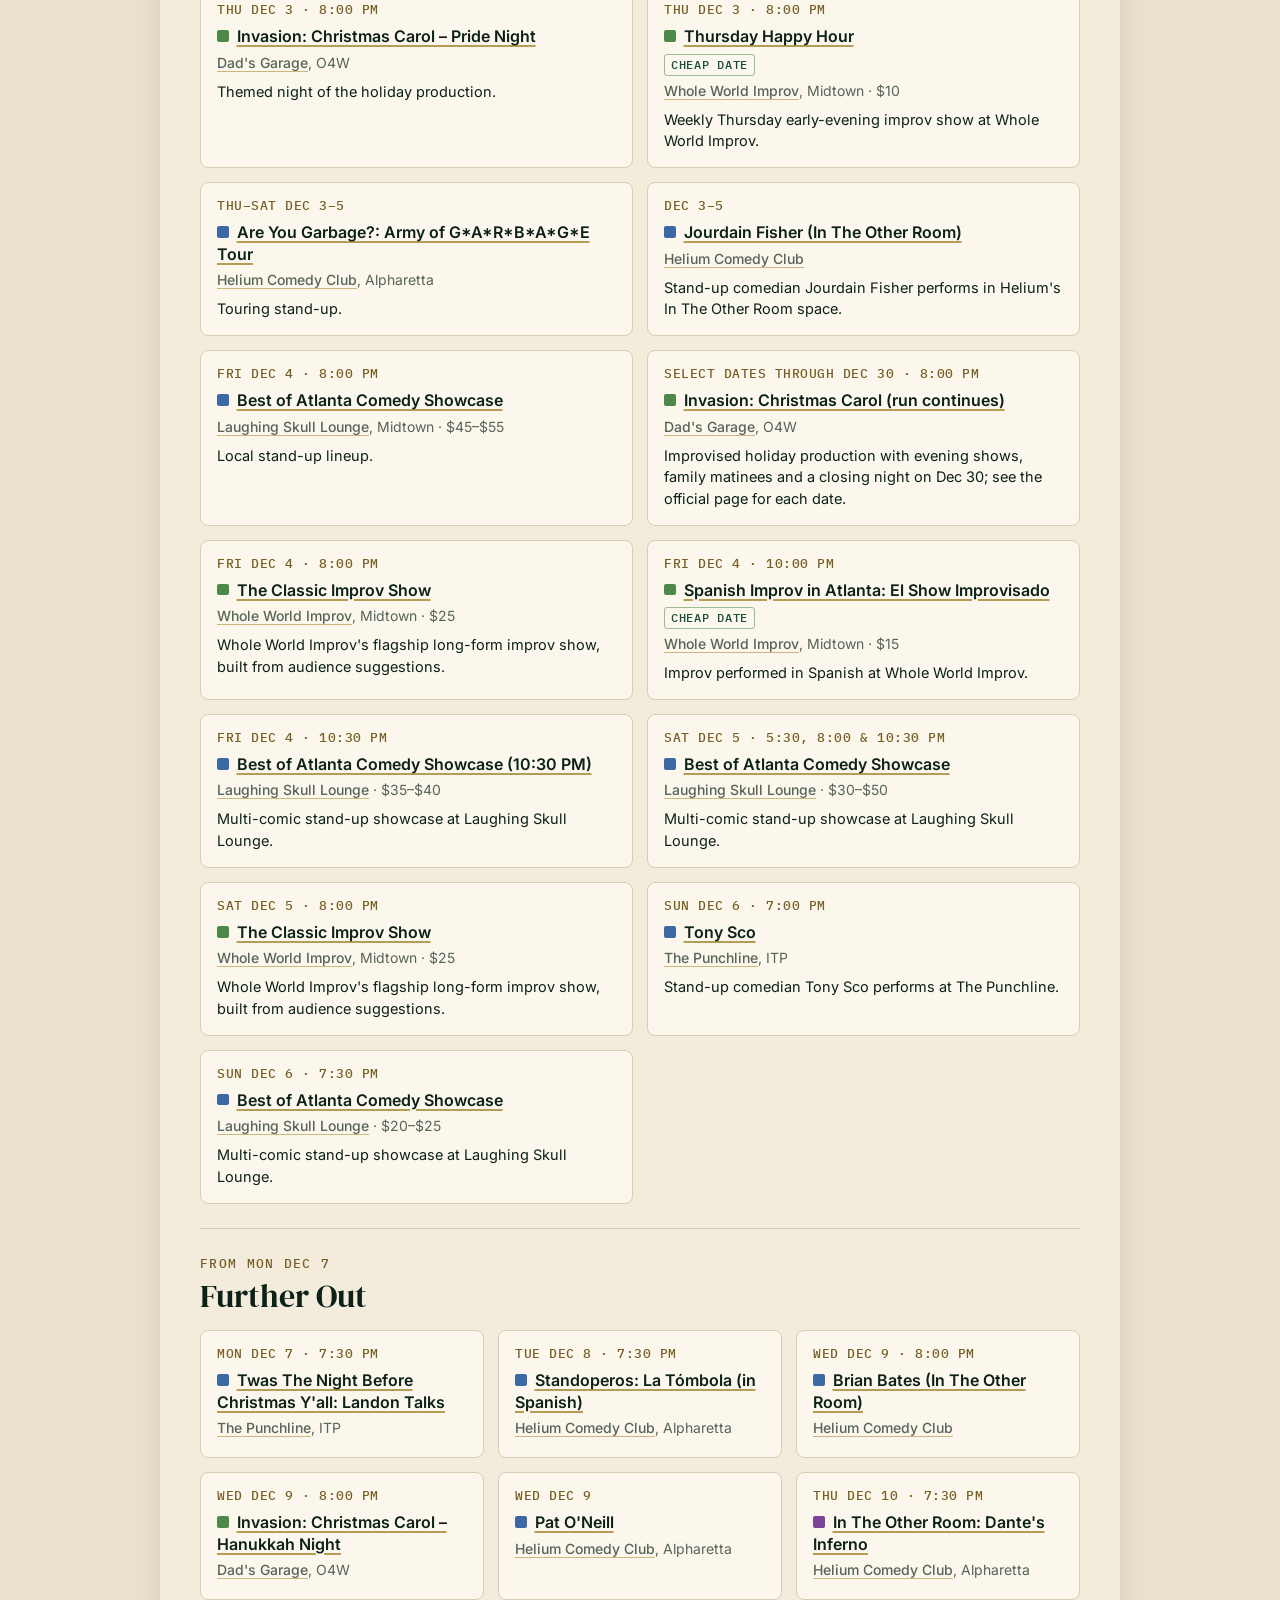
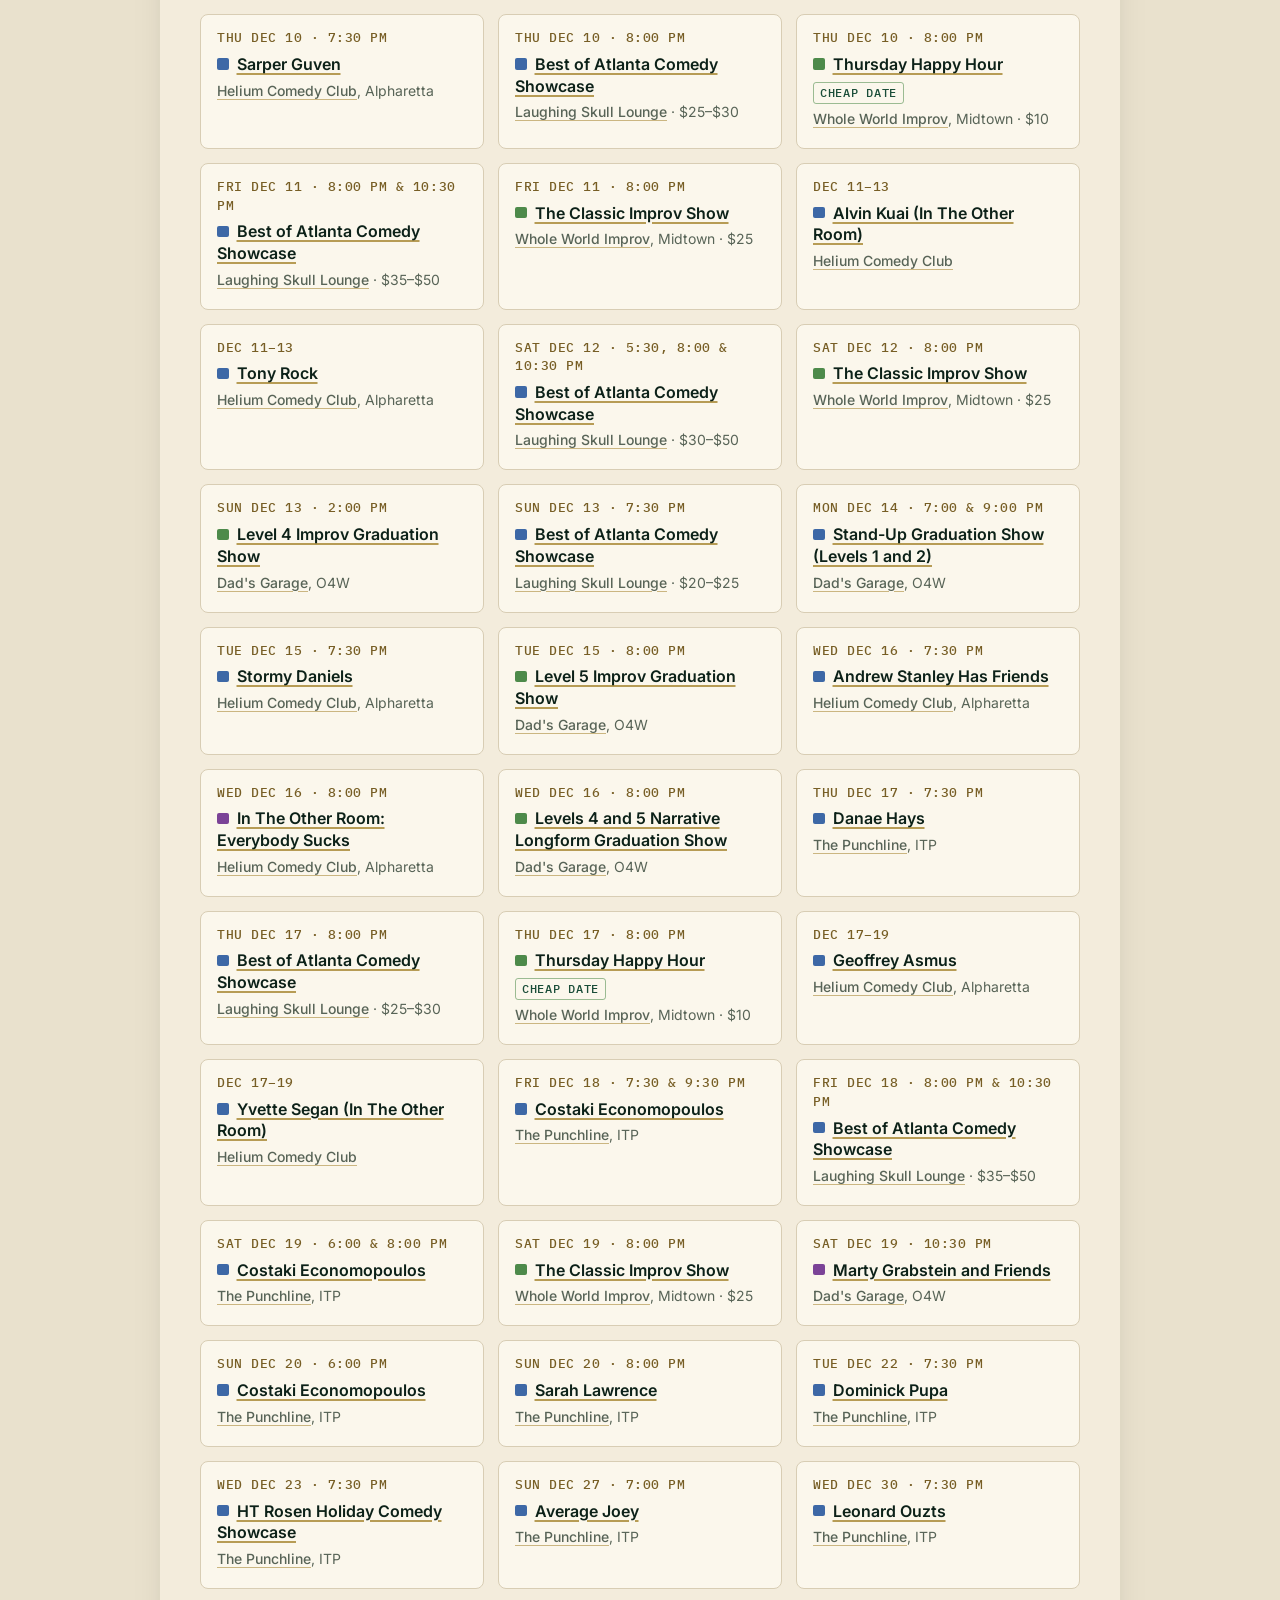
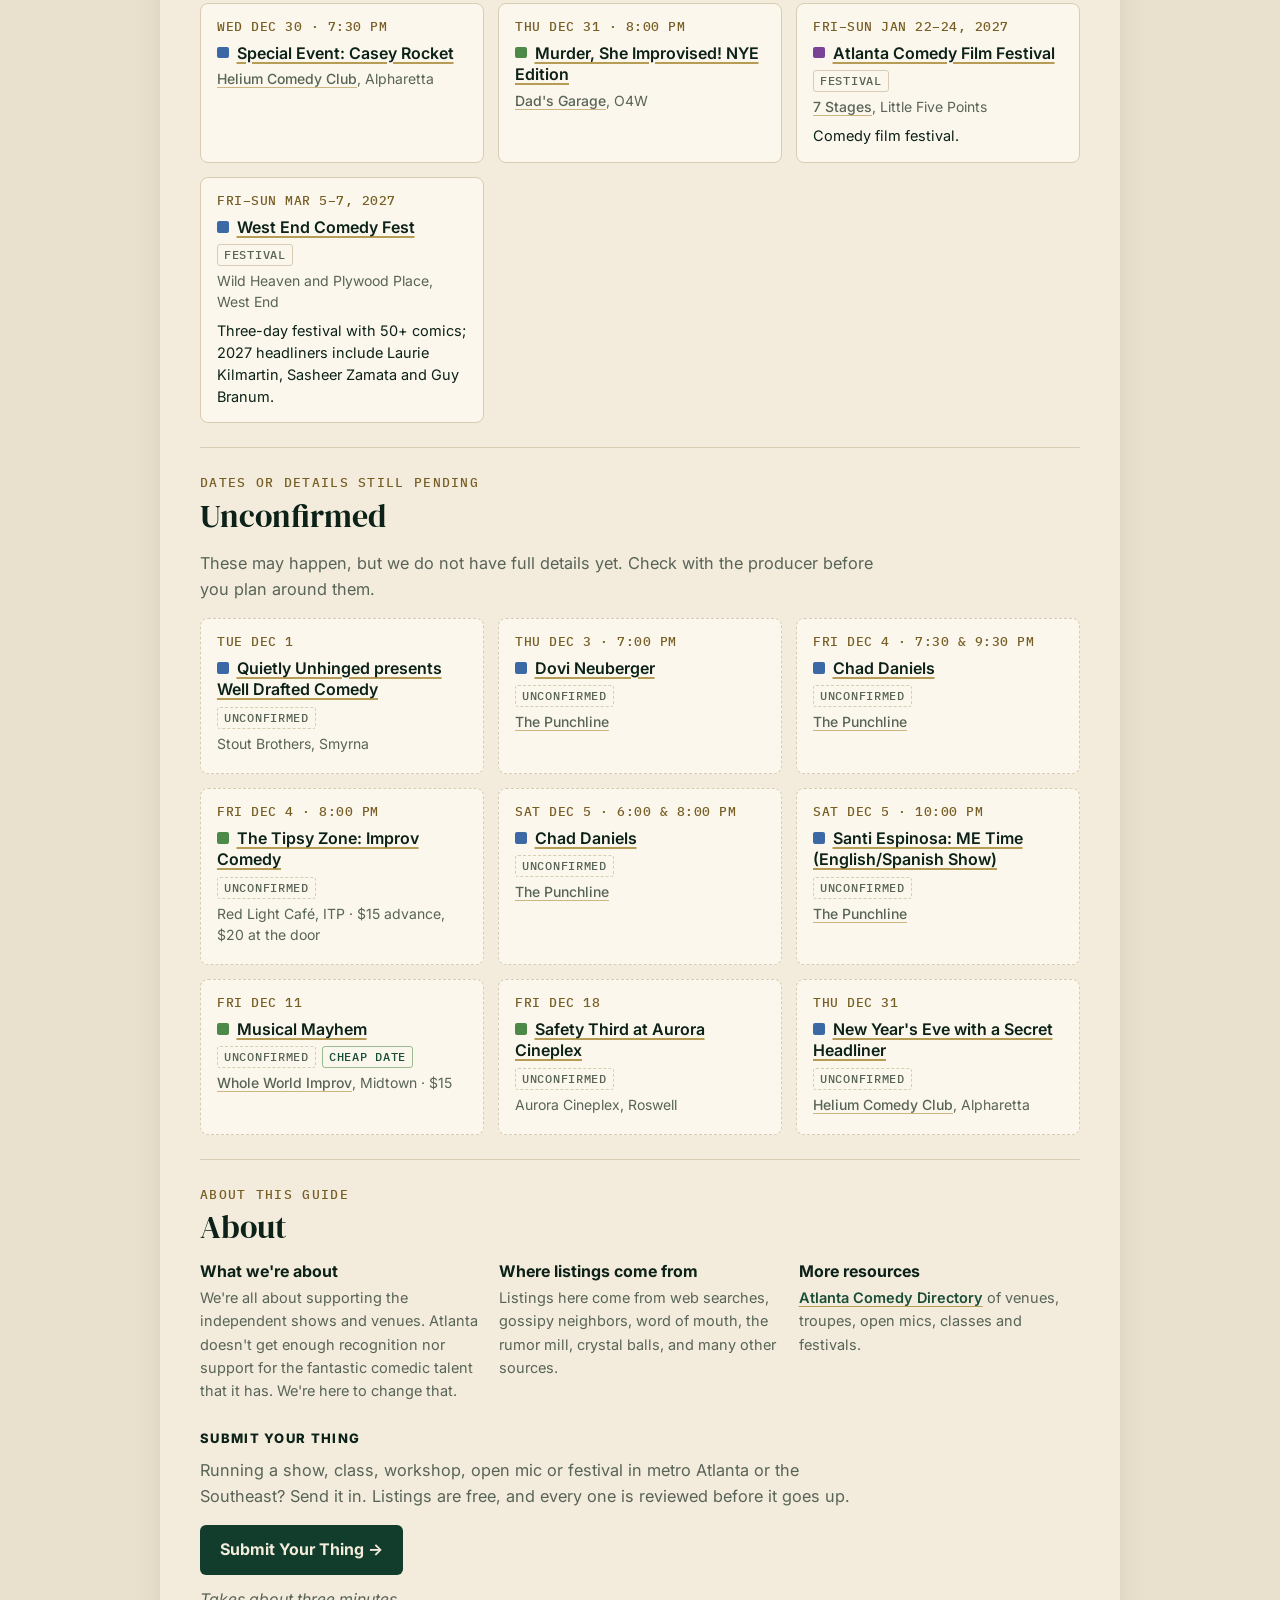
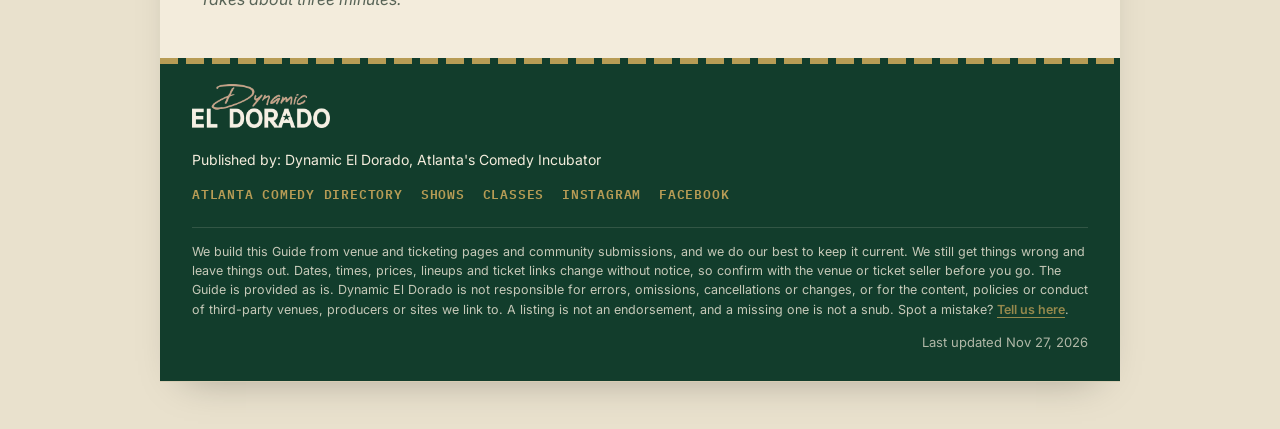
==== commit 61878d7e: "Robot publish 2026-11-27" ====
--- a/index.html
+++ b/index.html
@@ -338,7 +338,7 @@
   <header class="mast">
     <h1>Live Comedy <em>(cheap!)</em></h1>
     <p class="sub">A guide to upcoming comedy in Atlanta, including shows, classes, open mics, and festivals. Curated by Dynamic El Dorado.</p>
-    <div class="issue"><span>This week: Thu Nov 26 – Sun Nov 29, 2026</span></div>
+    <div class="issue"><span>This week: Fri Nov 27 – Sun Nov 29, 2026</span></div>
   </header>
   <div class="content">
     <nav class="toc" aria-label="Sections"><a href="#thisweek">This Week</a><a href="#nextweek">Next Week</a><a href="#furtherout">Further Out</a><a href="#unconfirmed">Unconfirmed</a><a href="#about">About &amp; Submit</a></nav>
@@ -349,7 +349,7 @@
     </div>
 
 <section id="thisweek">
-<p class="eyebrow">Thu Nov 26 – Sun Nov 29</p>
+<p class="eyebrow">Fri Nov 27 – Sun Nov 29</p>
 <h2>This Week</h2>
 
 <div class="grid c1">
@@ -492,7 +492,7 @@
       <a href="https://www.facebook.com/DynamicElDorado">Facebook</a>
     </div>
     <p class="legal">We build this Guide from venue and ticketing pages and community submissions, and we do our best to keep it current. We still get things wrong and leave things out. Dates, times, prices, lineups and ticket links change without notice, so confirm with the venue or ticket seller before you go. The Guide is provided as is. Dynamic El Dorado is not responsible for errors, omissions, cancellations or changes, or for the content, policies or conduct of third-party venues, producers or sites we link to. A listing is not an endorsement, and a missing one is not a snub. Spot a mistake? <a href="https://docs.google.com/forms/d/e/1FAIpQLSdmeltLBWwirmeO_R6KCv9PdUNMEizfonqVJX2pDmcGjky0cQ/viewform">Tell us here</a>.</p>
-    <p class="updated">Last updated Nov 26, 2026</p>
+    <p class="updated">Last updated Nov 27, 2026</p>
   </footer>
 </article>
 
